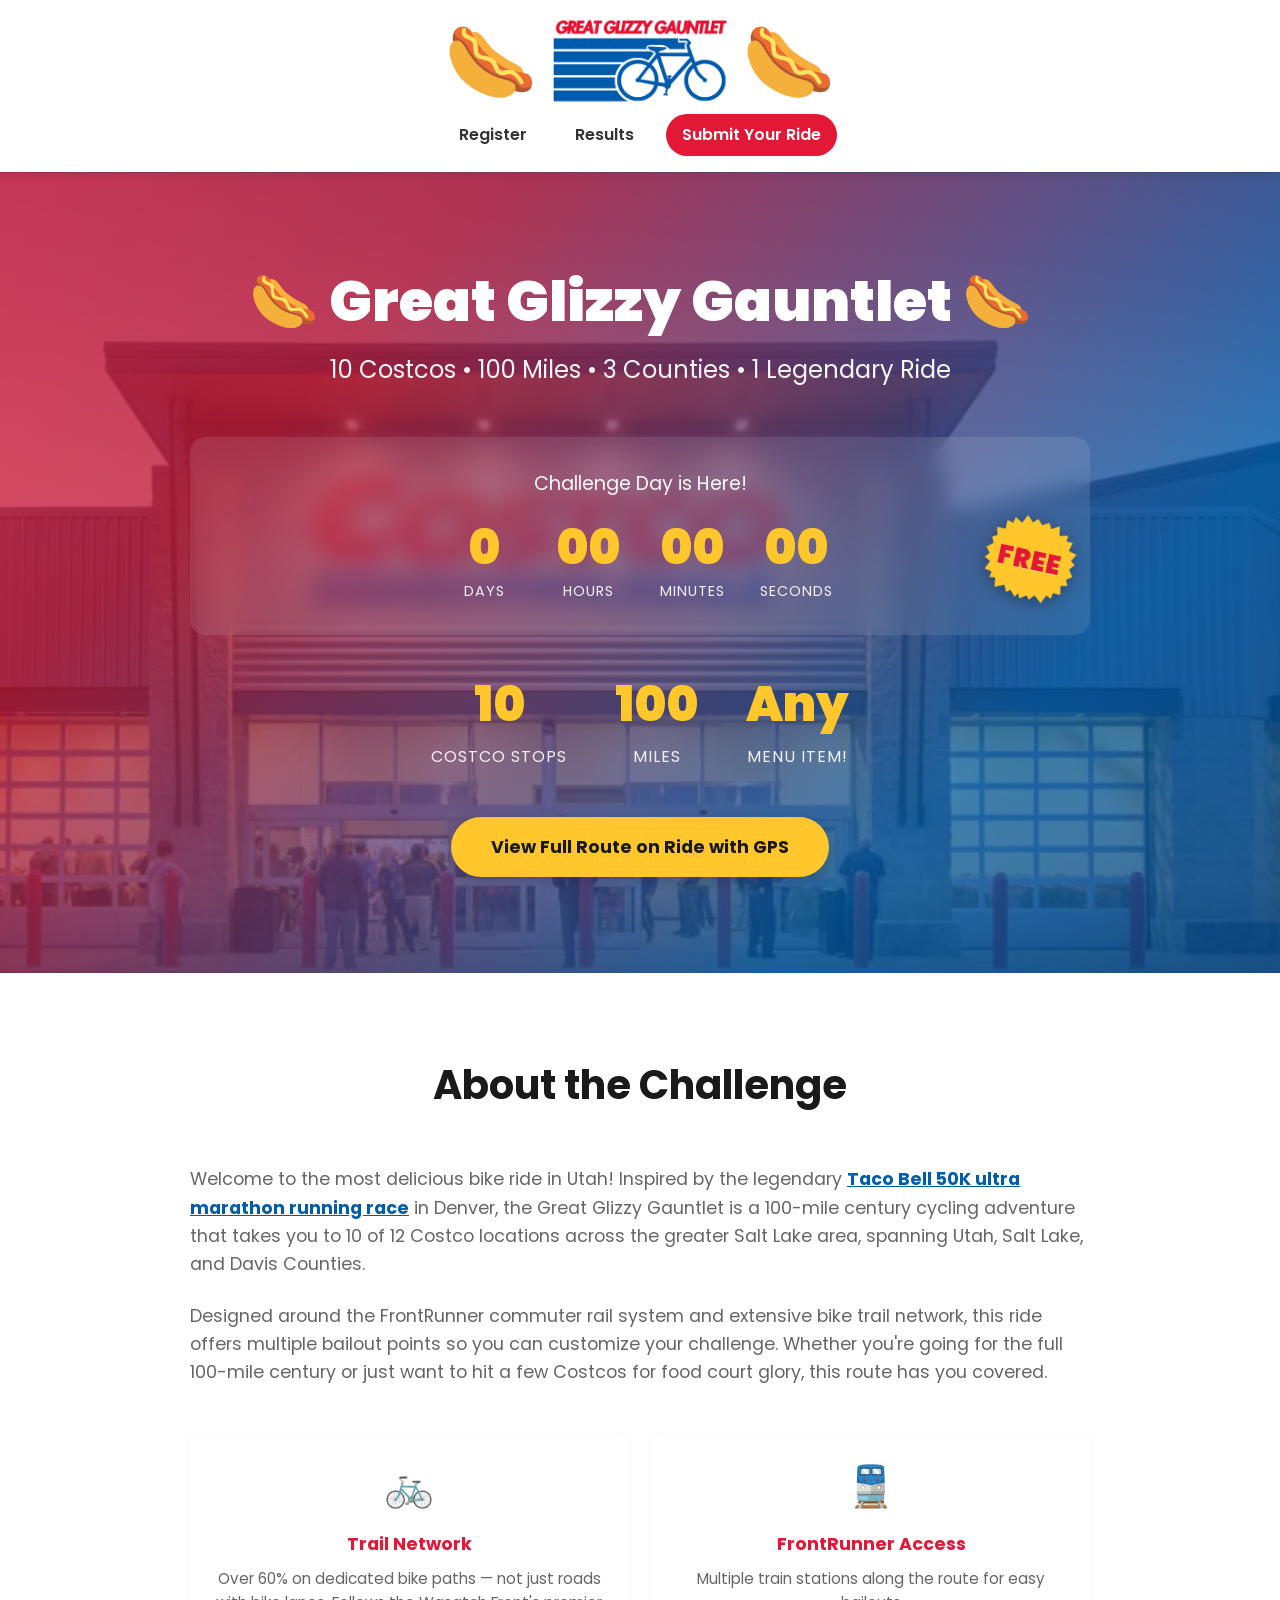
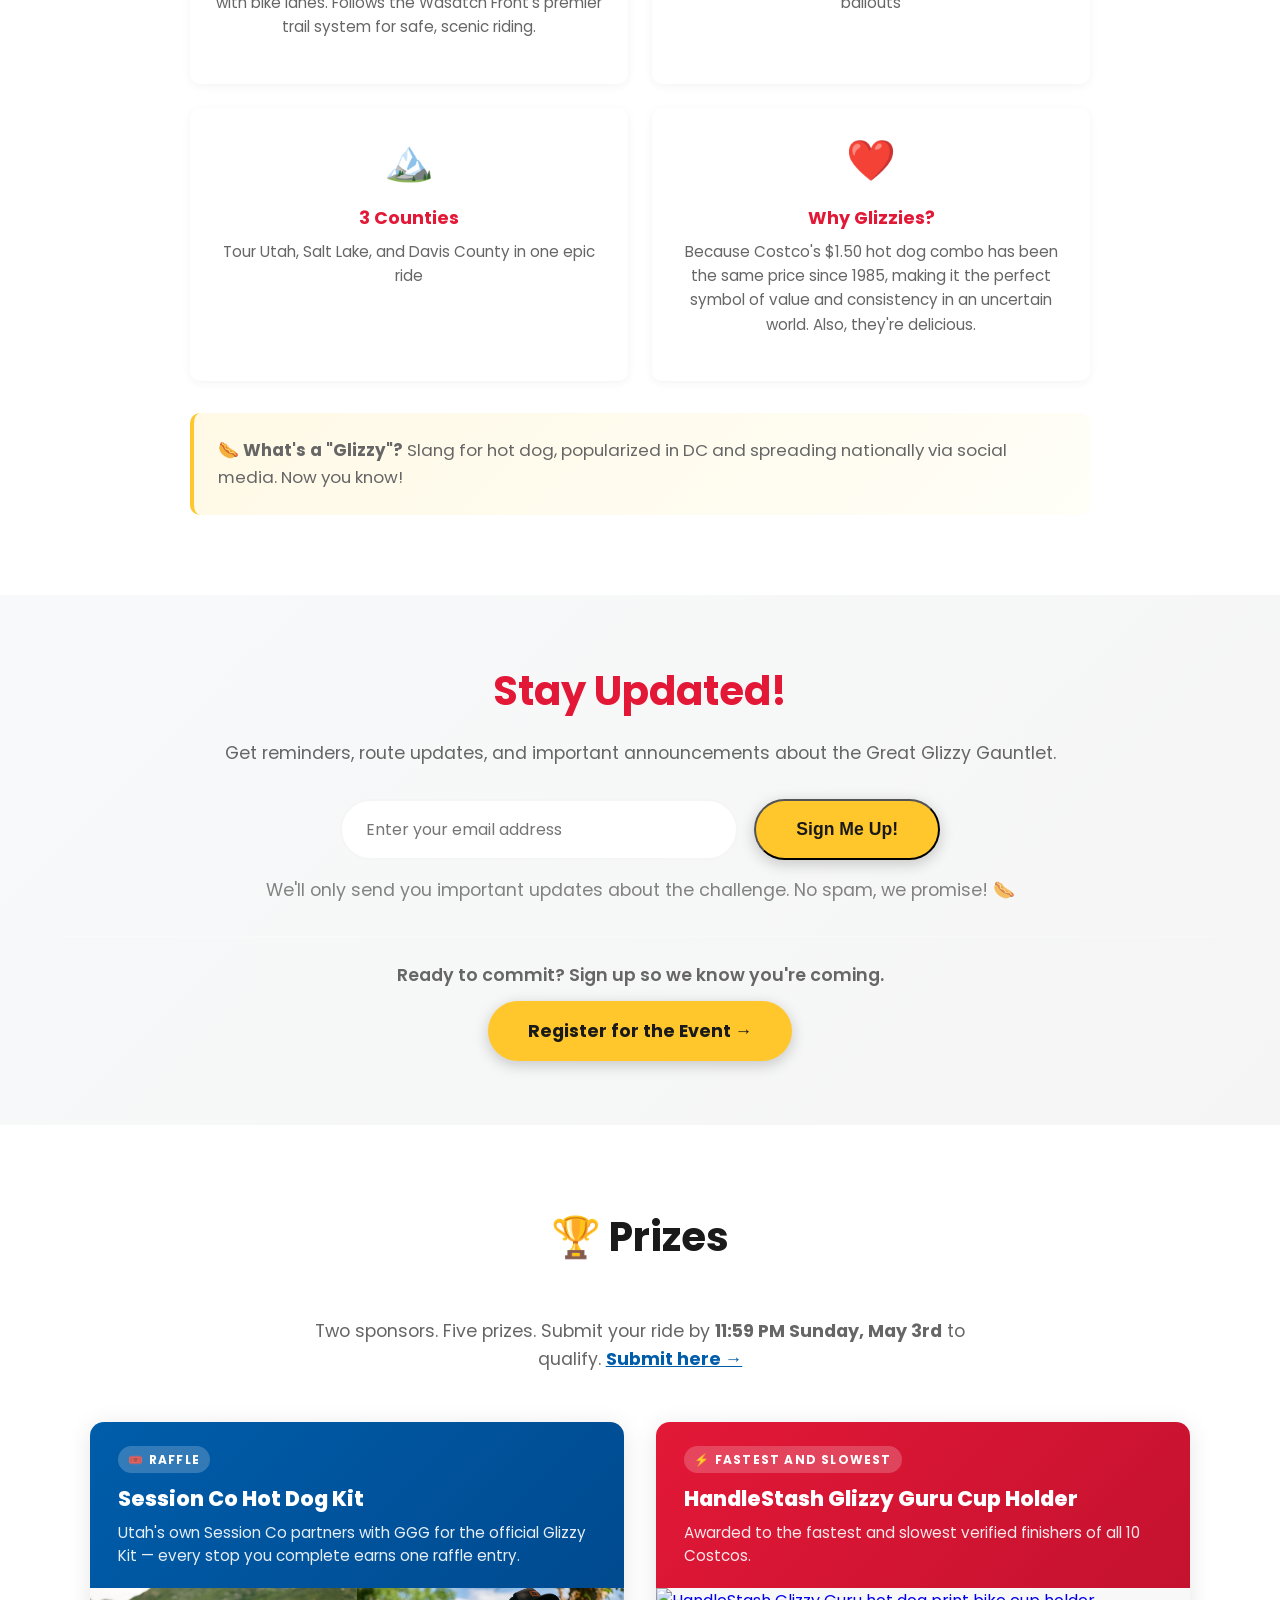
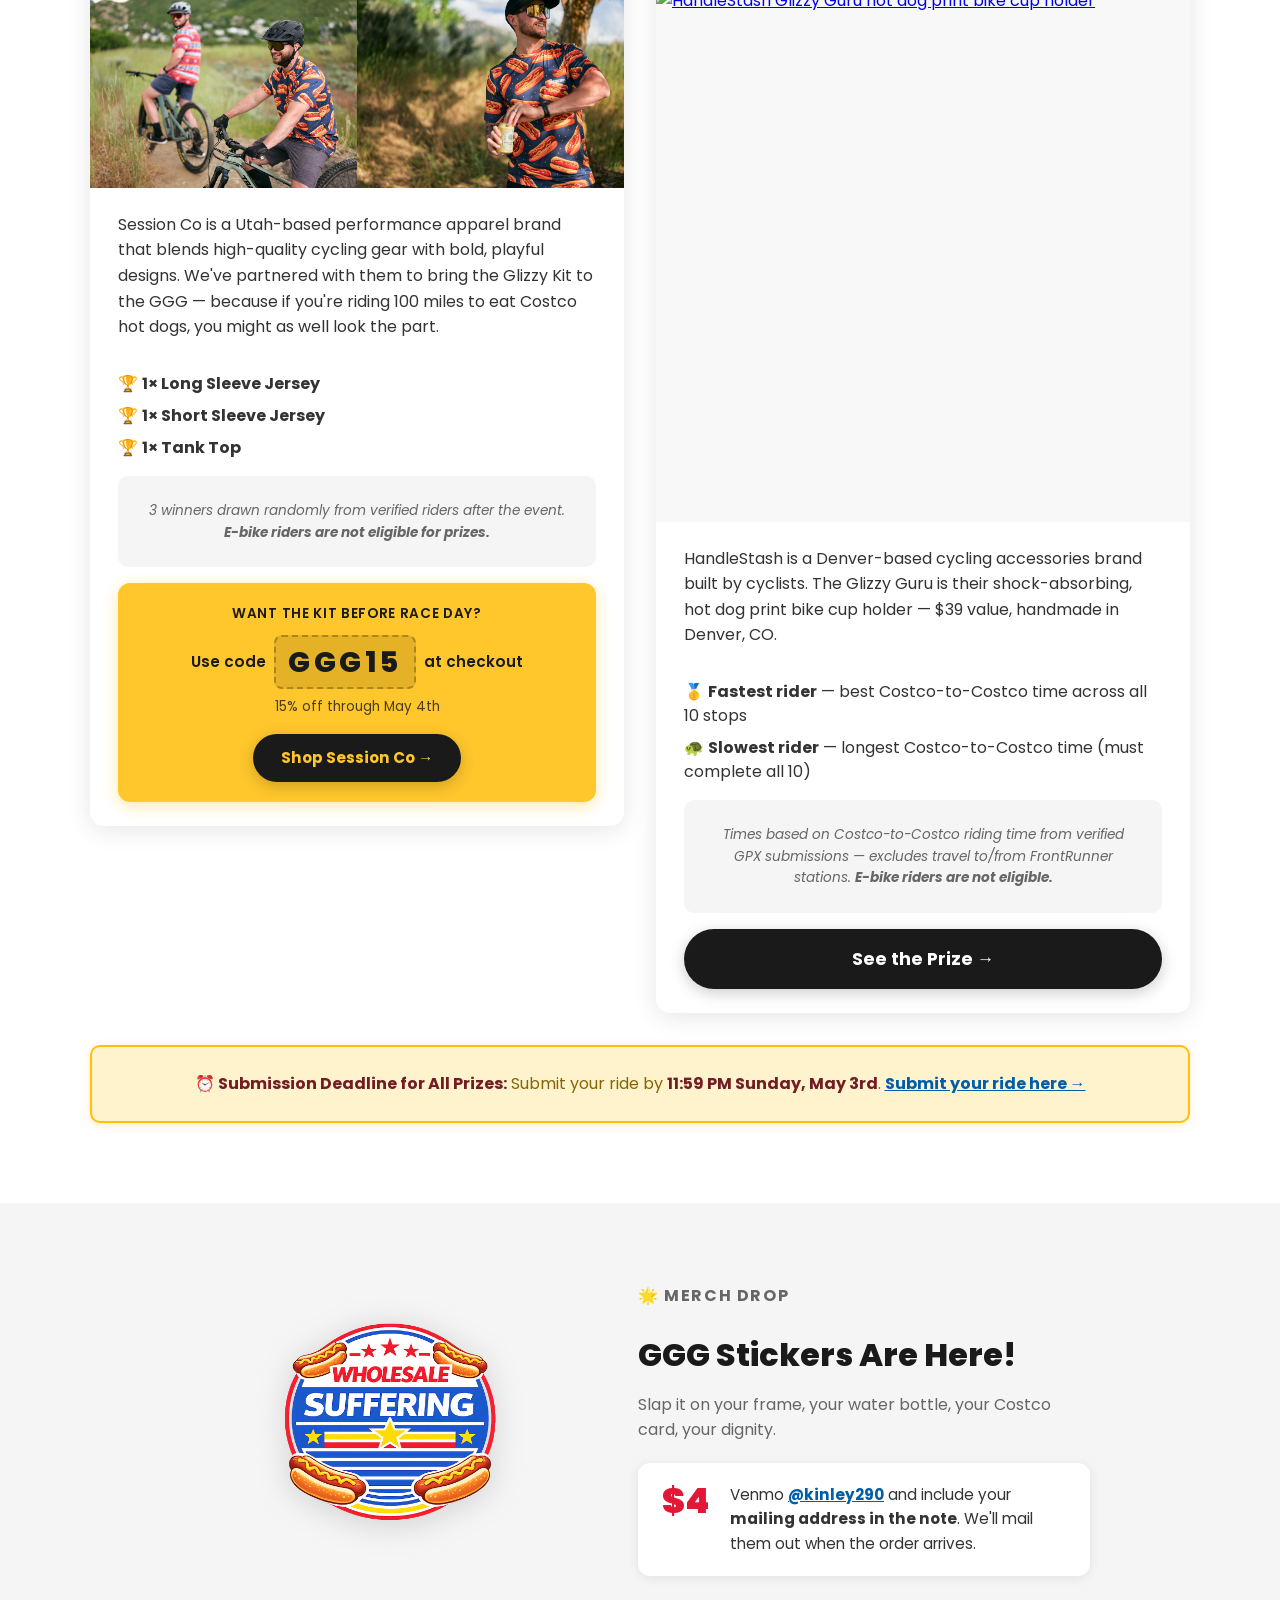
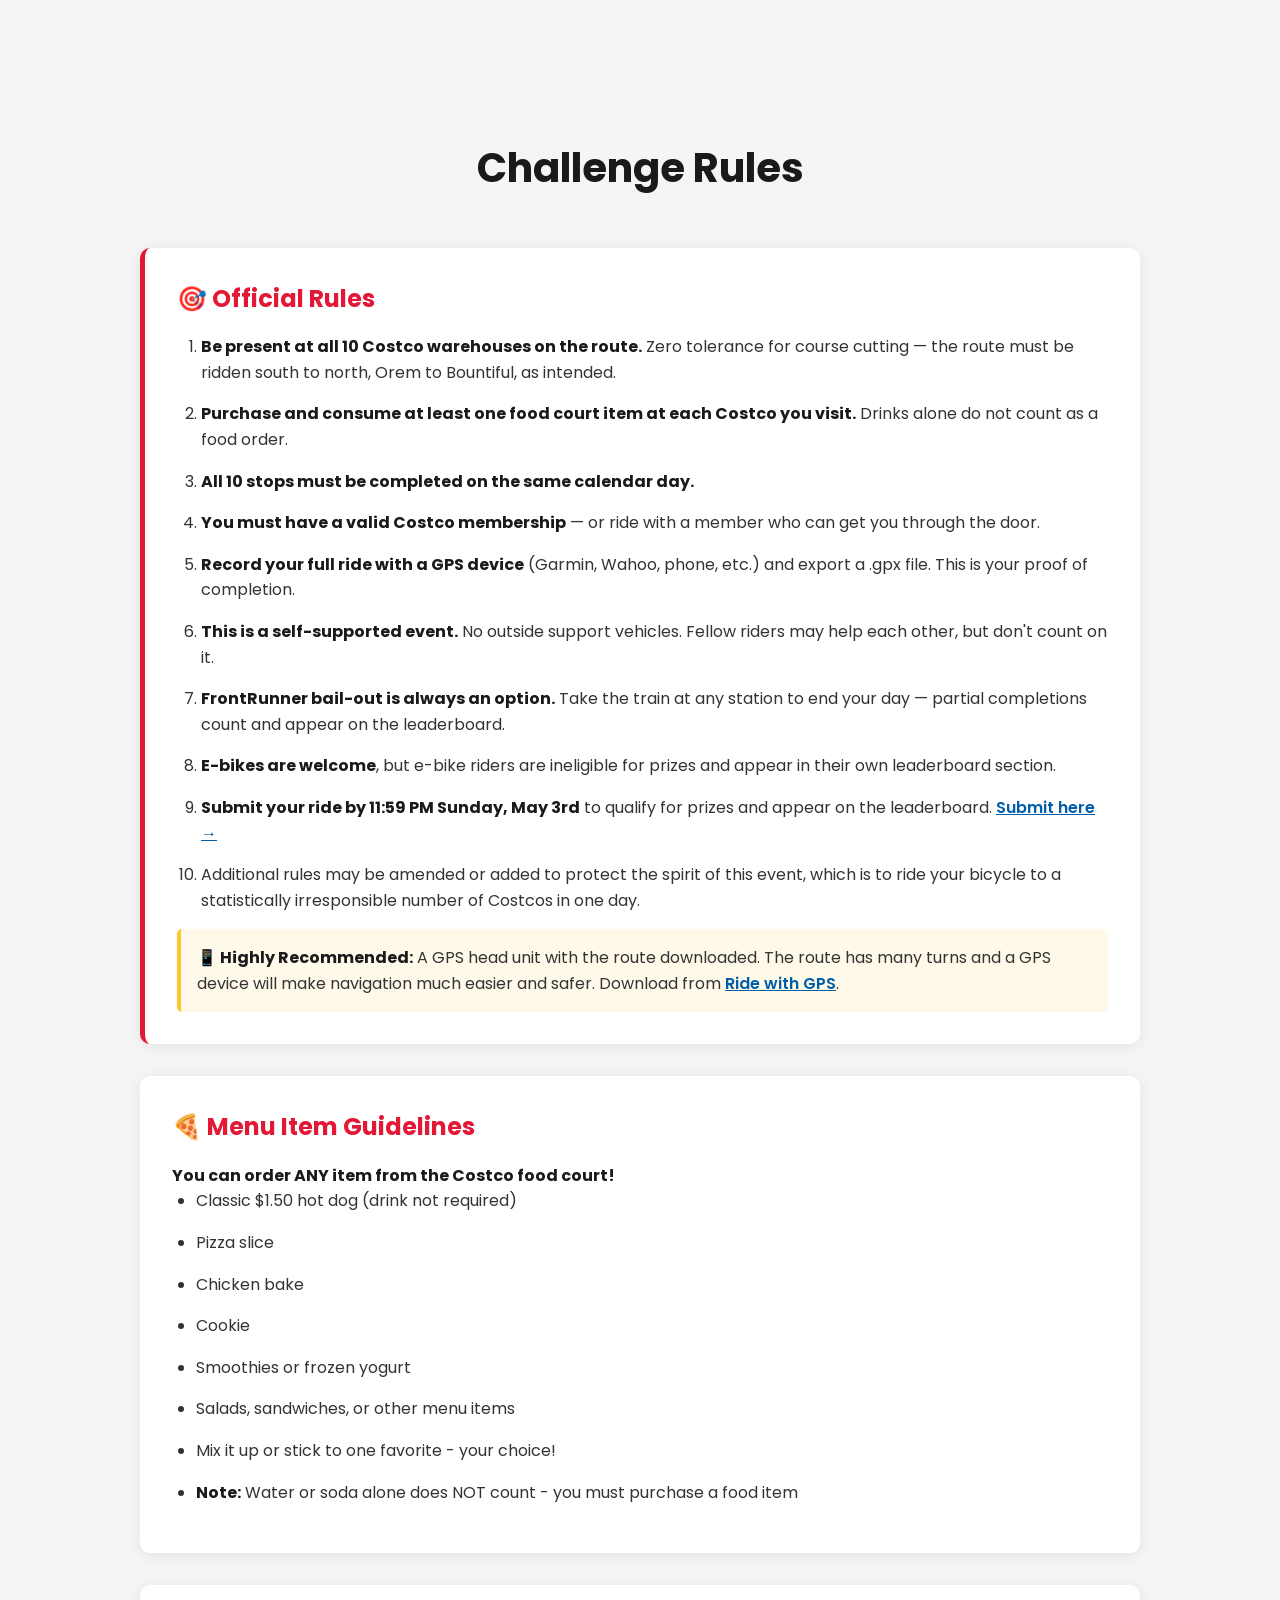
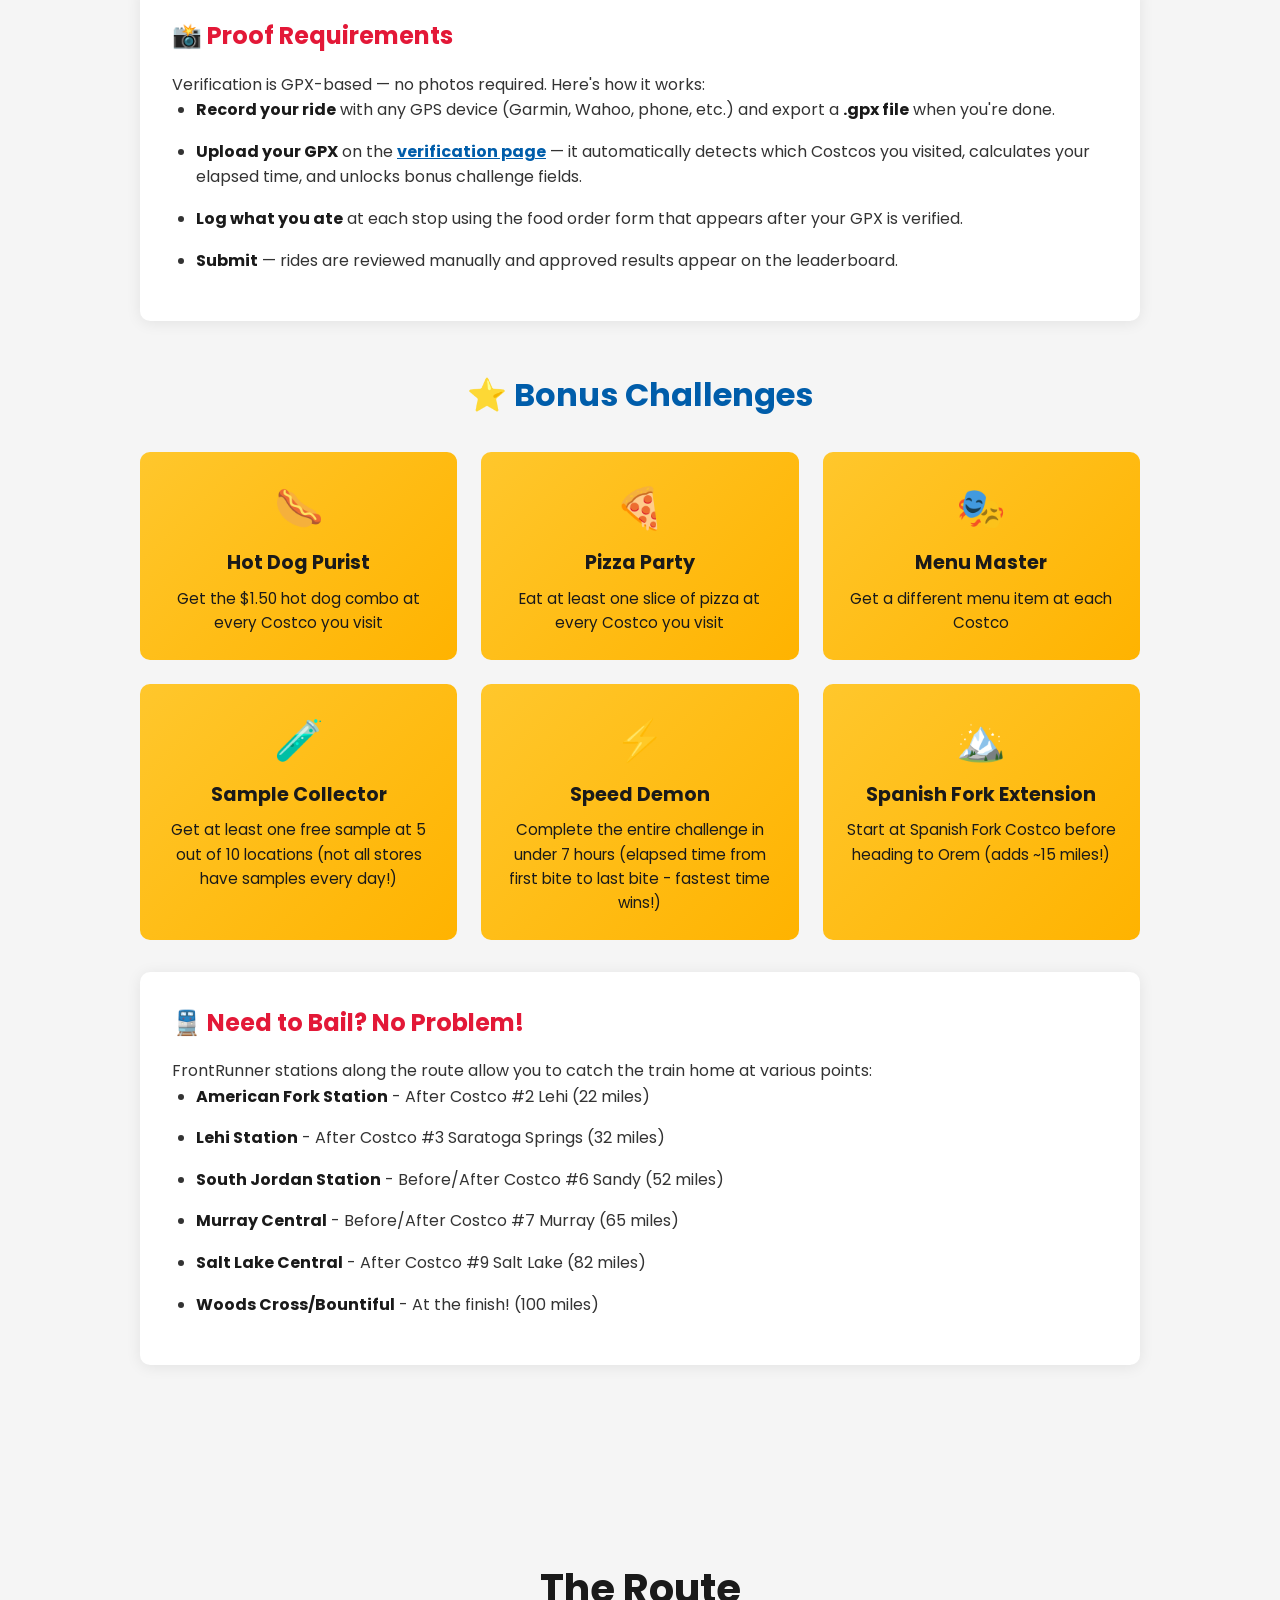
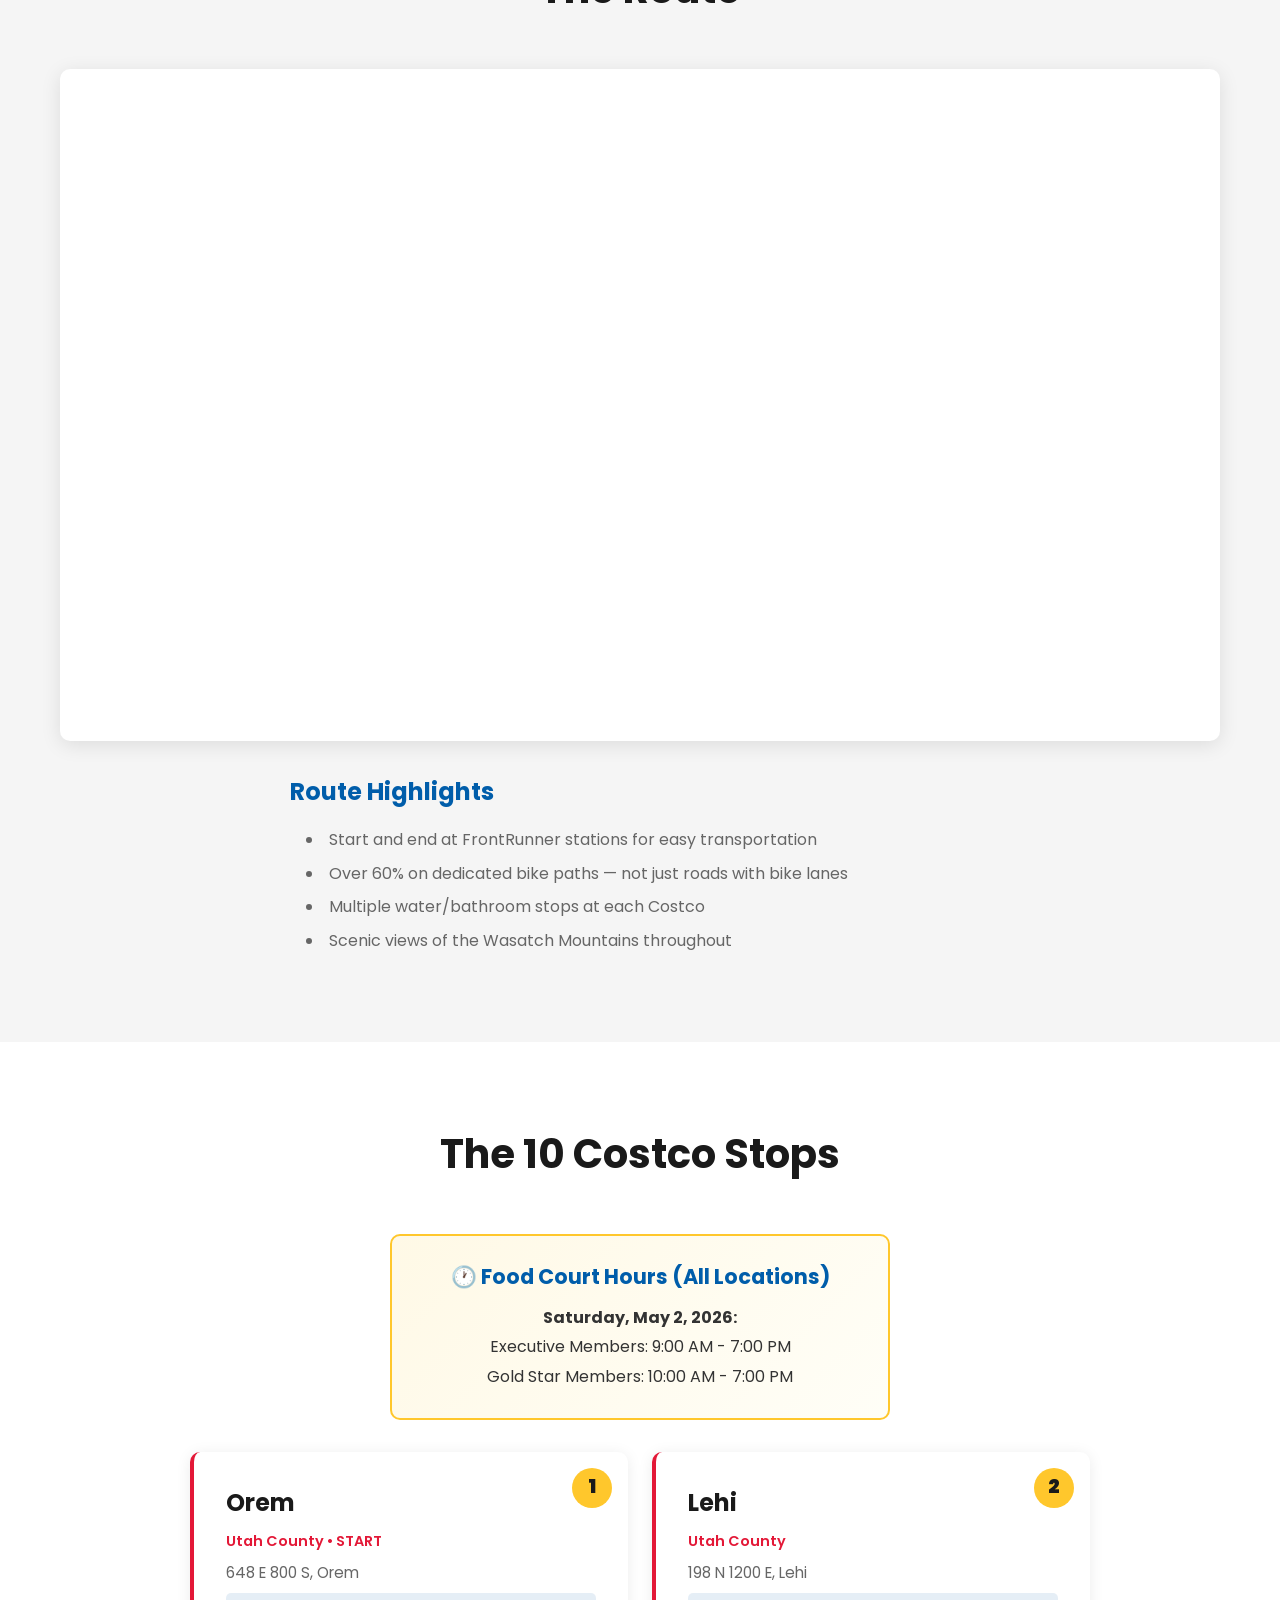
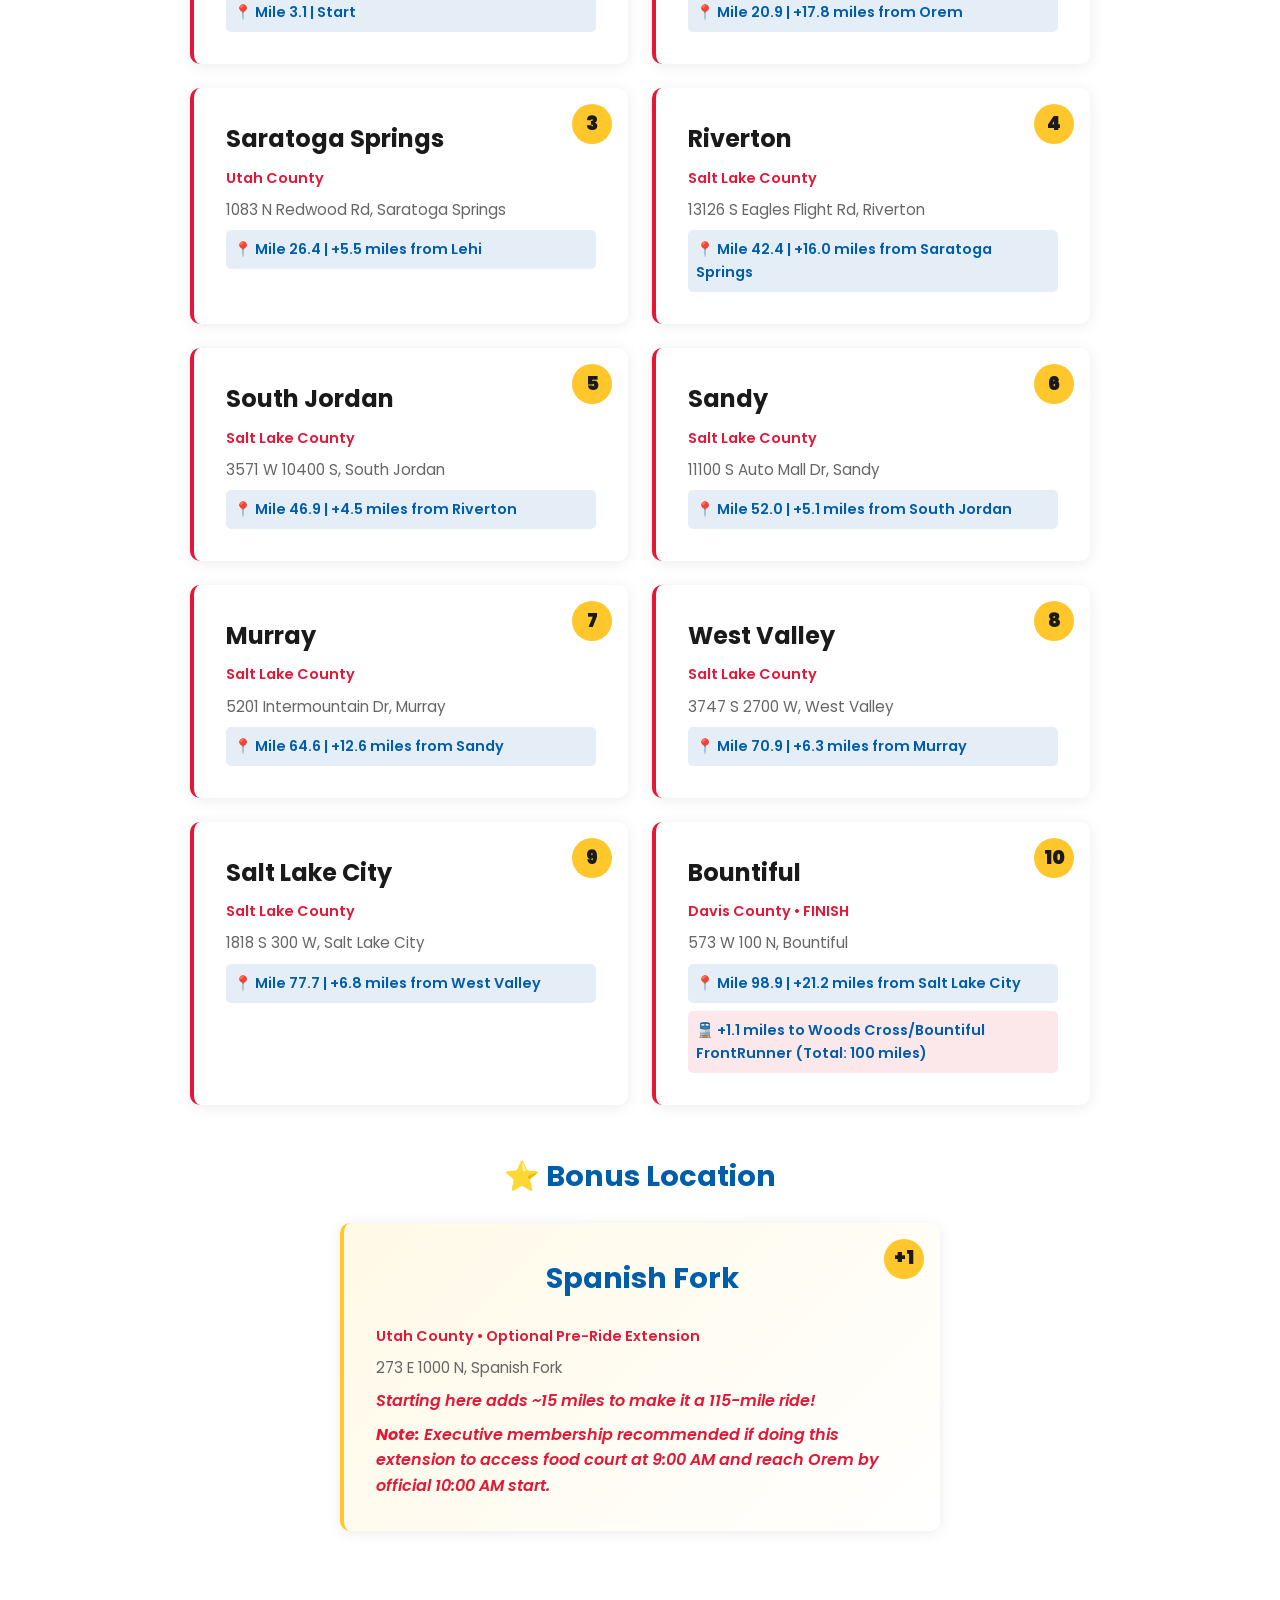
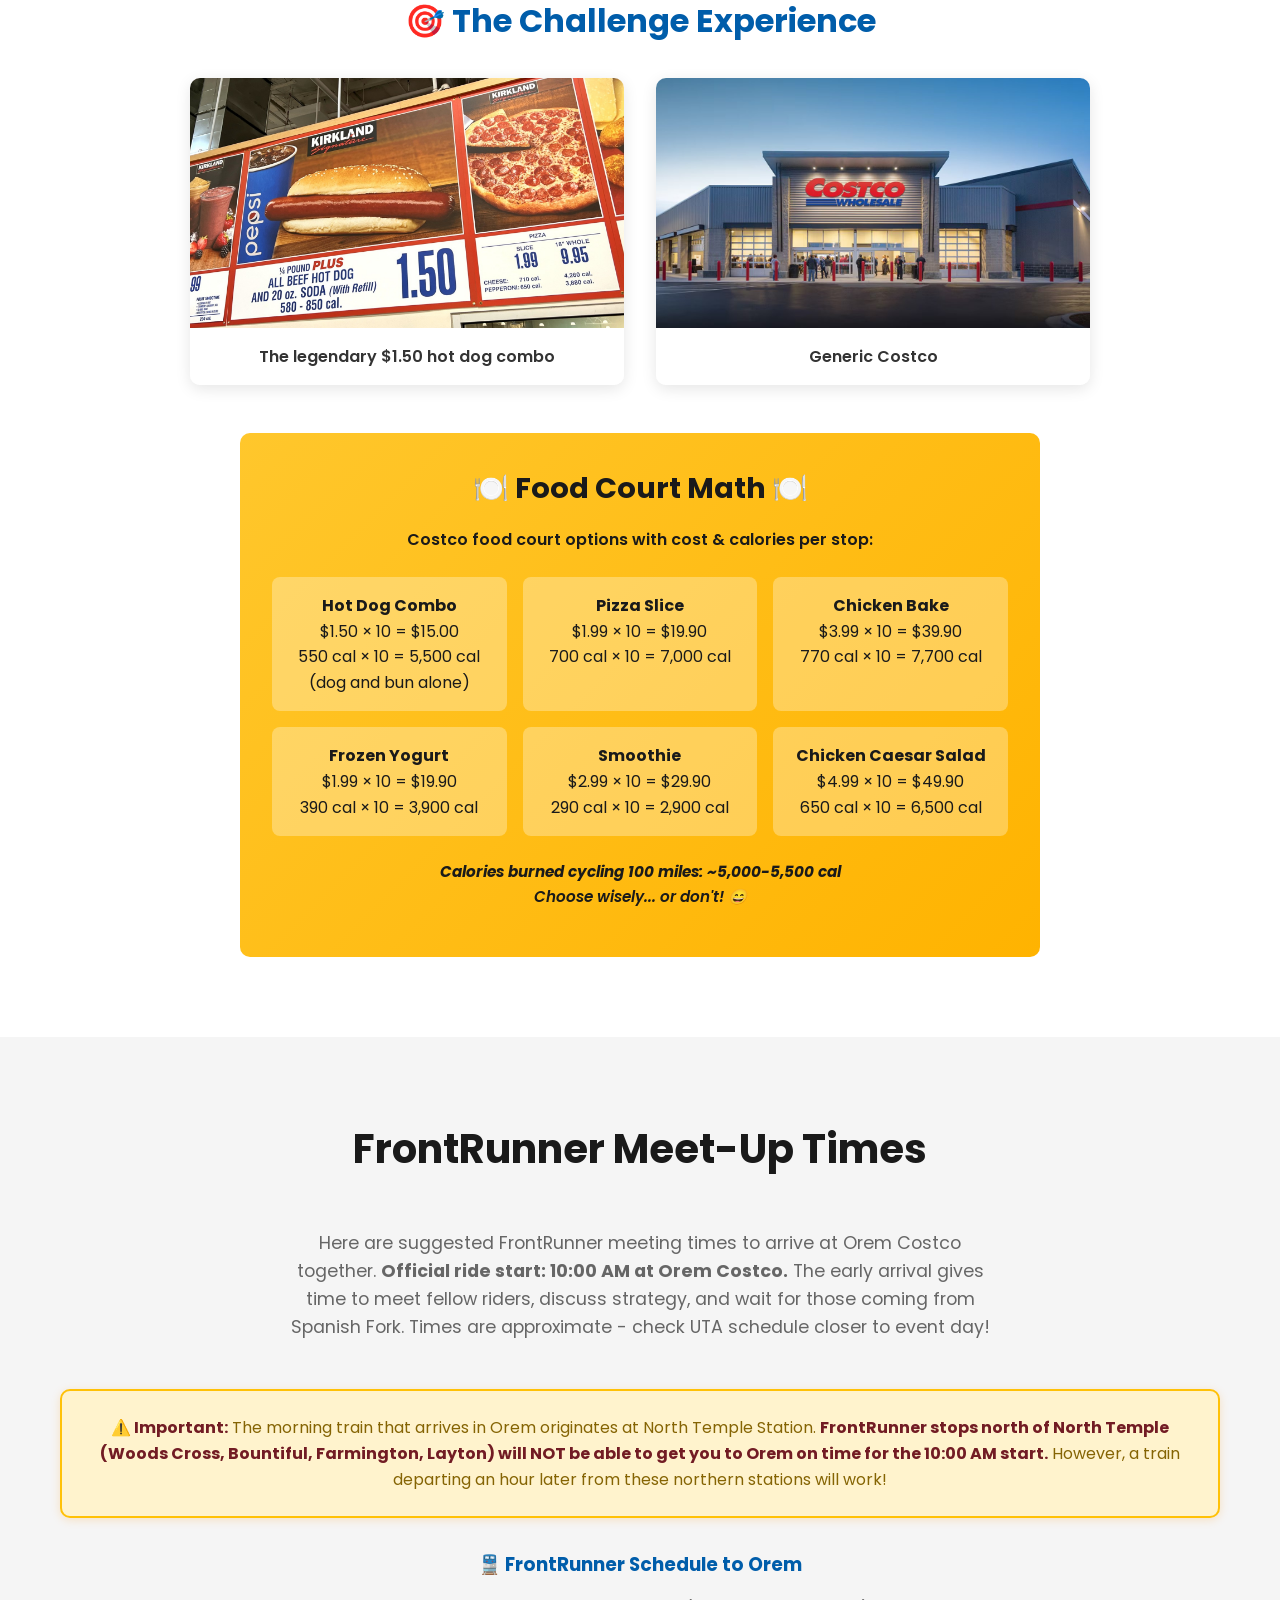
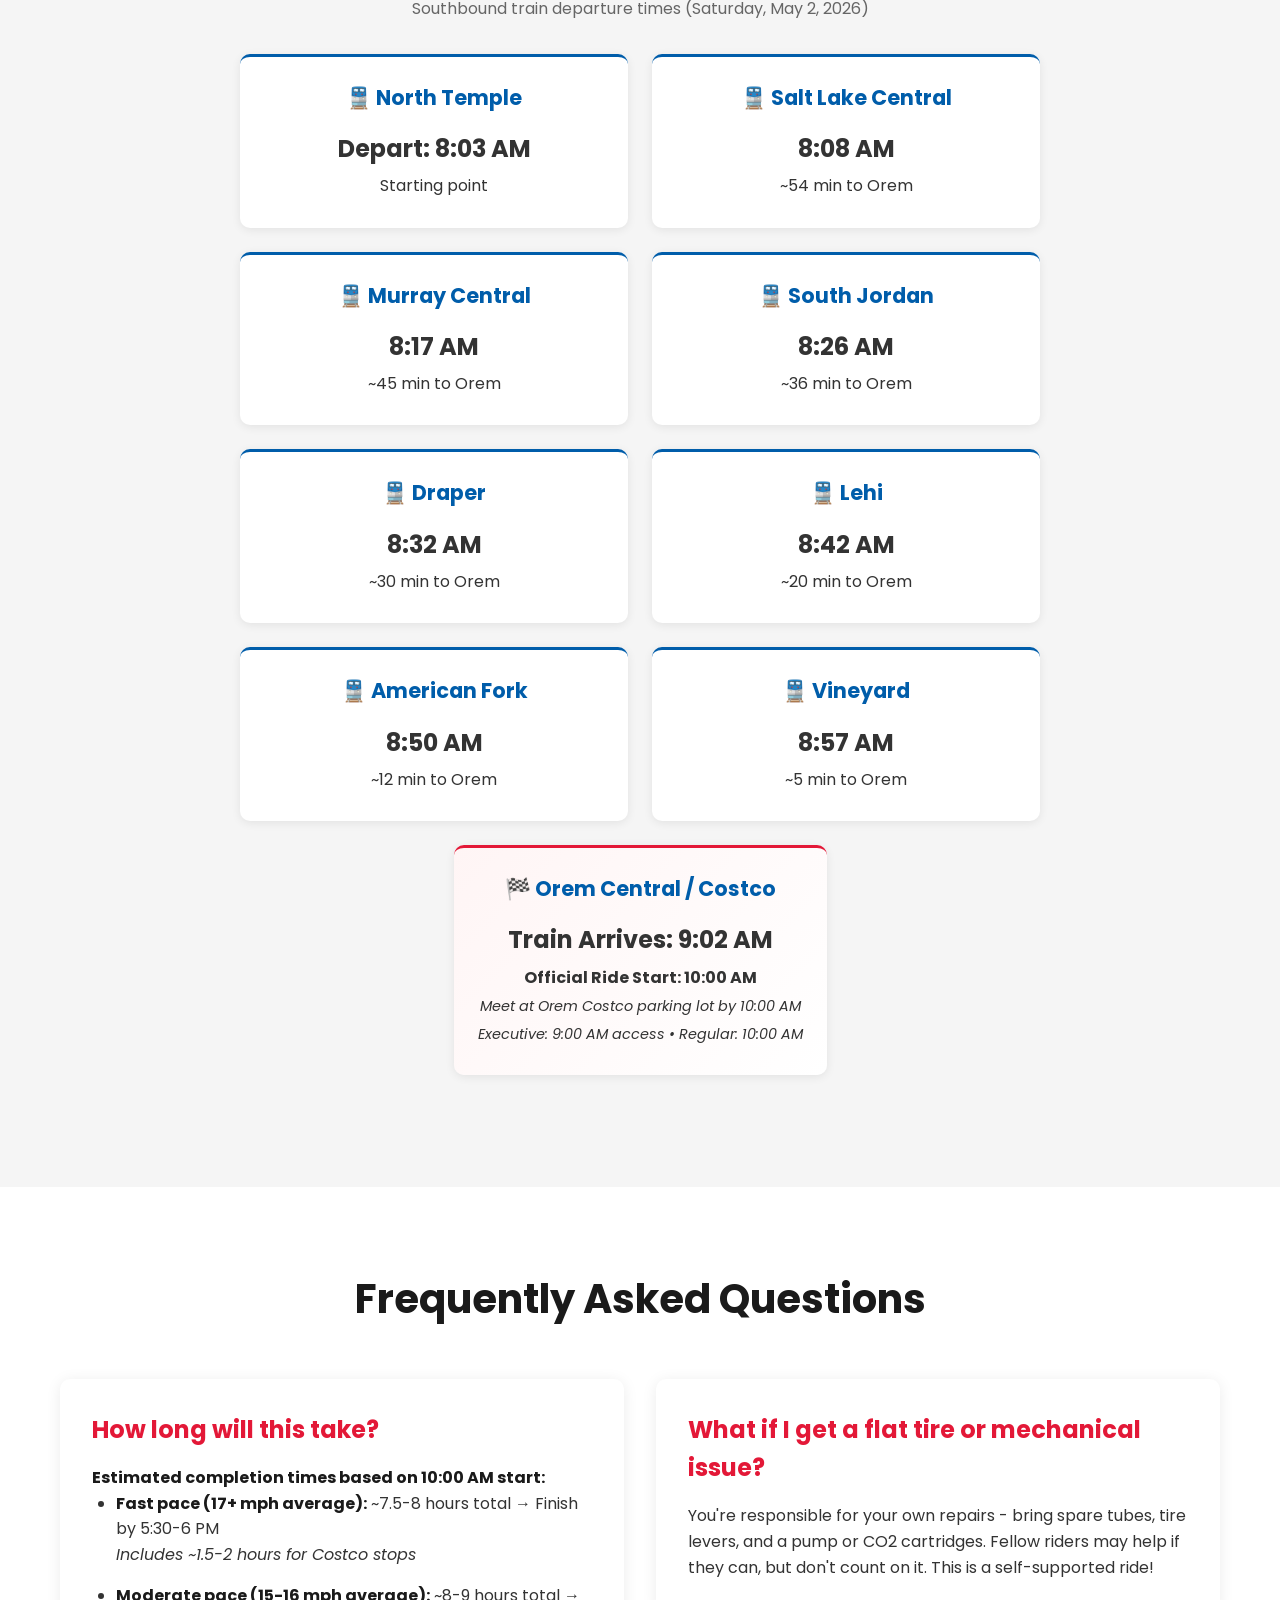
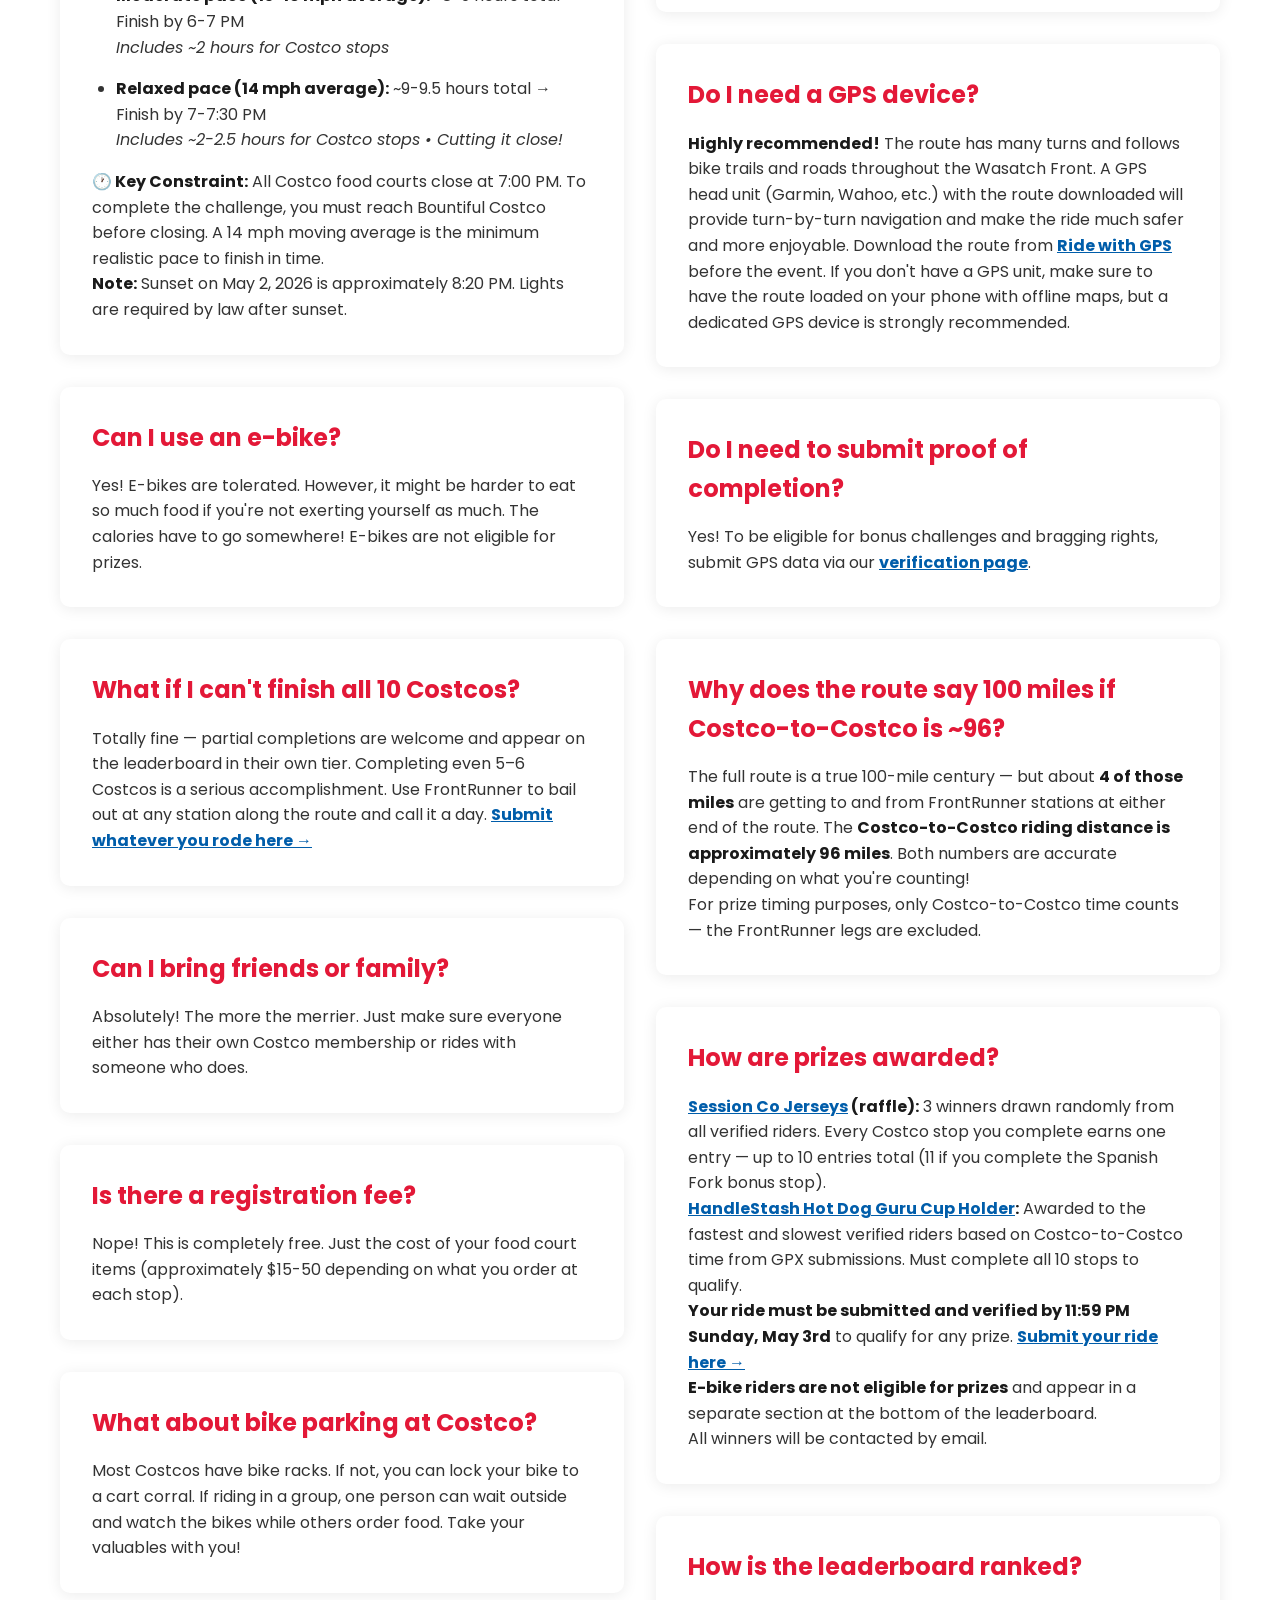
==== index.html @ de04ec56 "Prize cards: Session Co storytelling, HandleStash brand story + image fix - Session Co: updated head" ====
<!DOCTYPE html>
<html lang="en">
<head>
    <meta charset="UTF-8">
    <meta name="viewport" content="width=device-width, initial-scale=1.0">
    <title>Great Glizzy Gauntlet | 10 Costcos, 100 Miles, Infinite Food Court Items</title>
    
    <!-- SEO Meta Tags -->
    <meta name="description" content="Join the Great Glizzy Gauntlet on May 2, 2026 - a 100-mile cycling challenge visiting 10 Costco locations across Utah's Wasatch Front. Food court glory awaits!">
    <meta name="keywords" content="cycling challenge, Costco, Utah, bike ride, hot dog, glizzy, food court, FrontRunner, Salt Lake City, Wasatch Front">
    <meta name="author" content="Great Glizzy Gauntlet">
    <meta name="google-site-verification" content="0JDfdd9DhbMRU2-5Iidu_rZyUaEWKCnqsHajVtfpPww" />
    
    <!-- Open Graph / Facebook -->
    <meta property="og:type" content="website">
    <meta property="og:url" content="https://ggg.lmarx.com/">
    <meta property="og:title" content="Great Glizzy Gauntlet - 10 Costcos, 100 Miles">
    <meta property="og:description" content="The most delicious bike ride in Utah! Visit 10 Costcos in one epic 100-mile century ride on May 2, 2026.">
    <meta property="og:image" content="https://ggg.lmarx.com/costco_outside_square.jpg">
    
    <!-- Twitter -->
    <meta property="twitter:card" content="summary_large_image">
    <meta property="twitter:url" content="https://ggg.lmarx.com/">
    <meta property="twitter:title" content="Great Glizzy Gauntlet - 10 Costcos, 100 Miles">
    <meta property="twitter:description" content="100 miles. 10 Costcos. Infinite hot dogs. May 2, 2026.">
    <meta property="twitter:image" content="https://ggg.lmarx.com/costco_outside_square.jpg">
    
    <!-- Favicon - Hot Dog Emoji -->
    <link rel="icon" href="/favicon.ico" sizes="any">
    <link rel="icon" href="/favicon.svg" type="image/svg+xml">
    <link rel="apple-touch-icon" href="/favicon.ico">
    
    <link rel="stylesheet" href="styles.css?v=1.1.0">
    <link rel="preconnect" href="https://fonts.googleapis.com">
    <link rel="preconnect" href="https://fonts.gstatic.com" crossorigin>
    <link href="https://fonts.googleapis.com/css2?family=Poppins:wght@400;600;700;900&display=swap" rel="stylesheet">
</head>
<body>
    <nav class="navbar">
        <div class="container">
            <div class="nav-brand">
                <span class="glizzy-emoji">🌭</span>
                <img src="ggg-bike-logo.png" alt="GGG Bike Logo" class="nav-logo">
                <span class="glizzy-emoji">🌭</span>
            </div>
            <div class="nav-links">
                <a href="https://docs.google.com/forms/d/e/1FAIpQLSeb15Sr8Yv5YkO3eQ57dbbVTs3uttnRn5mVl6pLwMNZBPZWVg/viewform" target="_blank" class="nav-link">Register</a>
                <a href="/results" class="nav-link">Results</a>
                <a href="/verify" class="nav-link nav-link-primary">Submit Your Ride</a>
            </div>
        </div>
    </nav>

    <header class="hero">
        <div class="hero-content">
            <h1 class="hero-title">
                <span class="glizzy-emoji desktop-emoji">🌭</span>
                <span class="hero-title-line">
                    <span class="glizzy-emoji mobile-emoji">🌭</span>
                    Great
                    <span class="glizzy-emoji mobile-emoji">🌭</span>
                </span>
                <span class="hero-title-line mobile-break-line">
                    Glizzy Gauntlet
                </span>
                <span class="glizzy-emoji desktop-emoji">🌭</span>
            </h1>
            <p class="hero-subtitle">10 Costcos • 100 Miles • 3 Counties • 1 Legendary Ride</p>
            <div id="countdown" class="countdown">
                <div class="countdown-label">Challenge Day: May 2, 2026 • Official Start: 10:00 AM at Orem Costco</div>
                <div class="countdown-timer">
                    <div class="time-box">
                        <span id="days" class="time-number">00</span>
                        <span class="time-label">Days</span>
                    </div>
                    <div class="time-box">
                        <span id="hours" class="time-number">00</span>
                        <span class="time-label">Hours</span>
                    </div>
                    <div class="time-box">
                        <span id="minutes" class="time-number">00</span>
                        <span class="time-label">Minutes</span>
                    </div>
                    <div class="time-box">
                        <span id="seconds" class="time-number">00</span>
                        <span class="time-label">Seconds</span>
                    </div>
                    <div class="free-sticker">
                        <span class="free-sticker-text">FREE</span>
                    </div>
                </div>
            </div>
            <div class="hero-stats">
                <div class="stat">
                    <div class="stat-number">10</div>
                    <div class="stat-label">Costco Stops</div>
                </div>
                <div class="stat">
                    <div class="stat-number">100</div>
                    <div class="stat-label">Miles</div>
                </div>
                <div class="stat">
                    <div class="stat-number">Any</div>
                    <div class="stat-label">Menu Item!</div>
                </div>
            </div>
            <a href="https://ridewithgps.com/routes/53521603" target="_blank" class="cta-button">
                View Full Route on Ride with GPS
            </a>
        </div>
    </header>

    <section id="about" class="section">
        <div class="container">
            <h2 class="section-title">About the Challenge</h2>
            <div class="about-content">
                <div class="about-text">
                    <p>
                        Welcome to the most delicious bike ride in Utah! Inspired by the legendary <a href="https://tacobell50k.com/" target="_blank" rel="noopener" class="survey-link">Taco Bell 50K ultra marathon running race</a> in Denver,
                        the Great Glizzy Gauntlet is a 100-mile century cycling adventure that takes you to 10 of 12 Costco locations 
                        across the greater Salt Lake area, spanning Utah, Salt Lake, and Davis Counties.
                    </p>
                    <p>
                        Designed around the FrontRunner commuter rail system and extensive bike trail network, 
                        this ride offers multiple bailout points so you can customize your challenge. Whether you're 
                        going for the full 100-mile century or just want to hit a few Costcos for food court glory, 
                        this route has you covered.
                    </p>
                    <div class="features">
                        <div class="feature">
                            <div class="feature-icon">🚲</div>
                            <h3>Trail Network</h3>
                            <p>Over 60% on dedicated bike paths — not just roads with bike lanes. Follows the Wasatch Front's premier trail system for safe, scenic riding.</p>
                        </div>
                        <div class="feature">
                            <div class="feature-icon">🚆</div>
                            <h3>FrontRunner Access</h3>
                            <p>Multiple train stations along the route for easy bailouts</p>
                        </div>
                        <div class="feature">
                            <div class="feature-icon">🏔️</div>
                            <h3>3 Counties</h3>
                            <p>Tour Utah, Salt Lake, and Davis County in one epic ride</p>
                        </div>
                        <div class="feature">
                            <div class="feature-icon">❤️</div>
                            <h3>Why Glizzies?</h3>
                            <p>Because Costco's $1.50 hot dog combo has been the same price since 1985, making it the perfect symbol of value and consistency in an uncertain world. Also, they're delicious.</p>
                        </div>
                    </div>
                    
                    <div style="margin-top: 2rem; padding: 1.5rem; background: linear-gradient(135deg, #fff9e6 0%, #fffef7 100%); border-left: 4px solid #ffc72c; border-radius: 10px;">
                        <p style="margin: 0; font-size: 1.05rem;">
                            <strong>🌭 What's a "Glizzy"?</strong> Slang for hot dog, popularized in DC and spreading nationally via social media. Now you know!
                        </p>
                    </div>
                </div>
            </div>
        </div>
    </section>

    <section class="section email-signup-section">
        <div class="container">
            <h2>Stay Updated!</h2>
            <p>Get reminders, route updates, and important announcements about the Great Glizzy Gauntlet.</p>
            <form class="email-signup-form" id="emailSignupForm">
                <input 
                    type="email" 
                    id="emailInput" 
                    name="email" 
                    placeholder="Enter your email address" 
                    required
                    class="email-input"
                >
                <button type="submit" class="cta-button">Sign Me Up!</button>
            </form>
            <p class="privacy-note">We'll only send you important updates about the challenge. No spam, we promise! 🌭</p>
            <div id="signupMessage" class="signup-message"></div>
            <div style="margin-top: 1.5rem; padding-top: 1.5rem; border-top: 1px solid rgba(255,255,255,0.2);">
                <p style="margin-bottom: 0.75rem; font-weight: 600;">Ready to commit? Sign up so we know you're coming.</p>
                <a href="https://docs.google.com/forms/d/e/1FAIpQLSeb15Sr8Yv5YkO3eQ57dbbVTs3uttnRn5mVl6pLwMNZBPZWVg/viewform" target="_blank" class="cta-button">Register for the Event →</a>
            </div>
        </div>
    </section>

    <section id="prizes" class="section prizes-section">
        <div class="container">
            <h2 class="section-title">🏆 Prizes</h2>
            <p class="section-intro">Two sponsors. Five prizes. Submit your ride by <strong>11:59 PM Sunday, May 3rd</strong> to qualify. <a href="/verify" class="survey-link">Submit here →</a></p>

            <div class="prizes-grid">

                <!-- Prize Card: Session Co -->
                <div class="prize-card">
                    <div class="prize-card-header prize-card-header--raffle">
                        <span class="prize-tag">🎟️ Raffle</span>
                        <h3>Session Co Hot Dog Kit</h3>
                        <p>Utah's own Session Co partners with GGG for the official Glizzy Kit — every stop you complete earns one raffle entry.</p>
                    </div>
                    <div class="prize-card-images">
                        <img src="SessionCo_778.jpg" alt="Session Co hot dog jersey" class="sponsor-img">
                        <img src="Sessionco_beer.jpeg" alt="Session Co rider wearing hot dog jersey" class="sponsor-img">
                    </div>
                    <div class="prize-card-body">
                        <p style="margin-bottom: 1rem;">Session Co is a Utah-based performance apparel brand that blends high-quality cycling gear with bold, playful designs. We've partnered with them to bring the Glizzy Kit to the GGG — because if you're riding 100 miles to eat Costco hot dogs, you might as well look the part.</p>
                        <ul>
                            <li>🏆 <strong>1× Long Sleeve Jersey</strong></li>
                            <li>🏆 <strong>1× Short Sleeve Jersey</strong></li>
                            <li>🏆 <strong>1× Tank Top</strong></li>
                        </ul>
                        <p class="rule-note">3 winners drawn randomly from verified riders after the event. <strong>E-bike riders are not eligible for prizes.</strong></p>
                        <div class="promo-code-box">
                            <div class="promo-eyebrow">Want the kit before race day?</div>
                            <div class="promo-code-inner">
                                <span class="promo-label-text">Use code</span>
                                <span class="promo-code">GGG15</span>
                                <span class="promo-label-text">at checkout</span>
                            </div>
                            <div class="promo-details">15% off through May 4th</div>
                            <a href="https://session-brand.com/collections/summer-collection" target="_blank" rel="noopener" class="cta-button">Shop Session Co →</a>
                        </div>
                    </div>
                </div>

                <!-- Prize Card: HandleStash -->
                <div class="prize-card">
                    <div class="prize-card-header prize-card-header--performance">
                        <span class="prize-tag">⚡ Fastest and Slowest</span>
                        <h3>HandleStash Glizzy Guru Cup Holder</h3>
                        <p>Awarded to the fastest and slowest verified finishers of all 10 Costcos.</p>
                    </div>
                    <div class="prize-card-images prize-card-images--single">
                        <a href="https://handlestash.com/products/glizzy-guru-session-collab-shock-absorbing-bike-cup-holder" target="_blank" rel="noopener">
                            <img src="https://handlestash.com/cdn/shop/files/Glizzy-hot-dog-cup-holder-2.jpg?v=1765493470&width=600" alt="HandleStash Glizzy Guru hot dog print bike cup holder" class="sponsor-img">
                        </a>
                    </div>
                    <div class="prize-card-body">
                        <p style="margin-bottom: 1rem;">HandleStash is a Denver-based cycling accessories brand built by cyclists. The Glizzy Guru is their shock-absorbing, hot dog print bike cup holder — $39 value, handmade in Denver, CO.</p>
                        <ul>
                            <li>🥇 <strong>Fastest rider</strong> — best Costco-to-Costco time across all 10 stops</li>
                            <li>🐢 <strong>Slowest rider</strong> — longest Costco-to-Costco time (must complete all 10)</li>
                        </ul>
                        <p class="rule-note">Times based on Costco-to-Costco riding time from verified GPX submissions — excludes travel to/from FrontRunner stations. <strong>E-bike riders are not eligible.</strong></p>
                        <a href="https://handlestash.com/products/glizzy-guru-session-collab-shock-absorbing-bike-cup-holder" target="_blank" rel="noopener" class="cta-button cta-button--dark">See the Prize →</a>
                    </div>
                </div>

            </div>

            <!-- Shared deadline -->
            <div class="important-notice prizes-deadline">
                <strong>⏰ Submission Deadline for All Prizes:</strong> Submit your ride by <strong>11:59 PM Sunday, May 3rd</strong>. <a href="/verify" class="survey-link">Submit your ride here →</a>
            </div>
        </div>
    </section>

    <section id="stickers" class="section section-gray sticker-section">
        <div class="container">
            <div class="sticker-layout">
                <img src="wholesale-hotdog-logo.png" alt="Great Glizzy Gauntlet sticker" class="sticker-img">
                <div class="sticker-content">
                    <p class="sticker-eyebrow">🌟 Merch Drop</p>
                    <h2>GGG Stickers Are Here!</h2>
                    <p>Slap it on your frame, your water bottle, your Costco card, your dignity.</p>
                    <div class="sticker-order-box">
                        <span class="sticker-price">$4</span>
                        <div class="sticker-instructions">
                            <p>Venmo <a href="https://venmo.com/kinley290" target="_blank" rel="noopener" class="survey-link">@kinley290</a> and include your <strong>mailing address in the note</strong>. We'll mail them out when the order arrives.</p>
                        </div>
                    </div>
                </div>
            </div>
        </div>
    </section>

    <section id="rules" class="section section-gray">
        <div class="container">
            <h2 class="section-title">Challenge Rules</h2>
            <div class="rules-content">
                <div class="rule-card primary-rules">
                    <h3>🎯 Official Rules</h3>
                    <ol>
                        <li><strong>Be present at all 10 Costco warehouses on the route.</strong> Zero tolerance for course cutting — the route must be ridden south to north, Orem to Bountiful, as intended.</li>
                        <li><strong>Purchase and consume at least one food court item at each Costco you visit.</strong> Drinks alone do not count as a food order.</li>
                        <li><strong>All 10 stops must be completed on the same calendar day.</strong></li>
                        <li><strong>You must have a valid Costco membership</strong> — or ride with a member who can get you through the door.</li>
                        <li><strong>Record your full ride with a GPS device</strong> (Garmin, Wahoo, phone, etc.) and export a .gpx file. This is your proof of completion.</li>
                        <li><strong>This is a self-supported event.</strong> No outside support vehicles. Fellow riders may help each other, but don't count on it.</li>
                        <li><strong>FrontRunner bail-out is always an option.</strong> Take the train at any station to end your day — partial completions count and appear on the leaderboard.</li>
                        <li><strong>E-bikes are welcome</strong>, but e-bike riders are ineligible for prizes and appear in their own leaderboard section.</li>
                        <li><strong>Submit your ride by 11:59 PM Sunday, May 3rd</strong> to qualify for prizes and appear on the leaderboard. <a href="/verify" style="color: var(--secondary-color); font-weight: 600;">Submit here →</a></li>
                        <li>Additional rules may be amended or added to protect the spirit of this event, which is to ride your bicycle to a statistically irresponsible number of Costcos in one day.</li>
                    </ol>
                    <p style="margin-top: 1rem; padding: 1rem; background: rgba(255, 199, 44, 0.1); border-left: 4px solid var(--accent-color); border-radius: 5px;">
                        <strong>📱 Highly Recommended:</strong> A GPS head unit with the route downloaded. The route has many turns and a GPS device will make navigation much easier and safer. Download from <a href="https://ridewithgps.com/routes/53521603" target="_blank" style="color: var(--secondary-color); text-decoration: underline; font-weight: 600;">Ride with GPS</a>.
                    </p>
                </div>

                <div class="rule-card">
                    <h3>🍕 Menu Item Guidelines</h3>
                    <p><strong>You can order ANY item from the Costco food court!</strong></p>
                    <ul>
                        <li>Classic $1.50 hot dog (drink not required)</li>
                        <li>Pizza slice</li>
                        <li>Chicken bake</li>
                        <li>Cookie</li>
                        <li>Smoothies or frozen yogurt</li>
                        <li>Salads, sandwiches, or other menu items</li>
                        <li>Mix it up or stick to one favorite - your choice!</li>
                        <li><strong>Note:</strong> Water or soda alone does NOT count - you must purchase a food item</li>
                    </ul>
                </div>

                <div class="rule-card">
                    <h3>📸 Proof Requirements</h3>
                    <p>Verification is GPX-based — no photos required. Here's how it works:</p>
                    <ul>
                        <li><strong>Record your ride</strong> with any GPS device (Garmin, Wahoo, phone, etc.) and export a <strong>.gpx file</strong> when you're done.</li>
                        <li><strong>Upload your GPX</strong> on the <a href="https://ggg.lmarx.com/verify" class="survey-link">verification page</a> — it automatically detects which Costcos you visited, calculates your elapsed time, and unlocks bonus challenge fields.</li>
                        <li><strong>Log what you ate</strong> at each stop using the food order form that appears after your GPX is verified.</li>
                        <li><strong>Submit</strong> — rides are reviewed manually and approved results appear on the leaderboard.</li>
                    </ul>
                </div>

                <div class="bonus-challenges">
                    <h3>⭐ Bonus Challenges</h3>
                    <div class="bonus-grid">
                        <div class="bonus-card">
                            <div class="bonus-icon">🌭</div>
                            <h4>Hot Dog Purist</h4>
                            <p>Get the $1.50 hot dog combo at every Costco you visit</p>
                        </div>
                        <div class="bonus-card">
                            <div class="bonus-icon">🍕</div>
                            <h4>Pizza Party</h4>
                            <p>Eat at least one slice of pizza at every Costco you visit</p>
                        </div>
                        <div class="bonus-card">
                            <div class="bonus-icon">🎭</div>
                            <h4>Menu Master</h4>
                            <p>Get a different menu item at each Costco</p>
                        </div>
                        <div class="bonus-card">
                            <div class="bonus-icon">🧪</div>
                            <h4>Sample Collector</h4>
                            <p>Get at least one free sample at 5 out of 10 locations (not all stores have samples every day!)</p>
                        </div>
                        <div class="bonus-card">
                            <div class="bonus-icon">⚡</div>
                            <h4>Speed Demon</h4>
                            <p>Complete the entire challenge in under 7 hours (elapsed time from first bite to last bite - fastest time wins!)</p>
                        </div>
                        <div class="bonus-card">
                            <div class="bonus-icon">🏔️</div>
                            <h4>Spanish Fork Extension</h4>
                            <p>Start at Spanish Fork Costco before heading to Orem (adds ~15 miles!)</p>
                        </div>
                    </div>
                </div>

                <div class="rule-card">
                    <h3>🚆 Need to Bail? No Problem!</h3>
                    <p>FrontRunner stations along the route allow you to catch the train home at various points:</p>
                    <ul>
                        <li><strong>American Fork Station</strong> - After Costco #2 Lehi (22 miles)</li>
                        <li><strong>Lehi Station</strong> - After Costco #3 Saratoga Springs (32 miles)</li>
                        <li><strong>South Jordan Station</strong> - Before/After Costco #6 Sandy (52 miles)</li>
                        <li><strong>Murray Central</strong> - Before/After Costco #7 Murray (65 miles)</li>
                        <li><strong>Salt Lake Central</strong> - After Costco #9 Salt Lake (82 miles)</li>
                        <li><strong>Woods Cross/Bountiful</strong> - At the finish! (100 miles)</li>
                    </ul>
                </div>
            </div>
        </div>
    </section>

    <section id="route" class="section section-gray">
        <div class="container">
            <h2 class="section-title">The Route</h2>
            
            <div class="map-container">
                <iframe
                    src="https://ridewithgps.com/embeds?type=route&id=53521603&sampleGraph=true" 
                    style="width: 1px; min-width: 100%; height: 600px; border: none;" 
                    scrolling="no">
                </iframe>
            </div>
            <div class="route-details">
                <h3>Route Highlights</h3>
                <ul>
                    <li>Start and end at FrontRunner stations for easy transportation</li>
                    <li>Over 60% on dedicated bike paths — not just roads with bike lanes</li>
                    <li>Multiple water/bathroom stops at each Costco</li>
                    <li>Scenic views of the Wasatch Mountains throughout</li>
                </ul>
            </div>
        </div>
    </section>

    <section id="costcos" class="section">
        <div class="container">
            <h2 class="section-title">The 10 Costco Stops</h2>
            
            <div class="food-court-hours-notice">
                <h3>🕐 Food Court Hours (All Locations)</h3>
                <p><strong>Saturday, May 2, 2026:</strong></p>
                <p>Executive Members: 9:00 AM - 7:00 PM</p>
                <p>Gold Star Members: 10:00 AM - 7:00 PM</p>
            </div>
            
            <div class="costco-grid">
                <div class="costco-card">
                    <div class="costco-number">1</div>
                    <h3>Orem</h3>
                    <p class="county">Utah County • START</p>
                    <p class="address">648 E 800 S, Orem</p>
                    <p class="distance-info">📍 Mile 3.1 | Start</p>
                </div>
                <div class="costco-card">
                    <div class="costco-number">2</div>
                    <h3>Lehi</h3>
                    <p class="county">Utah County</p>
                    <p class="address">198 N 1200 E, Lehi</p>
                    <p class="distance-info">📍 Mile 20.9 | +17.8 miles from Orem</p>
                </div>
                <div class="costco-card">
                    <div class="costco-number">3</div>
                    <h3>Saratoga Springs</h3>
                    <p class="county">Utah County</p>
                    <p class="address">1083 N Redwood Rd, Saratoga Springs</p>
                    <p class="distance-info">📍 Mile 26.4 | +5.5 miles from Lehi</p>
                </div>
                <div class="costco-card">
                    <div class="costco-number">4</div>
                    <h3>Riverton</h3>
                    <p class="county">Salt Lake County</p>
                    <p class="address">13126 S Eagles Flight Rd, Riverton</p>
                    <p class="distance-info">📍 Mile 42.4 | +16.0 miles from Saratoga Springs</p>
                </div>
                <div class="costco-card">
                    <div class="costco-number">5</div>
                    <h3>South Jordan</h3>
                    <p class="county">Salt Lake County</p>
                    <p class="address">3571 W 10400 S, South Jordan</p>
                    <p class="distance-info">📍 Mile 46.9 | +4.5 miles from Riverton</p>
                </div>
                <div class="costco-card">
                    <div class="costco-number">6</div>
                    <h3>Sandy</h3>
                    <p class="county">Salt Lake County</p>
                    <p class="address">11100 S Auto Mall Dr, Sandy</p>
                    <p class="distance-info">📍 Mile 52.0 | +5.1 miles from South Jordan</p>
                </div>
                <div class="costco-card">
                    <div class="costco-number">7</div>
                    <h3>Murray</h3>
                    <p class="county">Salt Lake County</p>
                    <p class="address">5201 Intermountain Dr, Murray</p>
                    <p class="distance-info">📍 Mile 64.6 | +12.6 miles from Sandy</p>
                </div>
                <div class="costco-card">
                    <div class="costco-number">8</div>
                    <h3>West Valley</h3>
                    <p class="county">Salt Lake County</p>
                    <p class="address">3747 S 2700 W, West Valley</p>
                    <p class="distance-info">📍 Mile 70.9 | +6.3 miles from Murray</p>
                </div>
                <div class="costco-card">
                    <div class="costco-number">9</div>
                    <h3>Salt Lake City</h3>
                    <p class="county">Salt Lake County</p>
                    <p class="address">1818 S 300 W, Salt Lake City</p>
                    <p class="distance-info">📍 Mile 77.7 | +6.8 miles from West Valley</p>
                </div>
                <div class="costco-card">
                    <div class="costco-number">10</div>
                    <h3>Bountiful</h3>
                    <p class="county">Davis County • FINISH</p>
                    <p class="address">573 W 100 N, Bountiful</p>
                    <p class="distance-info">📍 Mile 98.9 | +21.2 miles from Salt Lake City</p>
                    <p class="distance-info" style="margin-top: 0.5rem; background: rgba(227, 24, 55, 0.1);">🚆 +1.1 miles to Woods Cross/Bountiful FrontRunner (Total: 100 miles)</p>
                </div>
            </div>
            
            <div class="bonus-location">
                <h3>⭐ Bonus Location</h3>
                <div class="costco-card bonus">
                    <div class="costco-number">+1</div>
                    <h3>Spanish Fork</h3>
                    <p class="county">Utah County • Optional Pre-Ride Extension</p>
                    <p class="address">273 E 1000 N, Spanish Fork</p>
                    <p class="bonus-note">Starting here adds ~15 miles to make it a 115-mile ride!</p>
                    <p class="bonus-note" style="margin-top: 0.5rem;"><strong>Note:</strong> Executive membership recommended if doing this extension to access food court at 9:00 AM and reach Orem by official 10:00 AM start.</p>
                </div>
            </div>

            <div class="challenge-gallery">
                <h3>🎯 The Challenge Experience</h3>
                <div class="gallery-grid">
                    <div class="gallery-item">
                        <img src="Hotdog_foodcourt.jpg" alt="Costco Hot Dog and Pizza Menu">
                        <p class="gallery-caption">The legendary $1.50 hot dog combo</p>
                    </div>
                    <div class="gallery-item">
                        <img src="costco_outside_square.jpg" alt="Costco Warehouse Exterior">
                        <p class="gallery-caption">Generic Costco</p>
                    </div>
                </div>
            </div>

            <div class="food-court-facts">
                <h3>🍽️ Food Court Math 🍽️</h3>
                <p>Costco food court options with cost & calories per stop:</p>
                <div class="menu-grid">
                    <div class="menu-item">
                        <strong>Hot Dog Combo</strong><br>
                        $1.50 × 10 = $15.00<br>
                        550 cal × 10 = 5,500 cal (dog and bun alone)
                    </div>
                    <div class="menu-item">
                        <strong>Pizza Slice</strong><br>
                        $1.99 × 10 = $19.90<br>
                        700 cal × 10 = 7,000 cal
                    </div>
                    <div class="menu-item">
                        <strong>Chicken Bake</strong><br>
                        $3.99 × 10 = $39.90<br>
                        770 cal × 10 = 7,700 cal
                    </div>
                    <div class="menu-item">
                        <strong>Frozen Yogurt</strong><br>
                        $1.99 × 10 = $19.90<br>
                        390 cal × 10 = 3,900 cal
                    </div>
                    <div class="menu-item">
                        <strong>Smoothie</strong><br>
                        $2.99 × 10 = $29.90<br>
                        290 cal × 10 = 2,900 cal
                    </div>
                    <div class="menu-item">
                        <strong>Chicken Caesar Salad</strong><br>
                        $4.99 × 10 = $49.90<br>
                        650 cal × 10 = 6,500 cal
                    </div>
                </div>
                <p class="calorie-note">
                    <strong>Calories burned cycling 100 miles: ~5,000-5,500 cal</strong><br>
                    Choose wisely... or don't! 😄
                </p>
            </div>
        </div>
    </section>

    <section id="meetup" class="section section-gray">
        <div class="container">
            <h2 class="section-title">FrontRunner Meet-Up Times</h2>
            <p class="section-intro">
                Here are suggested FrontRunner meeting times to arrive at Orem Costco 
                together. <strong>Official ride start: 10:00 AM at Orem Costco.</strong> The early arrival gives time to 
                meet fellow riders, discuss strategy, and wait for those coming from Spanish Fork. Times are approximate - 
                check UTA schedule closer to event day!
            </p>
            <div class="important-notice">
                <strong>⚠️ Important:</strong> The morning train that arrives in Orem originates at North Temple Station. 
                <strong>FrontRunner stops north of North Temple (Woods Cross, Bountiful, Farmington, Layton) will NOT be able to get you to Orem on time for the 10:00 AM start.</strong> 
                However, a train departing an hour later from these northern stations will work!
            </div>

            <h3 style="text-align: center; margin: 2rem 0 1rem; color: var(--secondary-color);">🚆 FrontRunner Schedule to Orem</h3>
            <p style="text-align: center; margin-bottom: 2rem; color: var(--text-light);">Southbound train departure times (Saturday, May 2, 2026)</p>
            
            <div class="meetup-grid">
                <div class="meetup-card">
                    <h3>🚆 North Temple</h3>
                    <p class="departure-time">Depart: 8:03 AM</p>
                    <p>Starting point</p>
                </div>
                <div class="meetup-card">
                    <h3>🚆 Salt Lake Central</h3>
                    <p class="departure-time">8:08 AM</p>
                    <p>~54 min to Orem</p>
                </div>
                <div class="meetup-card">
                    <h3>🚆 Murray Central</h3>
                    <p class="departure-time">8:17 AM</p>
                    <p>~45 min to Orem</p>
                </div>
                <div class="meetup-card">
                    <h3>🚆 South Jordan</h3>
                    <p class="departure-time">8:26 AM</p>
                    <p>~36 min to Orem</p>
                </div>
                <div class="meetup-card">
                    <h3>🚆 Draper</h3>
                    <p class="departure-time">8:32 AM</p>
                    <p>~30 min to Orem</p>
                </div>
                <div class="meetup-card">
                    <h3>🚆 Lehi</h3>
                    <p class="departure-time">8:42 AM</p>
                    <p>~20 min to Orem</p>
                </div>
                <div class="meetup-card">
                    <h3>🚆 American Fork</h3>
                    <p class="departure-time">8:50 AM</p>
                    <p>~12 min to Orem</p>
                </div>
                <div class="meetup-card">
                    <h3>🚆 Vineyard</h3>
                    <p class="departure-time">8:57 AM</p>
                    <p>~5 min to Orem</p>
                </div>
                <div class="meetup-card highlight">
                    <h3>🏁 Orem Central / Costco</h3>
                    <p class="departure-time">Train Arrives: 9:02 AM</p>
                    <p><strong>Official Ride Start: 10:00 AM</strong></p>
                    <p class="travel-time">Meet at Orem Costco parking lot by 10:00 AM</p>
                    <p class="travel-time">Executive: 9:00 AM access • Regular: 10:00 AM</p>
                </div>
            </div>

        </div>
    </section>

    <section id="faq" class="section">
        <div class="container">
            <h2 class="section-title">Frequently Asked Questions</h2>
            
            <div class="faq-container">
                <div class="rule-card">
                    <h3>How long will this take?</h3>
                    <p><strong>Estimated completion times based on 10:00 AM start:</strong></p>
                    <ul>
                        <li><strong>Fast pace (17+ mph average):</strong> ~7.5-8 hours total → Finish by 5:30-6 PM
                            <br><em>Includes ~1.5-2 hours for Costco stops</em></li>
                        <li><strong>Moderate pace (15-16 mph average):</strong> ~8-9 hours total → Finish by 6-7 PM
                            <br><em>Includes ~2 hours for Costco stops</em></li>
                        <li><strong>Relaxed pace (14 mph average):</strong> ~9-9.5 hours total → Finish by 7-7:30 PM
                            <br><em>Includes ~2-2.5 hours for Costco stops • Cutting it close!</em></li>
                    </ul>
                    <p><strong>🕐 Key Constraint:</strong> All Costco food courts close at 7:00 PM. To complete the challenge, you must reach Bountiful Costco before closing. A 14 mph moving average is the minimum realistic pace to finish in time.</p>
                    <p><strong>Note:</strong> Sunset on May 2, 2026 is approximately 8:20 PM. Lights are required by law after sunset.</p>
                </div>
                
                <div class="rule-card">
                    <h3>Can I use an e-bike?</h3>
                    <p>Yes! E-bikes are tolerated. However, it might be harder to eat so much food if you're not exerting yourself as much. The calories have to go somewhere! E-bikes are not eligible for prizes.</p>
                </div>
                
                <div class="rule-card">
                    <h3>What if I can't finish all 10 Costcos?</h3>
                    <p>Totally fine — partial completions are welcome and appear on the leaderboard in their own tier. Completing even 5–6 Costcos is a serious accomplishment. Use FrontRunner to bail out at any station along the route and call it a day. <a href="/verify" class="survey-link">Submit whatever you rode here →</a></p>
                </div>
                
                <div class="rule-card">
                    <h3>Can I bring friends or family?</h3>
                    <p>Absolutely! The more the merrier. Just make sure everyone either has their own Costco membership or rides with someone who does.</p>
                </div>
                
                <div class="rule-card">
                    <h3>Is there a registration fee?</h3>
                    <p>Nope! This is completely free. Just the cost of your food court items (approximately $15-50 depending on what you order at each stop).</p>
                </div>
                
                <div class="rule-card">
                    <h3>What about bike parking at Costco?</h3>
                    <p>Most Costcos have bike racks. If not, you can lock your bike to a cart corral. If riding in a group, one person can wait outside and watch the bikes while others order food. Take your valuables with you!</p>
                </div>
                
                <div class="rule-card">
                    <h3>What forms of payment does Costco accept?</h3>
                    <p><strong>Important:</strong> Costco food courts accept <strong>debit cards, cash, or Visa credit cards ONLY.</strong> Mastercard, Discover, and Amex are NOT accepted.</p>
                </div>
                
                <div class="rule-card">
                    <h3>What about weather?</h3>
                    <p><strong>Weather pending!</strong> May weather in Utah can be unpredictable (40°F to 80°F). If weather is mostly good, bring a light jacket just in case. The event may be postponed if conditions are dangerous (severe storms, extreme temperatures). Check your email 48 hours before for any updates.</p>
                </div>
                
                <div class="rule-card">
                    <h3>What if I get a flat tire or mechanical issue?</h3>
                    <p>You're responsible for your own repairs - bring spare tubes, tire levers, and a pump or CO2 cartridges. Fellow riders may help if they can, but don't count on it. This is a self-supported ride!</p>
                </div>
                
                <div class="rule-card">
                    <h3>Do I need a GPS device?</h3>
                    <p><strong>Highly recommended!</strong> The route has many turns and follows bike trails and roads throughout the Wasatch Front. A GPS head unit (Garmin, Wahoo, etc.) with the route downloaded will provide turn-by-turn navigation and make the ride much safer and more enjoyable. Download the route from <strong><a href="https://ridewithgps.com/routes/53521603" target="_blank" class="survey-link">Ride with GPS</a></strong> before the event. If you don't have a GPS unit, make sure to have the route loaded on your phone with offline maps, but a dedicated GPS device is strongly recommended.</p>
                </div>
            
                <div class="rule-card">
                    <h3>Do I need to submit proof of completion?</h3>
                    <p>Yes! To be eligible for bonus challenges and bragging rights, submit GPS data via our <strong><a href="https://ggg.lmarx.com/verify" target="_blank" class="survey-link">verification page</a></strong>.</p>
                </div>

                <div class="rule-card">
                    <h3>Why does the route say 100 miles if Costco-to-Costco is ~96?</h3>
                    <p>The full route is a true 100-mile century — but about <strong>4 of those miles</strong> are getting to and from FrontRunner stations at either end of the route. The <strong>Costco-to-Costco riding distance is approximately 96 miles</strong>. Both numbers are accurate depending on what you're counting!</p>
                    <p>For prize timing purposes, only Costco-to-Costco time counts — the FrontRunner legs are excluded.</p>
                </div>

                <div class="rule-card">
                    <h3>How are prizes awarded?</h3>
                    <p><strong><a href="https://session-brand.com/collections/summer-collection" target="_blank" class="survey-link">Session Co Jerseys</a> (raffle):</strong> 3 winners drawn randomly from all verified riders. Every Costco stop you complete earns one entry — up to 10 entries total (11 if you complete the Spanish Fork bonus stop).</p>
                    <p><strong><a href="https://handlestash.com/products/glizzy-guru-session-collab-shock-absorbing-bike-cup-holder" target="_blank" class="survey-link">HandleStash Hot Dog Guru Cup Holder</a>:</strong> Awarded to the fastest and slowest verified riders based on Costco-to-Costco time from GPX submissions. Must complete all 10 stops to qualify.</p>
                    <p><strong>Your ride must be submitted and verified by 11:59 PM Sunday, May 3rd</strong> to qualify for any prize. <a href="/verify" class="survey-link">Submit your ride here →</a></p>
                    <p><strong>E-bike riders are not eligible for prizes</strong> and appear in a separate section at the bottom of the leaderboard.</p>
                    <p>All winners will be contacted by email.</p>
                </div>

                <div class="rule-card">
                    <h3>How is the leaderboard ranked?</h3>
                    <p>Human-powered riders are ranked using three tiers, in order:</p>
                    <ol style="margin: 0.5rem 0 0.5rem 1.2rem; line-height: 1.8;">
                        <li><strong>Most Costcos visited</strong> — more stops always ranks higher, regardless of time.</li>
                        <li><strong>Fewest food stops skipped</strong> — within riders who visited the same number of Costcos, anyone who ate at every stop they visited ranks above anyone who skipped. Any single skip drops you below the clean eaters.</li>
                        <li><strong>Fastest elapsed time</strong> — the final tiebreaker when Costcos visited and skip count are equal.</li>
                    </ol>
                    <p><strong>🔋 E-bike riders</strong> are listed in a separate section at the bottom of the leaderboard, ranked by the same criteria within their own group. They are not competing for podium positions or prizes.</p>
                    <p>Partial completers are ranked alongside full completers — just in a lower tier. See the live <a href="/results" class="survey-link">Results page →</a></p>
                </div>
            </div>
        </div>
    </section>

    <section class="section cta-section">
        <div class="container">
            <h2>Ready to Ride?</h2>
            <p>Pack your cycling gear and prepare for the most delicious century ride in Utah!</p>
            <p class="disclaimer">
                <strong>Remember to bring:</strong> water bottles, spare tubes, bike lights, sunscreen, helmet, phone, and appetite!
            </p>
            <p class="disclaimer" style="margin-top: 1rem;">
                <strong>💡 Lights strongly recommended:</strong> The event runs entirely during daylight hours — sunrise is before the earliest reasonable start time and sunset is well after even the slowest expected finish. That said, front and rear lights are still strongly recommended for visibility through tunnels, underpasses, and any unexpected delays. Better safe than sorry!
            </p>
            <p class="disclaimer" style="margin-top: 1rem;">
                <strong>📱 Highly Recommended:</strong> A GPS head unit (Garmin, Wahoo, etc.) with the route downloaded. The route is complex with many turns, and having turn-by-turn navigation will make your ride much safer and more enjoyable. Download the route from <a href="https://ridewithgps.com/routes/53521603" target="_blank" style="color: var(--accent-color); text-decoration: underline;">Ride with GPS</a> before the event!
            </p>
        </div>
    </section>

    <section class="section disclaimer-section">
        <div class="container">
            <h2 class="section-title">Important Disclaimers & Safety</h2>
            <div class="disclaimer-content">
                <div class="disclaimer-box">
                    <h3>🚫 Not Affiliated with Costco</h3>
                    <p>The Great Glizzy Gauntlet is NOT affiliated with, sponsored by, or endorsed by Costco Wholesale Corporation or UTA FrontRunner. This is an independent, unofficial cycling challenge organized by community members.</p>
                </div>

                <div class="disclaimer-box">
                    <h3>⚖️ Liability & Responsibility</h3>
                    <p><strong>BY PARTICIPATING IN THIS CHALLENGE, YOU ACKNOWLEDGE AND AGREE:</strong></p>
                    <ul>
                        <li>This is a <strong>self-supported ride</strong> - no official support vehicles, aid stations, or medical assistance provided</li>
                        <li>You assume <strong>all risk and liability</strong> for your participation, including but not limited to injuries, accidents, property damage, or death</li>
                        <li>The organizers are <strong>NOT responsible</strong> for your safety, wellbeing, or any incidents that occur during the challenge</li>
                        <li>You are responsible for your own <strong>navigation, hydration, nutrition, mechanical issues, and medical needs</strong></li>
                        <li>You must follow <strong>all traffic laws</strong> and ride responsibly at all times</li>
                    </ul>
                </div>

                <div class="disclaimer-box highlight">
                    <h3>🤝 Rider Community & Mutual Support</h3>
                    <p>While this is a self-supported challenge, <strong>riders are encouraged to help each other out!</strong></p>
                    <ul>
                        <li>Share tools, spare tubes, or pumps if someone has a mechanical issue</li>
                        <li>Check on riders who appear to be struggling or in distress</li>
                        <li>Share information about hazards, closed trails, or route changes</li>
                        <li>Offer encouragement and camaraderie along the way</li>
                        <li>Call emergency services (911) if you witness a serious incident</li>
                    </ul>
                    <p><strong>Remember:</strong> We're all in this together - help make it a safe and fun experience for everyone! 🌭🚲</p>
                </div>

                <div class="disclaimer-box">
                    <h3>🛡️ Safety Requirements</h3>
                    <ul>
                        <li>Wear a properly fitted <strong>helmet</strong> at all times</li>
                        <li>Use <strong>front and rear lights</strong> (required by law after dark)</li>
                        <li>Carry <strong>identification and emergency contact information</strong></li>
                        <li>Have a <strong>charged phone</strong> for emergencies and navigation</li>
                        <li>Know your limits - bail out if you're exhausted, injured, or conditions are unsafe</li>
                        <li>Be prepared for changing <strong>weather conditions</strong></li>
                    </ul>
                </div>
            </div>
        </div>
    </section>

    <footer class="footer">
        <div class="container">
            <p>&copy; 2025-2026 Great Glizzy Gauntlet | Ride safely and responsibly</p>
            <p class="footer-note">Not affiliated with Costco Wholesale Corporation or UTA FrontRunner</p>
            <p class="footer-note">Inspired by the <a href="https://tacobell50k.com/" target="_blank" rel="noopener" style="color:inherit;">Taco Bell 50K ultra marathon running race</a> in Denver</p>
            <p class="footer-note">Contact: <a href="mailto:ggg@lmarx.com">ggg@lmarx.com</a></p>
        </div>
    </footer>

    <!-- Back to Top Button -->
    <button id="backToTop" class="back-to-top" aria-label="Back to top">
        ↑
    </button>

    <script>
        // Countdown Timer to May 2, 2026 10:00 AM America/Denver (Mountain Daylight Time)
        function updateCountdown() {
            // Create date in America/Denver timezone (MDT is UTC-6 in May)
            // May 2, 2026 10:00 AM MDT = 2026-05-02T16:00:00Z (UTC)
            const challengeDate = new Date('2026-05-02T16:00:00Z').getTime();
            const now = new Date().getTime();
            const distance = challengeDate - now;

            const days = Math.floor(distance / (1000 * 60 * 60 * 24));
            const hours = Math.floor((distance % (1000 * 60 * 60 * 24)) / (1000 * 60 * 60));
            const minutes = Math.floor((distance % (1000 * 60 * 60)) / (1000 * 60));
            const seconds = Math.floor((distance % (1000 * 60)) / 1000);

            document.getElementById('days').textContent = days;
            document.getElementById('hours').textContent = String(hours).padStart(2, '0');
            document.getElementById('minutes').textContent = String(minutes).padStart(2, '0');
            document.getElementById('seconds').textContent = String(seconds).padStart(2, '0');

            if (distance < 0) {
                document.getElementById('days').textContent = '0';
                document.getElementById('hours').textContent = '00';
                document.getElementById('minutes').textContent = '00';
                document.getElementById('seconds').textContent = '00';
                document.querySelector('.countdown-label').textContent = 'Challenge Day is Here!';
            }
        }

        // Update countdown every second
        updateCountdown();
        setInterval(updateCountdown, 1000);

        // Smooth scrolling for navigation links
        document.querySelectorAll('a[href^="#"]').forEach(anchor => {
            anchor.addEventListener('click', function (e) {
                e.preventDefault();
                const target = document.querySelector(this.getAttribute('href'));
                if (target) {
                    target.scrollIntoView({
                        behavior: 'smooth',
                        block: 'start'
                    });
                }
            });
        });

        // Email signup form handler with Google Sheets
        document.getElementById('emailSignupForm').addEventListener('submit', async function(e) {
            e.preventDefault();
            
            const form = e.target;
            const emailInput = document.getElementById('emailInput');
            const submitButton = form.querySelector('button[type="submit"]');
            const messageDiv = document.getElementById('signupMessage');
            const email = emailInput.value;
            
            // Google Sheets Web App URL
            const GOOGLE_SHEETS_URL = 'https://script.google.com/macros/s/AKfycbwaDlLOG68NqJ5YUI2fUDfD7OTgS5fgPl2uHN4vLfVU0dVYnRDIHwdcW4g8OTFdqfAfIw/exec';
            
            // Disable button and show loading state
            submitButton.disabled = true;
            submitButton.textContent = 'Signing Up...';
            
            try {
                // Submit to Google Sheets
                const response = await fetch(GOOGLE_SHEETS_URL, {
                    method: 'POST',
                    mode: 'no-cors', // Required for Google Apps Script
                    headers: {
                        'Content-Type': 'application/json',
                    },
                    body: JSON.stringify({
                        email: email,
                        userAgent: navigator.userAgent,
                        timestamp: new Date().toISOString()
                    })
                });
                
                // Note: no-cors mode means we can't read the response,
                // but if we get here without error, it likely worked
                
                // Show success message
                messageDiv.textContent = '✅ Thanks! You\'re all signed up for updates!';
                messageDiv.className = 'signup-message success';
                messageDiv.style.display = 'block';
                
                // Clear the input
                emailInput.value = '';
                
                // Reset button
                submitButton.disabled = false;
                submitButton.textContent = 'Sign Me Up!';
                
                // Hide message after 5 seconds
                setTimeout(() => {
                    messageDiv.style.display = 'none';
                }, 5000);
                
            } catch (error) {
                // Show error message
                messageDiv.textContent = '❌ Oops! Something went wrong. Please try again.';
                messageDiv.className = 'signup-message error';
                messageDiv.style.display = 'block';
                
                // Reset button
                submitButton.disabled = false;
                submitButton.textContent = 'Sign Me Up!';
                
                // Hide error after 5 seconds
                setTimeout(() => {
                    messageDiv.style.display = 'none';
                }, 5000);
            }
        });

        // Back to Top Button
        const backToTopButton = document.getElementById('backToTop');
        
        // Show/hide button based on scroll position
        window.addEventListener('scroll', function() {
            if (window.pageYOffset > 500) { // Show after scrolling 500px
                backToTopButton.classList.add('visible');
            } else {
                backToTopButton.classList.remove('visible');
            }
        });
        
        // Scroll to top when clicked
        backToTopButton.addEventListener('click', function() {
            window.scrollTo({
                top: 0,
                behavior: 'smooth'
            });
        });

    </script>
</body>
</html>
---- styles.css ----
* {
    margin: 0;
    padding: 0;
    box-sizing: border-box;
}

:root {
    --primary-color: #e31837;
    --secondary-color: #005daa;
    --accent-color: #ffc72c;
    --success-color: #28a745;
    --danger-color: #dc3545;
    --warning-color: #ffc107;
    --gold: #ffd700;
    --silver: #c0c0c0;
    --bronze: #cd7f32;
    --dark: #1a1a1a;
    --gray: #f5f5f5;
    --light: #ffffff;
    --text-dark: #333;
    --text-light: #666;
}

body {
    font-family: 'Poppins', -apple-system, BlinkMacSystemFont, 'Segoe UI', sans-serif;
    line-height: 1.6;
    color: var(--text-dark);
    overflow-x: hidden;
}

.container {
    max-width: 1200px;
    margin: 0 auto;
    padding: 0 20px;
}

/* Navbar */
.navbar {
    background: var(--light);
    box-shadow: 0 2px 10px rgba(0,0,0,0.1);
    position: sticky;
    top: 0;
    z-index: 1000;
    padding: 1rem 0;
}

.navbar .container {
    display: flex;
    flex-direction: column;
    align-items: center;
    gap: 0.5rem;
}

.nav-links {
    display: flex;
    gap: 1rem;
    align-items: center;
}

.nav-link {
    text-decoration: none;
    color: var(--text-dark);
    font-weight: 600;
    padding: 0.5rem 1rem;
    border-radius: 25px;
    transition: all 0.3s ease;
}

.nav-link:hover {
    color: var(--primary-color);
    background: rgba(227, 24, 55, 0.1);
}

.nav-link-primary {
    background: var(--primary-color);
    color: var(--light);
}

.nav-link-primary:hover {
    background: #c4122f;
    color: var(--light);
}

.nav-brand {
    font-size: 1.5rem;
    font-weight: 700;
    color: var(--primary-color);
    display: flex;
    align-items: center;
    gap: 0.75rem;
}

.nav-logo {
    height: 90px;
    width: auto;
}

.nav-brand .glizzy-emoji {
    font-size: 75px;
    line-height: 1;
}

/* Countdown Timer */
.countdown {
    margin: 2rem 0;
    padding: 2rem;
    background: rgba(255, 255, 255, 0.1);
    border-radius: 15px;
    backdrop-filter: blur(10px);
}

.countdown-label {
    font-size: 1.2rem;
    margin-bottom: 1.5rem;
    opacity: 0.95;
}

.countdown-timer {
    display: flex;
    justify-content: center;
    gap: 1.5rem;
    flex-wrap: wrap;
    position: relative;
}

.time-box {
    display: flex;
    flex-direction: column;
    align-items: center;
    min-width: 80px;
}

.time-number {
    font-size: 3rem;
    font-weight: 900;
    color: var(--accent-color);
    line-height: 1;
    font-variant-numeric: tabular-nums;
}

.time-label {
    font-size: 0.9rem;
    text-transform: uppercase;
    letter-spacing: 1px;
    margin-top: 0.5rem;
    opacity: 0.9;
}

/* Hero Section */
.hero {
    background: linear-gradient(135deg, rgba(227, 24, 55, 0.75) 0%, rgba(196, 18, 47, 0.75) 25%, rgba(0, 93, 170, 0.75) 75%, rgba(0, 74, 143, 0.75) 100%),
                url('Costco_outside.jpg');
    background-size: cover;
    background-position: center;
    color: var(--light);
    padding: 6rem 0;
    text-align: center;
}

.hero-content {
    max-width: 900px;
    margin: 0 auto;
}

/* FREE Starburst Sticker */
.free-sticker {
    position: absolute;
    right: -1rem;
    top: 50%;
    transform: translateY(-50%) rotate(12deg);
    width: 90px;
    height: 90px;
    display: flex;
    align-items: center;
    justify-content: center;
    flex-shrink: 0;
    filter: drop-shadow(0 3px 8px rgba(0, 0, 0, 0.35));
    z-index: 2;
    pointer-events: none;
}

.free-sticker::before,
.free-sticker::after {
    content: '';
    position: absolute;
    top: 0;
    left: 0;
    width: 100%;
    height: 100%;
    background: var(--accent-color);
    clip-path: polygon(
        50% 0%, 61% 11%, 75% 3%, 78% 18%, 93% 18%, 89% 33%,
        100% 42%, 91% 53%, 97% 66%, 84% 69%, 82% 84%, 69% 78%,
        58% 90%, 50% 79%, 42% 90%, 31% 78%, 18% 84%, 16% 69%,
        3% 66%, 9% 53%, 0% 42%, 11% 33%, 7% 18%, 22% 18%,
        25% 3%, 39% 11%
    );
}

.free-sticker::after {
    transform: rotate(15deg);
}

.free-sticker-text {
    position: relative;
    z-index: 3;
    font-size: 1.6rem;
    font-weight: 900;
    color: var(--primary-color);
    letter-spacing: 1px;
    text-shadow: 0 1px 0 rgba(255, 255, 255, 0.3);
    margin-top: -6px;
}

.hero-title {
    font-size: 3.5rem;
    font-weight: 900;
    margin-bottom: 1rem;
    line-height: 1.2;
}

.hero-title-line {
    display: inline;
}

.mobile-break-line {
    display: inline;
}

.desktop-emoji {
    display: inline;
}

.hero-title .mobile-emoji {
    display: none !important;
}

.glizzy-emoji {
    display: inline-block;
    animation: float 3s ease-in-out infinite;
}

@keyframes float {
    0%, 100% {
        transform: translateY(0);
    }
    50% {
        transform: translateY(-10px);
    }
}

.hero-subtitle {
    font-size: 1.5rem;
    margin-bottom: 3rem;
    opacity: 0.95;
}

.hero-stats {
    display: flex;
    justify-content: center;
    gap: 3rem;
    margin-bottom: 3rem;
}

.stat {
    text-align: center;
}

.stat-number {
    font-size: 3rem;
    font-weight: 900;
    color: var(--accent-color);
}

.stat-label {
    font-size: 1rem;
    opacity: 0.9;
    text-transform: uppercase;
    letter-spacing: 1px;
}

.cta-button {
    display: inline-block;
    background: var(--accent-color);
    color: var(--dark);
    padding: 1rem 2.5rem;
    border-radius: 50px;
    text-decoration: none;
    font-weight: 700;
    font-size: 1.1rem;
    transition: all 0.3s;
    box-shadow: 0 4px 15px rgba(0,0,0,0.2);
}

.cta-button:hover {
    transform: translateY(-2px);
    box-shadow: 0 6px 20px rgba(0,0,0,0.3);
}

/* Sections */
.section {
    padding: 5rem 0;
}

.section-gray {
    background: var(--gray);
}

.section-title {
    font-size: 2.5rem;
    font-weight: 700;
    text-align: center;
    margin-bottom: 3rem;
    color: var(--dark);
}

.section-intro {
    text-align: center;
    font-size: 1.1rem;
    max-width: 700px;
    margin: 0 auto 3rem;
    color: var(--text-light);
}

/* About Section */
.about-content {
    max-width: 900px;
    margin: 0 auto;
}

.about-text p {
    font-size: 1.1rem;
    margin-bottom: 1.5rem;
    color: var(--text-light);
}

.features {
    display: grid;
    grid-template-columns: repeat(2, 1fr);
    gap: 1.5rem;
    margin-top: 3rem;
}

.feature {
    text-align: center;
    padding: 1.25rem;
    background: var(--light);
    border-radius: 10px;
    box-shadow: 0 2px 10px rgba(0,0,0,0.05);
    transition: transform 0.3s;
}

.feature:hover {
    transform: translateY(-5px);
}

.feature-icon {
    font-size: 2.5rem;
    margin-bottom: 0.75rem;
}

.feature h3 {
    font-size: 1.1rem;
    margin-bottom: 0.5rem;
    color: var(--primary-color);
}

.feature p {
    color: var(--text-light);
    font-size: 0.95rem;
}

/* Rules Section */
.rules-content {
    max-width: 1000px;
    margin: 0 auto;
}

.rule-card {
    background: var(--light);
    padding: 2rem;
    border-radius: 10px;
    box-shadow: 0 2px 15px rgba(0,0,0,0.08);
    margin-bottom: 2rem;
    break-inside: avoid;
    page-break-inside: avoid;
}

/* FAQ Section - 2 Column Masonry Layout */
.faq-container {
    column-count: 2;
    column-gap: 2rem;
    max-width: 1200px;
    margin: 0 auto;
}

.faq-container .rule-card {
    display: inline-block;
    width: 100%;
    margin-bottom: 2rem;
}

.rule-card.primary-rules {
    border-left: 5px solid var(--primary-color);
}

.rule-card h3 {
    font-size: 1.5rem;
    margin-bottom: 1rem;
    color: var(--primary-color);
}

.rule-card ol, .rule-card ul {
    margin-left: 1.5rem;
}

.rule-card li {
    margin-bottom: 1rem;
    color: var(--text-dark);
    line-height: 1.6;
}

.rule-card strong {
    color: var(--dark);
}

.survey-link {
    color: var(--secondary-color);
    text-decoration: underline;
    font-weight: 700;
}

.survey-link:hover {
    color: var(--primary-color);
}

.rule-card .note {
    margin-top: 1rem;
    padding: 0.75rem;
    background: #fff3cd;
    border-radius: 5px;
    font-size: 0.9rem;
    color: #856404;
}


.bonus-challenges {
    margin-top: 3rem;
}

.bonus-challenges h3 {
    text-align: center;
    font-size: 2rem;
    margin-bottom: 2rem;
    color: var(--secondary-color);
}

.bonus-grid {
    display: grid;
    grid-template-columns: repeat(3, 1fr);
    gap: 1.5rem;
    margin-bottom: 2rem;
}

.bonus-card {
    background: linear-gradient(135deg, var(--accent-color) 0%, #ffb300 100%);
    padding: 1.5rem;
    border-radius: 10px;
    text-align: center;
    transition: transform 0.3s;
}

.bonus-card:hover {
    transform: translateY(-5px);
}

.bonus-card:nth-child(7) {
    grid-column: 2;
}

.bonus-icon {
    font-size: 2.5rem;
    margin-bottom: 0.5rem;
}

.bonus-card h4 {
    font-size: 1.2rem;
    margin-bottom: 0.5rem;
    color: var(--dark);
}

.bonus-card p {
    color: var(--dark);
    font-size: 0.95rem;
}

.rule-note {
    background: var(--gray);
    padding: 1.5rem;
    border-radius: 10px;
    text-align: center;
    margin-top: 2rem;
}

/* Map Section */
.map-container {
    background: var(--light);
    padding: 2rem;
    border-radius: 10px;
    box-shadow: 0 4px 20px rgba(0,0,0,0.1);
    margin-bottom: 2rem;
}

.route-details {
    max-width: 700px;
    margin: 0 auto;
}

.route-details h3 {
    font-size: 1.5rem;
    margin-bottom: 1rem;
    color: var(--secondary-color);
}

.route-details ul {
    list-style-position: inside;
    color: var(--text-light);
}

.route-details li {
    margin-bottom: 0.5rem;
    padding-left: 1rem;
}

/* Costco Grid */
.costco-grid {
    display: grid;
    grid-template-columns: repeat(2, 1fr);
    gap: 1.5rem;
    margin-bottom: 3rem;
    max-width: 900px;
    margin-left: auto;
    margin-right: auto;
}

.costco-card {
    background: var(--light);
    padding: 2rem;
    border-radius: 10px;
    box-shadow: 0 2px 15px rgba(0,0,0,0.08);
    position: relative;
    transition: all 0.3s;
    border-left: 4px solid var(--primary-color);
}

.costco-card:hover {
    transform: translateY(-5px);
    box-shadow: 0 4px 20px rgba(0,0,0,0.15);
}

.costco-number {
    position: absolute;
    top: 1rem;
    right: 1rem;
    width: 40px;
    height: 40px;
    background: var(--accent-color);
    color: var(--dark);
    border-radius: 50%;
    display: flex;
    align-items: center;
    justify-content: center;
    font-weight: 900;
    font-size: 1.2rem;
}

.costco-card h3 {
    font-size: 1.5rem;
    margin-bottom: 0.5rem;
    color: var(--dark);
}

.county {
    color: var(--primary-color);
    font-weight: 600;
    font-size: 0.9rem;
    margin-bottom: 0.5rem;
}

.address {
    color: var(--text-light);
    font-size: 0.95rem;
}

.hours {
    color: var(--text-light);
    font-size: 0.85rem;
    margin-top: 0.75rem;
    padding-top: 0.75rem;
    border-top: 1px solid var(--gray);
    line-height: 1.4;
}

.hours strong {
    color: var(--secondary-color);
    font-size: 0.9rem;
}

.distance-info {
    color: var(--secondary-color);
    font-size: 0.9rem;
    font-weight: 600;
    margin-top: 0.5rem;
    padding: 0.5rem;
    background: rgba(0, 93, 170, 0.1);
    border-radius: 5px;
}

.costco-card.bonus {
    border-left: 4px solid var(--accent-color);
    background: linear-gradient(135deg, #fff9e6 0%, var(--light) 100%);
}

.bonus-location {
    margin-top: 3rem;
    max-width: 600px;
    margin-left: auto;
    margin-right: auto;
}

.bonus-location h3 {
    text-align: center;
    font-size: 1.8rem;
    margin-bottom: 1.5rem;
    color: var(--secondary-color);
}

.bonus-note {
    font-style: italic;
    color: var(--primary-color);
    font-weight: 600;
    margin-top: 0.5rem;
}

/* Challenge Gallery */
.challenge-gallery {
    margin: 4rem 0 3rem;
}

.challenge-gallery h3 {
    text-align: center;
    font-size: 2rem;
    margin-bottom: 2rem;
    color: var(--secondary-color);
}

.gallery-grid {
    display: grid;
    grid-template-columns: repeat(auto-fit, minmax(300px, 1fr));
    gap: 2rem;
    max-width: 900px;
    margin: 0 auto;
}

.gallery-item {
    background: var(--light);
    border-radius: 10px;
    overflow: hidden;
    box-shadow: 0 4px 15px rgba(0,0,0,0.1);
    transition: transform 0.3s ease, box-shadow 0.3s ease;
}

.gallery-item:hover {
    transform: translateY(-5px);
    box-shadow: 0 8px 25px rgba(0,0,0,0.15);
}

.gallery-item img {
    width: 100%;
    height: 250px;
    object-fit: cover;
    display: block;
}

.gallery-caption {
    padding: 1rem;
    text-align: center;
    font-weight: 600;
    color: var(--text-dark);
    background: var(--light);
}

/* Food Court Facts */
.food-court-facts {
    background: linear-gradient(135deg, var(--accent-color) 0%, #ffb300 100%);
    padding: 2rem;
    border-radius: 10px;
    max-width: 800px;
    margin: 3rem auto 0;
    color: var(--dark);
}

.food-court-facts h3 {
    text-align: center;
    font-size: 1.8rem;
    margin-bottom: 1rem;
}

.food-court-facts p {
    font-weight: 600;
    margin-bottom: 1rem;
    text-align: center;
}

.menu-grid {
    display: grid;
    grid-template-columns: repeat(auto-fit, minmax(200px, 1fr));
    gap: 1rem;
    margin: 1.5rem 0;
}

.menu-item {
    background: rgba(255, 255, 255, 0.3);
    padding: 1rem;
    border-radius: 8px;
    text-align: center;
    transition: transform 0.3s ease;
    cursor: default;
}

.menu-item:hover {
    transform: translateY(-5px);
}

.calorie-note {
    font-size: 0.95rem;
    font-style: italic;
    margin-top: 1rem;
}

/* Glizzy Facts */
.glizzy-facts {
    background: linear-gradient(135deg, var(--accent-color) 0%, #ffb300 100%);
    padding: 2rem;
    border-radius: 10px;
    max-width: 600px;
    margin: 0 auto;
    color: var(--dark);
}

.glizzy-facts h3 {
    text-align: center;
    font-size: 1.8rem;
    margin-bottom: 1rem;
}

.glizzy-facts p {
    font-weight: 600;
    margin-bottom: 0.5rem;
}

.glizzy-facts ul {
    list-style-position: inside;
}

.glizzy-facts li {
    margin-bottom: 0.3rem;
}

/* Meet-up Grid */
.important-notice {
    background: linear-gradient(135deg, #fff3cd 0%, #ffeaa7 100%);
    border-left: 5px solid #ff9800;
    padding: 1.5rem;
    border-radius: 10px;
    margin-bottom: 2rem;
    box-shadow: 0 2px 10px rgba(255, 152, 0, 0.2);
}

.important-notice strong {
    color: #e65100;
}

/* Important Notice Box */
.important-notice {
    background: #fff3cd;
    border: 2px solid #ffc107;
    border-radius: 10px;
    padding: 1.5rem;
    margin-bottom: 2rem;
    text-align: center;
    color: #856404;
    font-size: 1rem;
}

.important-notice strong {
    color: #721c24;
}

.meetup-grid {
    display: grid;
    grid-template-columns: repeat(2, 1fr);
    gap: 1.5rem;
    margin-bottom: 2rem;
    justify-content: center;
    max-width: 800px;
    margin-left: auto;
    margin-right: auto;
}

.meetup-card:nth-child(9) {
    grid-column: 1 / -1;
    max-width: 400px;
    margin: 0 auto;
}

.meetup-card {
    background: var(--light);
    padding: 1.5rem;
    border-radius: 10px;
    box-shadow: 0 2px 10px rgba(0,0,0,0.08);
    border-top: 3px solid var(--secondary-color);
    text-align: center;
    transition: transform 0.3s ease, box-shadow 0.3s ease;
    cursor: default;
}

.meetup-card:hover {
    transform: translateY(-5px);
    box-shadow: 0 4px 15px rgba(0,0,0,0.15);
}

.meetup-card.highlight {
    border-top: 3px solid var(--primary-color);
    background: linear-gradient(135deg, #fff5f5 0%, var(--light) 100%);
}

.meetup-card h3 {
    color: var(--secondary-color);
    margin-bottom: 1rem;
    font-size: 1.3rem;
}

.departure-time {
    font-size: 1.5rem;
    font-weight: 700;
    color: var(--primary-color);
    margin: 0.5rem 0;
}

.travel-time {
    font-size: 0.9rem;
    color: var(--text-light);
    font-style: italic;
    margin-top: 0.5rem;
}

.meetup-card p {
    color: var(--text-dark);
    margin: 0.3rem 0;
}

/* CTA Section */
.cta-section {
    background: linear-gradient(135deg, #005daa 0%, #004a8f 25%, #e31837 75%, #c4122f 100%);
    color: var(--light);
    text-align: center;
}

.cta-section h2 {
    font-size: 2.5rem;
    margin-bottom: 1rem;
    color: var(--light);
}

.cta-section p {
    font-size: 1.2rem;
    margin-bottom: 2rem;
}

.disclaimer {
    font-size: 0.95rem;
    opacity: 0.8;
    margin-top: 1rem;
}

/* Email Signup Section */
.email-signup-section {
    background: linear-gradient(135deg, #f8f9fa 0%, var(--gray) 100%);
    text-align: center;
    padding: 4rem 0;
}

.email-signup-section h2 {
    font-size: 2.5rem;
    margin-bottom: 1rem;
    color: var(--primary-color);
}

.email-signup-section p {
    font-size: 1.1rem;
    color: var(--text-light);
    margin-bottom: 2rem;
}

.email-signup-form {
    display: flex;
    gap: 1rem;
    max-width: 600px;
    margin: 0 auto 1rem;
    flex-wrap: wrap;
    justify-content: center;
}

.email-input {
    flex: 1;
    min-width: 250px;
    padding: 1rem 1.5rem;
    font-size: 1rem;
    border: 2px solid var(--gray);
    border-radius: 50px;
    outline: none;
    transition: border-color 0.3s;
    font-family: 'Poppins', sans-serif;
}

.email-input:focus {
    border-color: var(--primary-color);
}

.email-signup-form .cta-button {
    margin: 0;
}

.email-signup-form .cta-button:disabled {
    opacity: 0.6;
    cursor: not-allowed;
}

.privacy-note {
    font-size: 0.9rem;
    color: var(--text-light);
    opacity: 0.8;
    margin-top: 1rem;
}

.signup-message {
    display: none;
    margin-top: 1rem;
    padding: 1rem;
    border-radius: 10px;
    font-weight: 600;
    max-width: 600px;
    margin-left: auto;
    margin-right: auto;
}

.signup-message.success {
    background: #d4edda;
    color: #155724;
    border: 1px solid #c3e6cb;
}

.signup-message.error {
    background: #f8d7da;
    color: #721c24;
    border: 1px solid #f5c6cb;
}

/* Disclaimer Section */
.disclaimer-section {
    background: var(--gray);
}

.disclaimer-content {
    display: grid;
    gap: 2rem;
}

.disclaimer-box {
    background: var(--light);
    padding: 2rem;
    border-radius: 10px;
    box-shadow: 0 2px 10px rgba(0,0,0,0.08);
    border-left: 4px solid var(--primary-color);
}

.disclaimer-box.highlight {
    background: linear-gradient(135deg, #fff9e6 0%, #fffef7 100%);
    border-left: 4px solid #ff9800;
}

.disclaimer-box h3 {
    color: var(--primary-color);
    margin-bottom: 1rem;
    font-size: 1.3rem;
}

.disclaimer-box.highlight h3 {
    color: #e65100;
}

.disclaimer-box ul {
    margin: 1rem 0;
    padding-left: 1.5rem;
}

.disclaimer-box li {
    margin-bottom: 0.75rem;
    line-height: 1.6;
}

.disclaimer-box strong {
    color: var(--primary-color);
}

.disclaimer-box.highlight strong {
    color: #e65100;
}

/* Footer */
.footer {
    background: var(--dark);
    color: var(--light);
    padding: 2rem 0;
    text-align: center;
}

.footer-note {
    font-size: 0.85rem;
    opacity: 0.7;
    margin-top: 0.5rem;
}

.footer-note a {
    color: var(--light);
    text-decoration: underline;
    opacity: 0.9;
    transition: opacity 0.3s;
}

.footer-note a:hover {
    opacity: 1;
}

/* Back to Top Button */
.back-to-top {
    position: fixed;
    bottom: 2rem;
    right: 2rem;
    width: 50px;
    height: 50px;
    background: var(--primary-color);
    color: var(--light);
    border: none;
    border-radius: 50%;
    font-size: 1.5rem;
    font-weight: bold;
    cursor: pointer;
    box-shadow: 0 4px 15px rgba(0, 0, 0, 0.3);
    opacity: 0;
    visibility: hidden;
    transition: opacity 0.3s, visibility 0.3s, transform 0.3s;
    z-index: 1000;
    display: flex;
    align-items: center;
    justify-content: center;
    line-height: 1;
}

.back-to-top:hover {
    background: var(--secondary-color);
    transform: translateY(-3px);
    box-shadow: 0 6px 20px rgba(0, 0, 0, 0.4);
}

.back-to-top.visible {
    opacity: 1;
    visibility: visible;
}

/* Route Progress Bar - VERTICAL */
.route-progress-container {
    padding: 2rem;
    background: var(--light);
    border-radius: 15px;
    box-shadow: 0 4px 20px rgba(0,0,0,0.1);
}

.route-progress-bar {
    position: relative;
    max-width: 600px;
    margin: 2rem auto;
    padding: 2rem 0;
}

.progress-track {
    position: absolute;
    left: 50%;
    top: 0;
    bottom: 0;
    width: 8px;
    background: linear-gradient(180deg, var(--primary-color) 0%, var(--secondary-color) 50%, var(--accent-color) 100%);
    border-radius: 4px;
    transform: translateX(-50%);
}

.progress-stop {
    position: relative;
    margin: 2rem 0;
    display: flex;
    align-items: center;
    justify-content: center;
}

.progress-stop:nth-child(even) {
    flex-direction: row-reverse;
}

.stop-marker {
    width: 50px;
    height: 50px;
    background: var(--light);
    border: 4px solid var(--primary-color);
    border-radius: 50%;
    display: flex;
    align-items: center;
    justify-content: center;
    font-weight: 900;
    font-size: 1.3rem;
    color: var(--primary-color);
    box-shadow: 0 3px 15px rgba(0,0,0,0.2);
    transition: all 0.3s ease;
    z-index: 10;
}

.stop-marker.start {
    background: var(--primary-color);
    color: var(--light);
    border-color: var(--primary-color);
}

.stop-marker.finish {
    background: var(--accent-color);
    color: var(--dark);
    border-color: var(--accent-color);
}

.stop-marker.bailout {
    width: 40px;
    height: 40px;
    background: var(--light);
    border: 3px solid var(--secondary-color);
    font-size: 1rem;
}

.progress-stop:hover .stop-marker {
    transform: scale(1.15);
    box-shadow: 0 5px 20px rgba(0,0,0,0.3);
}

.stop-label {
    font-size: 0.95rem;
    font-weight: 600;
    color: var(--text-dark);
    text-align: center;
    padding: 0.75rem 1rem;
    background: rgba(255, 255, 255, 0.95);
    border-radius: 8px;
    box-shadow: 0 2px 8px rgba(0,0,0,0.1);
    margin: 0 1.5rem;
    min-width: 180px;
}

.progress-stop:nth-child(even) .stop-label {
    text-align: center;
}

.stop-miles {
    display: block;
    font-size: 0.85rem;
    color: var(--text-light);
    font-weight: 400;
    margin-top: 0.25rem;
}

.stop-bailout {
    display: block;
    font-size: 0.8rem;
    color: var(--secondary-color);
    font-weight: 600;
    margin-top: 0.25rem;
}

.tip-box {
    background: var(--light);
    padding: 1.5rem;
    border-radius: 10px;
    border-left: 4px solid var(--accent-color);
    margin-top: 2rem;
}

.tip-box strong {
    color: var(--primary-color);
    font-size: 1.1rem;
}

.tip-box ul {
    margin-top: 0.75rem;
    padding-left: 1.5rem;
}

.tip-box li {
    margin-bottom: 0.5rem;
    color: var(--text-dark);
}

/* Responsive Design */
@media (max-width: 768px) {
    .free-sticker {
        width: 70px;
        height: 70px;
    }

    .free-sticker-text {
        font-size: 1.3rem;
    }

    .hero-title {
        font-size: 2.2rem;
        line-height: 1.3;
    }

    .hero-subtitle {
        font-size: 1.2rem;
    }

    .hero-stats {
        flex-direction: column;
        gap: 1.5rem;
    }

    .countdown-timer {
        gap: 1rem;
    }

    .time-number {
        font-size: 2.5rem;
    }

    .navbar .container {
        gap: 0.5rem;
    }

    .nav-brand {
        font-size: 1.2rem;
    }

    .nav-logo {
        height: 70px;
    }

    .nav-brand .glizzy-emoji {
        font-size: 60px;
    }

    .nav-link {
        padding: 0.4rem 0.8rem;
        font-size: 0.9rem;
    }

    .section {
        padding: 3rem 0;
    }

    .section-title {
        font-size: 2rem;
    }

    .features {
        grid-template-columns: 1fr;
    }

    .costco-grid {
        grid-template-columns: 1fr;
    }

    .meetup-grid,
    .bonus-grid {
        grid-template-columns: 1fr;
    }
    
    .bonus-card:nth-child(7) {
        grid-column: 1;
    }
    
    .meetup-card:nth-child(9) {
        grid-column: 1;
    }

    .menu-grid {
        grid-template-columns: 1fr;
    }

    .gallery-grid {
        grid-template-columns: 1fr;
    }

    .gallery-item img {
        height: 200px;
    }

    .stop-label {
        min-width: 140px;
        font-size: 0.85rem;
        padding: 0.5rem 0.75rem;
    }
    
    .stop-marker {
        width: 40px;
        height: 40px;
        font-size: 1.1rem;
    }
}

@media (max-width: 480px) {
    .free-sticker {
        width: 55px;
        height: 55px;
    }

    .free-sticker-text {
        font-size: 1rem;
    }

    .hero-title {
        font-size: 1.8rem;
        line-height: 1.4;
        display: flex;
        flex-direction: column;
        align-items: center;
        gap: 0.3rem;
    }
    
    .hero-title .glizzy-emoji {
        font-size: 1.5rem;
    }
    
    .desktop-emoji {
        display: none;
    }
    
    .hero-title .mobile-emoji {
        display: inline-block !important;
    }
    
    .hero-title-line {
        display: block;
    }
    
    .mobile-break-line {
        display: block;
    }

    .stat-number {
        font-size: 2rem;
    }

    .time-number {
        font-size: 2rem;
    }

    .time-box {
        min-width: 60px;
    }

    .nav-brand {
        font-size: 1rem;
    }

    .nav-logo {
        height: 55px;
    }
    
    .nav-brand .glizzy-emoji {
        font-size: 45px;
    }

    .countdown {
        padding: 1rem;
    }

    .rule-card, .bonus-card, .meetup-card {
        padding: 1rem;
    }
    
    .faq-container {
        column-count: 1;
    }

    .email-signup-form {
        flex-direction: column;
    }

    .email-input {
        min-width: 100%;
    }

    .email-signup-form .cta-button {
        width: 100%;
    }
    
    .stop-label {
        min-width: 120px;
        margin: 0 1rem;
    }
    
    .back-to-top {
        bottom: 1.5rem;
        right: 1.5rem;
        width: 45px;
        height: 45px;
        font-size: 1.3rem;
    }
}
/* Food Court Hours Notice */
.food-court-hours-notice {
    background: linear-gradient(135deg, #fff9e6 0%, #fffef7 100%);
    border: 2px solid var(--accent-color);
    border-radius: 10px;
    padding: 1.5rem 2rem;
    text-align: center;
    margin-bottom: 2rem;
    max-width: 500px;
    margin-left: auto;
    margin-right: auto;
}

.food-court-hours-notice h3 {
    color: var(--secondary-color);
    margin-bottom: 0.75rem;
    font-size: 1.3rem;
}

.food-court-hours-notice p {
    margin: 0.25rem 0;
    color: var(--text-dark);
}

/* =====================================================
   VERIFY PAGE STYLES
   ===================================================== */

/* Page-specific body for verify/results */
.page-verify body,
.page-results body {
    background: linear-gradient(135deg, #f8f9fa 0%, #e9ecef 100%);
    min-height: 100vh;
}

/* Alternate navbar style for inner pages */
.navbar-simple .container {
    display: flex;
    justify-content: space-between;
    align-items: center;
}

/* Subtitle text */
.subtitle {
    text-align: center;
    color: var(--text-light);
    font-size: 1.1rem;
    margin-bottom: 2rem;
}

/* Card component */
.card {
    background: var(--light);
    border-radius: 15px;
    padding: 2rem;
    box-shadow: 0 4px 20px rgba(0,0,0,0.1);
    margin-bottom: 2rem;
}

.card h2 {
    color: var(--secondary-color);
    margin-bottom: 1rem;
    display: flex;
    align-items: center;
    gap: 0.5rem;
}

/* Step number badge */
.step-number {
    background: var(--accent-color);
    color: var(--dark);
    width: 35px;
    height: 35px;
    border-radius: 50%;
    display: flex;
    align-items: center;
    justify-content: center;
    font-weight: 700;
    font-size: 1.1rem;
}

/* Upload area */
.upload-area {
    border: 3px dashed #ccc;
    border-radius: 15px;
    padding: 3rem;
    text-align: center;
    cursor: pointer;
    transition: all 0.3s;
    background: #fafafa;
}

.upload-area:hover, .upload-area.dragover {
    border-color: var(--primary-color);
    background: #fff5f5;
}

.upload-area.has-file {
    border-color: var(--success-color);
    background: #f0fff4;
}

.upload-area input { display: none; }
.upload-icon { font-size: 4rem; margin-bottom: 1rem; }
.upload-area h3 { color: var(--text-dark); margin-bottom: 0.5rem; }
.upload-area p { color: var(--text-light); }

/* File info display */
.file-info {
    margin-top: 1rem;
    padding: 1rem;
    background: rgba(40, 167, 69, 0.1);
    border-radius: 8px;
    display: none;
}

.file-info.show { display: block; }
.file-info .filename { font-weight: 700; color: var(--success-color); }

/* Buttons */
.btn {
    display: inline-block;
    padding: 1rem 2rem;
    border-radius: 50px;
    font-size: 1.1rem;
    font-weight: 700;
    cursor: pointer;
    transition: all 0.3s;
    border: none;
    text-decoration: none;
}

.btn-primary { background: var(--primary-color); color: white; }
.btn-primary:hover:not(:disabled) {
    transform: translateY(-2px);
    box-shadow: 0 4px 15px rgba(227, 24, 55, 0.4);
}

.btn-success { background: var(--success-color); color: white; }
.btn-success:hover:not(:disabled) {
    transform: translateY(-2px);
    box-shadow: 0 4px 15px rgba(40, 167, 69, 0.4);
}

.btn:disabled { opacity: 0.6; cursor: not-allowed; }

.btn-group {
    display: flex;
    gap: 1rem;
    justify-content: center;
    margin-top: 1.5rem;
    flex-wrap: wrap;
}

/* Verification results */
.verification-results { display: none; }
.verification-results.show { display: block; }

.result-header {
    text-align: center;
    padding: 1.5rem;
    border-radius: 12px;
    margin-bottom: 1.5rem;
}

.result-header.success {
    background: linear-gradient(135deg, #d4edda 0%, #c3e6cb 100%);
    border: 2px solid var(--success-color);
}

.result-header.partial {
    background: linear-gradient(135deg, #fff3cd 0%, #ffeeba 100%);
    border: 2px solid var(--accent-color);
}

.result-header h3 { font-size: 1.8rem; margin-bottom: 0.25rem; }

/* Ride Stats Grid */
.ride-stats {
    display: grid;
    grid-template-columns: repeat(auto-fit, minmax(140px, 1fr));
    gap: 1rem;
    margin: 1.5rem 0;
    padding: 1.5rem;
    background: var(--gray);
    border-radius: 12px;
}

.ride-stat {
    text-align: center;
}

.ride-stat .value {
    font-size: 1.5rem;
    font-weight: 700;
    color: var(--secondary-color);
}

.ride-stat .label {
    font-size: 0.85rem;
    color: var(--text-light);
}

/* Costco grid for verify page */
.verify-costco-grid {
    display: grid;
    grid-template-columns: repeat(auto-fill, minmax(180px, 1fr));
    gap: 1rem;
    margin-top: 1rem;
}

.costco-item {
    padding: 1rem;
    border-radius: 10px;
    display: flex;
    align-items: center;
    gap: 0.75rem;
}

.costco-item.visited {
    background: #d4edda;
    border-left: 4px solid var(--success-color);
}

.costco-item.missed {
    background: #f8d7da;
    border-left: 4px solid var(--danger-color);
}

.costco-item .icon { font-size: 1.3rem; }
.costco-item .name { font-weight: 600; font-size: 0.95rem; }
.costco-item .distance { font-size: 0.8rem; color: var(--text-light); }
.costco-item .time { font-size: 0.75rem; color: var(--secondary-color); }

/* Bonus section */
.bonus-section {
    margin-top: 1.5rem;
    padding-top: 1.5rem;
    border-top: 2px dashed #ddd;
}

/* Submission form */
.submission-form { display: none; }
.submission-form.show { display: block; }

.form-group { margin-bottom: 1.5rem; }
.form-group label {
    display: block;
    font-weight: 600;
    margin-bottom: 0.5rem;
    color: var(--text-dark);
}

.form-group input,
.form-group select {
    width: 100%;
    padding: 0.75rem 1rem;
    border: 2px solid #ddd;
    border-radius: 10px;
    font-size: 1rem;
    font-family: inherit;
    transition: border-color 0.3s;
}

.form-group input:focus,
.form-group select:focus {
    outline: none;
    border-color: var(--secondary-color);
}

.form-group input[readonly] {
    background: var(--gray);
    color: var(--text-light);
}

.form-row {
    display: grid;
    grid-template-columns: 1fr 1fr;
    gap: 1rem;
}

.form-row-3 {
    display: grid;
    grid-template-columns: 1fr 1fr 1fr;
    gap: 1rem;
}

/* Checkbox group */
.checkbox-group {
    display: flex;
    flex-wrap: wrap;
    gap: 1rem;
}

.checkbox-item {
    display: flex;
    align-items: center;
    gap: 0.5rem;
    padding: 0.5rem 1rem;
    background: var(--gray);
    border-radius: 8px;
    cursor: pointer;
    transition: background 0.3s;
}

.checkbox-item:hover { background: #e9ecef; }
.checkbox-item input { width: auto; }

/* Consent checkbox */
.consent-section {
    margin: 1.5rem 0;
    padding: 1.25rem;
    background: #fff9e6;
    border: 2px solid var(--accent-color);
    border-radius: 10px;
}

.consent-item {
    display: flex;
    align-items: flex-start;
    gap: 0.75rem;
    cursor: pointer;
    line-height: 1.5;
}

.consent-item input[type="checkbox"] {
    width: 20px;
    height: 20px;
    min-width: 20px;
    margin-top: 2px;
    cursor: pointer;
    accent-color: var(--primary-color);
}

.consent-text {
    font-size: 0.9rem;
    color: var(--text-dark);
}

/* Loading spinner */
.loading { text-align: center; padding: 2rem; display: none; }
.loading.show { display: block; }

.spinner {
    width: 50px;
    height: 50px;
    border: 4px solid #f3f3f3;
    border-top: 4px solid var(--primary-color);
    border-radius: 50%;
    animation: spin 1s linear infinite;
    margin: 0 auto 1rem;
}

@keyframes spin {
    0% { transform: rotate(0deg); }
    100% { transform: rotate(360deg); }
}

/* Message alerts */
.message {
    padding: 1rem;
    border-radius: 10px;
    margin-top: 1rem;
    display: none;
}

.message.show { display: block; }
.message.success {
    background: #d4edda;
    color: #155724;
    border: 1px solid #c3e6cb;
}
.message.error {
    background: #f8d7da;
    color: #721c24;
    border: 1px solid #f5c6cb;
}

/* Help section */
.help-section {
    background: #fff9e6;
    border-left: 4px solid var(--accent-color);
    padding: 1.5rem;
    border-radius: 0 10px 10px 0;
    margin-top: 1rem;
}

.help-section h4 { color: var(--secondary-color); margin-bottom: 0.75rem; }
.help-section ul { margin-left: 1.5rem; }
.help-section li { margin-bottom: 0.5rem; color: var(--text-light); }
.help-section strong { color: var(--text-dark); }

/* Simple footer for inner pages */
.footer-simple {
    text-align: center;
    padding: 2rem;
    color: var(--text-light);
    font-size: 0.9rem;
}

.footer-simple a { color: var(--secondary-color); }

/* =====================================================
   RESULTS PAGE STYLES
   ===================================================== */

.year-title {
    text-align: center;
    font-size: 1.8rem;
    color: var(--secondary-color);
    margin-bottom: 2rem;
}

/* Stats Cards */
.stats-row {
    display: grid;
    grid-template-columns: repeat(auto-fit, minmax(200px, 1fr));
    gap: 1.5rem;
    margin-bottom: 2rem;
}

.stat-card {
    background: var(--light);
    border-radius: 15px;
    padding: 1.5rem;
    text-align: center;
    box-shadow: 0 4px 15px rgba(0,0,0,0.08);
}

.stat-card .number {
    font-size: 3rem;
    font-weight: 900;
    color: var(--primary-color);
    line-height: 1;
}

.stat-card .label {
    color: var(--text-light);
    font-weight: 600;
    margin-top: 0.5rem;
}

/* Results Table */
.results-card {
    background: var(--light);
    border-radius: 15px;
    padding: 2rem;
    box-shadow: 0 4px 20px rgba(0,0,0,0.1);
    margin-bottom: 2rem;
    overflow-x: auto;
}

.results-card h2 {
    color: var(--secondary-color);
    margin-bottom: 1.5rem;
    display: flex;
    align-items: center;
    gap: 0.5rem;
}

.results-table {
    width: 100%;
    border-collapse: collapse;
}

.results-table th,
.results-table td {
    padding: 1rem 0.75rem;
    text-align: left;
    border-bottom: 1px solid #eee;
}

.results-table th {
    background: var(--gray);
    font-weight: 700;
    color: var(--secondary-color);
    position: sticky;
    top: 0;
    white-space: nowrap;
}

.results-table tbody tr:hover { background: #f8f9fa; }

.results-table .rank {
    font-weight: 900;
    font-size: 1.2rem;
    width: 50px;
}

.rank-1 { color: var(--gold); }
.rank-2 { color: var(--silver); }
.rank-3 { color: var(--bronze); }

.rider-name { font-weight: 600; }

.costco-count { font-weight: 700; color: var(--primary-color); }
.costco-count.complete { color: var(--success-color); }

.time-cell { font-family: 'Courier New', monospace; font-weight: 600; }
.speed-cell { font-weight: 600; color: var(--secondary-color); }

/* Badges */
.badge {
    display: inline-block;
    padding: 0.2rem 0.4rem;
    border-radius: 12px;
    font-size: 0.7rem;
    font-weight: 600;
    margin: 0.1rem;
}

.badge-hotdog { background: #ffebee; color: #c62828; }
.badge-pizza { background: #fff3e0; color: #e65100; }
.badge-menu { background: #e8f5e9; color: #2e7d32; }
.badge-sample { background: #e3f2fd; color: #1565c0; }
.badge-speed { background: #fce4ec; color: #ad1457; }
.badge-spanish { background: #f3e5f5; color: #6a1b9a; }

.strava-link {
    color: var(--secondary-color);
    text-decoration: none;
    font-size: 0.9rem;
}

.strava-link:hover { text-decoration: underline; }

/* Empty State */
.empty-state {
    text-align: center;
    padding: 4rem 2rem;
    color: var(--text-light);
}

.empty-state .icon { font-size: 4rem; margin-bottom: 1rem; }
.empty-state h3 { margin-bottom: 0.5rem; color: var(--text-dark); }

/* =====================================================
   ADMIN PAGE STYLES
   ===================================================== */

.admin-body {
    background: #1a1a2e;
    min-height: 100vh;
}

/* Login Screen */
.login-screen {
    display: flex;
    justify-content: center;
    align-items: center;
    min-height: 100vh;
    padding: 2rem;
}

.login-card {
    background: var(--light);
    border-radius: 15px;
    padding: 3rem;
    box-shadow: 0 10px 40px rgba(0,0,0,0.3);
    max-width: 400px;
    width: 100%;
    text-align: center;
}

.login-card h1 { color: var(--primary-color); margin-bottom: 0.5rem; }
.login-card p { color: var(--text-light); margin-bottom: 2rem; }

.login-card input {
    width: 100%;
    padding: 1rem;
    border: 2px solid #ddd;
    border-radius: 10px;
    font-size: 1rem;
    margin-bottom: 1rem;
    font-family: inherit;
}

.login-card input:focus { outline: none; border-color: var(--secondary-color); }

/* Admin Panel */
.admin-panel { display: none; }
.admin-panel.show { display: block; }

.admin-header {
    background: linear-gradient(135deg, var(--dark) 0%, #16213e 100%);
    color: white;
    padding: 1.5rem 2rem;
    display: flex;
    justify-content: space-between;
    align-items: center;
}

.admin-header h1 {
    font-size: 1.5rem;
    display: flex;
    align-items: center;
    gap: 0.5rem;
}

.logout-btn {
    background: var(--danger-color);
    color: white;
    border: none;
    padding: 0.5rem 1rem;
    border-radius: 5px;
    cursor: pointer;
    font-family: inherit;
    font-weight: 600;
}

/* Tabs */
.tabs { display: flex; gap: 0.5rem; margin-bottom: 2rem; }

.tab-btn {
    padding: 1rem 2rem;
    border: none;
    background: rgba(255,255,255,0.1);
    color: white;
    border-radius: 10px 10px 0 0;
    cursor: pointer;
    font-family: inherit;
    font-weight: 600;
    font-size: 1rem;
    transition: all 0.3s;
}

.tab-btn:hover { background: rgba(255,255,255,0.2); }
.tab-btn.active { background: var(--light); color: var(--dark); }

.tab-count {
    background: var(--danger-color);
    color: white;
    padding: 0.2rem 0.5rem;
    border-radius: 10px;
    font-size: 0.8rem;
    margin-left: 0.5rem;
}

/* Admin Card */
.admin-card {
    background: var(--light);
    border-radius: 15px;
    padding: 2rem;
    box-shadow: 0 4px 20px rgba(0,0,0,0.2);
    margin-bottom: 1.5rem;
}

.card-header {
    display: flex;
    justify-content: space-between;
    align-items: flex-start;
    margin-bottom: 1rem;
    flex-wrap: wrap;
    gap: 1rem;
}

.card-title { font-size: 1.3rem; color: var(--dark); }
.card-meta { font-size: 0.9rem; color: var(--text-light); }

/* Status badges */
.status-badge {
    padding: 0.5rem 1rem;
    border-radius: 20px;
    font-weight: 600;
    font-size: 0.85rem;
}

.status-pending { background: #fff3cd; color: #856404; }
.status-approved { background: #d4edda; color: #155724; }
.status-rejected { background: #f8d7da; color: #721c24; }
.status-duplicate { background: #e2e3e5; color: #383d41; }

/* Info Grid */
.info-grid {
    display: grid;
    grid-template-columns: repeat(auto-fit, minmax(180px, 1fr));
    gap: 1rem;
    margin-bottom: 1.5rem;
}

.info-item {
    background: var(--gray);
    padding: 1rem;
    border-radius: 8px;
}

.info-item label {
    font-size: 0.75rem;
    color: var(--text-light);
    text-transform: uppercase;
    letter-spacing: 0.5px;
}

.info-item .value {
    font-weight: 600;
    color: var(--dark);
    margin-top: 0.25rem;
}

/* Verification Details */
.verification-details {
    background: #f8f9fa;
    border-radius: 10px;
    padding: 1rem;
    margin-bottom: 1.5rem;
}

.verification-details h4 { margin-bottom: 0.75rem; color: var(--secondary-color); }

.costco-mini-grid { display: flex; flex-wrap: wrap; gap: 0.5rem; }

.costco-mini {
    padding: 0.25rem 0.75rem;
    border-radius: 15px;
    font-size: 0.85rem;
    font-weight: 600;
}

.costco-mini.visited { background: #d4edda; color: #155724; }
.costco-mini.missed { background: #f8d7da; color: #721c24; }

/* Action Buttons */
.action-buttons { display: flex; gap: 1rem; flex-wrap: wrap; }

.btn-approve { background: var(--success-color); color: white; }
.btn-reject { background: var(--danger-color); color: white; }
.btn-duplicate { background: #6c757d; color: white; }

/* Hash Warning */
.hash-warning {
    background: #fff3cd;
    border-left: 4px solid var(--warning-color);
    padding: 1rem;
    border-radius: 0 8px 8px 0;
    margin-bottom: 1rem;
}

.hash-warning strong { color: #856404; }

/* Admin loading spinner */
.admin-loading { text-align: center; padding: 3rem; color: white; }

.admin-spinner {
    width: 50px;
    height: 50px;
    border: 4px solid rgba(255,255,255,0.3);
    border-top: 4px solid white;
    border-radius: 50%;
    animation: spin 1s linear infinite;
    margin: 0 auto 1rem;
}

/* =====================================================
   VERIFY/RESULTS RESPONSIVE STYLES
   ===================================================== */

@media (max-width: 768px) {
    .form-row, .form-row-3 { grid-template-columns: 1fr; }
    .verify-costco-grid { grid-template-columns: 1fr 1fr; }
    .ride-stats { grid-template-columns: repeat(2, 1fr); }
    .results-table th, .results-table td { padding: 0.6rem 0.4rem; font-size: 0.85rem; }
    .badge { font-size: 0.6rem; padding: 0.15rem 0.3rem; }
    .admin-header { flex-direction: column; gap: 1rem; text-align: center; }
    .tabs { flex-wrap: wrap; }
    .tab-btn { flex: 1; min-width: 120px; }
}

@media (max-width: 480px) {
    .verify-costco-grid { grid-template-columns: 1fr; }
    .btn { width: 100%; text-align: center; }
    .btn-group { flex-direction: column; }
    .ride-stats { grid-template-columns: 1fr 1fr; }
    .results-table { font-size: 0.8rem; }
    .stat-card .number { font-size: 2.5rem; }
}

/* ===== Prizes Section ===== */
.prizes-section {
    background: var(--light);
}

.prizes-grid {
    display: grid;
    grid-template-columns: 1fr 1fr;
    gap: 2rem;
    max-width: 1100px;
    margin: 0 auto 2rem;
    align-items: start;
}

/* Prize Cards */
.prize-card {
    background: var(--light);
    border-radius: 14px;
    box-shadow: 0 4px 24px rgba(0,0,0,0.10);
    overflow: hidden;
    display: flex;
    flex-direction: column;
}

.prize-card-header {
    padding: 1.5rem 1.75rem 1.25rem;
    color: var(--light);
}

.prize-card-header--raffle {
    background: linear-gradient(135deg, var(--secondary-color) 0%, #004a8f 100%);
}

.prize-card-header--performance {
    background: linear-gradient(135deg, var(--primary-color) 0%, #c4122f 100%);
}

.prize-tag {
    display: inline-block;
    font-size: 0.75rem;
    font-weight: 700;
    text-transform: uppercase;
    letter-spacing: 0.1em;
    background: rgba(255,255,255,0.2);
    padding: 0.25rem 0.65rem;
    border-radius: 20px;
    margin-bottom: 0.6rem;
}

.prize-card-header h3 {
    font-size: 1.3rem;
    font-weight: 800;
    margin: 0 0 0.4rem;
    color: var(--light);
}

.prize-card-header p {
    font-size: 0.95rem;
    margin: 0;
    opacity: 0.9;
    line-height: 1.5;
}

.prize-card-images {
    display: grid;
    grid-template-columns: 1fr 1fr;
    gap: 0;
}

.prize-card-images--single {
    grid-template-columns: 1fr;
}

.prize-card-images--single .sponsor-img {
    aspect-ratio: 1 / 1;
    object-fit: contain;
    background: #f8f8f8;
}

.sponsor-img {
    width: 100%;
    aspect-ratio: 4 / 3;
    object-fit: cover;
    display: block;
}

.prize-card-body {
    padding: 1.5rem 1.75rem;
    display: flex;
    flex-direction: column;
    gap: 1rem;
    flex: 1;
}

.prize-card-body ul {
    margin: 0;
    padding-left: 0;
    list-style: none;
    display: flex;
    flex-direction: column;
    gap: 0.5rem;
}

.prize-card-body li {
    font-size: 1rem;
    color: var(--text-dark);
    line-height: 1.5;
}

.prize-card-body .rule-note {
    font-size: 0.85rem;
    color: var(--text-light);
    font-style: italic;
    margin: 0;
}

.cta-button--dark {
    background: var(--dark);
    color: var(--light);
    display: inline-block;
    text-align: center;
}

.cta-button--dark:hover {
    background: #333;
}

/* Promo Code Box */
.promo-code-box {
    background: var(--accent-color);
    border-radius: 12px;
    padding: 1.25rem 1.5rem;
    text-align: center;
    box-shadow: 0 4px 16px rgba(255, 199, 44, 0.4);
    margin-top: auto;
}

.promo-eyebrow {
    font-size: 0.85rem;
    font-weight: 600;
    color: var(--dark);
    margin-bottom: 0.6rem;
    text-transform: uppercase;
    letter-spacing: 0.05em;
}

.promo-code-inner {
    display: flex;
    align-items: center;
    justify-content: center;
    gap: 0.5rem;
    flex-wrap: wrap;
    margin-bottom: 0.4rem;
}

.promo-label-text {
    font-size: 0.95rem;
    font-weight: 600;
    color: var(--dark);
}

.promo-code {
    font-size: 1.8rem;
    font-weight: 800;
    letter-spacing: 0.12em;
    color: var(--dark);
    background: rgba(0,0,0,0.1);
    padding: 0.15rem 0.75rem;
    border-radius: 8px;
    border: 2px dashed rgba(0,0,0,0.25);
}

.promo-details {
    font-size: 0.85rem;
    color: var(--dark);
    margin-bottom: 1rem;
    opacity: 0.8;
}

.promo-code-box .cta-button {
    background: var(--dark);
    color: var(--accent-color);
    font-size: 0.95rem;
    padding: 0.75rem 1.75rem;
}

.promo-code-box .cta-button:hover {
    background: #333;
}

/* Shared deadline bar */
.prizes-deadline {
    max-width: 1100px;
    margin: 0 auto;
    text-align: center;
}

@media (max-width: 900px) {
    .prizes-grid {
        grid-template-columns: 1fr;
        max-width: 560px;
    }
}

@media (max-width: 480px) {
    .promo-code {
        font-size: 1.5rem;
    }
    .prize-card-header h3 {
        font-size: 1.15rem;
    }
}

/* ===== Sticker Section ===== */
.sticker-section {
    background: var(--gray);
}

.sticker-layout {
    display: flex;
    align-items: center;
    gap: 3rem;
    max-width: 900px;
    margin: 0 auto;
}

.sticker-img {
    width: 400px;
    flex-shrink: 0;
    filter: drop-shadow(0 4px 16px rgba(0,0,0,0.15));
}

.sticker-content {
    flex: 1;
}

.sticker-eyebrow {
    font-size: 0.85rem;
    font-weight: 700;
    text-transform: uppercase;
    letter-spacing: 0.1em;
    color: var(--secondary-color);
    margin-bottom: 0.4rem;
}

.sticker-content h2 {
    font-size: 2rem;
    font-weight: 800;
    color: var(--dark);
    margin-bottom: 0.75rem;
}

.sticker-content > p {
    color: var(--text-light);
    font-size: 1rem;
    margin-bottom: 1.25rem;
}

.sticker-order-box {
    display: flex;
    align-items: flex-start;
    gap: 1.25rem;
    background: var(--light);
    border-radius: 12px;
    padding: 1.25rem 1.5rem;
    box-shadow: 0 2px 12px rgba(0,0,0,0.08);
}

.sticker-price {
    font-size: 2.2rem;
    font-weight: 900;
    color: var(--primary-color);
    line-height: 1;
    flex-shrink: 0;
}

.sticker-instructions p {
    margin: 0;
    font-size: 0.95rem;
    color: var(--text-dark);
    line-height: 1.6;
}

@media (max-width: 700px) {
    .sticker-layout {
        flex-direction: column;
        text-align: center;
        gap: 1.5rem;
    }
    .sticker-img {
        width: 160px;
    }
    .sticker-order-box {
        flex-direction: column;
        align-items: center;
        text-align: center;
    }
}
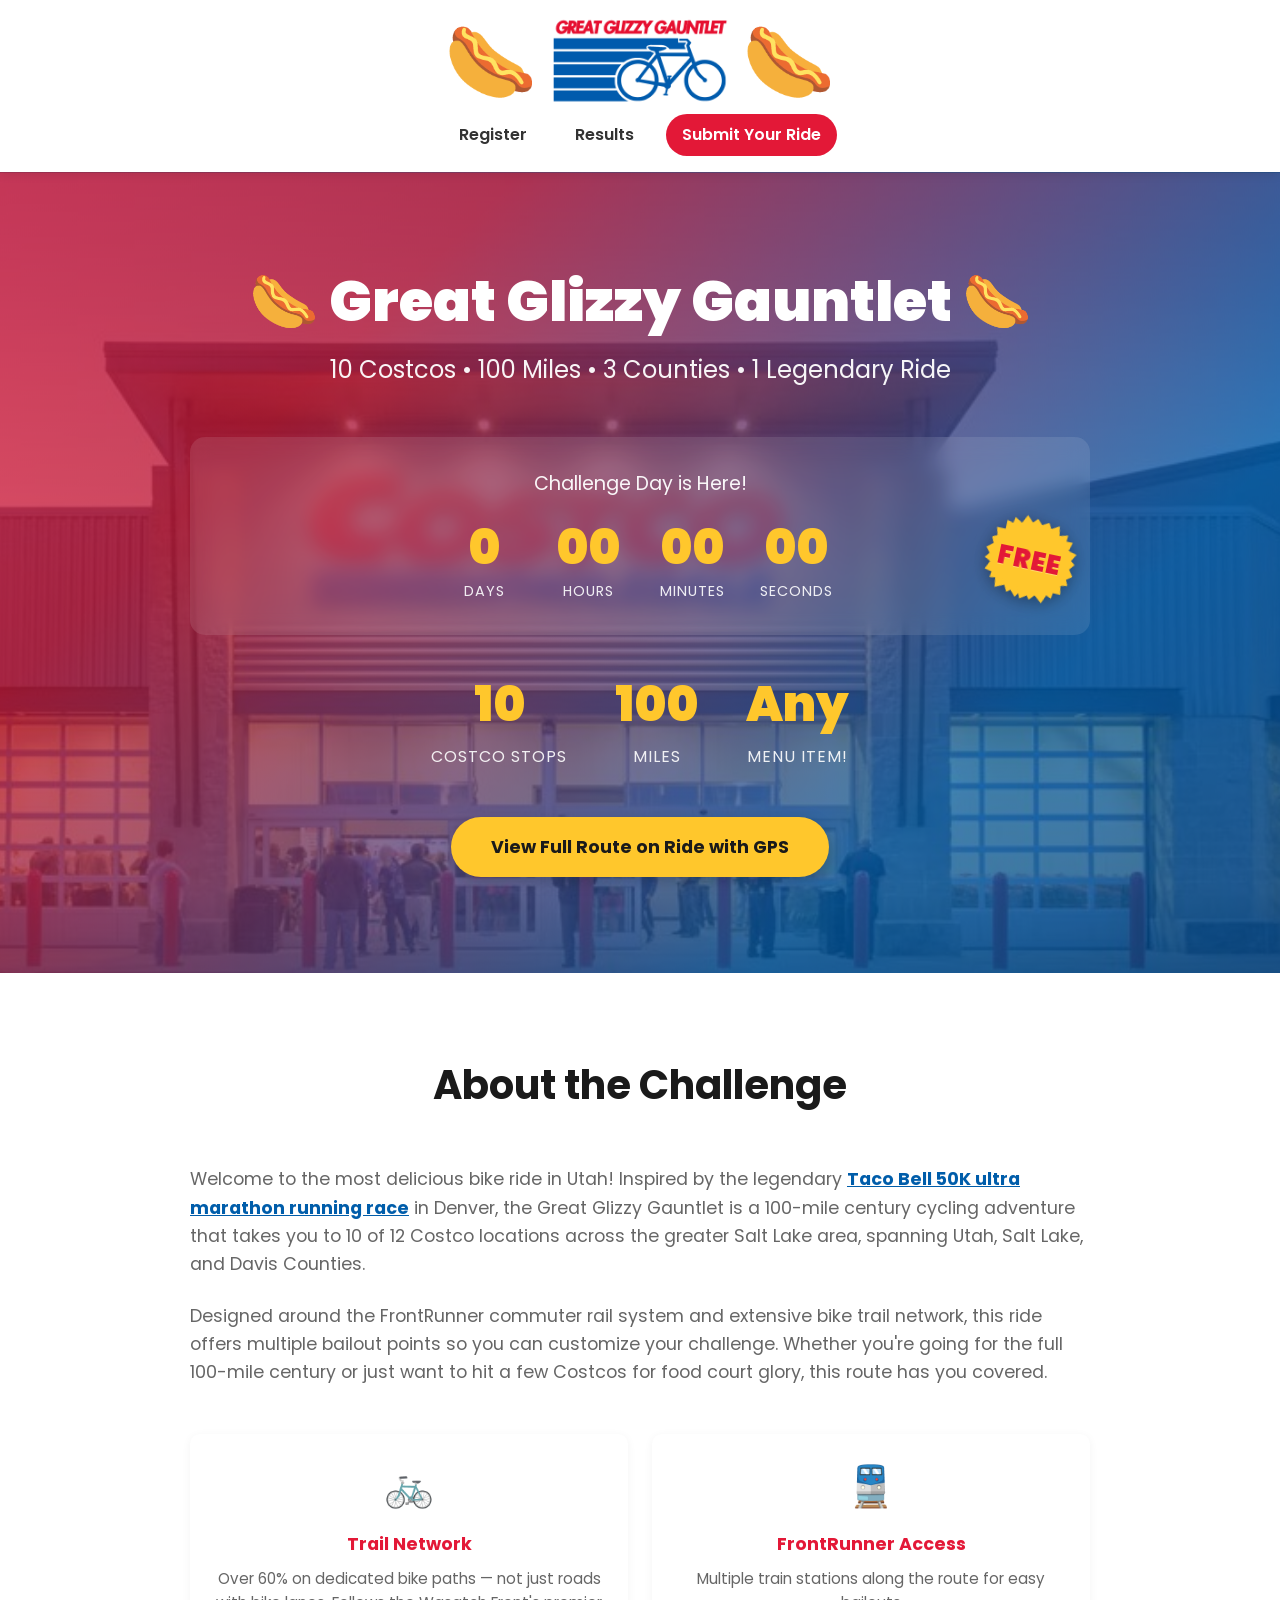
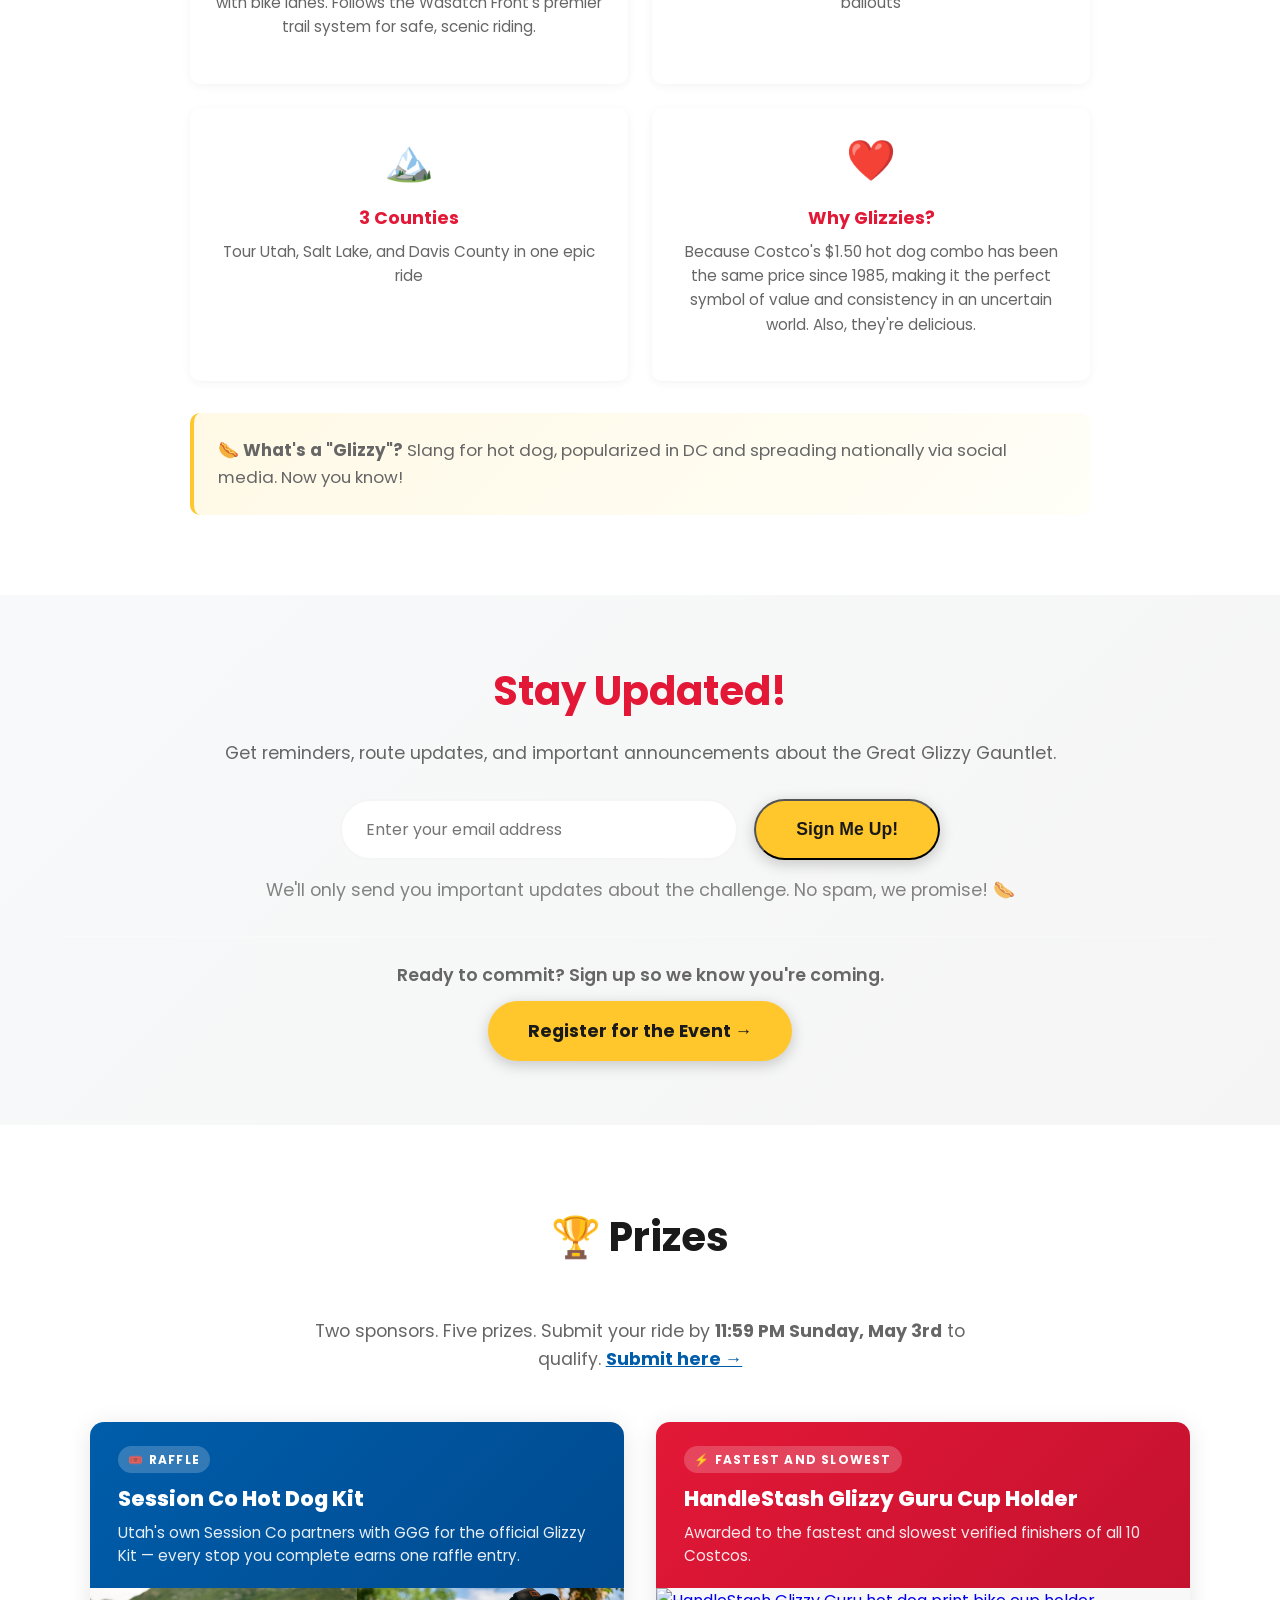
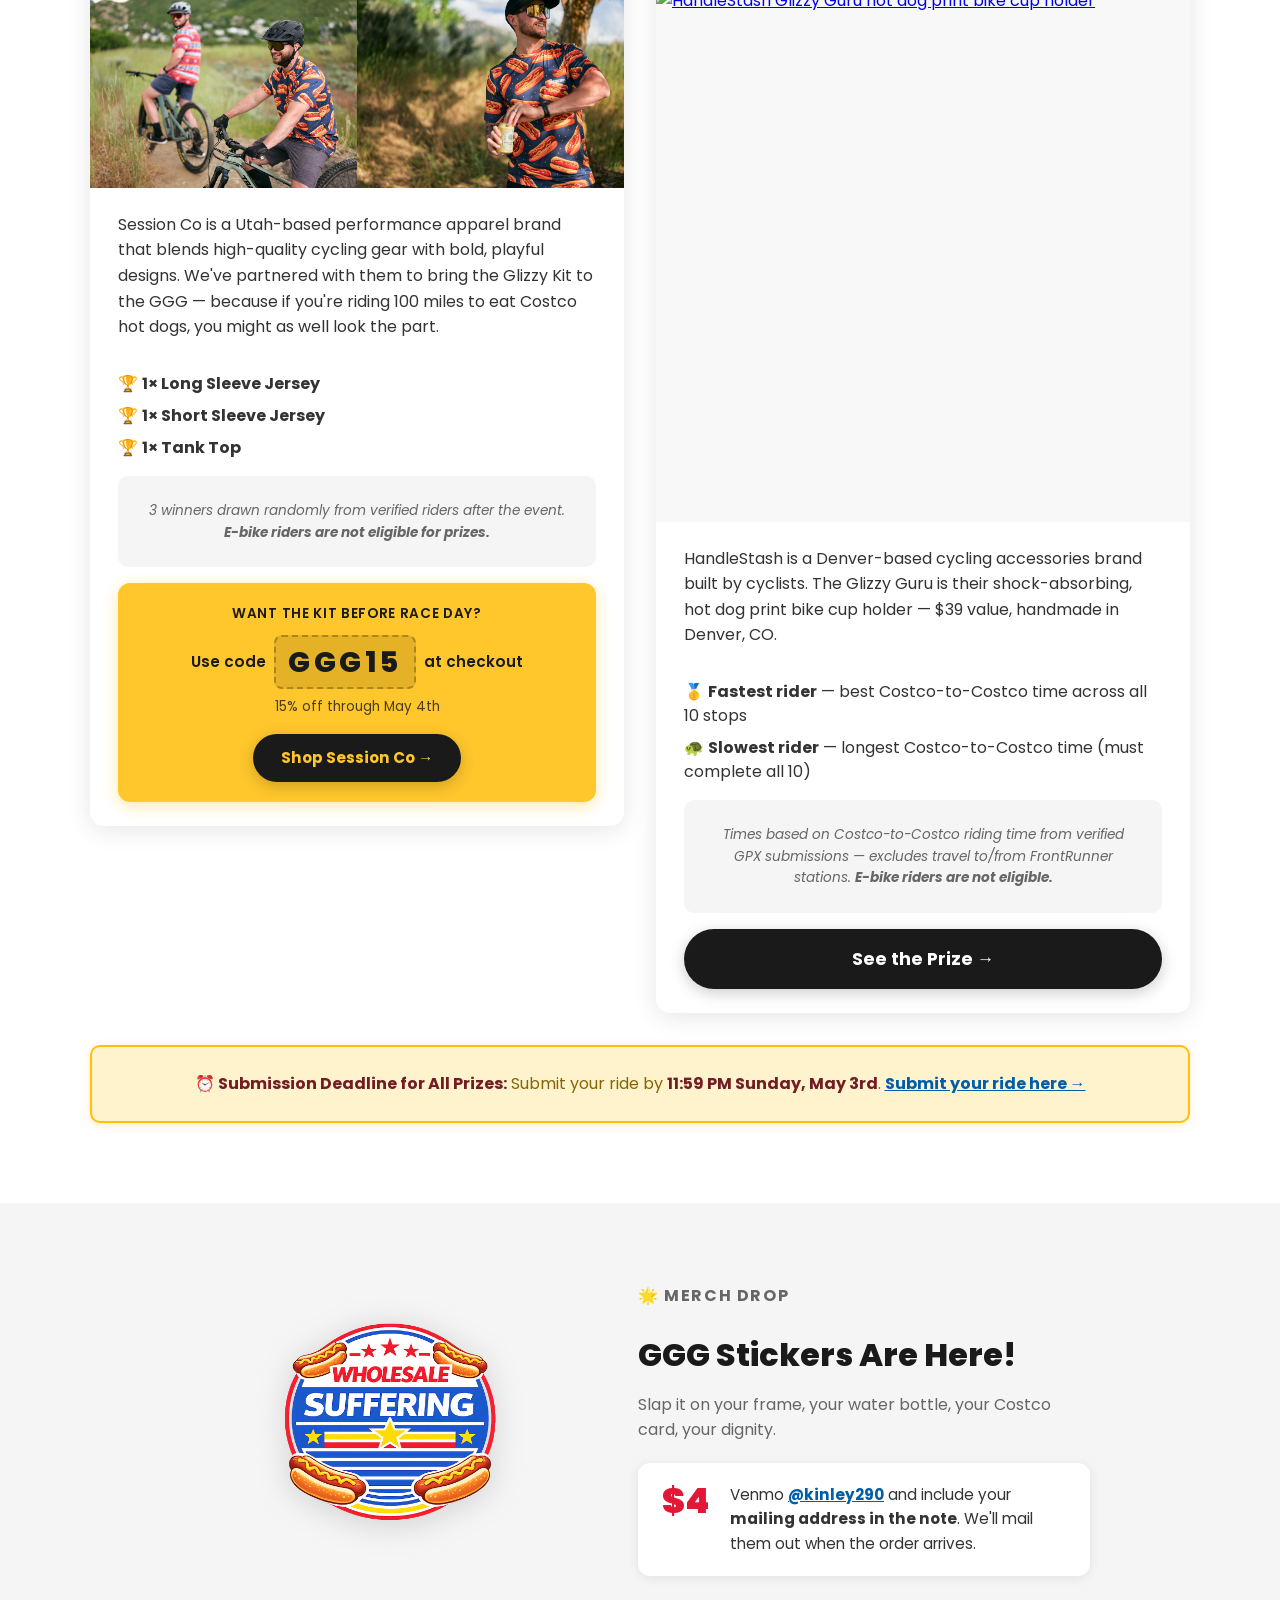
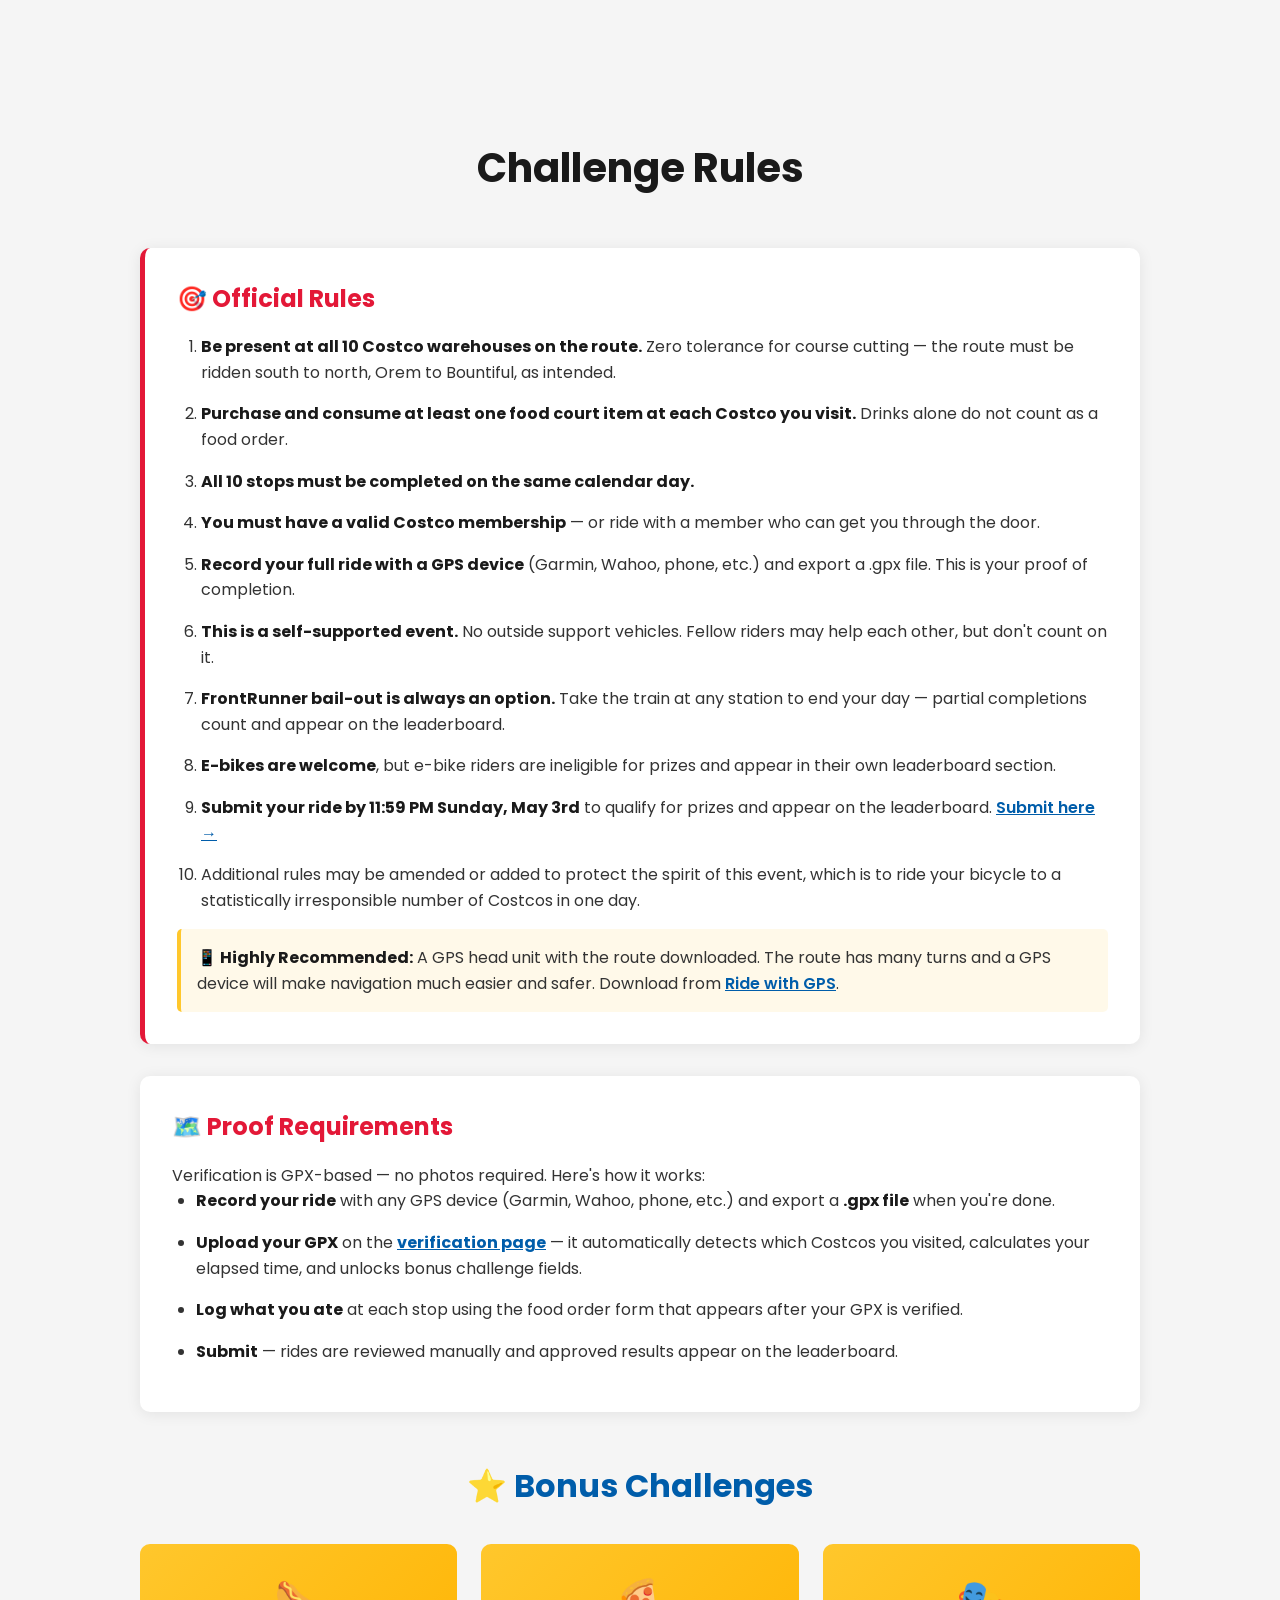
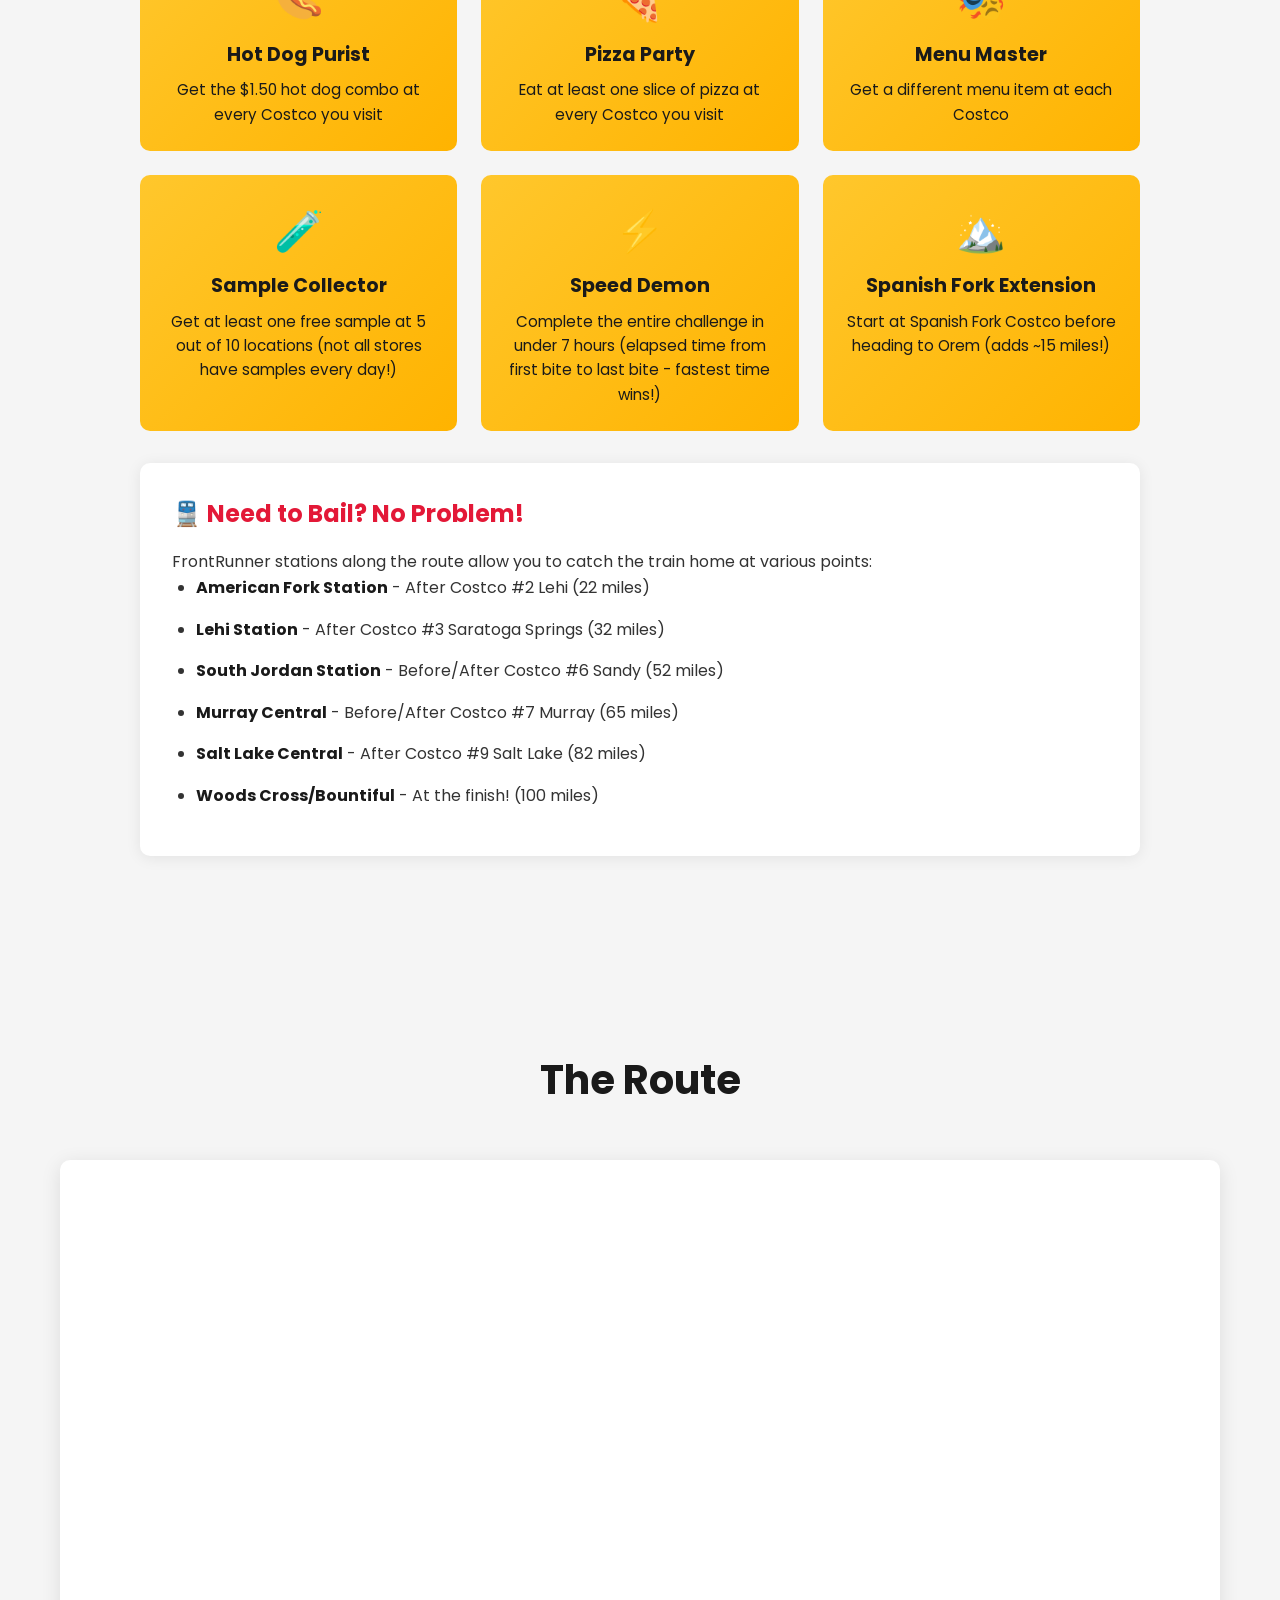
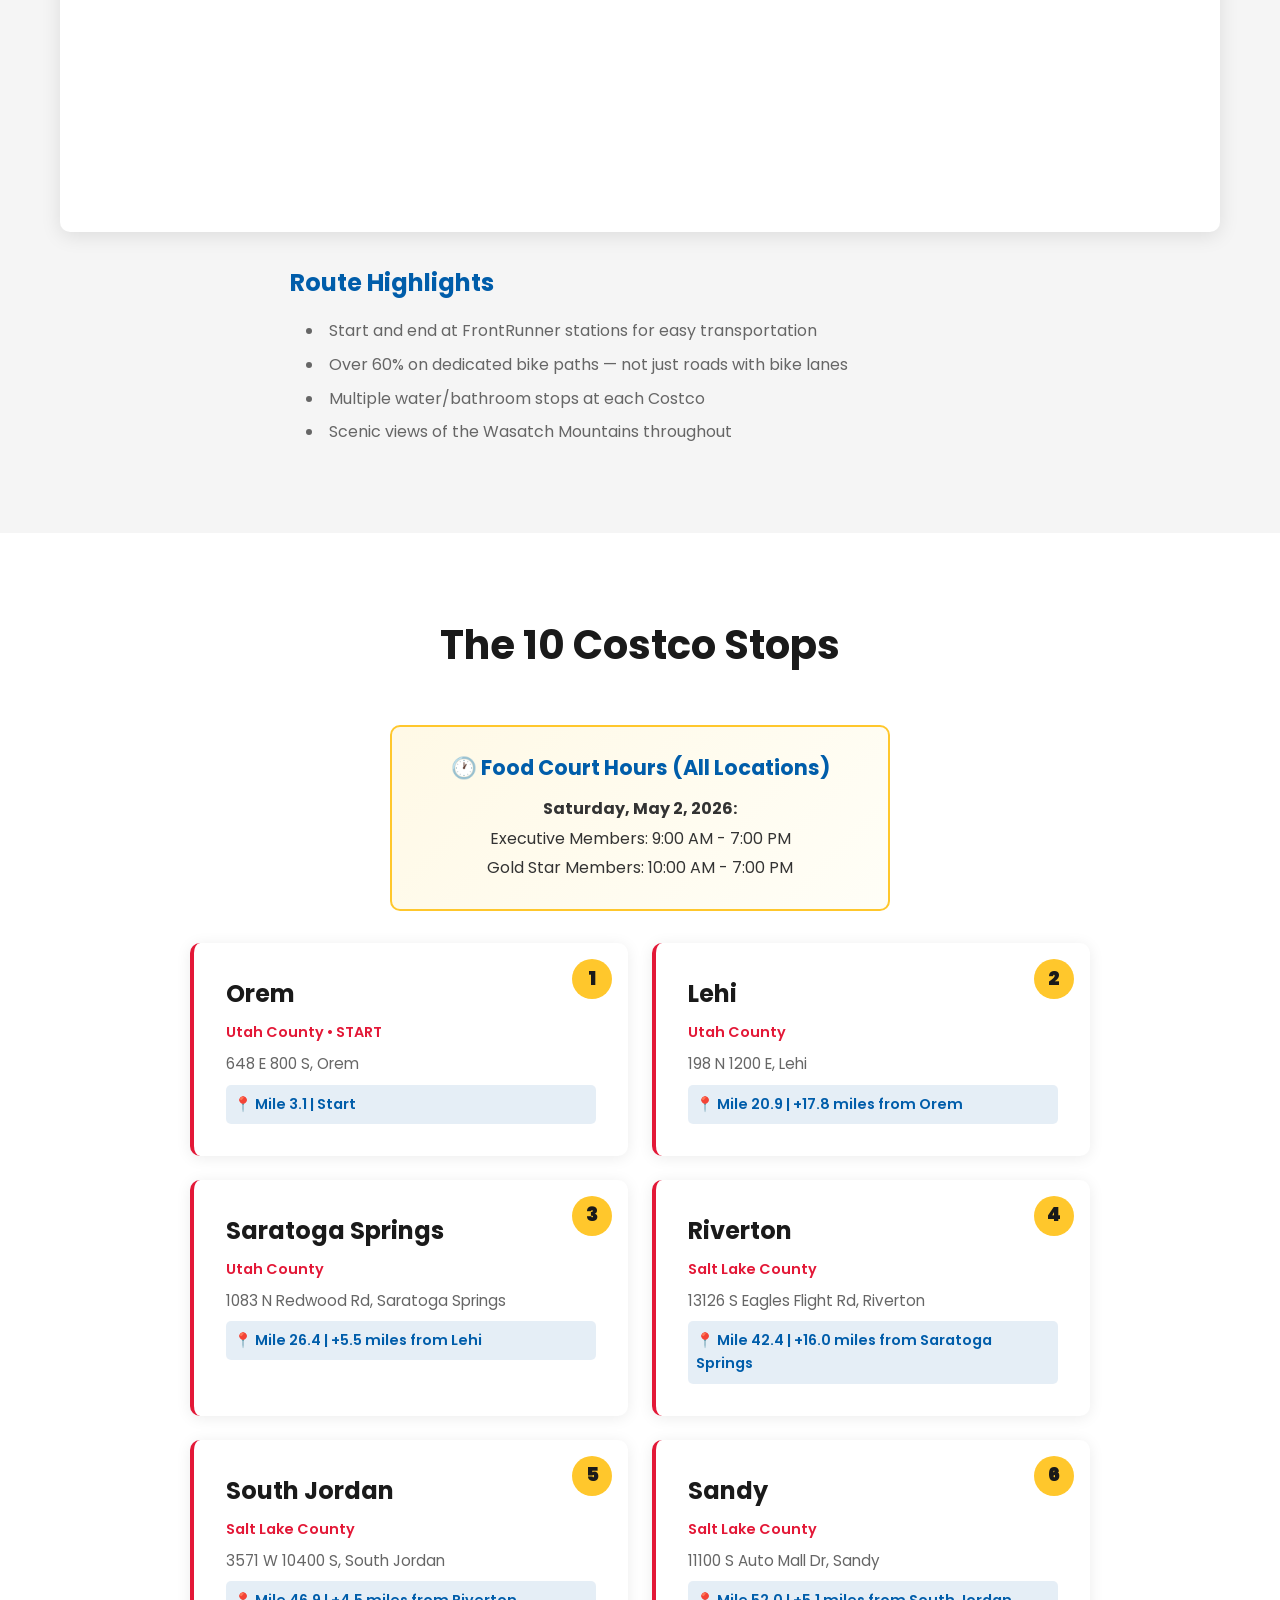
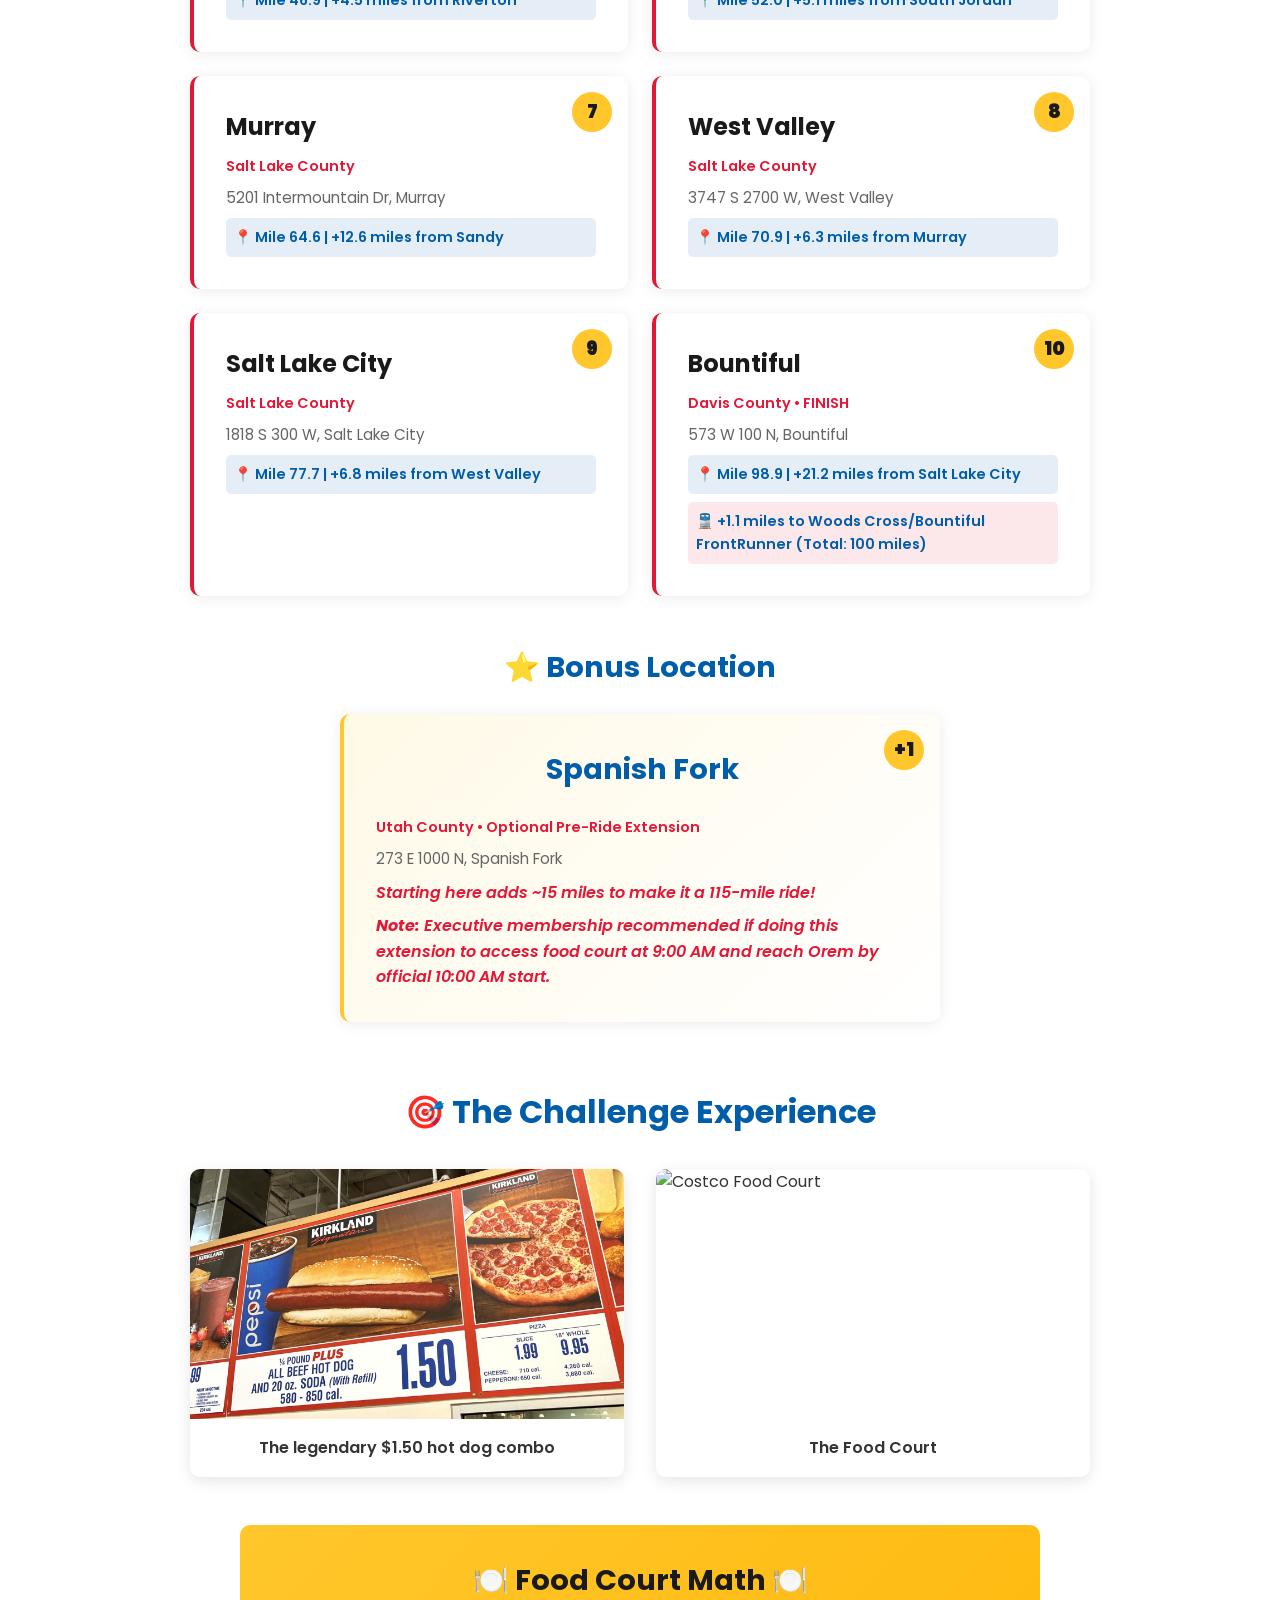
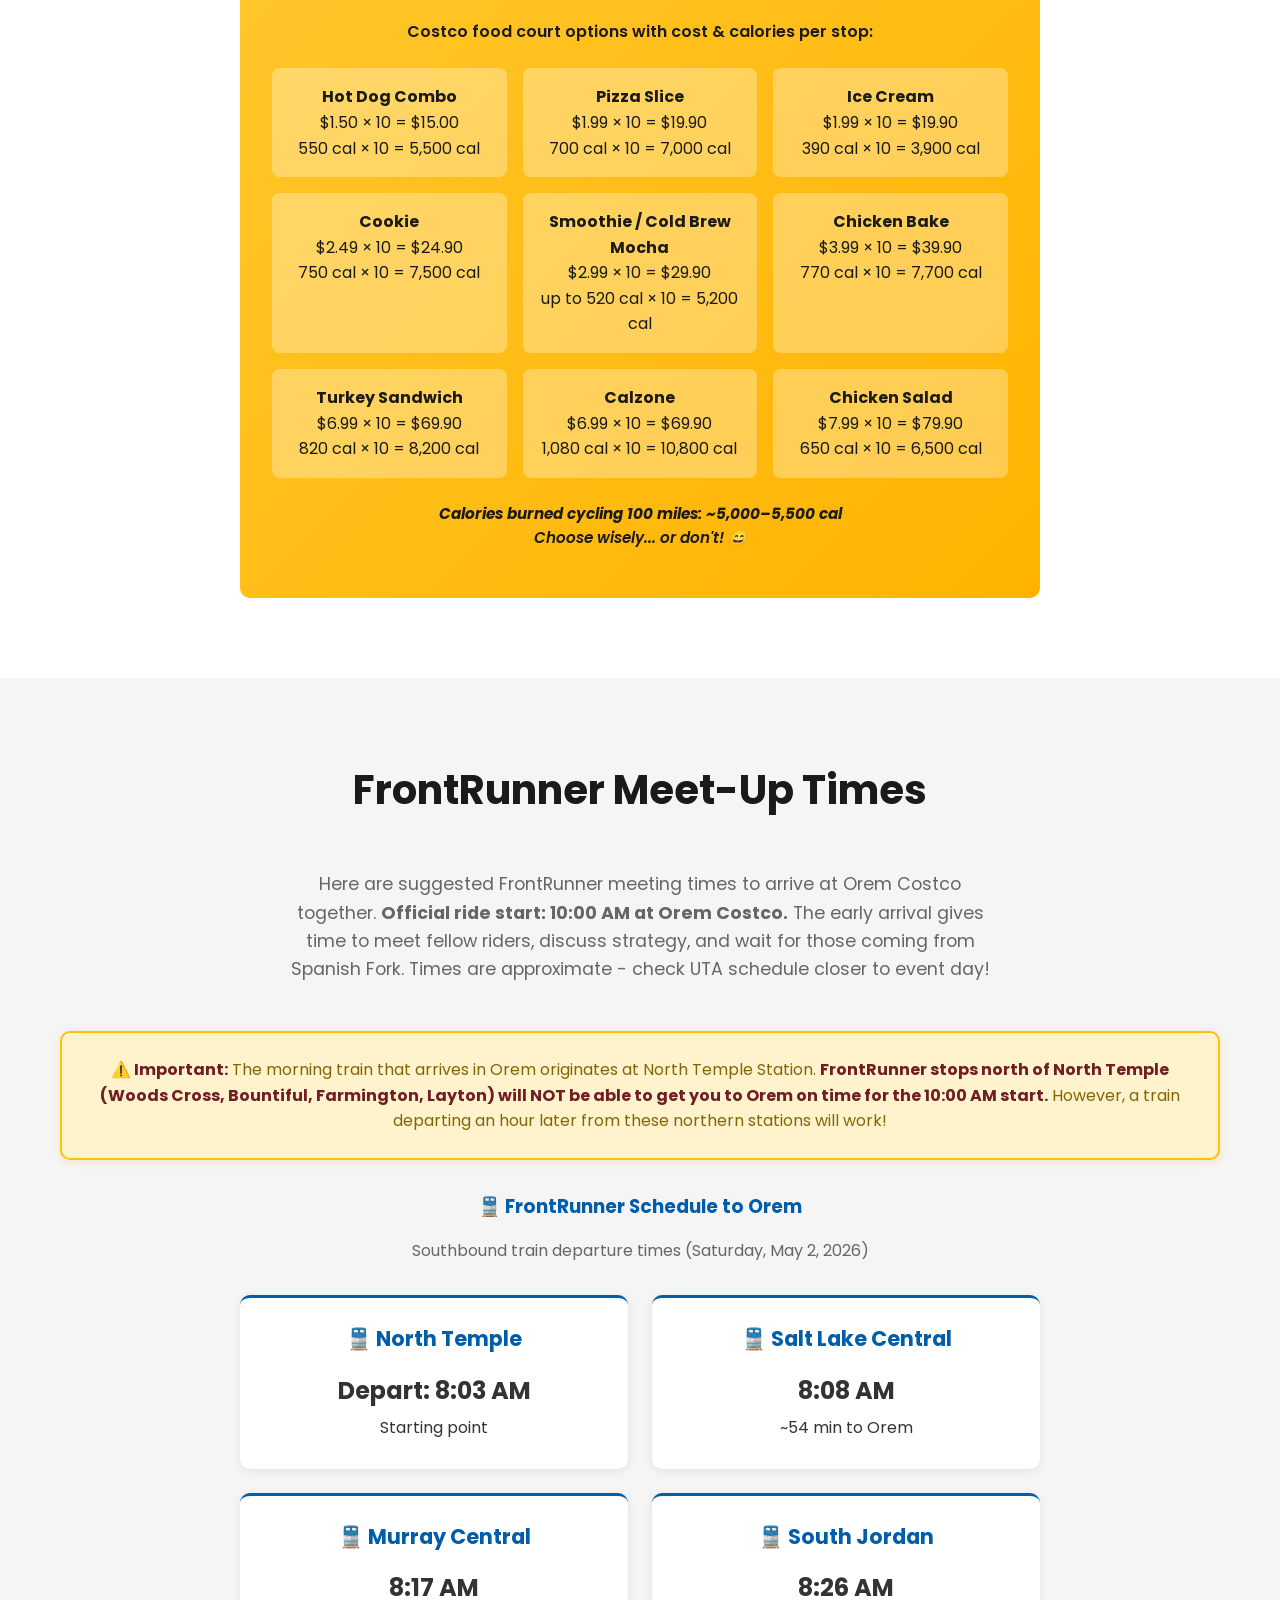
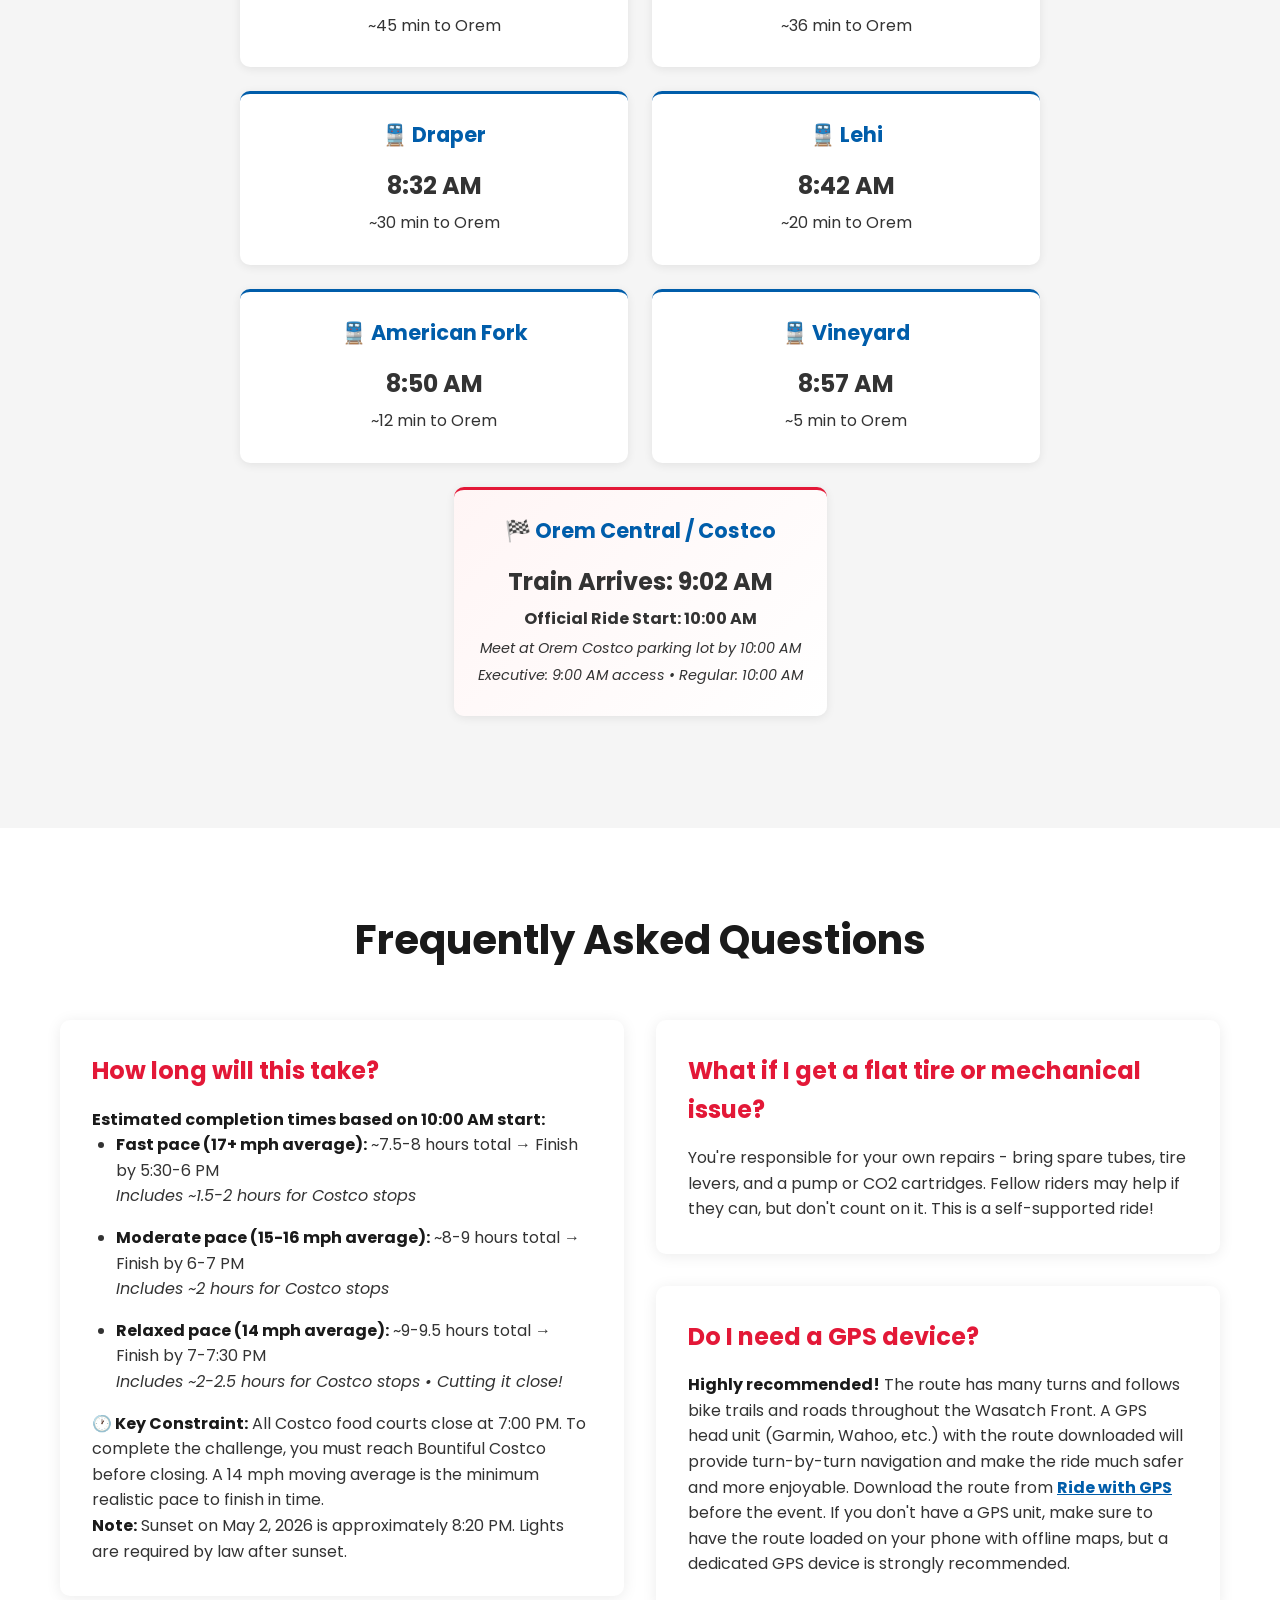
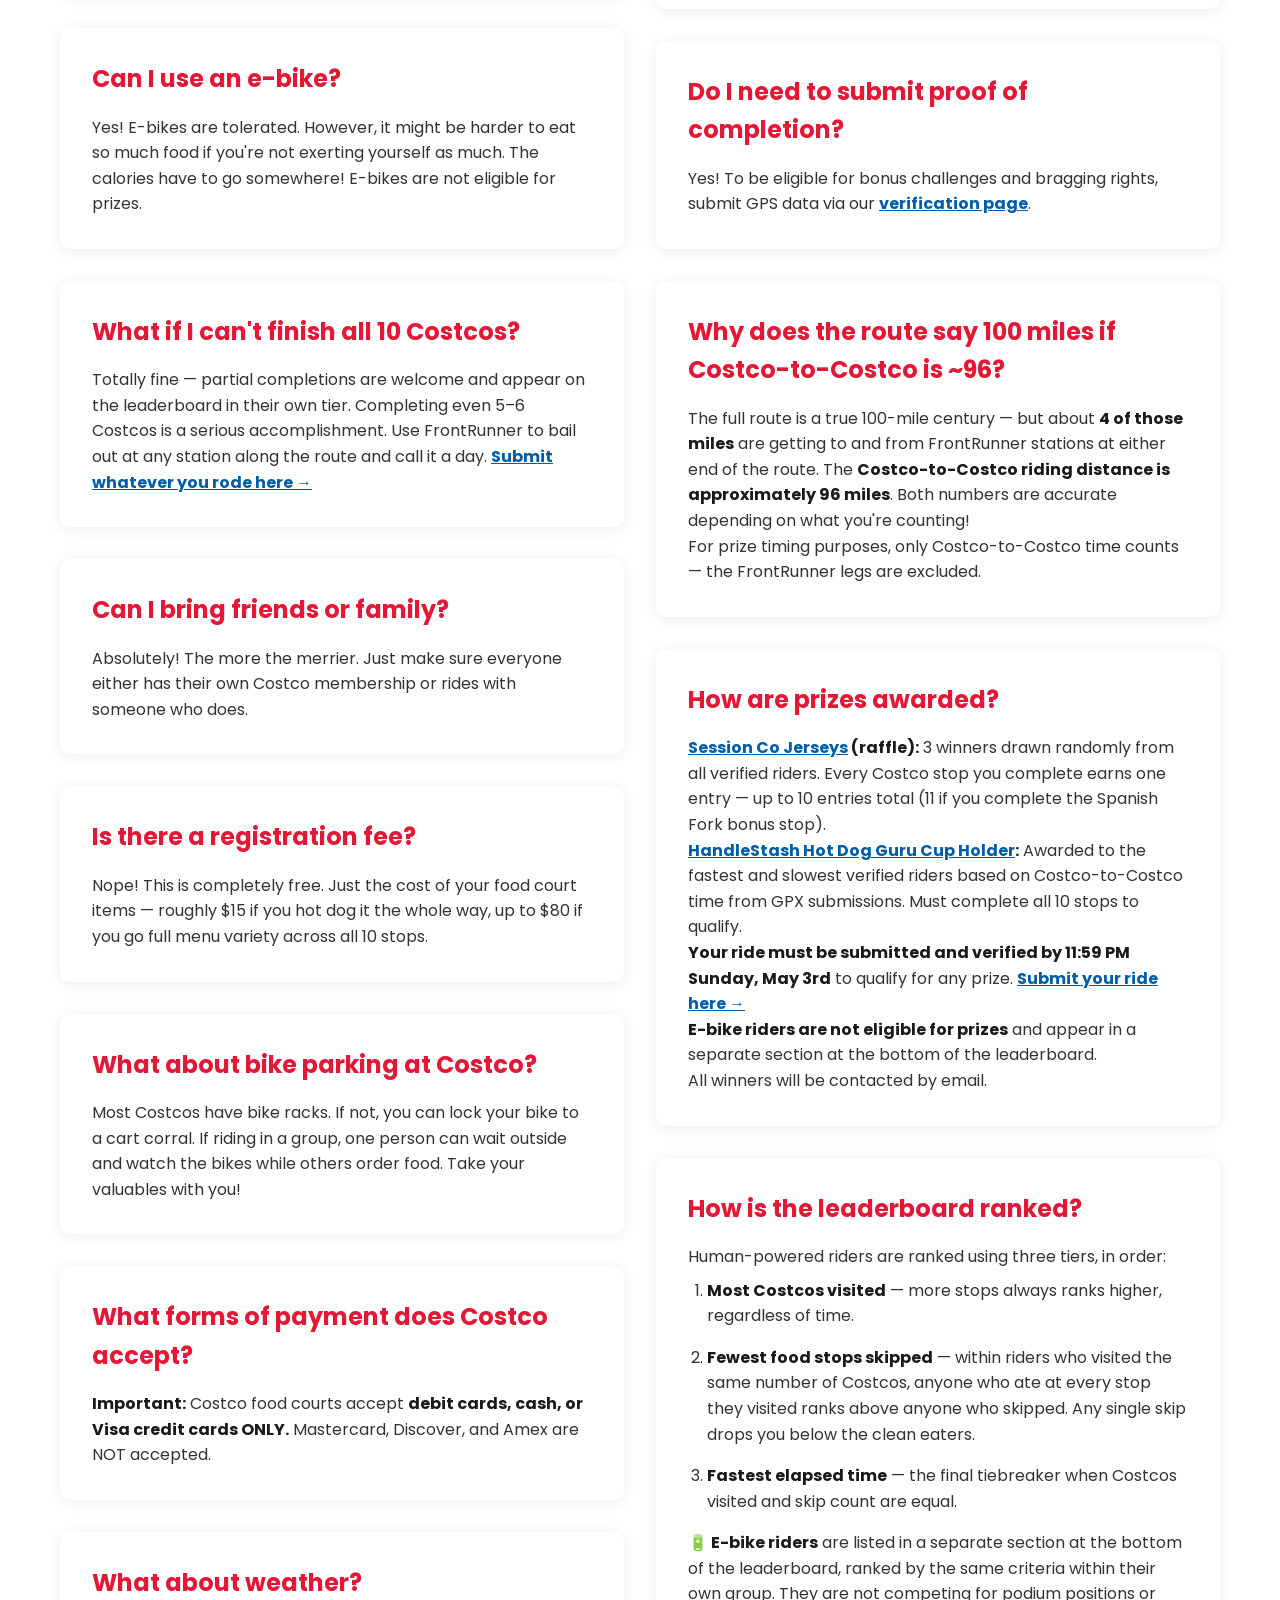
==== commit e92b4a33: "Content cleanup: menu, gallery, food math, FAQ - Remove Menu Item Guidelines section (redundant with" ====
--- a/index.html
+++ b/index.html
@@ -297,22 +297,7 @@
                 </div>
 
                 <div class="rule-card">
-                    <h3>🍕 Menu Item Guidelines</h3>
-                    <p><strong>You can order ANY item from the Costco food court!</strong></p>
-                    <ul>
-                        <li>Classic $1.50 hot dog (drink not required)</li>
-                        <li>Pizza slice</li>
-                        <li>Chicken bake</li>
-                        <li>Cookie</li>
-                        <li>Smoothies or frozen yogurt</li>
-                        <li>Salads, sandwiches, or other menu items</li>
-                        <li>Mix it up or stick to one favorite - your choice!</li>
-                        <li><strong>Note:</strong> Water or soda alone does NOT count - you must purchase a food item</li>
-                    </ul>
-                </div>
-
-                <div class="rule-card">
-                    <h3>📸 Proof Requirements</h3>
+                    <h3>🗺️ Proof Requirements</h3>
                     <p>Verification is GPX-based — no photos required. Here's how it works:</p>
                     <ul>
                         <li><strong>Record your ride</strong> with any GPS device (Garmin, Wahoo, phone, etc.) and export a <strong>.gpx file</strong> when you're done.</li>
@@ -502,8 +487,8 @@
                         <p class="gallery-caption">The legendary $1.50 hot dog combo</p>
                     </div>
                     <div class="gallery-item">
-                        <img src="costco_outside_square.jpg" alt="Costco Warehouse Exterior">
-                        <p class="gallery-caption">Generic Costco</p>
+                        <img src="food-court.JPG" alt="Costco Food Court">
+                        <p class="gallery-caption">The Food Court</p>
                     </div>
                 </div>
             </div>
@@ -515,7 +500,7 @@
                     <div class="menu-item">
                         <strong>Hot Dog Combo</strong><br>
                         $1.50 × 10 = $15.00<br>
-                        550 cal × 10 = 5,500 cal (dog and bun alone)
+                        550 cal × 10 = 5,500 cal
                     </div>
                     <div class="menu-item">
                         <strong>Pizza Slice</strong><br>
@@ -523,28 +508,43 @@
                         700 cal × 10 = 7,000 cal
                     </div>
                     <div class="menu-item">
+                        <strong>Ice Cream</strong><br>
+                        $1.99 × 10 = $19.90<br>
+                        390 cal × 10 = 3,900 cal
+                    </div>
+                    <div class="menu-item">
+                        <strong>Cookie</strong><br>
+                        $2.49 × 10 = $24.90<br>
+                        750 cal × 10 = 7,500 cal
+                    </div>
+                    <div class="menu-item">
+                        <strong>Smoothie / Cold Brew Mocha</strong><br>
+                        $2.99 × 10 = $29.90<br>
+                        up to 520 cal × 10 = 5,200 cal
+                    </div>
+                    <div class="menu-item">
                         <strong>Chicken Bake</strong><br>
                         $3.99 × 10 = $39.90<br>
                         770 cal × 10 = 7,700 cal
                     </div>
                     <div class="menu-item">
-                        <strong>Frozen Yogurt</strong><br>
-                        $1.99 × 10 = $19.90<br>
-                        390 cal × 10 = 3,900 cal
+                        <strong>Turkey Sandwich</strong><br>
+                        $6.99 × 10 = $69.90<br>
+                        820 cal × 10 = 8,200 cal
                     </div>
                     <div class="menu-item">
-                        <strong>Smoothie</strong><br>
-                        $2.99 × 10 = $29.90<br>
-                        290 cal × 10 = 2,900 cal
+                        <strong>Calzone</strong><br>
+                        $6.99 × 10 = $69.90<br>
+                        1,080 cal × 10 = 10,800 cal
                     </div>
                     <div class="menu-item">
-                        <strong>Chicken Caesar Salad</strong><br>
-                        $4.99 × 10 = $49.90<br>
+                        <strong>Chicken Salad</strong><br>
+                        $7.99 × 10 = $79.90<br>
                         650 cal × 10 = 6,500 cal
                     </div>
                 </div>
                 <p class="calorie-note">
-                    <strong>Calories burned cycling 100 miles: ~5,000-5,500 cal</strong><br>
+                    <strong>Calories burned cycling 100 miles: ~5,000–5,500 cal</strong><br>
                     Choose wisely... or don't! 😄
                 </p>
             </div>
@@ -659,7 +659,7 @@
                 
                 <div class="rule-card">
                     <h3>Is there a registration fee?</h3>
-                    <p>Nope! This is completely free. Just the cost of your food court items (approximately $15-50 depending on what you order at each stop).</p>
+                    <p>Nope! This is completely free. Just the cost of your food court items — roughly $15 if you hot dog it the whole way, up to $80 if you go full menu variety across all 10 stops.</p>
                 </div>
                 
                 <div class="rule-card">
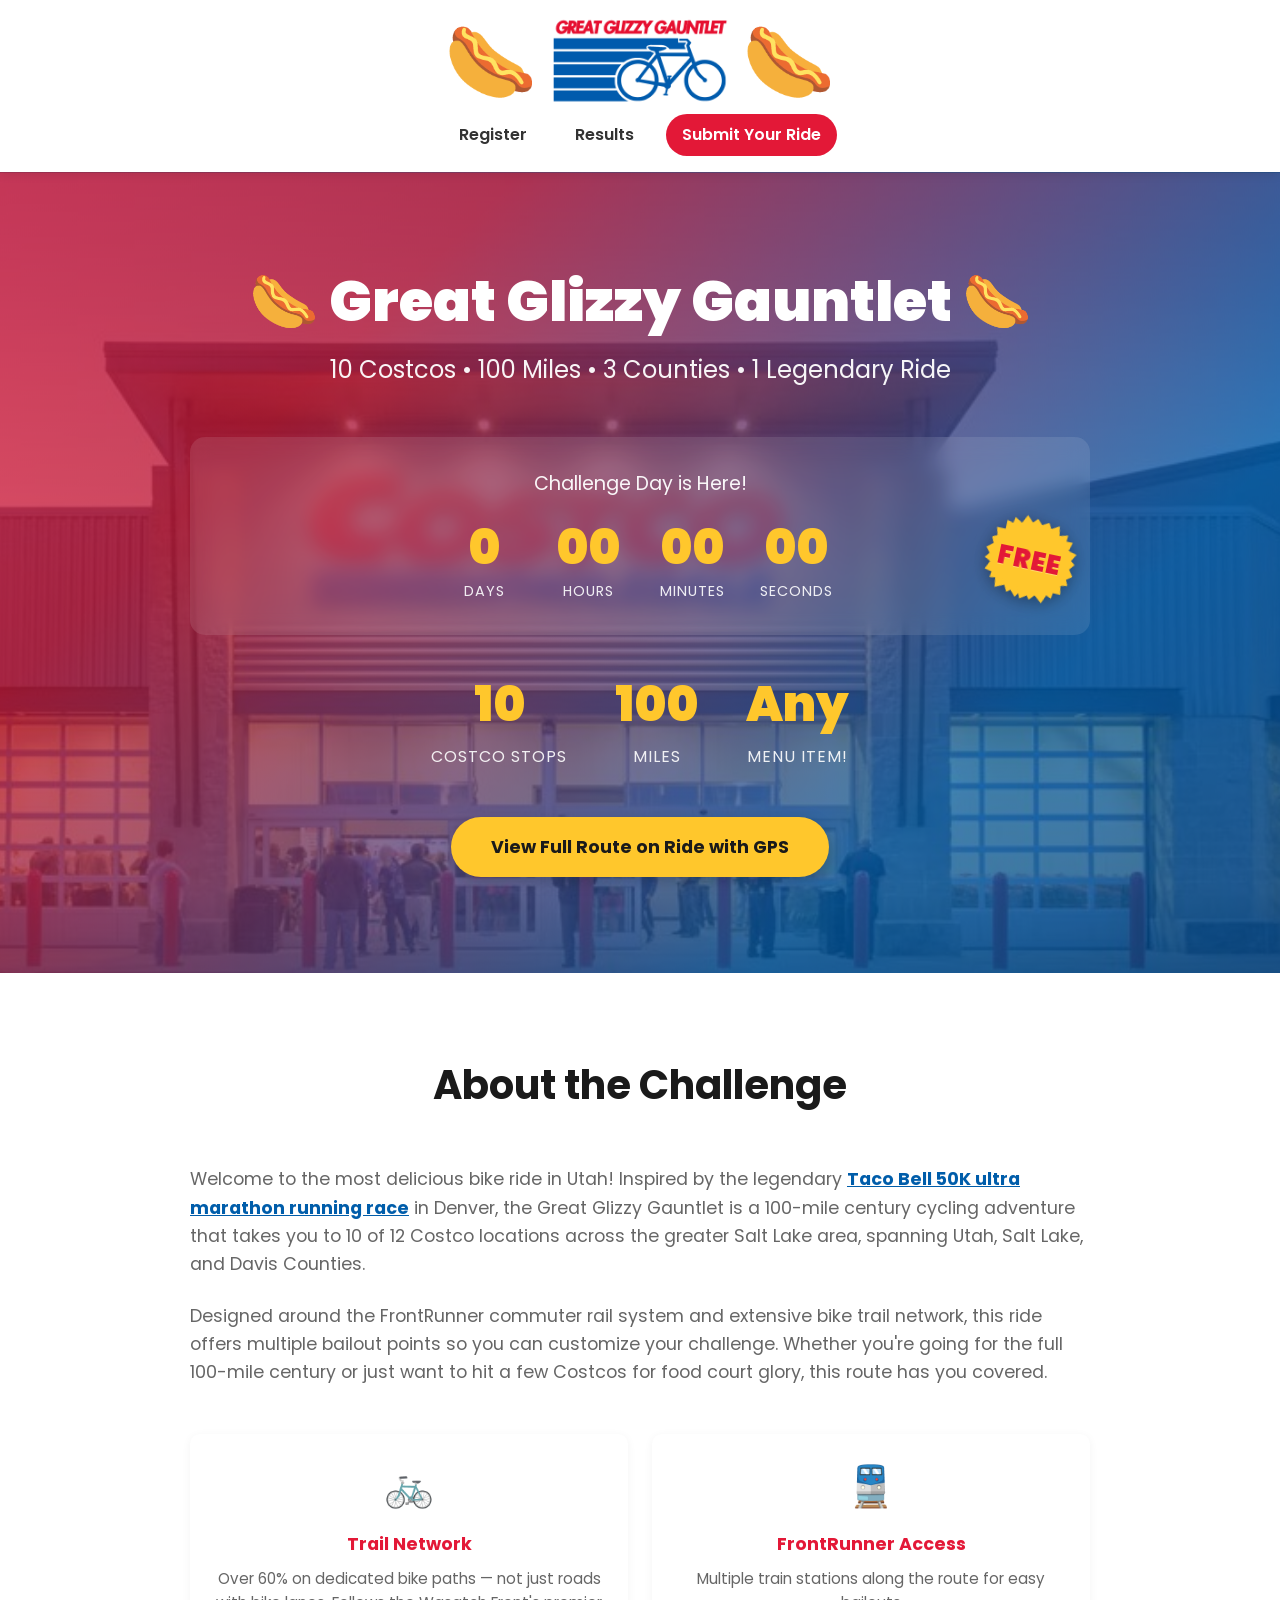
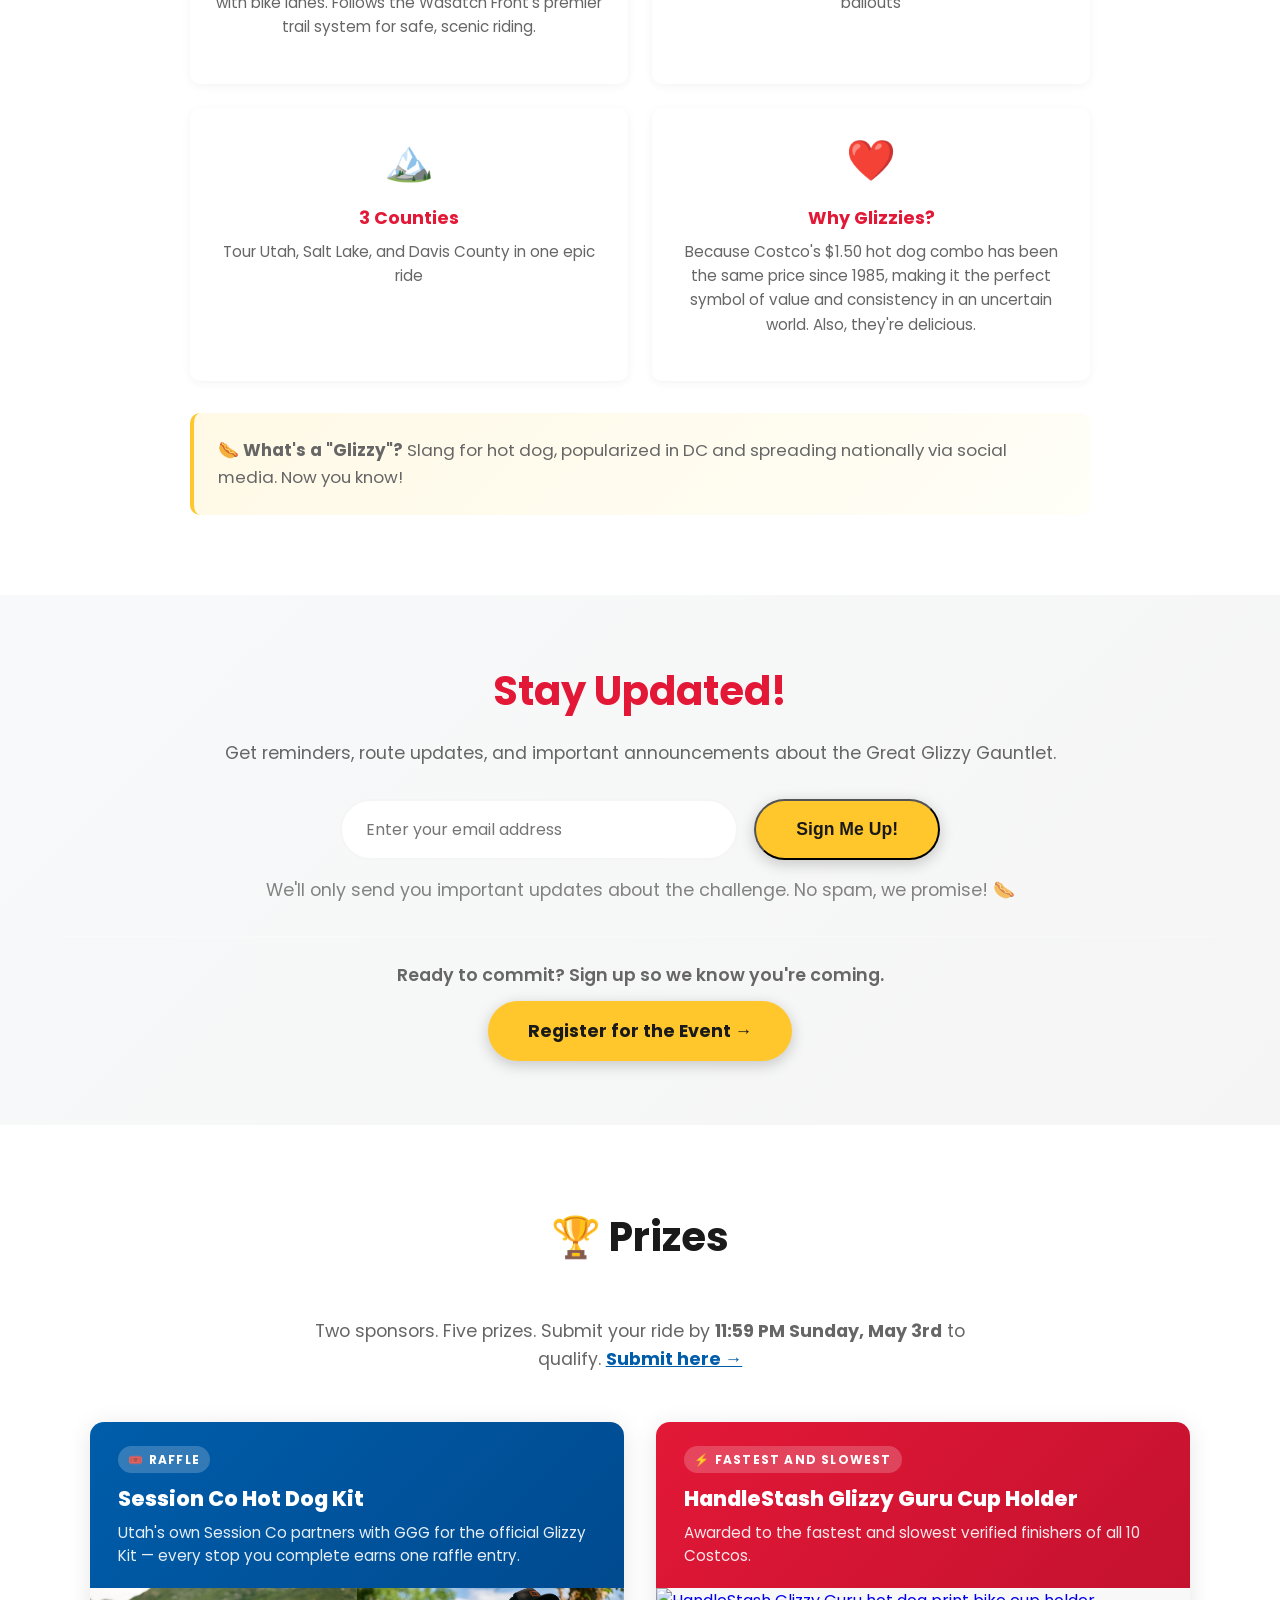
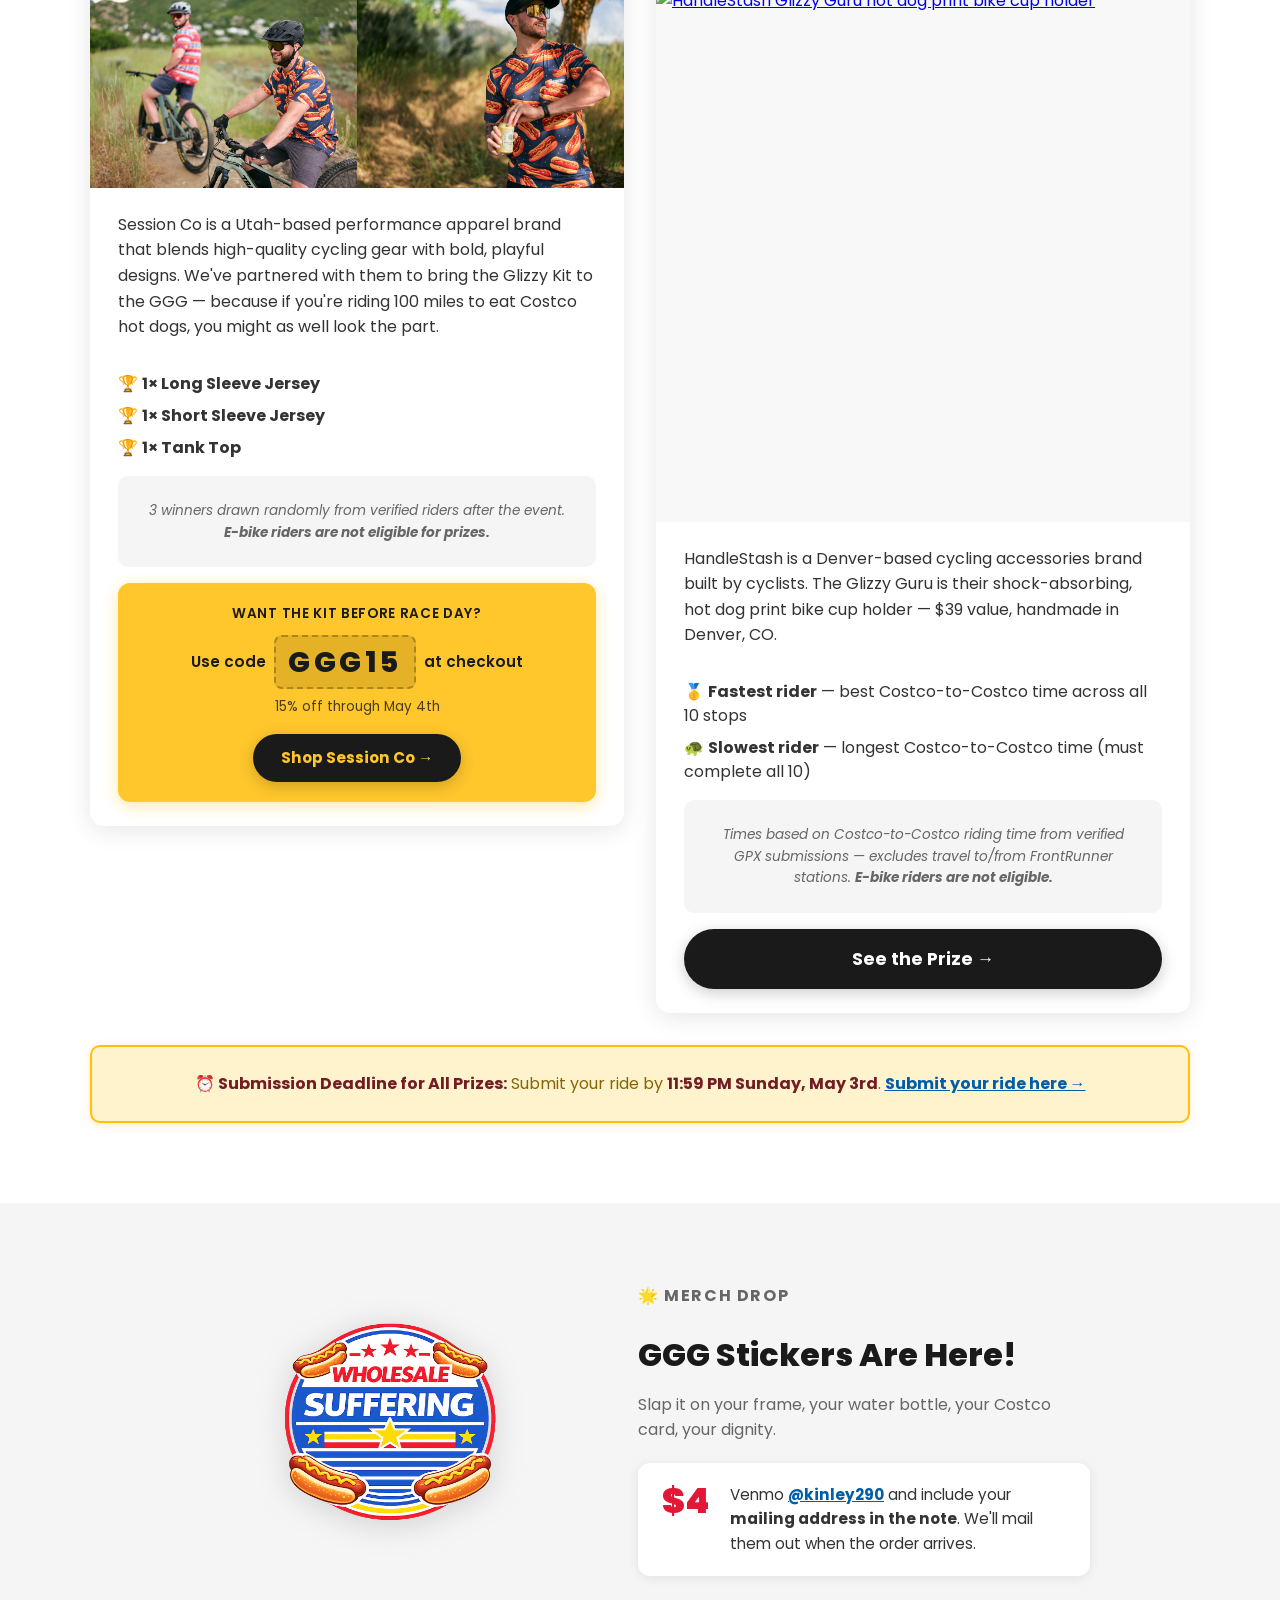
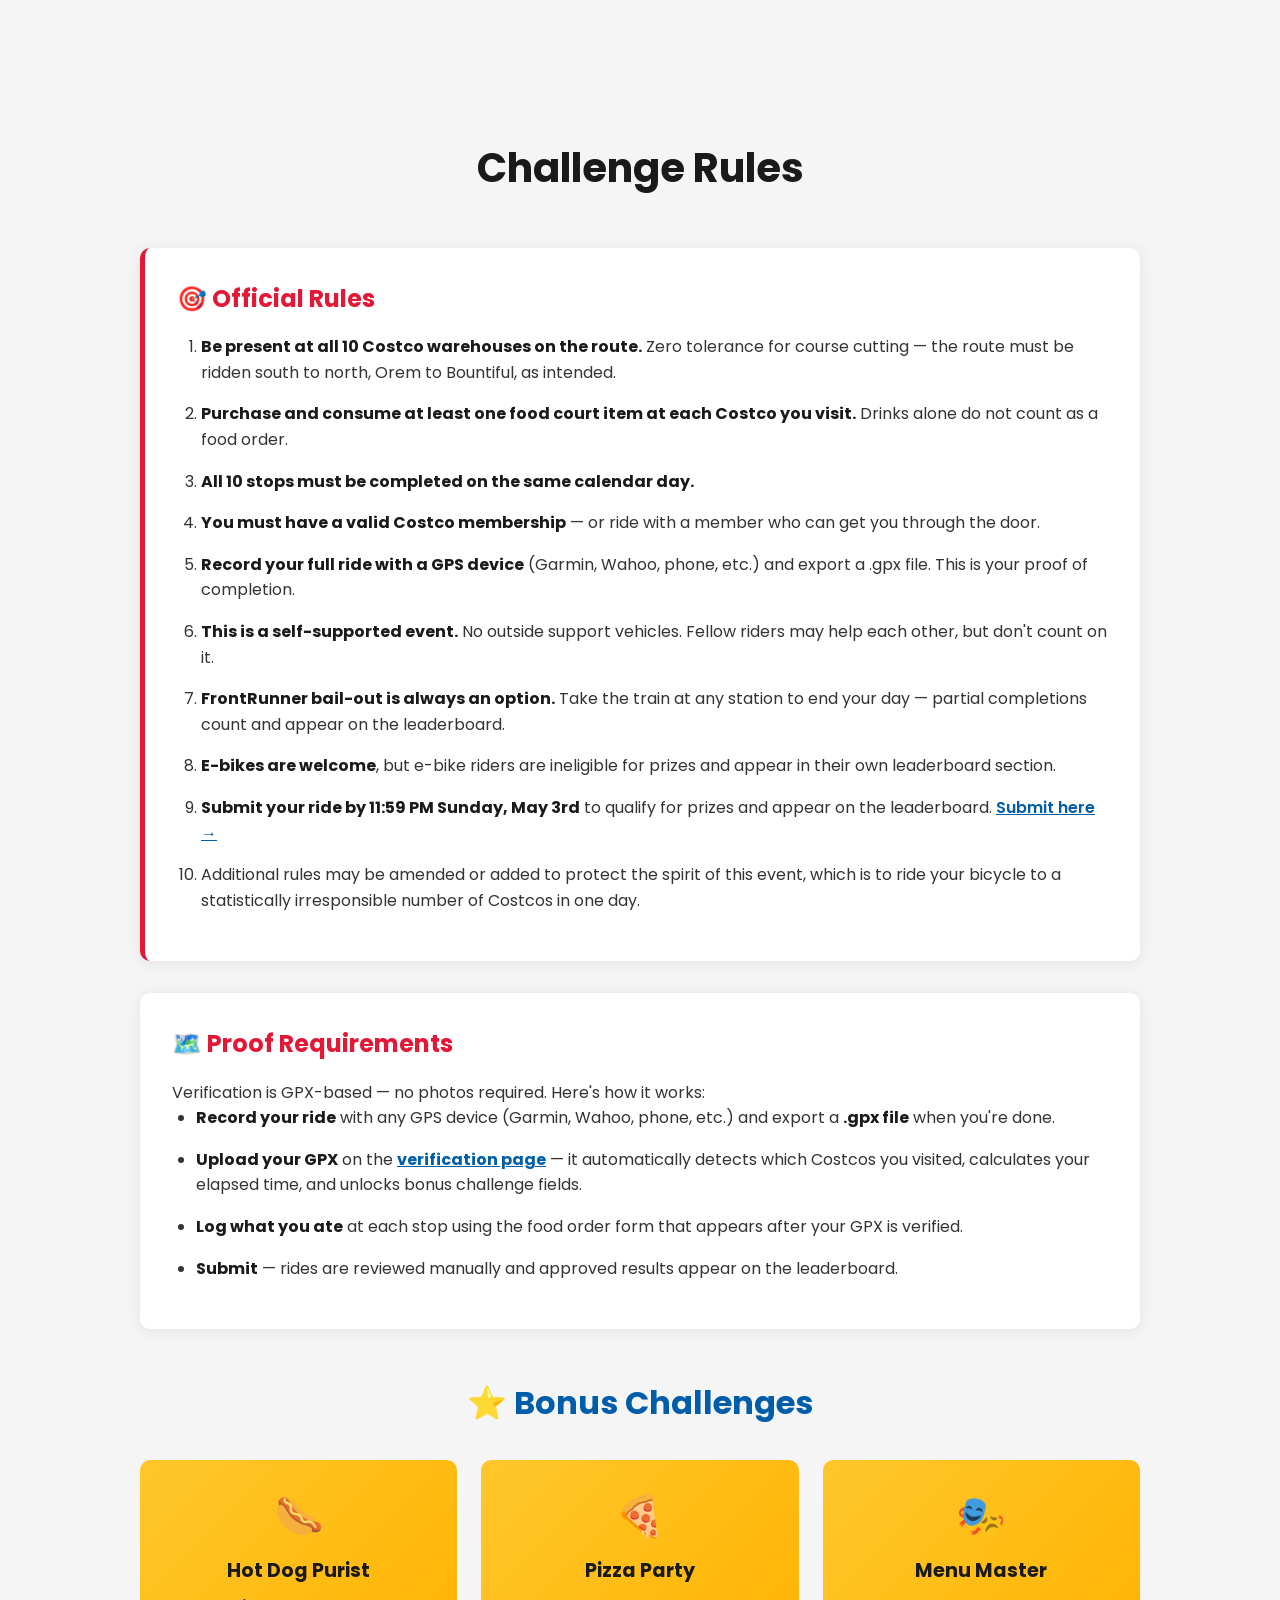
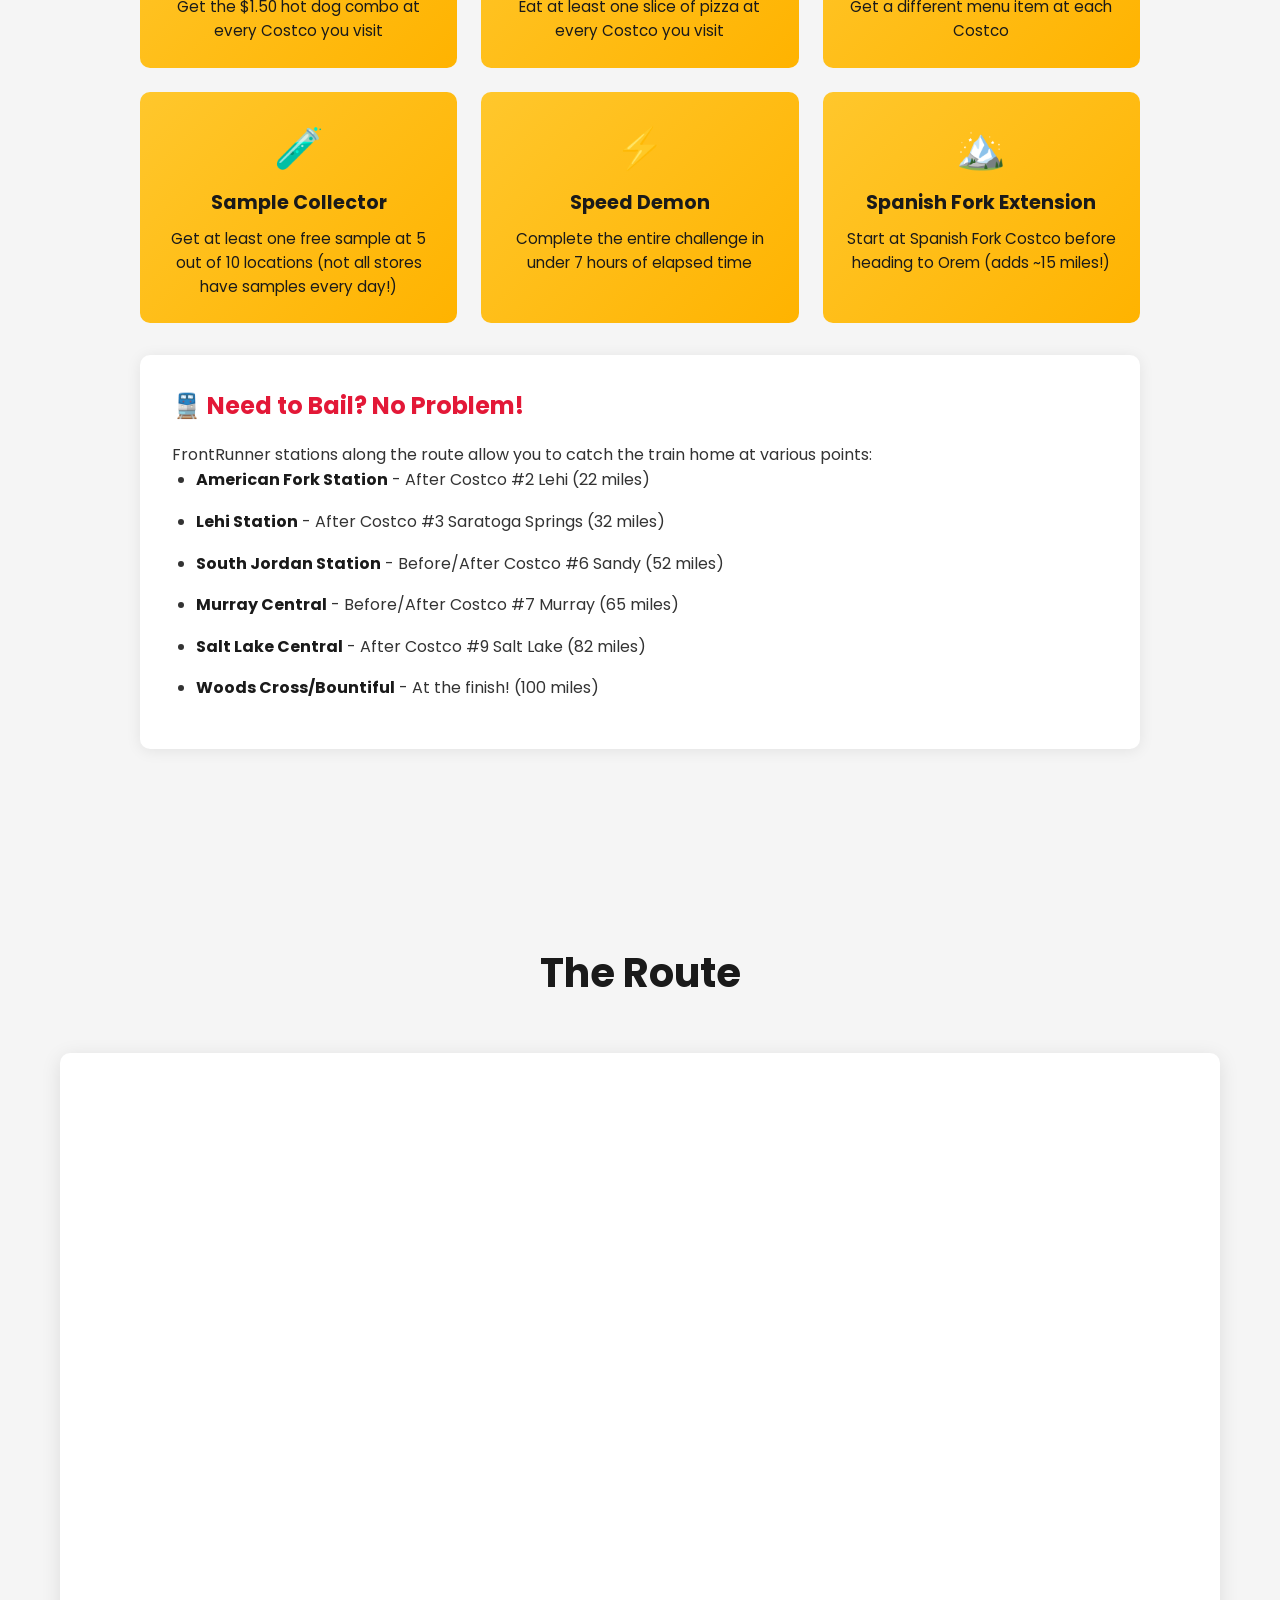
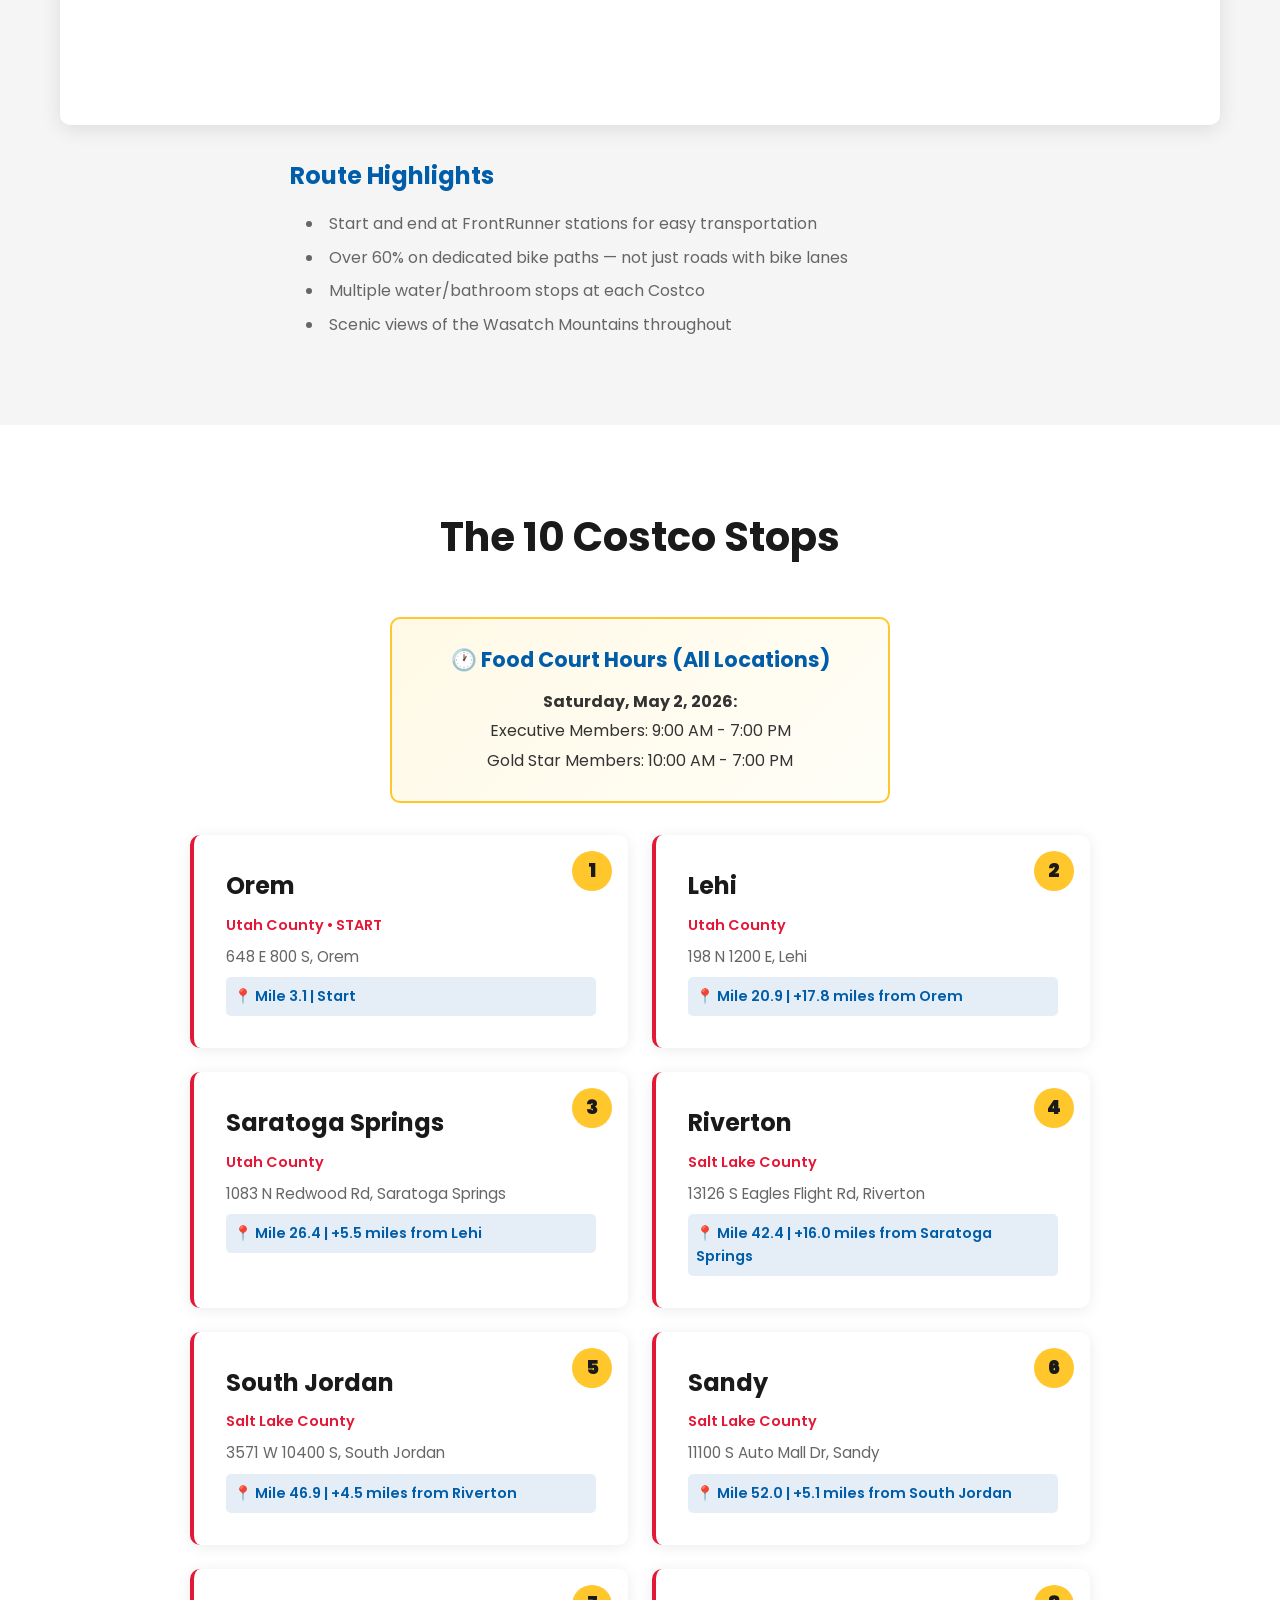
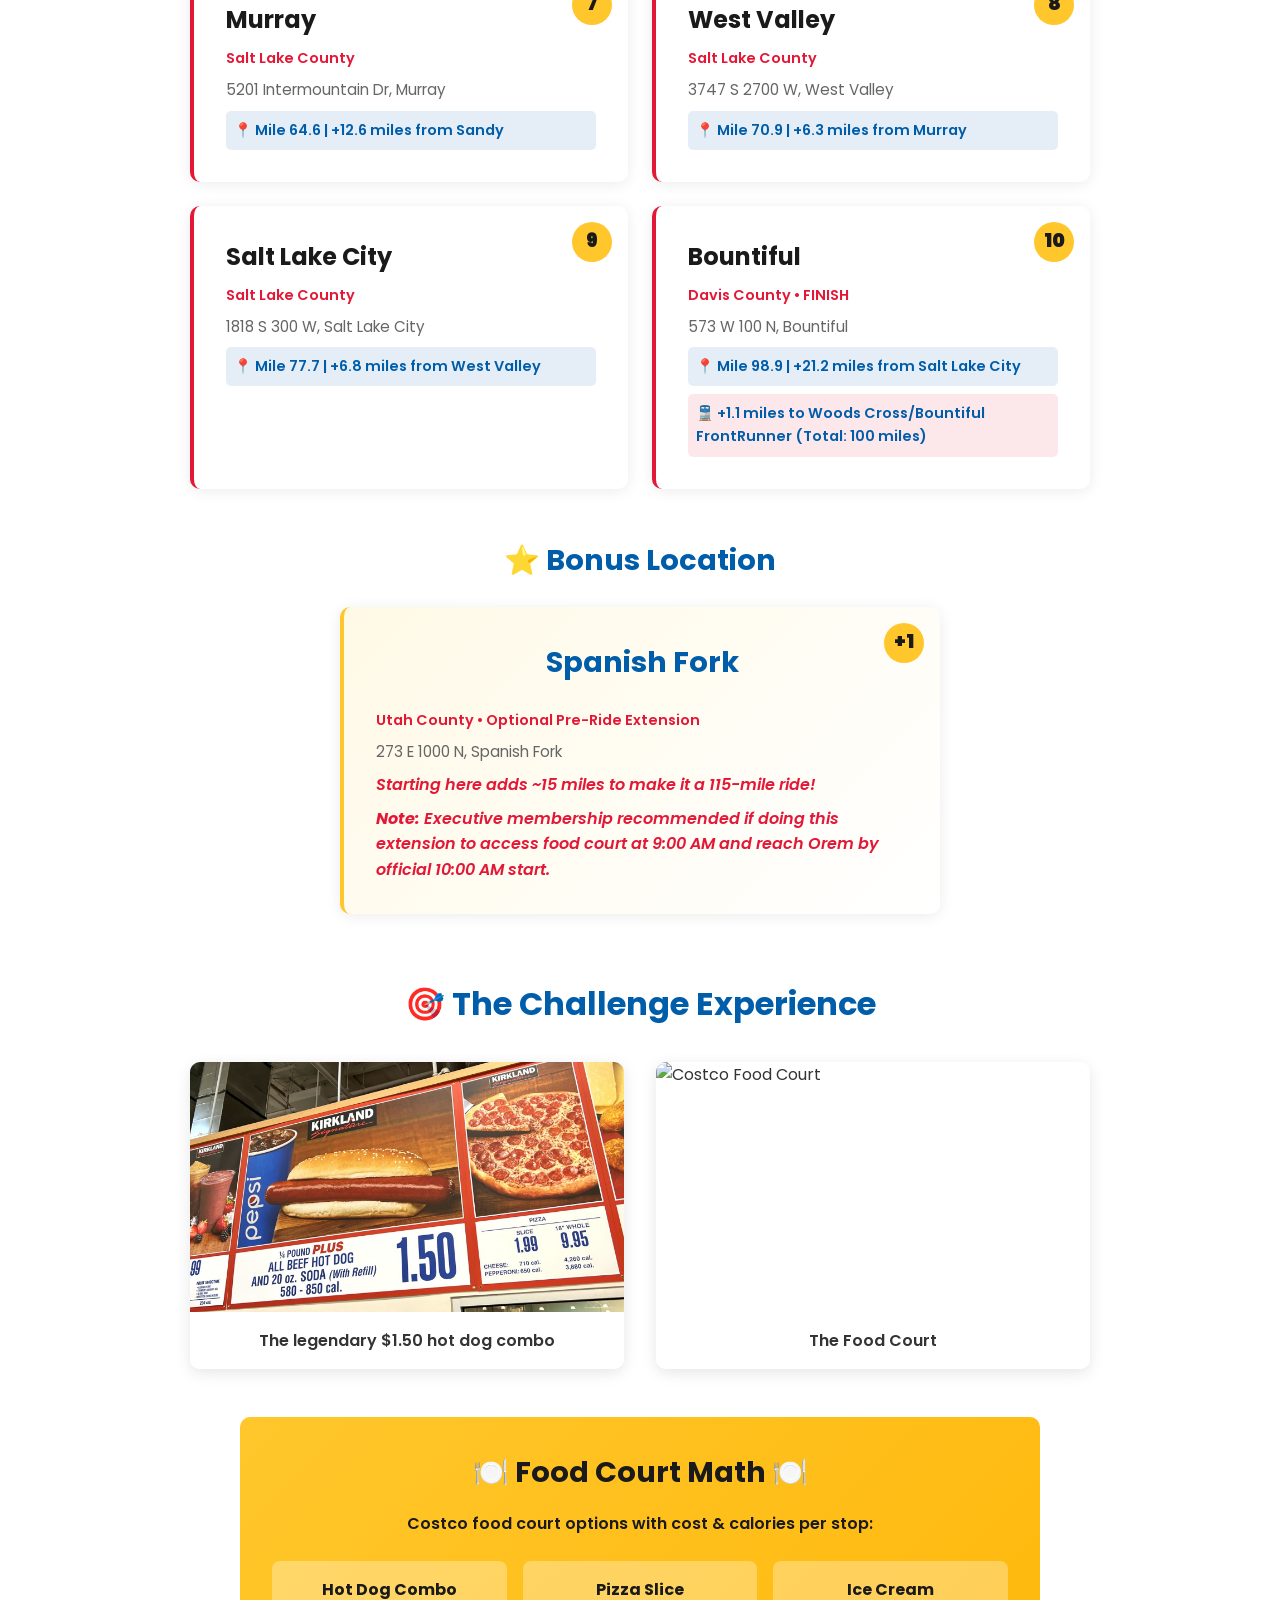
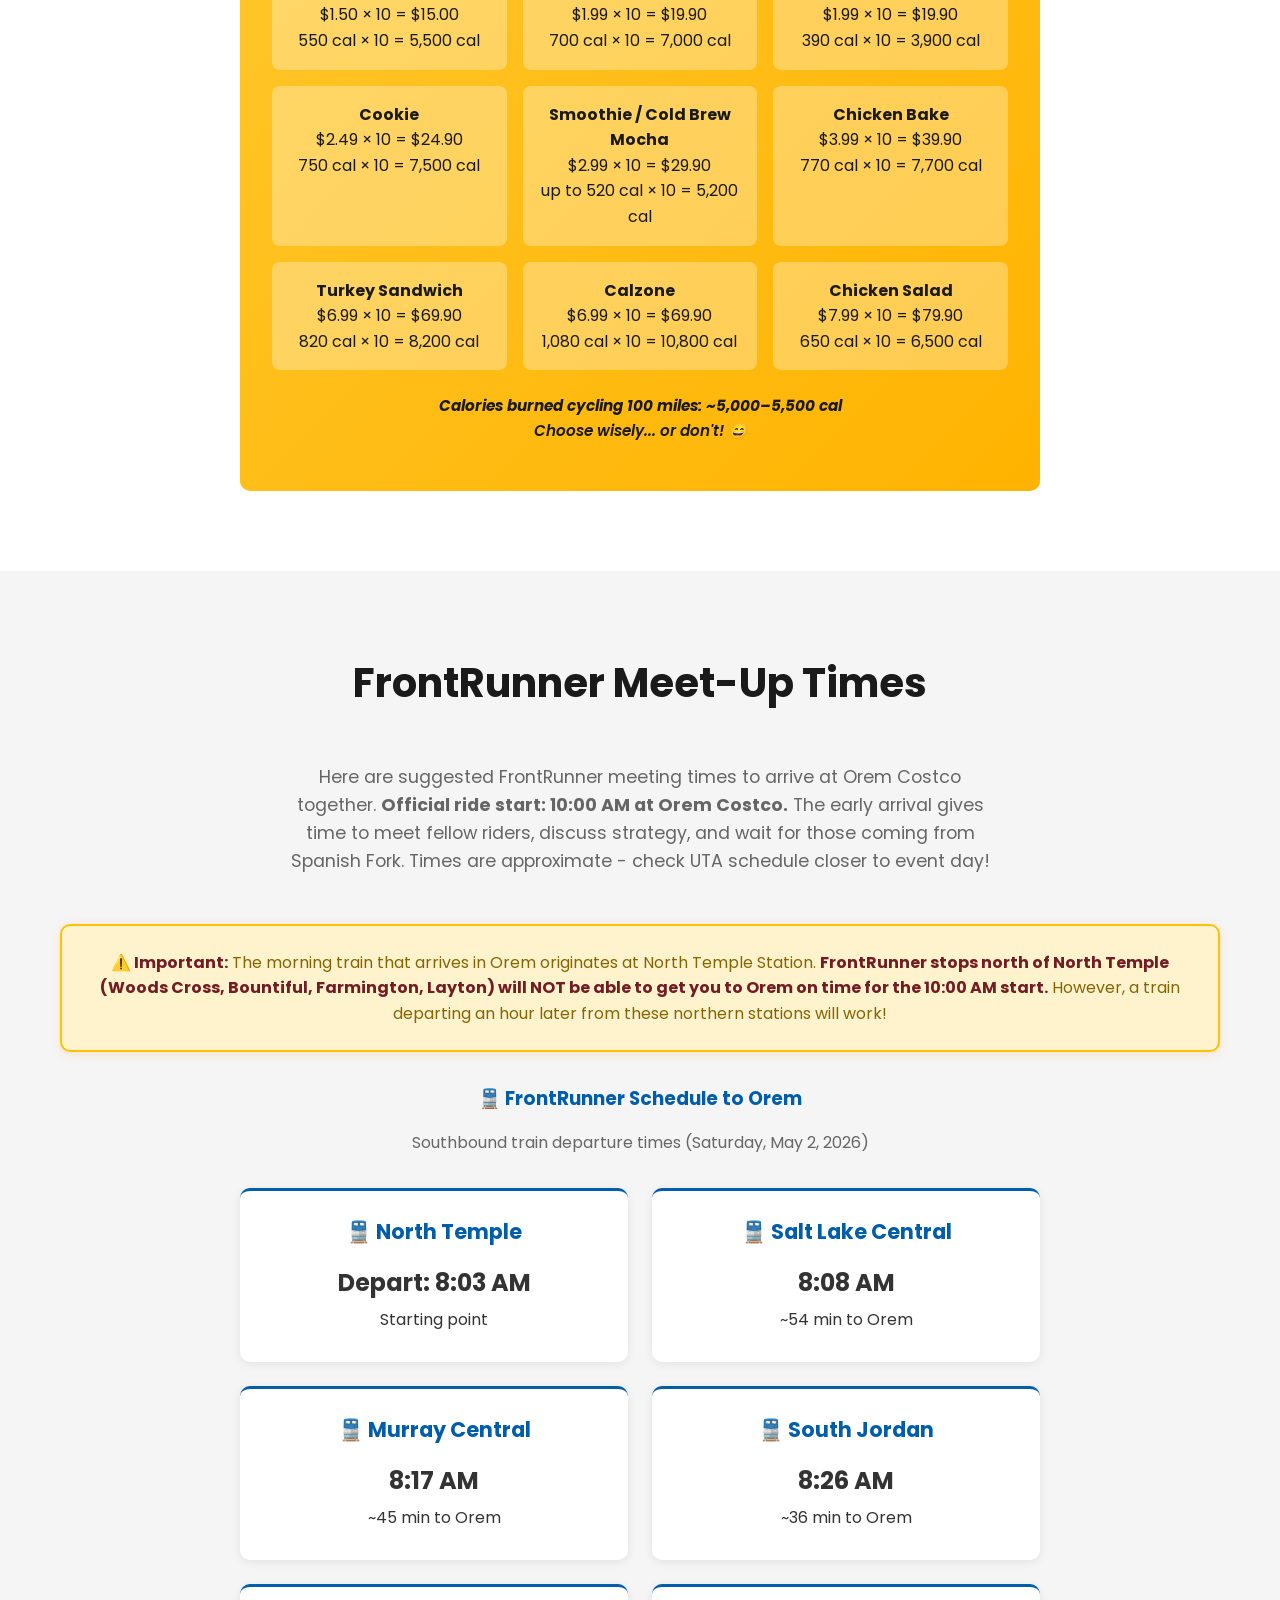
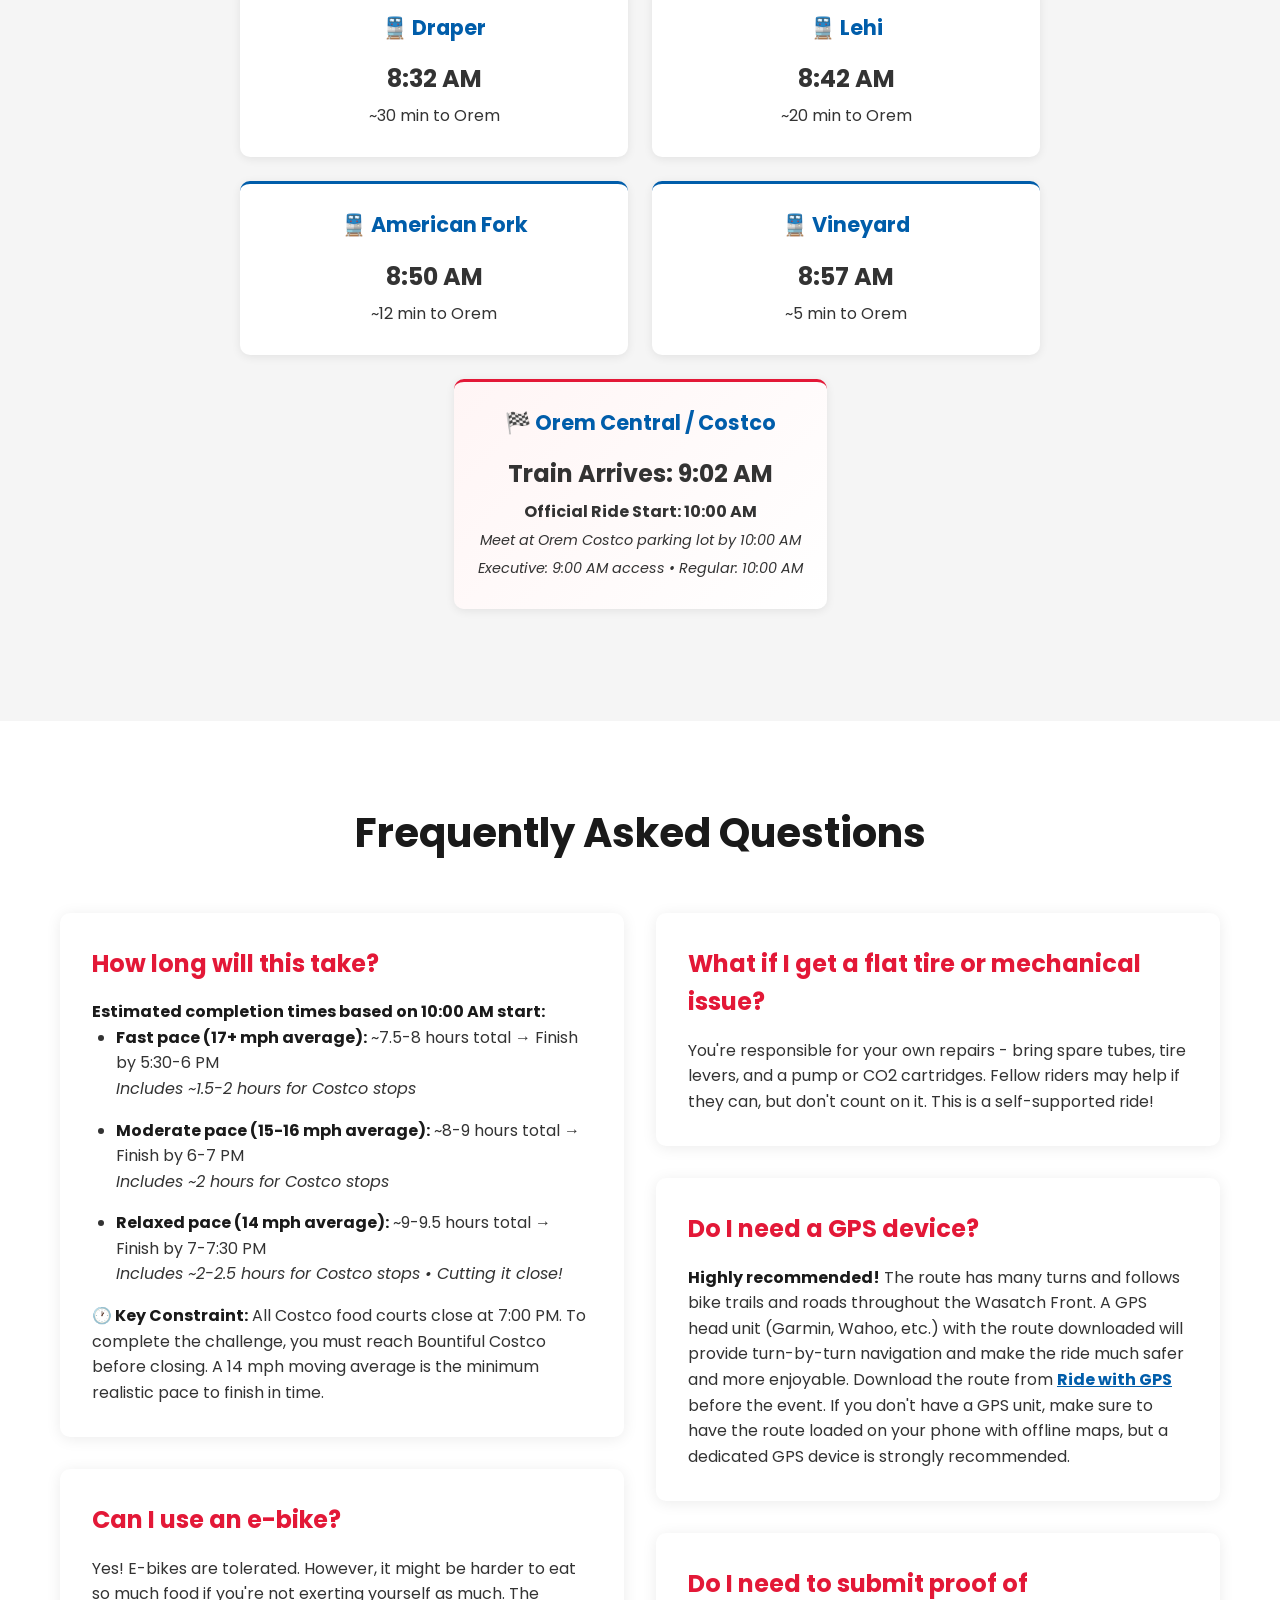
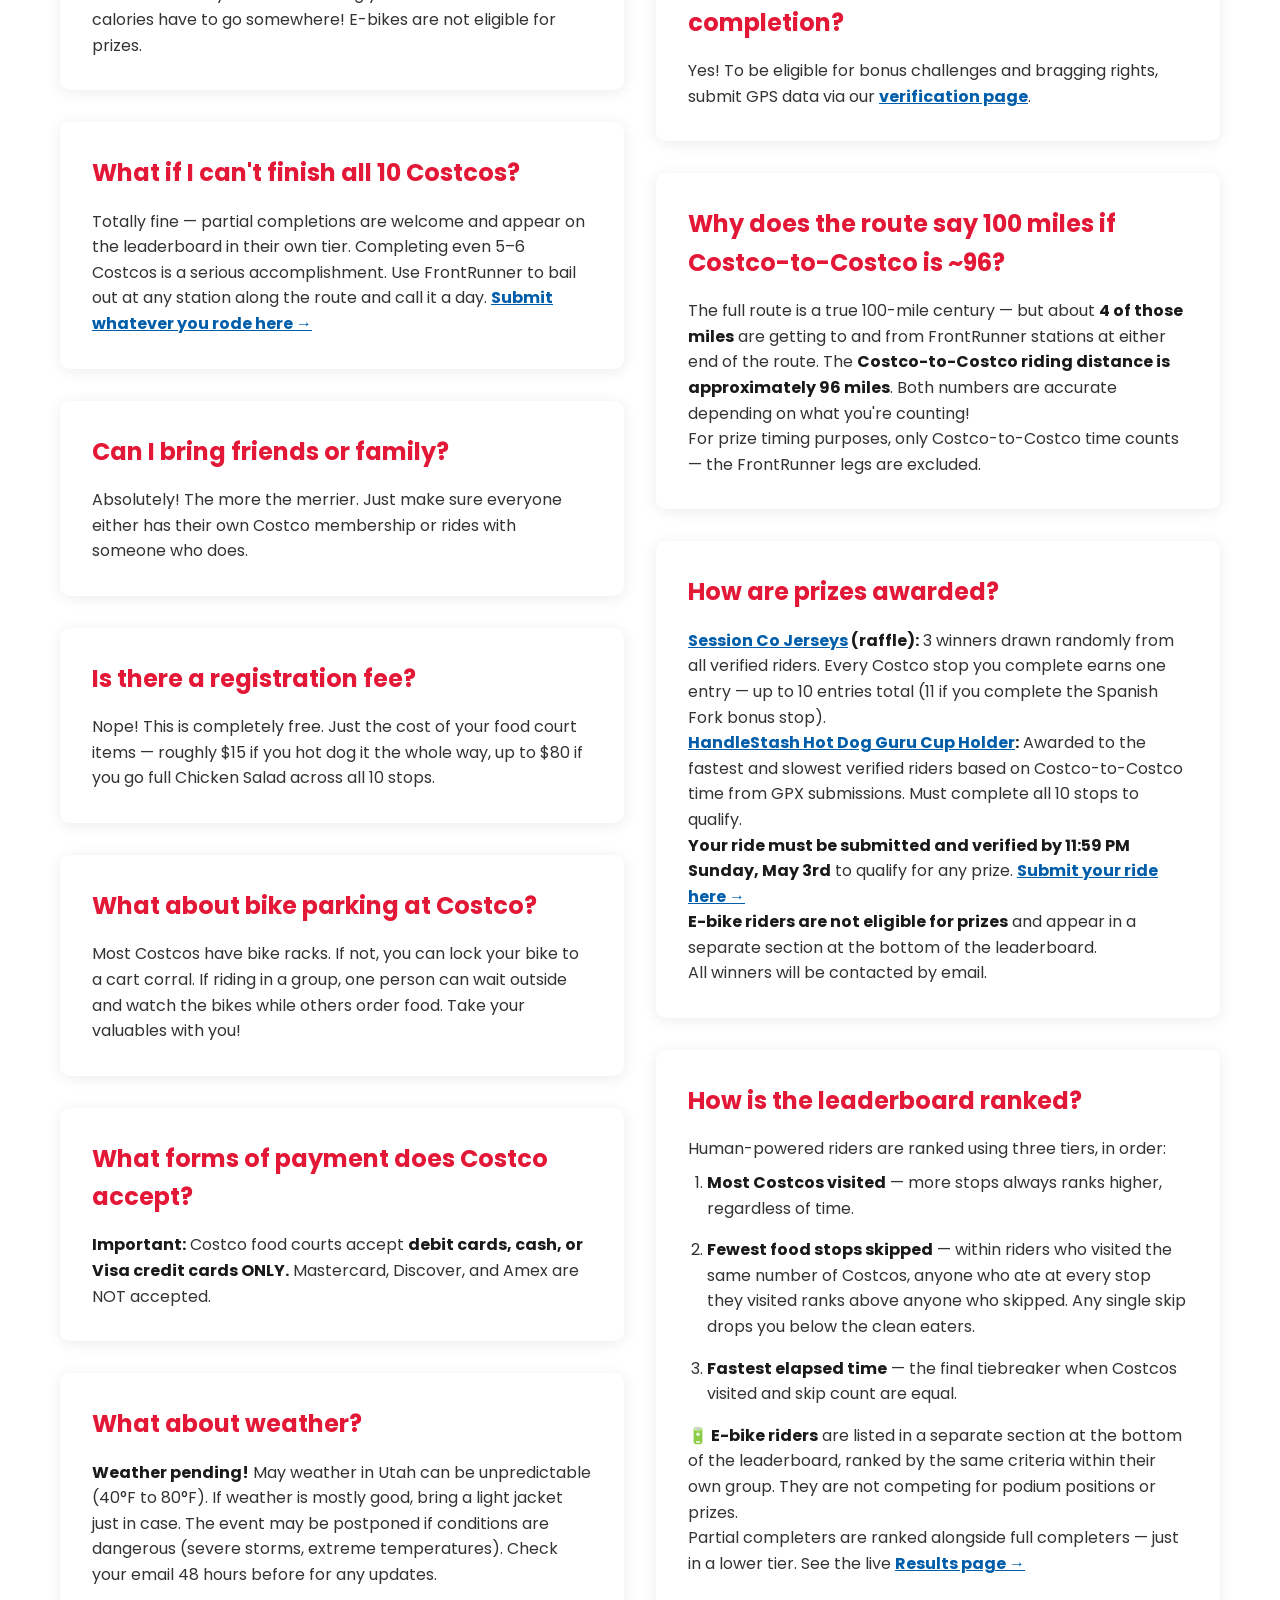
==== commit f78fd358: "Minor cleanup: rename Finishers to Riders, remove orphaned image, de-dup GPS tip, add Register to re" ====
--- a/index.html
+++ b/index.html
@@ -291,9 +291,6 @@
                         <li><strong>Submit your ride by 11:59 PM Sunday, May 3rd</strong> to qualify for prizes and appear on the leaderboard. <a href="/verify" style="color: var(--secondary-color); font-weight: 600;">Submit here →</a></li>
                         <li>Additional rules may be amended or added to protect the spirit of this event, which is to ride your bicycle to a statistically irresponsible number of Costcos in one day.</li>
                     </ol>
-                    <p style="margin-top: 1rem; padding: 1rem; background: rgba(255, 199, 44, 0.1); border-left: 4px solid var(--accent-color); border-radius: 5px;">
-                        <strong>📱 Highly Recommended:</strong> A GPS head unit with the route downloaded. The route has many turns and a GPS device will make navigation much easier and safer. Download from <a href="https://ridewithgps.com/routes/53521603" target="_blank" style="color: var(--secondary-color); text-decoration: underline; font-weight: 600;">Ride with GPS</a>.
-                    </p>
                 </div>
 
                 <div class="rule-card">
@@ -333,7 +330,7 @@
                         <div class="bonus-card">
                             <div class="bonus-icon">⚡</div>
                             <h4>Speed Demon</h4>
-                            <p>Complete the entire challenge in under 7 hours (elapsed time from first bite to last bite - fastest time wins!)</p>
+                            <p>Complete the entire challenge in under 7 hours of elapsed time</p>
                         </div>
                         <div class="bonus-card">
                             <div class="bonus-icon">🏔️</div>
@@ -639,7 +636,6 @@
                             <br><em>Includes ~2-2.5 hours for Costco stops • Cutting it close!</em></li>
                     </ul>
                     <p><strong>🕐 Key Constraint:</strong> All Costco food courts close at 7:00 PM. To complete the challenge, you must reach Bountiful Costco before closing. A 14 mph moving average is the minimum realistic pace to finish in time.</p>
-                    <p><strong>Note:</strong> Sunset on May 2, 2026 is approximately 8:20 PM. Lights are required by law after sunset.</p>
                 </div>
                 
                 <div class="rule-card">
@@ -659,7 +655,7 @@
                 
                 <div class="rule-card">
                     <h3>Is there a registration fee?</h3>
-                    <p>Nope! This is completely free. Just the cost of your food court items — roughly $15 if you hot dog it the whole way, up to $80 if you go full menu variety across all 10 stops.</p>
+                    <p>Nope! This is completely free. Just the cost of your food court items — roughly $15 if you hot dog it the whole way, up to $80 if you go full Chicken Salad across all 10 stops.</p>
                 </div>
                 
                 <div class="rule-card">
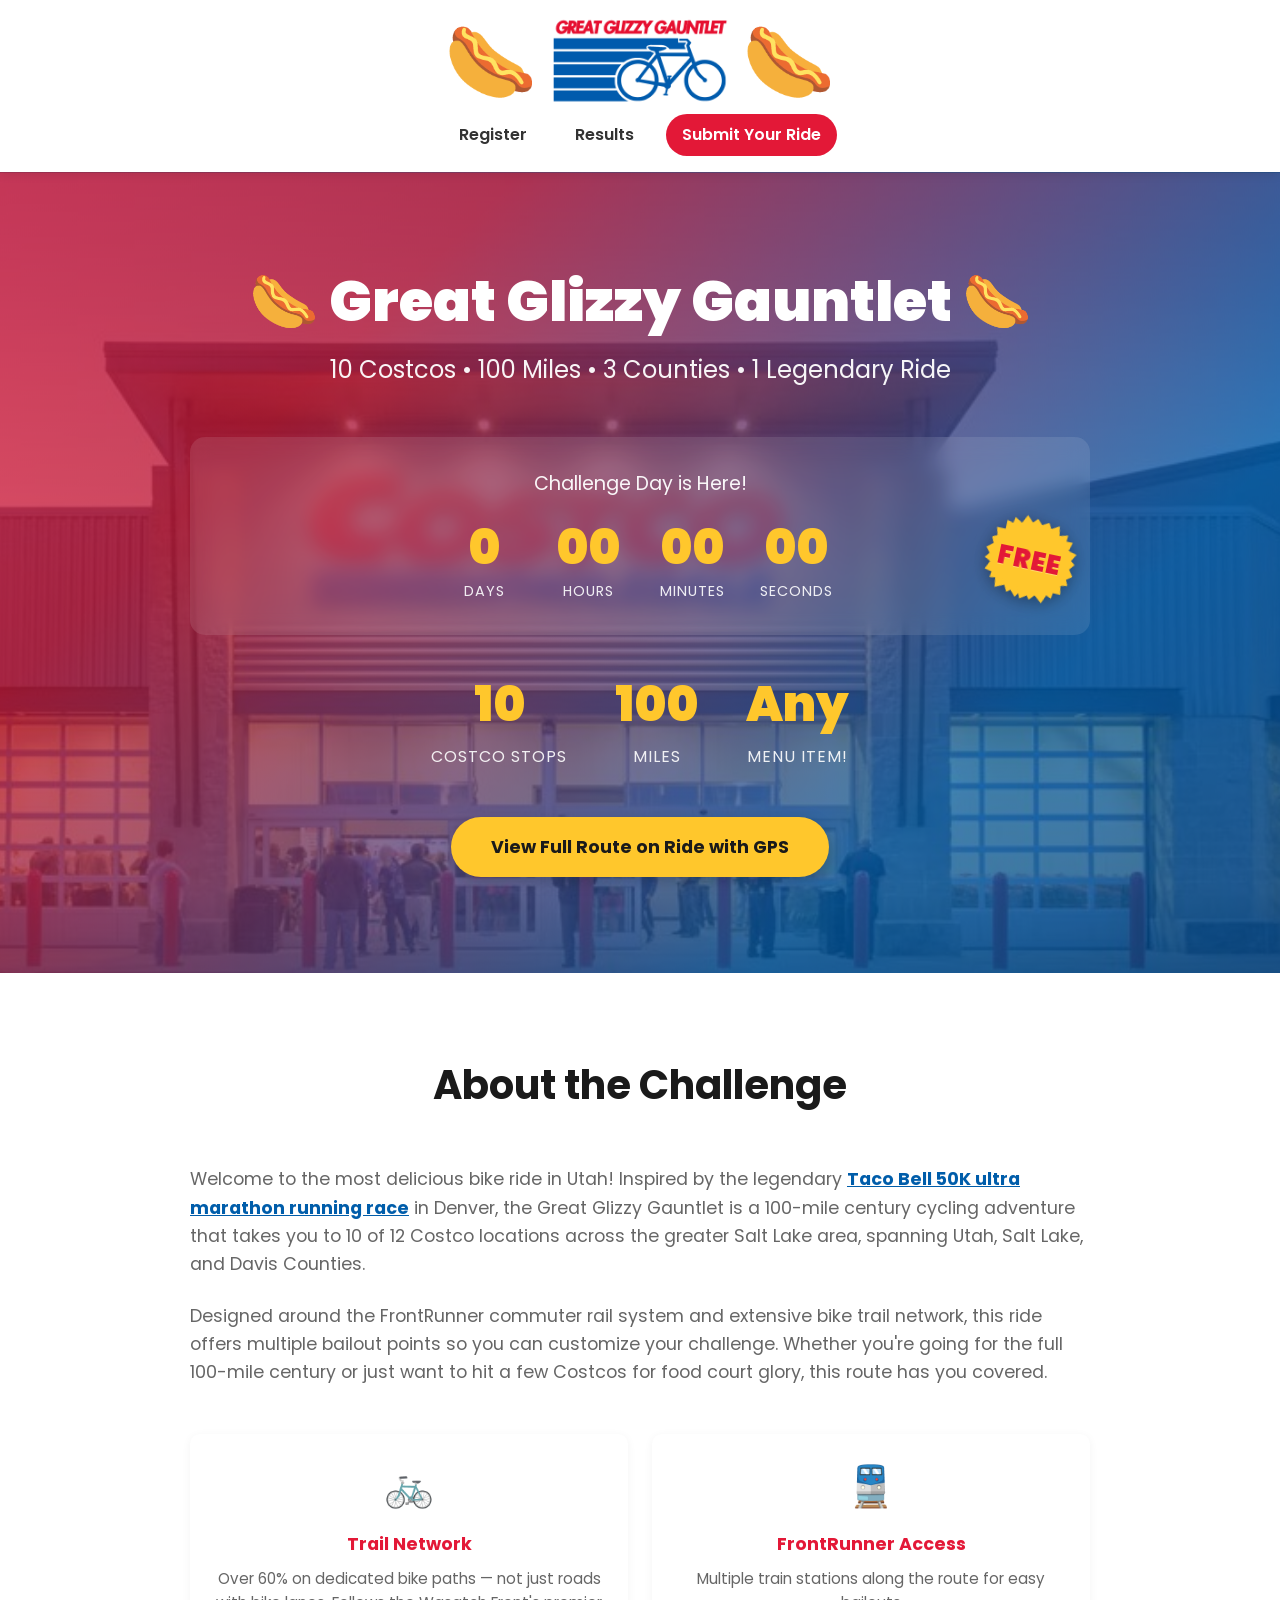
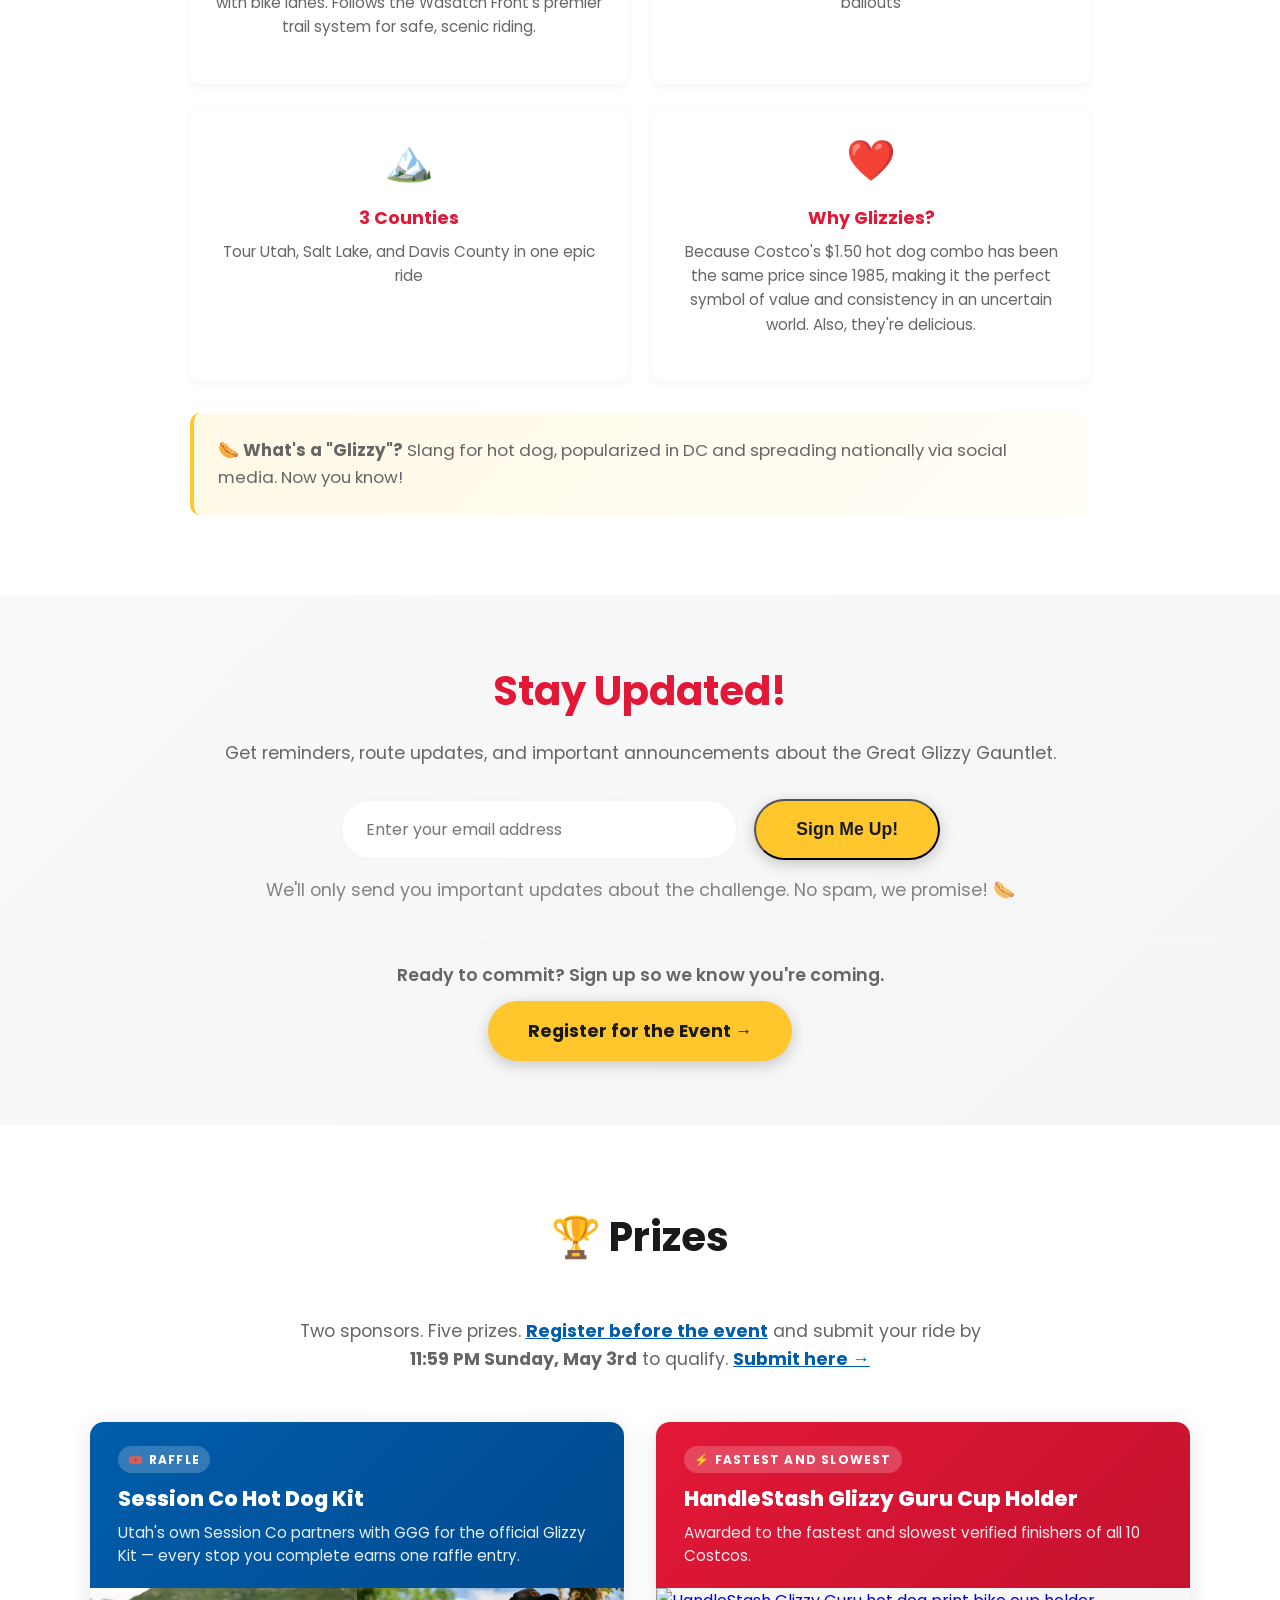
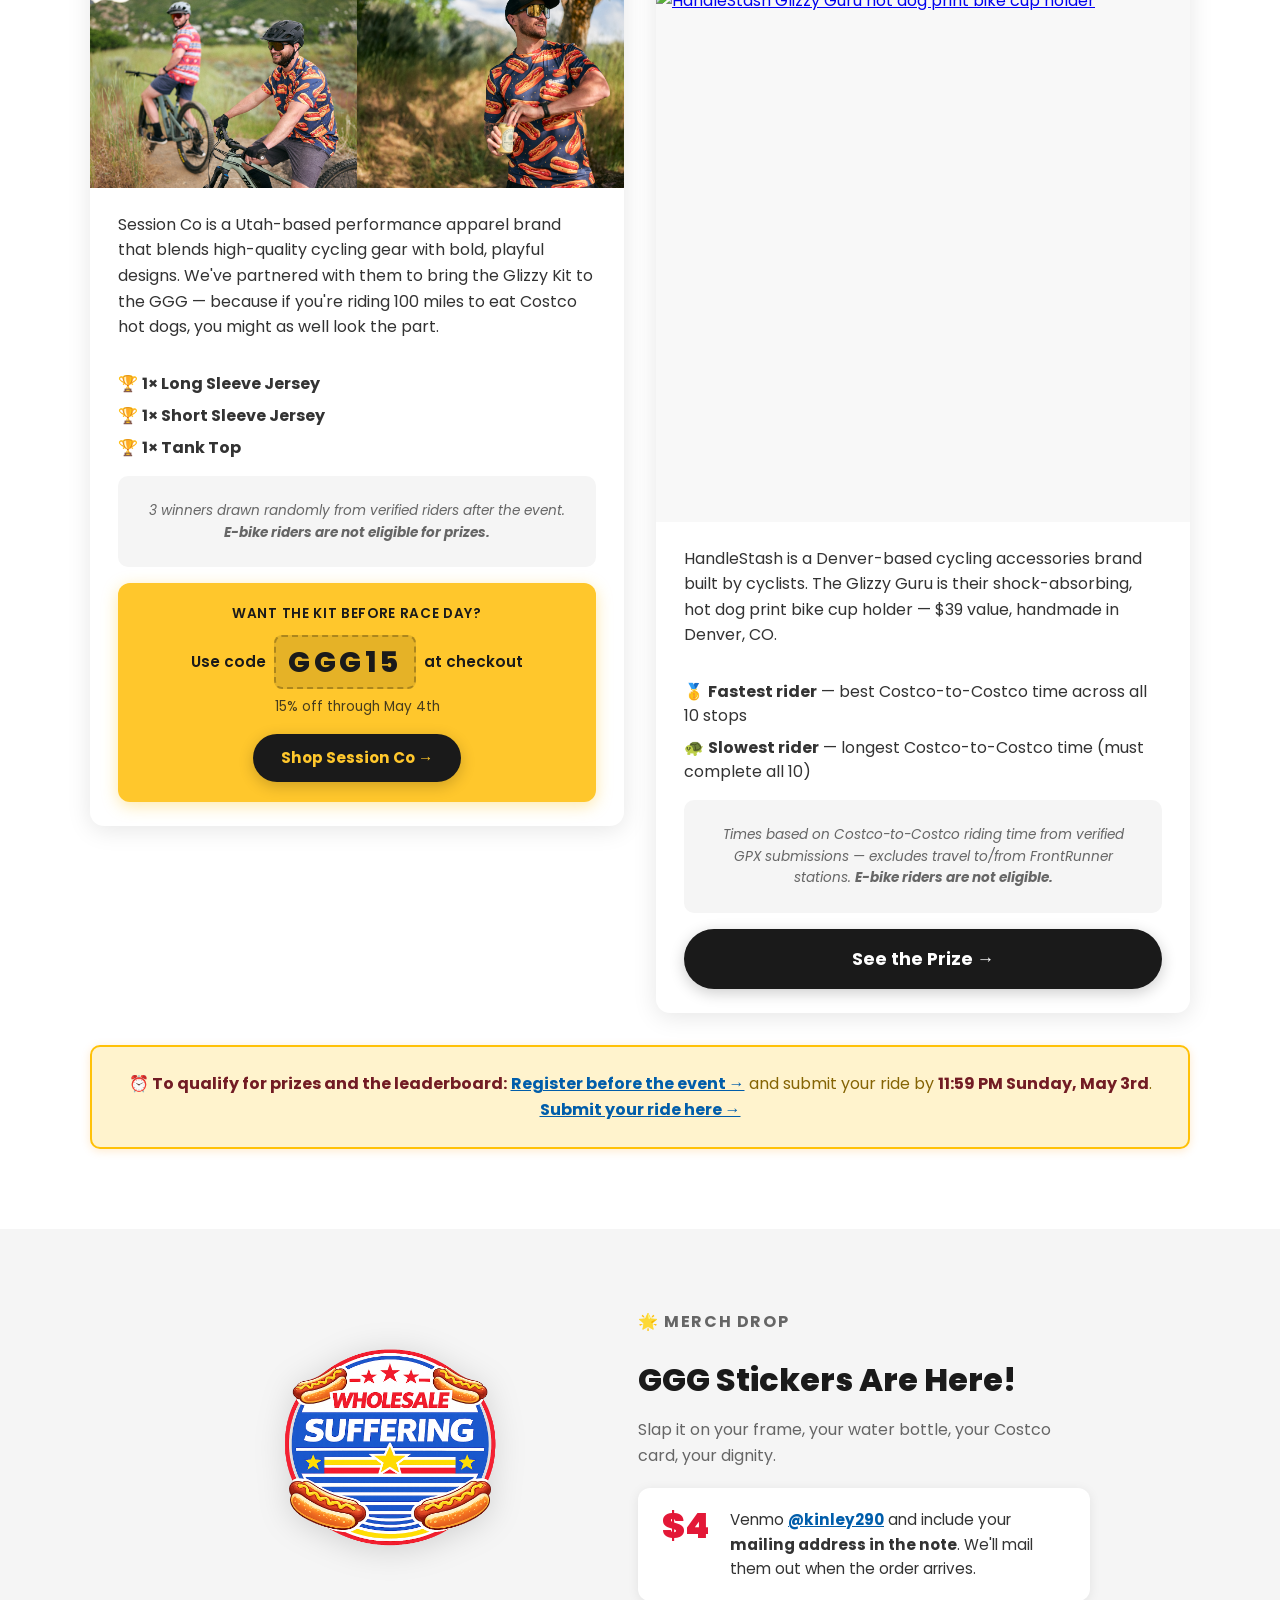
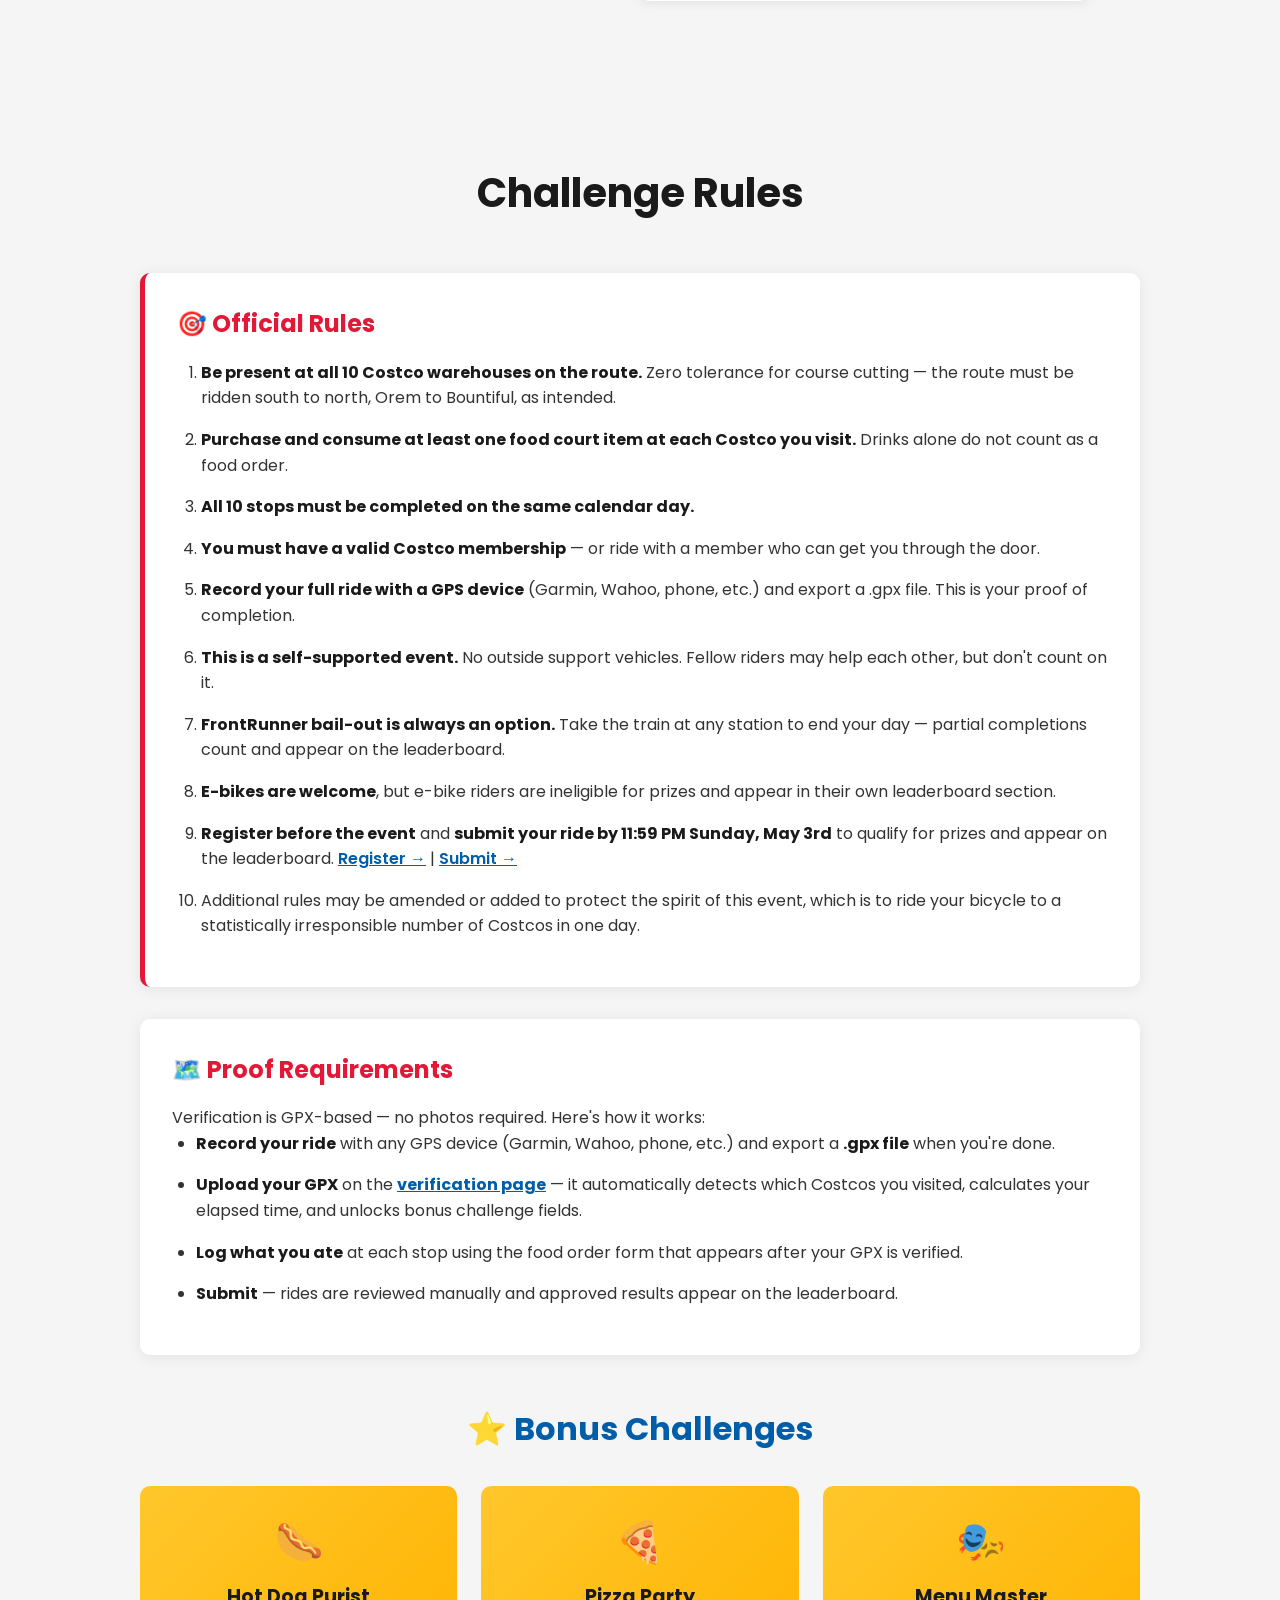
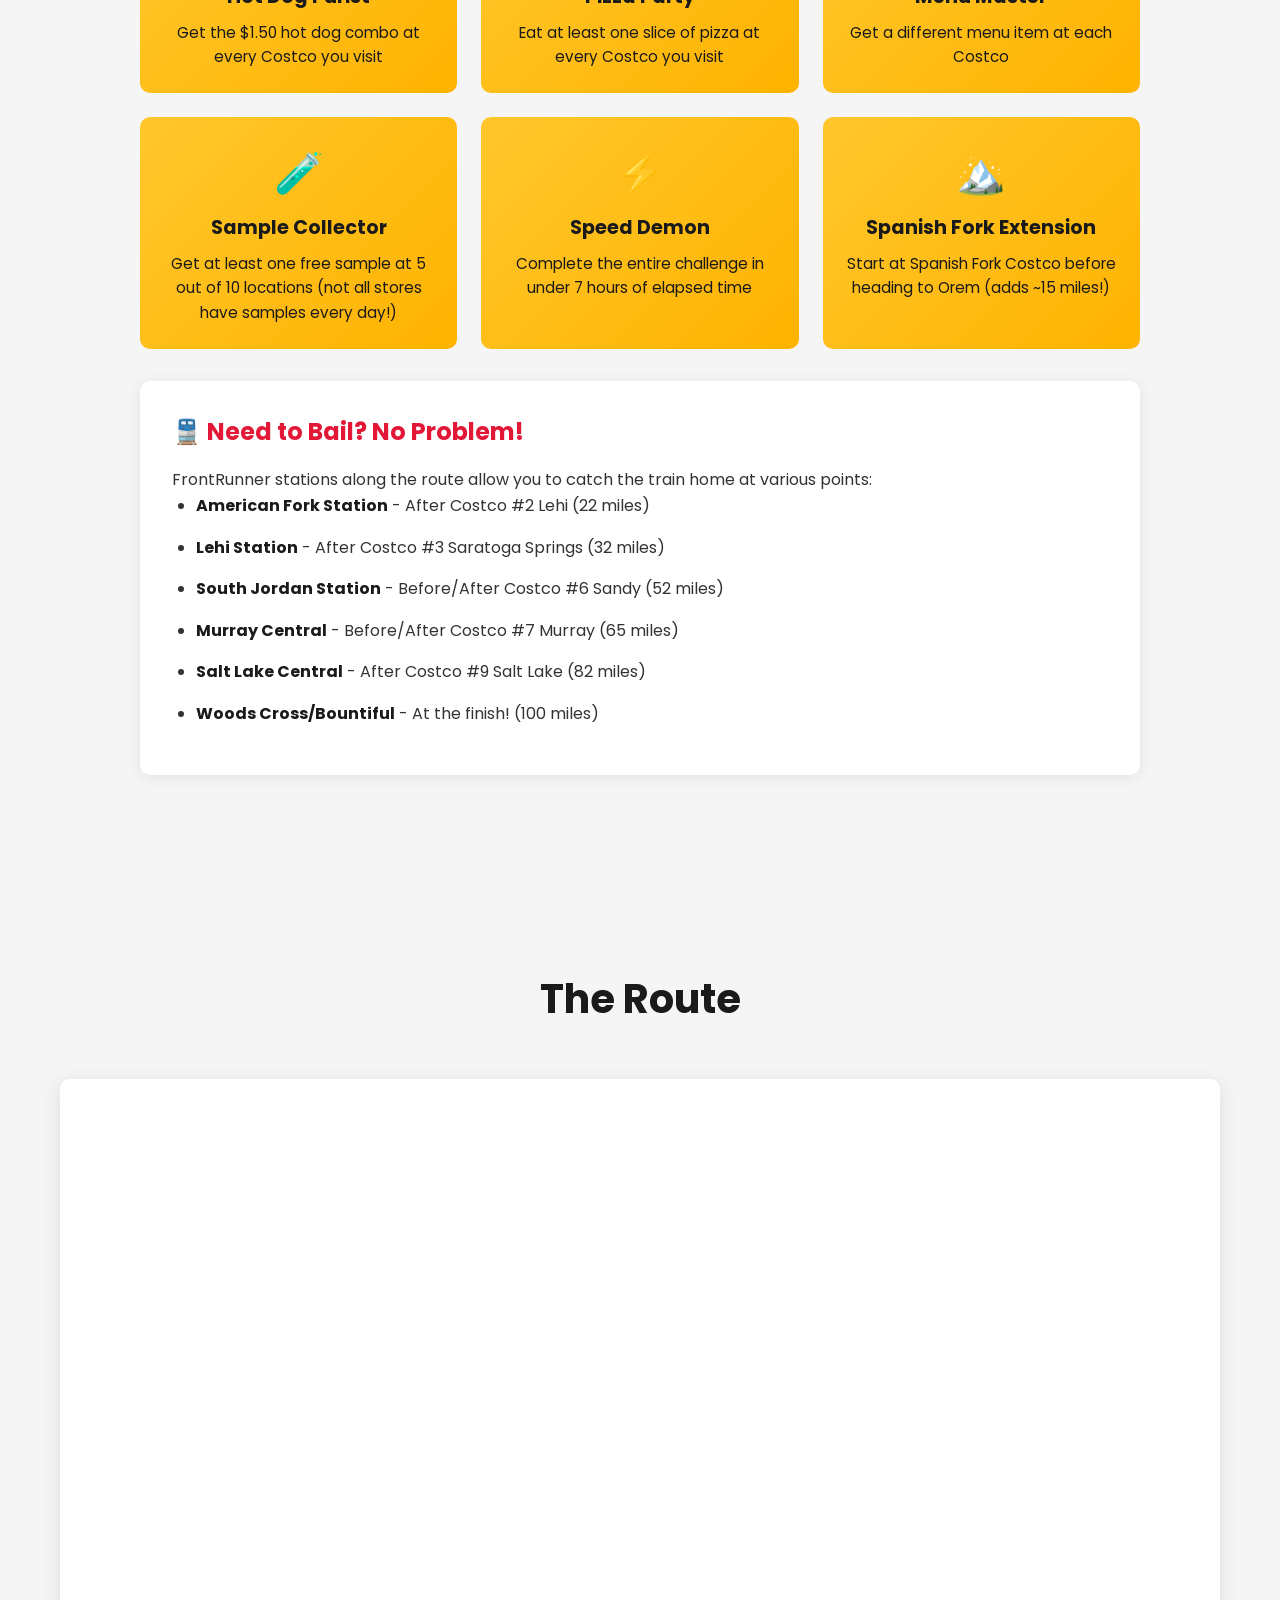
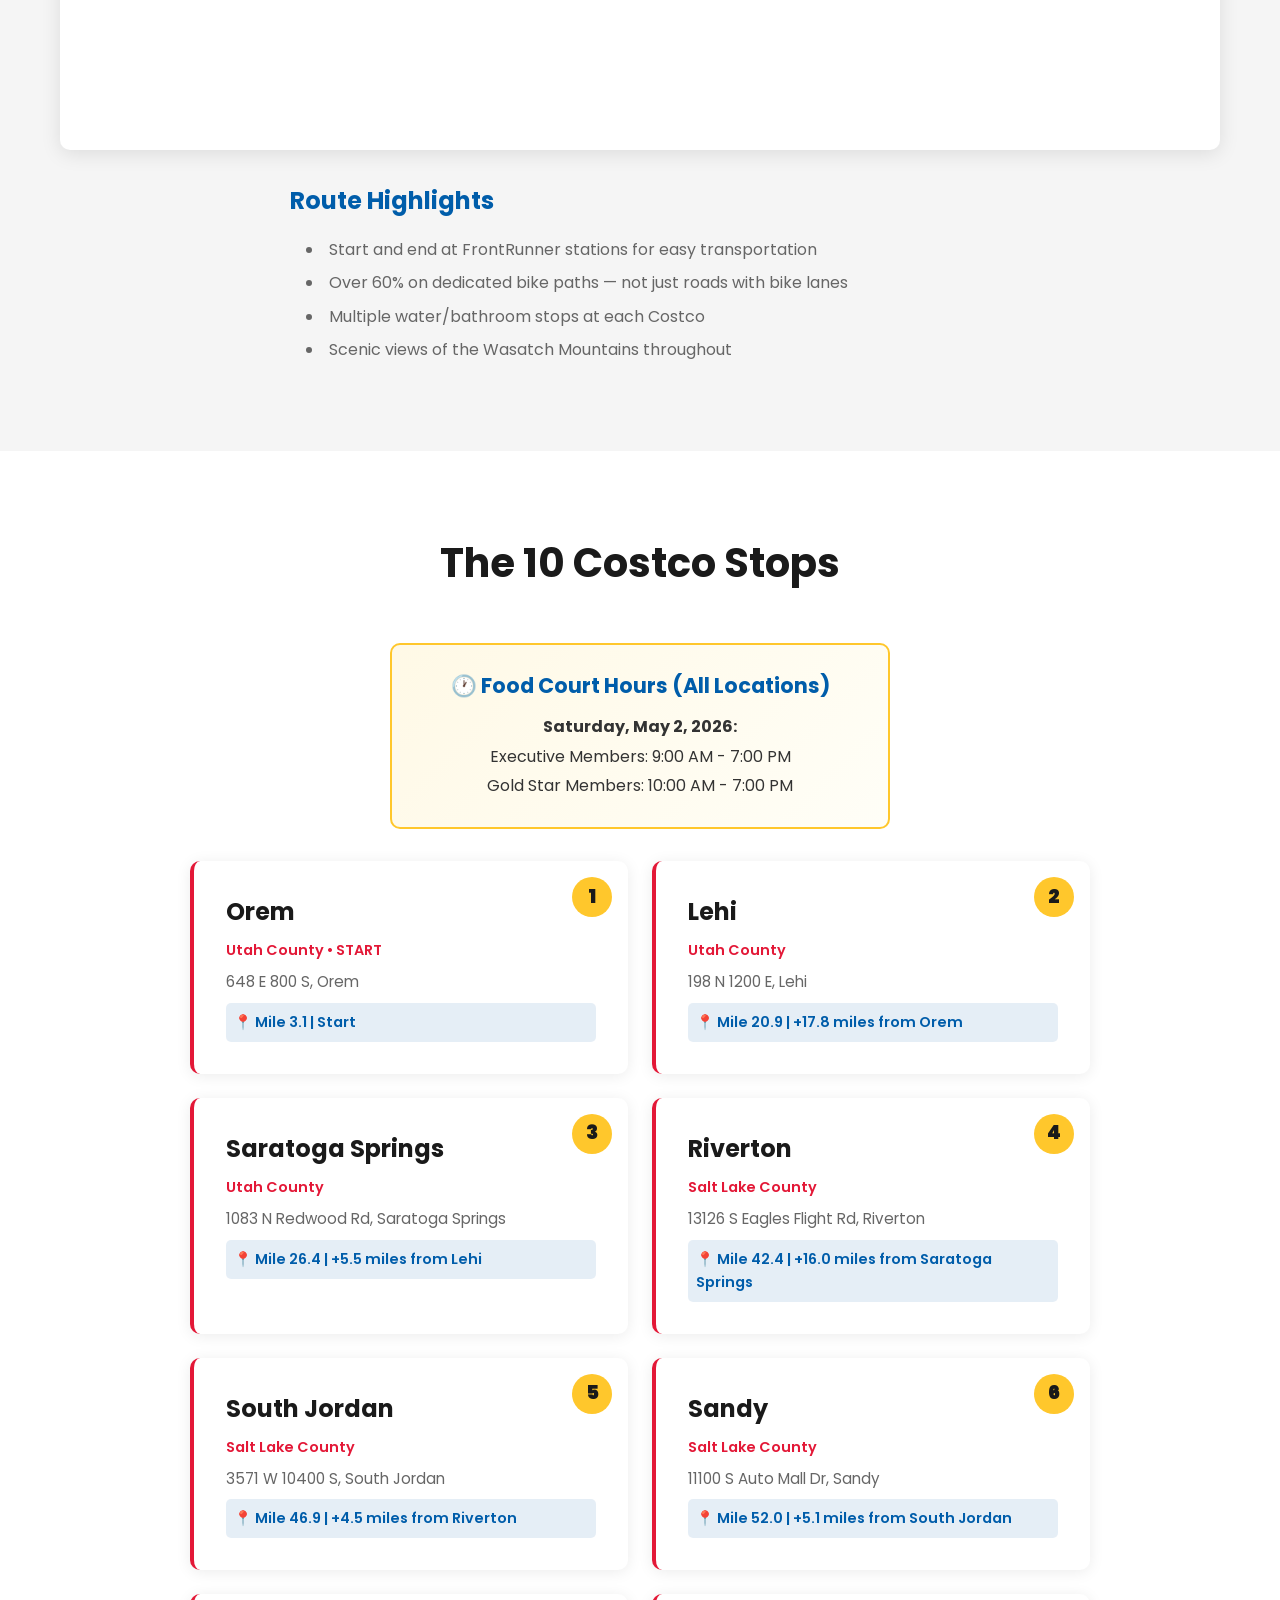
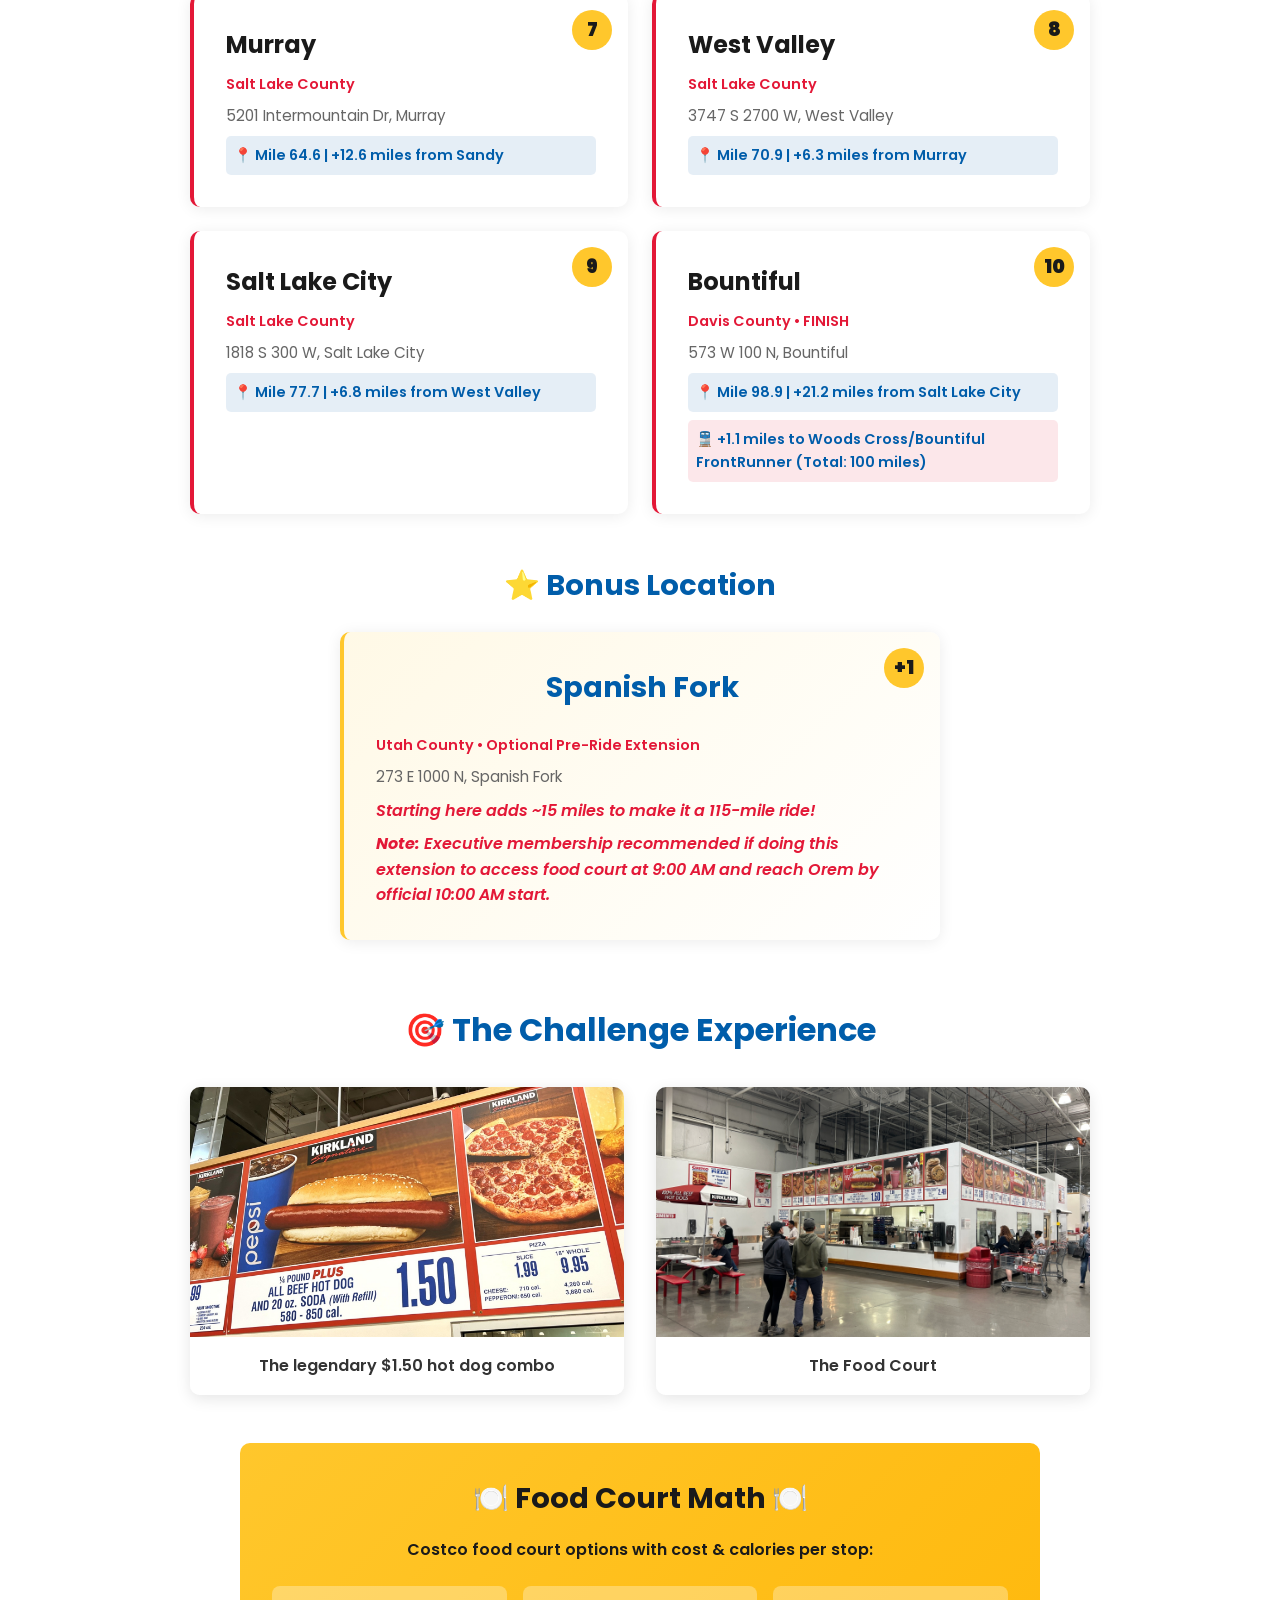
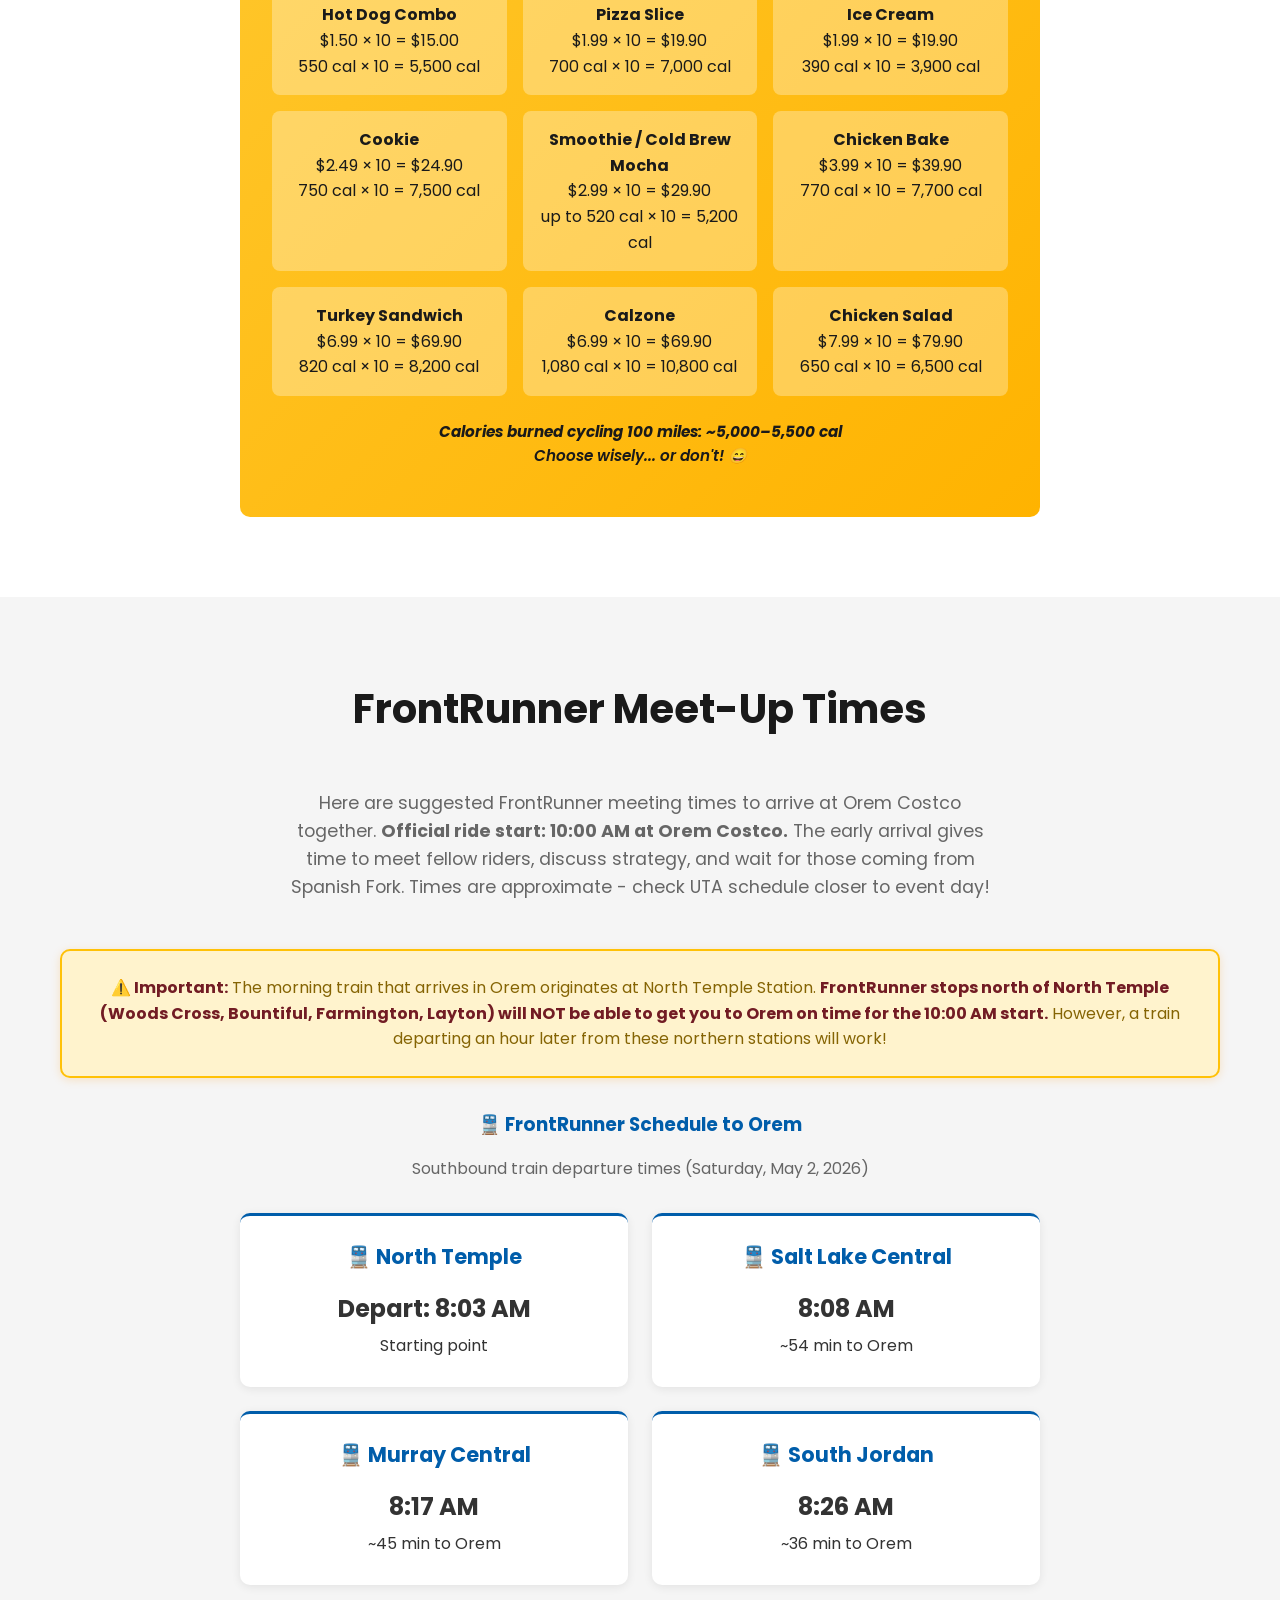
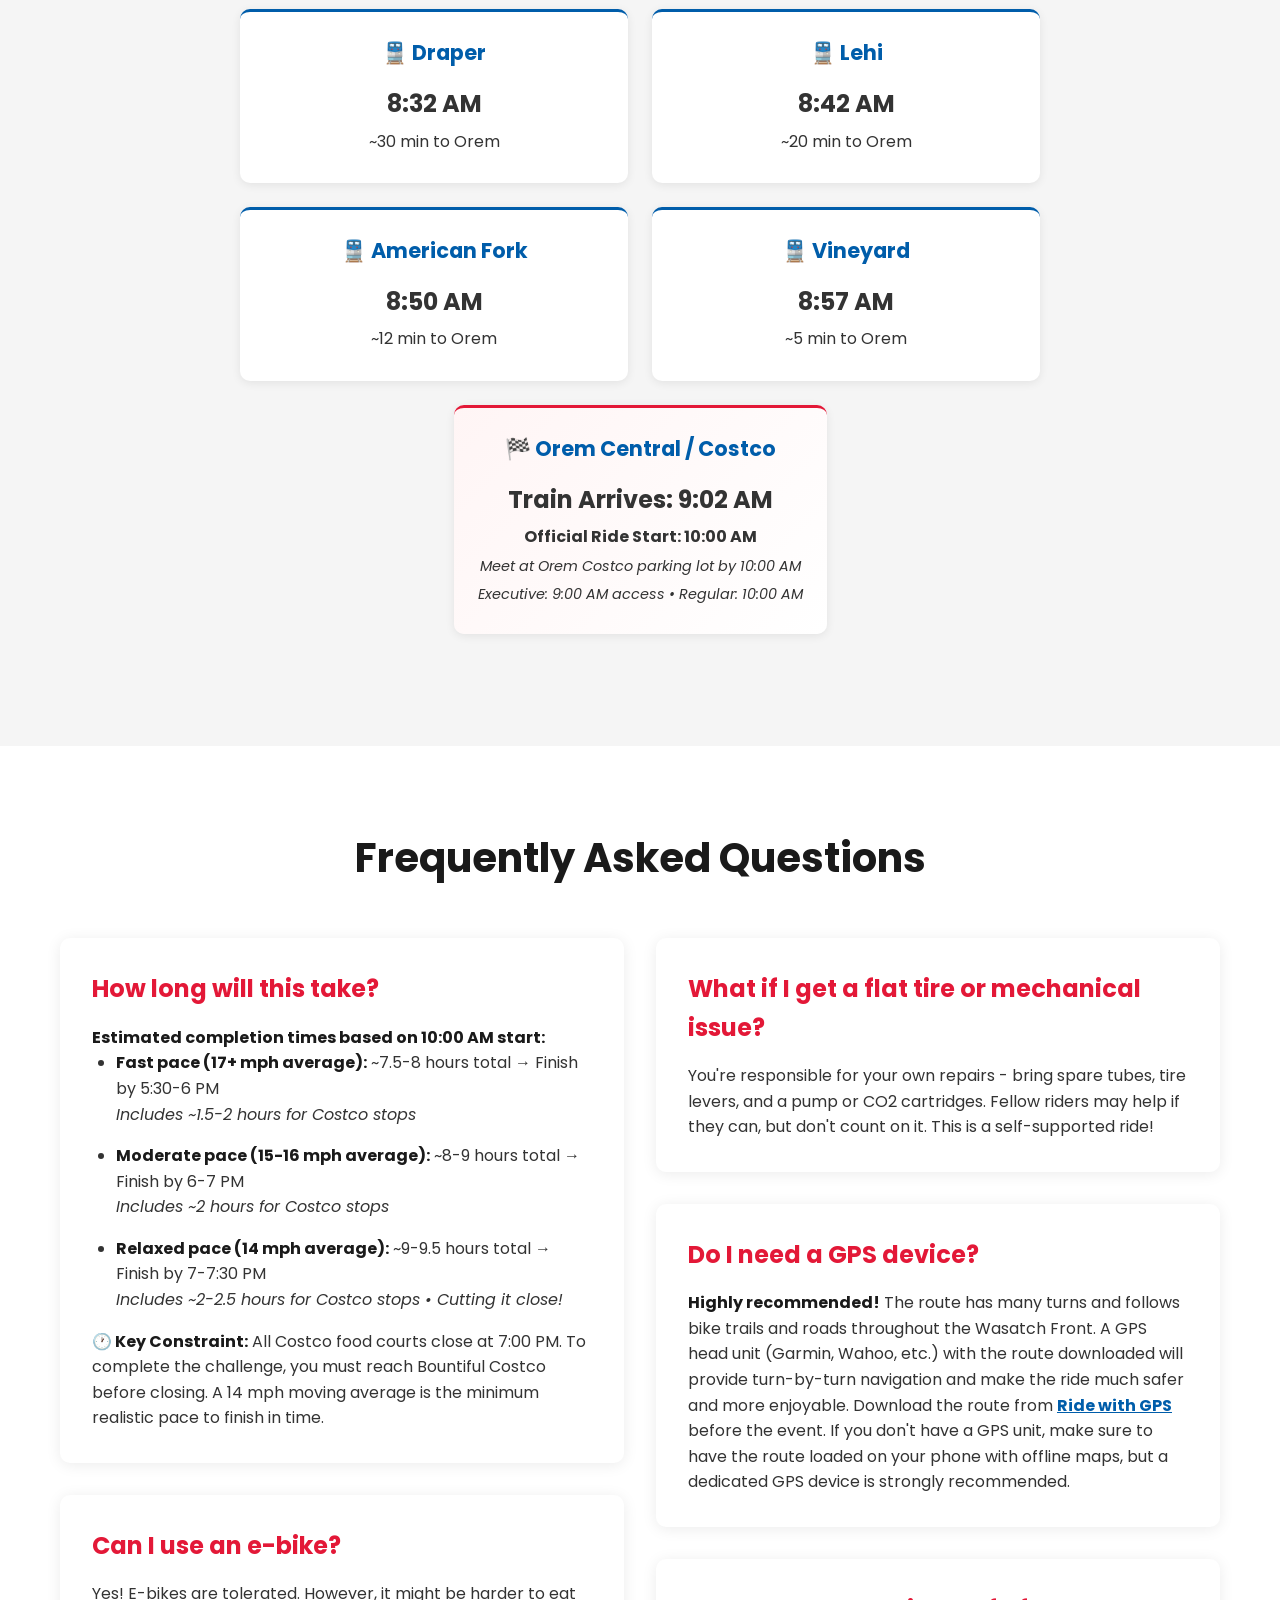
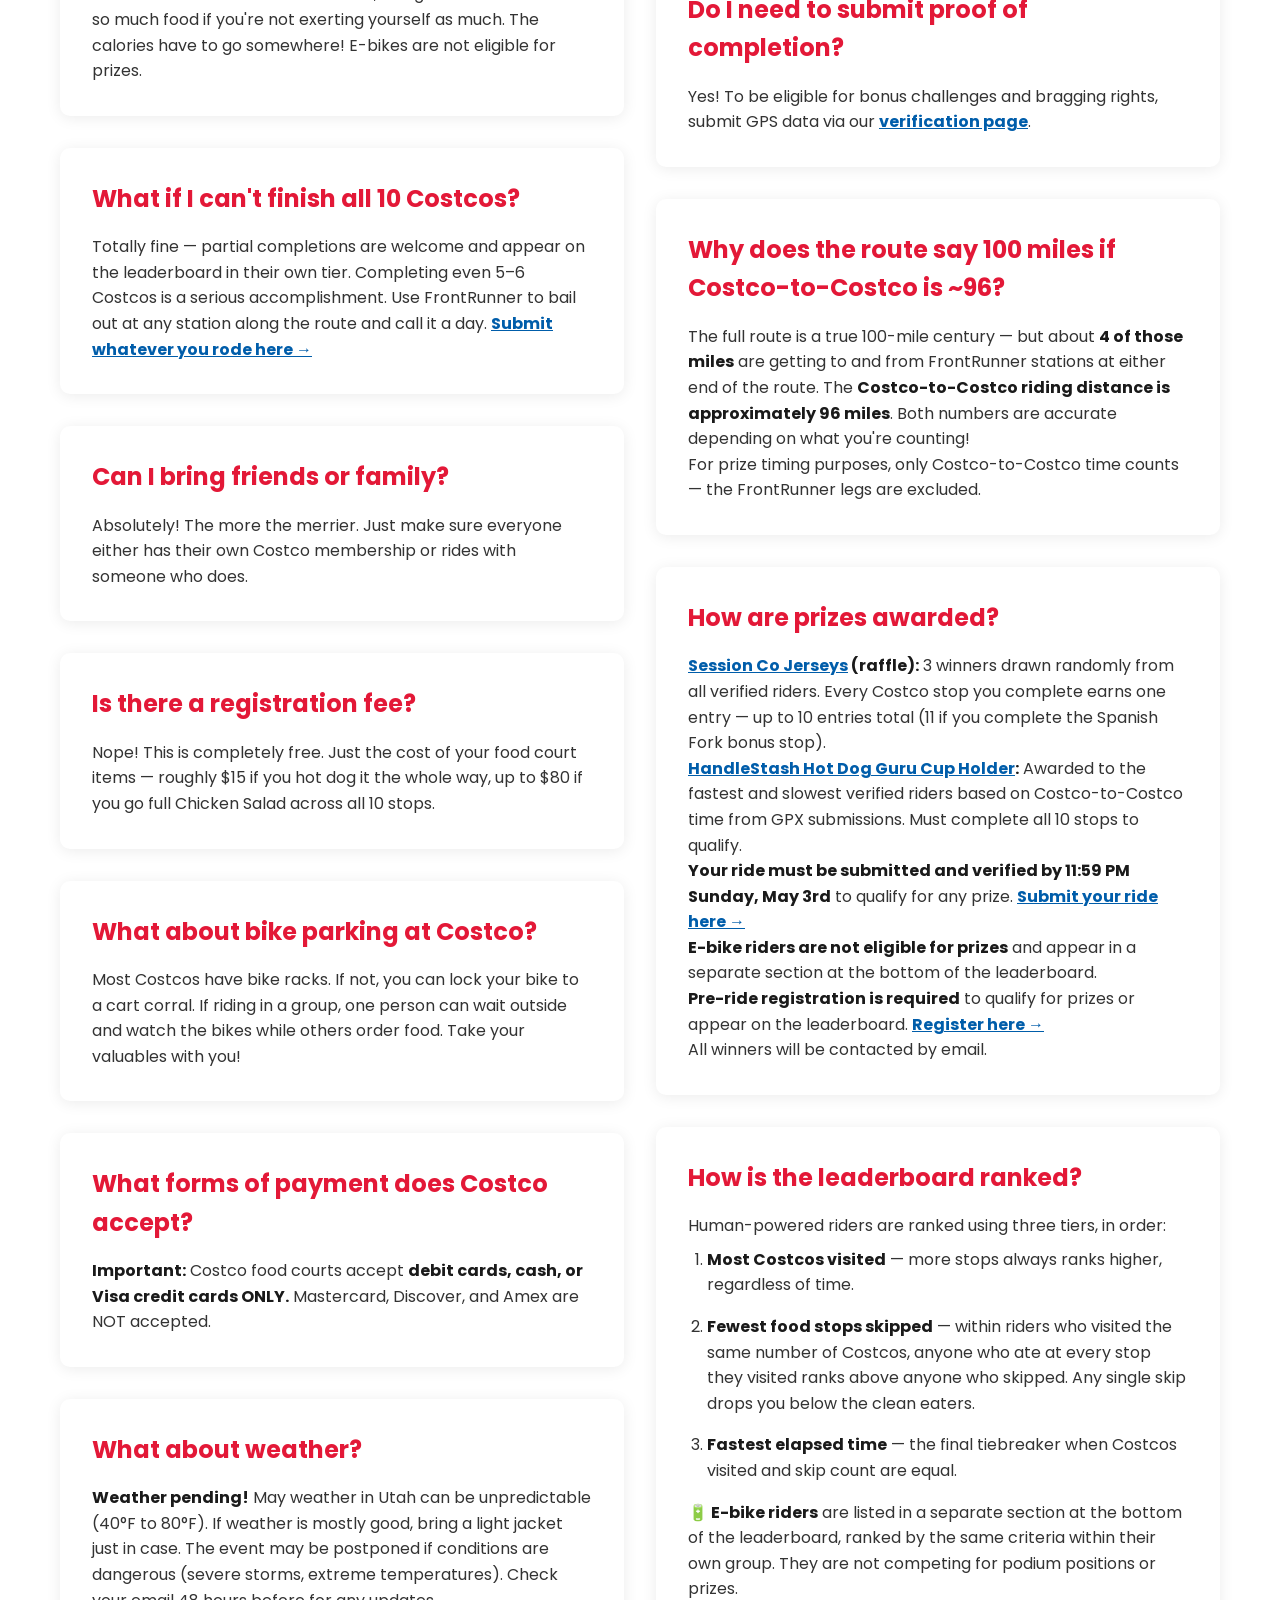
==== commit aba29bc9: "Require pre-ride registration to qualify for leaderboard and prizes" ====
--- a/index.html
+++ b/index.html
@@ -186,7 +186,7 @@
     <section id="prizes" class="section prizes-section">
         <div class="container">
             <h2 class="section-title">🏆 Prizes</h2>
-            <p class="section-intro">Two sponsors. Five prizes. Submit your ride by <strong>11:59 PM Sunday, May 3rd</strong> to qualify. <a href="/verify" class="survey-link">Submit here →</a></p>
+            <p class="section-intro">Two sponsors. Five prizes. <a href="https://docs.google.com/forms/d/e/1FAIpQLSeb15Sr8Yv5YkO3eQ57dbbVTs3uttnRn5mVl6pLwMNZBPZWVg/viewform" target="_blank" class="survey-link">Register before the event</a> and submit your ride by <strong>11:59 PM Sunday, May 3rd</strong> to qualify. <a href="/verify" class="survey-link">Submit here →</a></p>
 
             <div class="prizes-grid">
 
@@ -249,7 +249,7 @@
 
             <!-- Shared deadline -->
             <div class="important-notice prizes-deadline">
-                <strong>⏰ Submission Deadline for All Prizes:</strong> Submit your ride by <strong>11:59 PM Sunday, May 3rd</strong>. <a href="/verify" class="survey-link">Submit your ride here →</a>
+                <strong>⏰ To qualify for prizes and the leaderboard:</strong> <a href="https://docs.google.com/forms/d/e/1FAIpQLSeb15Sr8Yv5YkO3eQ57dbbVTs3uttnRn5mVl6pLwMNZBPZWVg/viewform" target="_blank" class="survey-link">Register before the event →</a> and submit your ride by <strong>11:59 PM Sunday, May 3rd</strong>. <a href="/verify" class="survey-link">Submit your ride here →</a>
             </div>
         </div>
     </section>
@@ -288,7 +288,7 @@
                         <li><strong>This is a self-supported event.</strong> No outside support vehicles. Fellow riders may help each other, but don't count on it.</li>
                         <li><strong>FrontRunner bail-out is always an option.</strong> Take the train at any station to end your day — partial completions count and appear on the leaderboard.</li>
                         <li><strong>E-bikes are welcome</strong>, but e-bike riders are ineligible for prizes and appear in their own leaderboard section.</li>
-                        <li><strong>Submit your ride by 11:59 PM Sunday, May 3rd</strong> to qualify for prizes and appear on the leaderboard. <a href="/verify" style="color: var(--secondary-color); font-weight: 600;">Submit here →</a></li>
+                        <li><strong>Register before the event</strong> and <strong>submit your ride by 11:59 PM Sunday, May 3rd</strong> to qualify for prizes and appear on the leaderboard. <a href="https://docs.google.com/forms/d/e/1FAIpQLSeb15Sr8Yv5YkO3eQ57dbbVTs3uttnRn5mVl6pLwMNZBPZWVg/viewform" target="_blank" style="color: var(--secondary-color); font-weight: 600;">Register →</a> | <a href="/verify" style="color: var(--secondary-color); font-weight: 600;">Submit →</a></li>
                         <li>Additional rules may be amended or added to protect the spirit of this event, which is to ride your bicycle to a statistically irresponsible number of Costcos in one day.</li>
                     </ol>
                 </div>
@@ -700,6 +700,7 @@
                     <p><strong><a href="https://handlestash.com/products/glizzy-guru-session-collab-shock-absorbing-bike-cup-holder" target="_blank" class="survey-link">HandleStash Hot Dog Guru Cup Holder</a>:</strong> Awarded to the fastest and slowest verified riders based on Costco-to-Costco time from GPX submissions. Must complete all 10 stops to qualify.</p>
                     <p><strong>Your ride must be submitted and verified by 11:59 PM Sunday, May 3rd</strong> to qualify for any prize. <a href="/verify" class="survey-link">Submit your ride here →</a></p>
                     <p><strong>E-bike riders are not eligible for prizes</strong> and appear in a separate section at the bottom of the leaderboard.</p>
+                    <p><strong>Pre-ride registration is required</strong> to qualify for prizes or appear on the leaderboard. <a href="https://docs.google.com/forms/d/e/1FAIpQLSeb15Sr8Yv5YkO3eQ57dbbVTs3uttnRn5mVl6pLwMNZBPZWVg/viewform" target="_blank" class="survey-link">Register here →</a></p>
                     <p>All winners will be contacted by email.</p>
                 </div>
 
@@ -713,6 +714,7 @@
                     </ol>
                     <p><strong>🔋 E-bike riders</strong> are listed in a separate section at the bottom of the leaderboard, ranked by the same criteria within their own group. They are not competing for podium positions or prizes.</p>
                     <p>Partial completers are ranked alongside full completers — just in a lower tier. See the live <a href="/results" class="survey-link">Results page →</a></p>
+                    <p><strong>Pre-ride registration is required</strong> to appear on the leaderboard. <a href="https://docs.google.com/forms/d/e/1FAIpQLSeb15Sr8Yv5YkO3eQ57dbbVTs3uttnRn5mVl6pLwMNZBPZWVg/viewform" target="_blank" class="survey-link">Register here →</a></p>
                 </div>
             </div>
         </div>
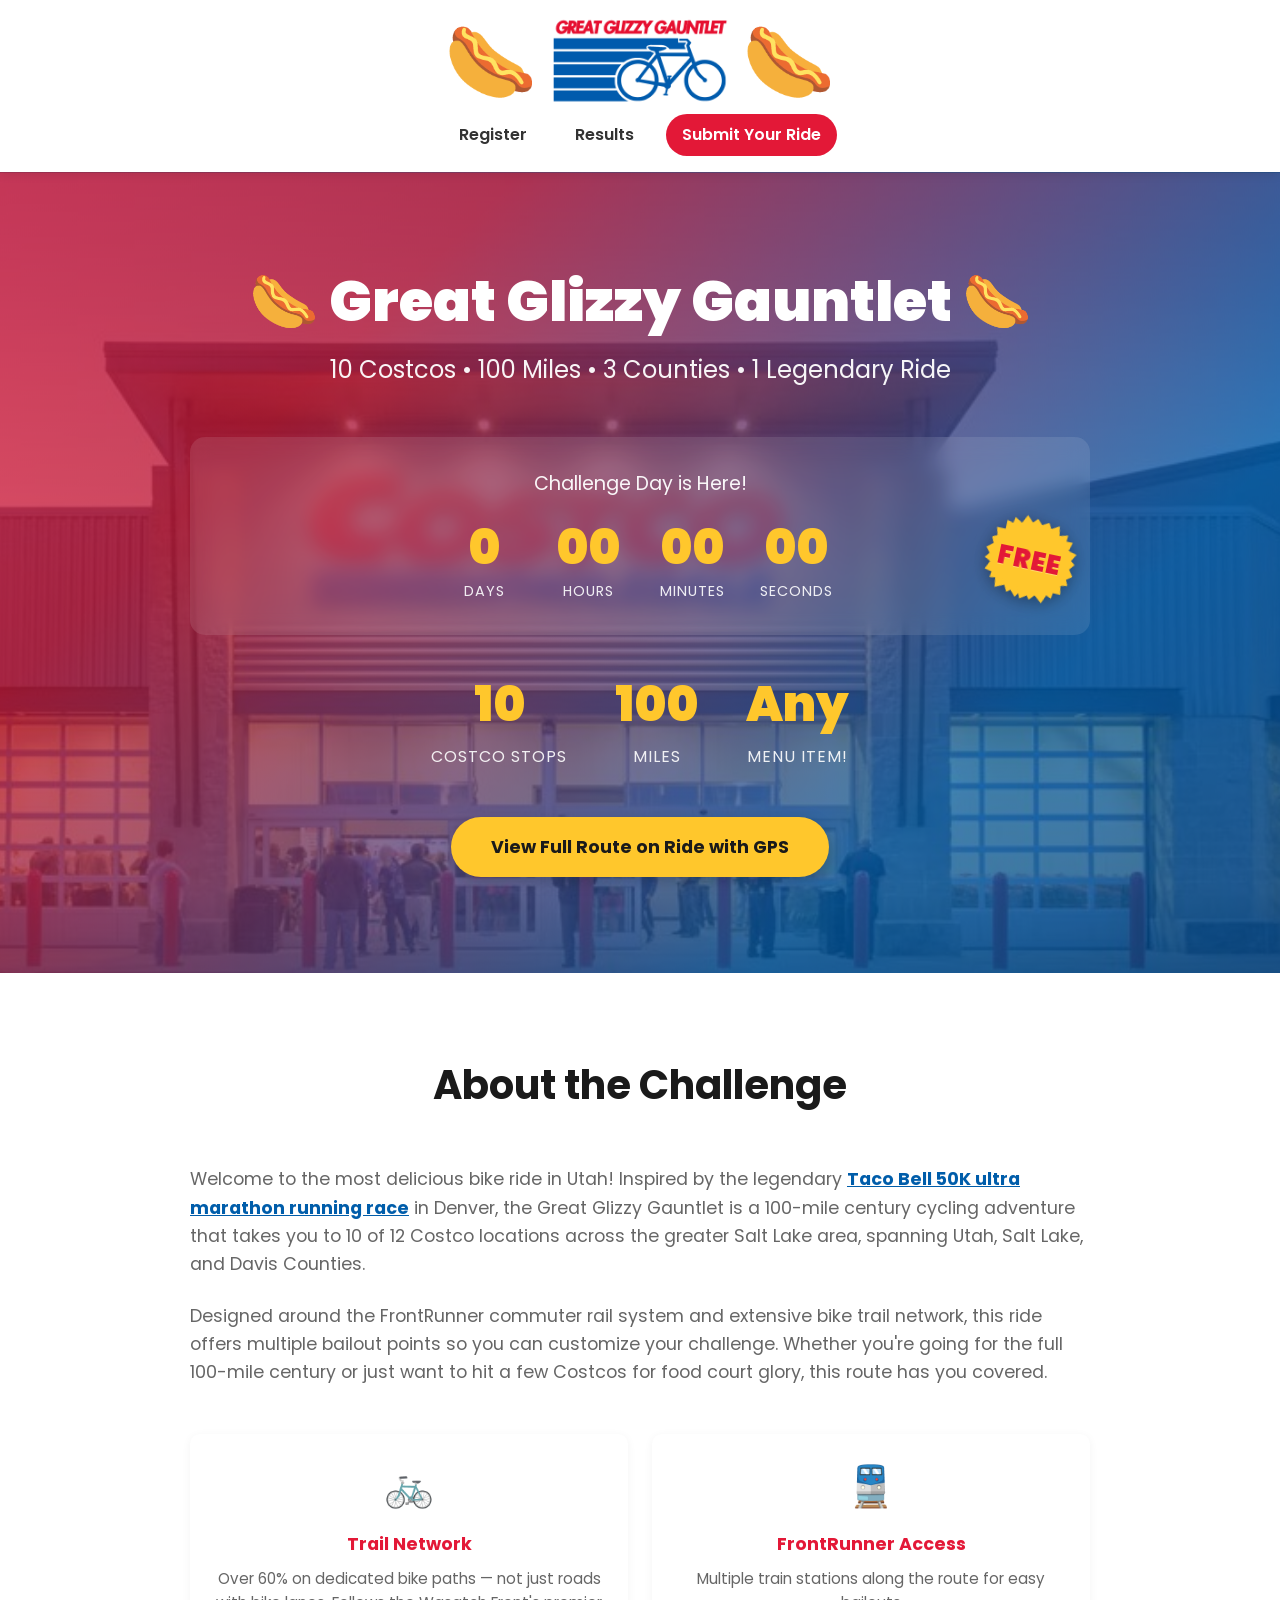
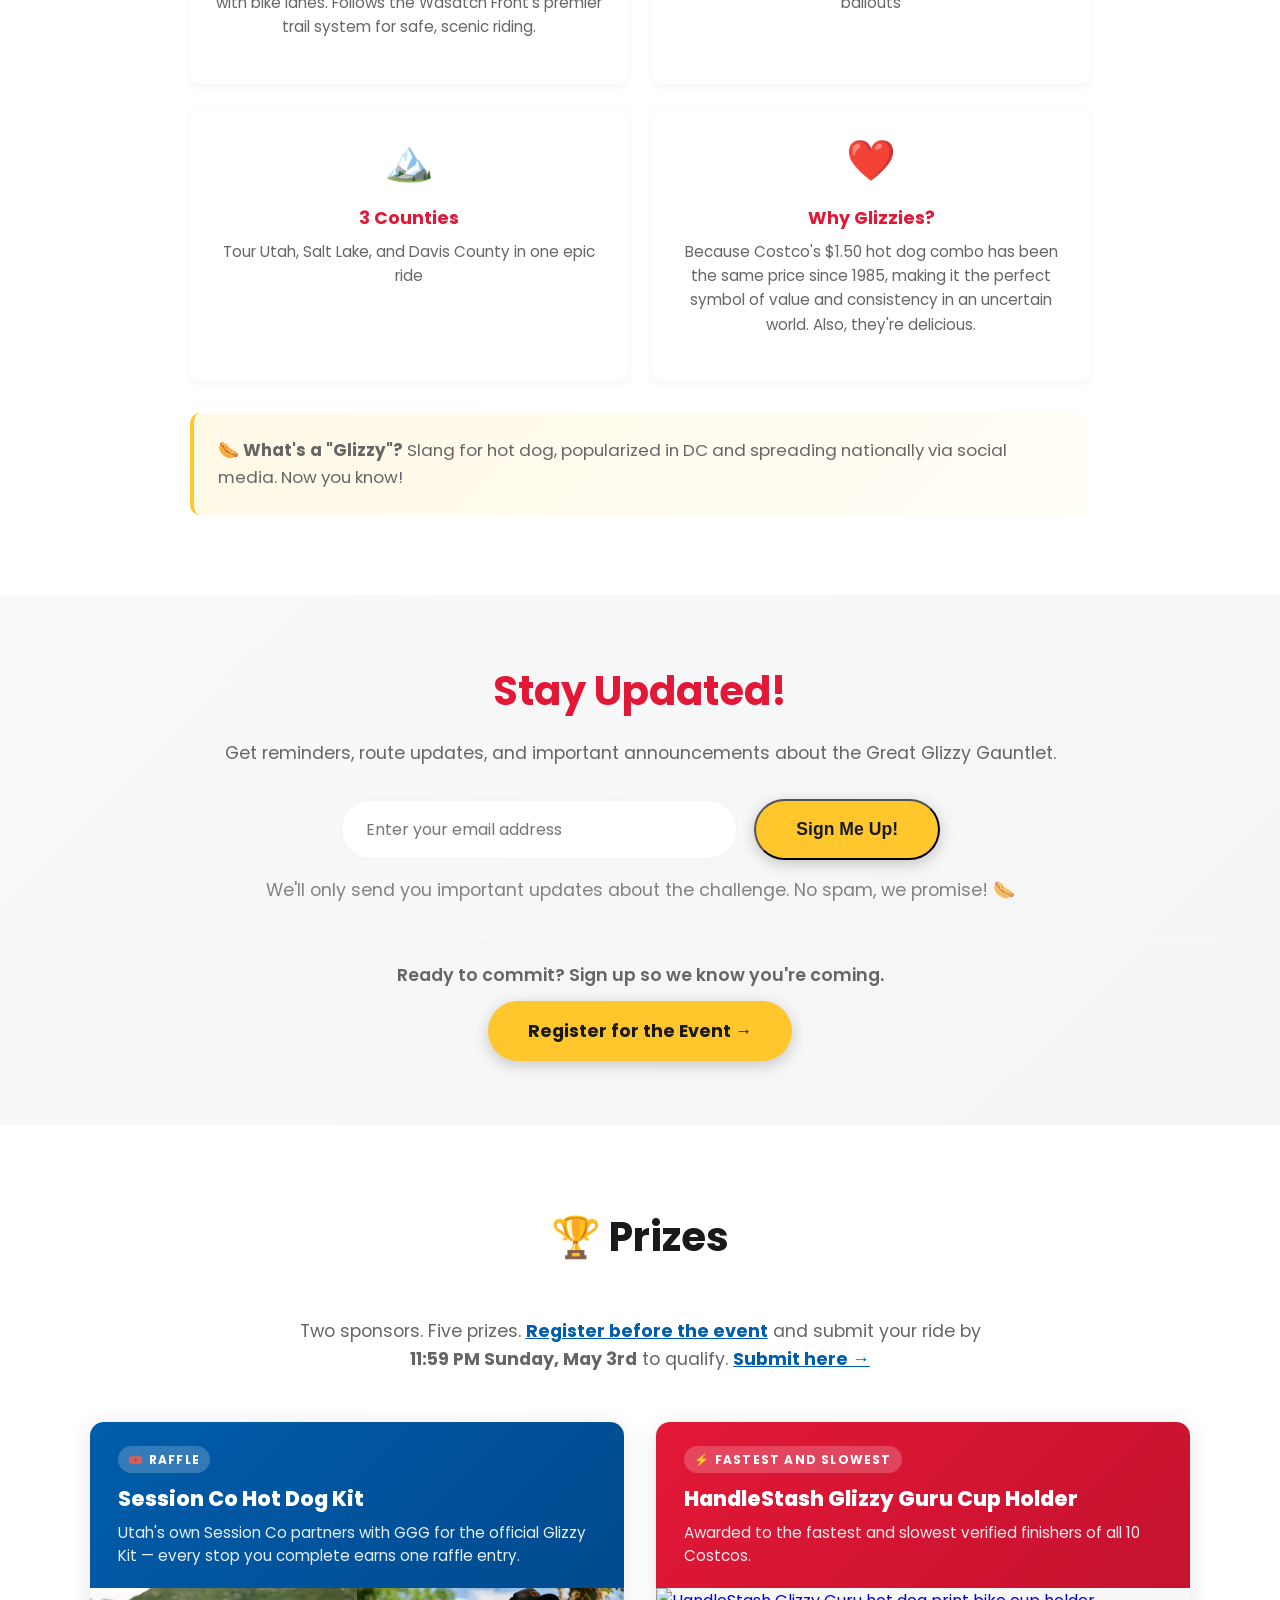
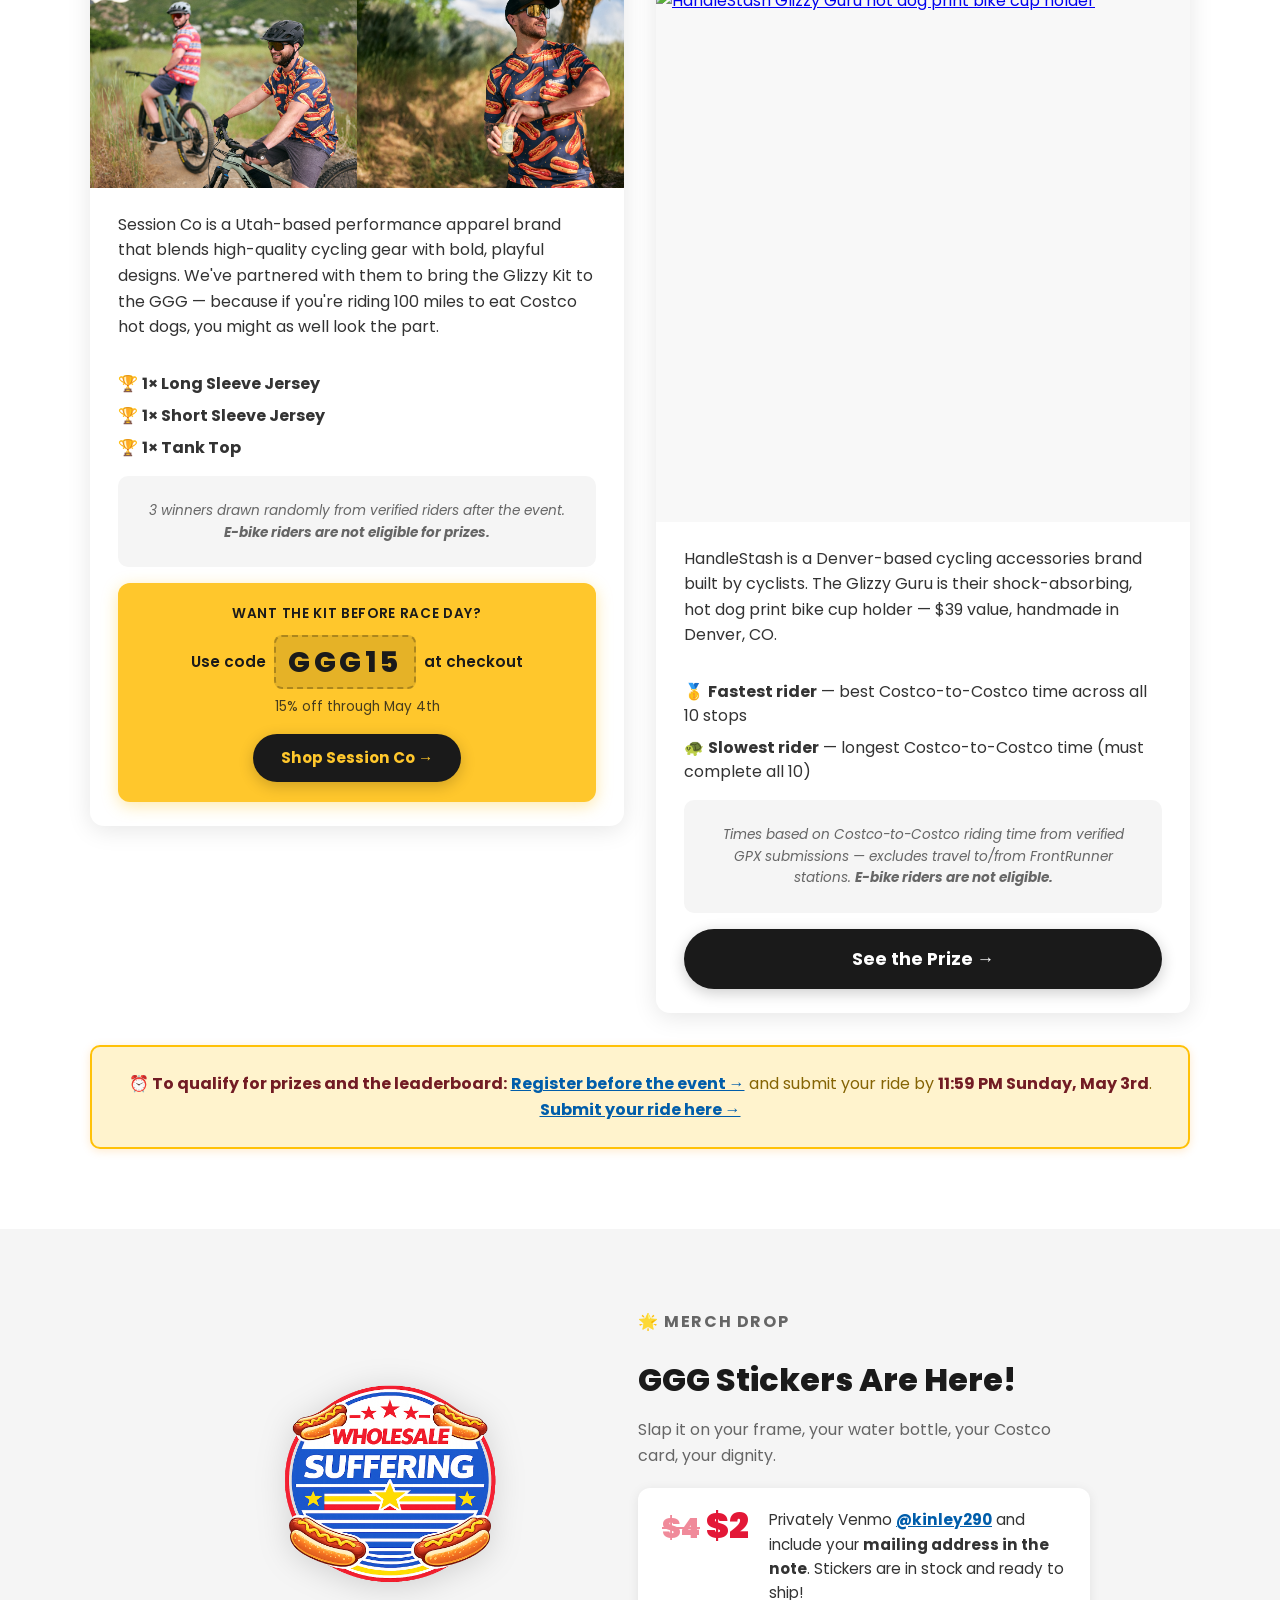
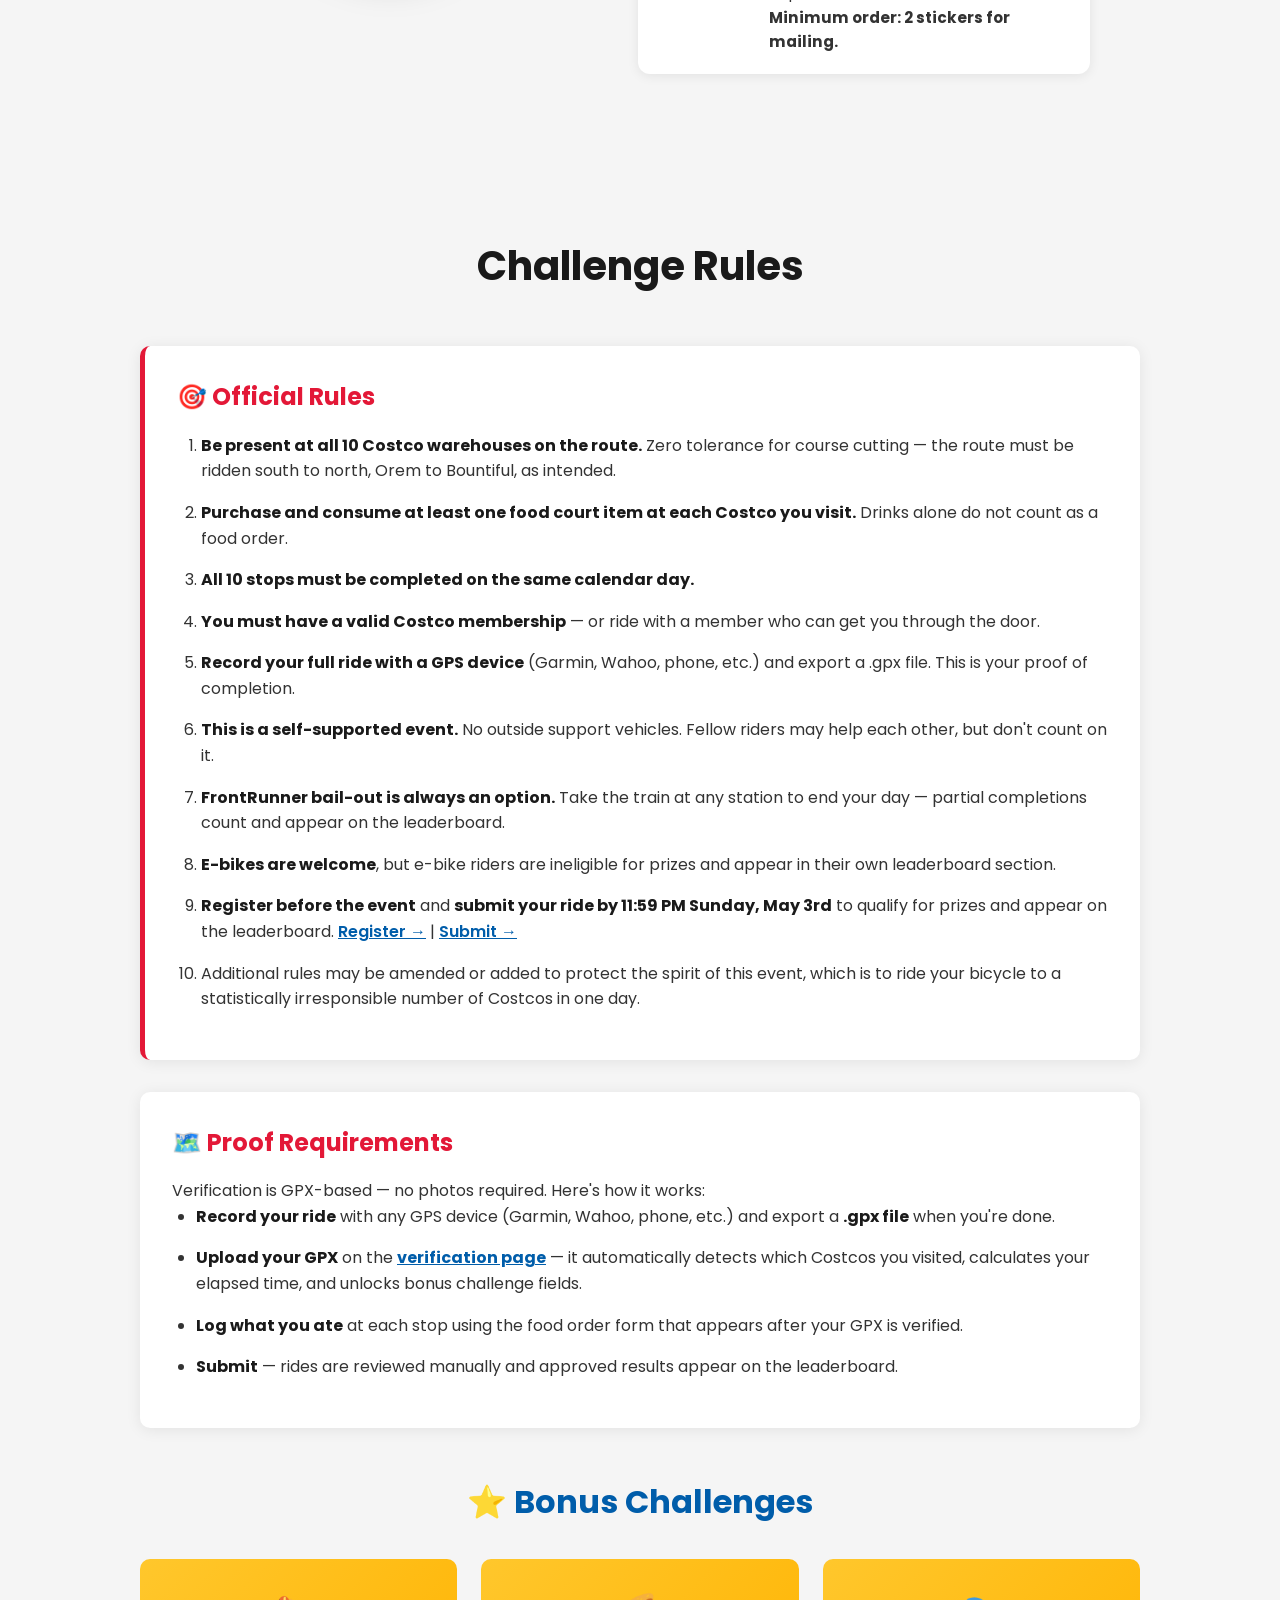
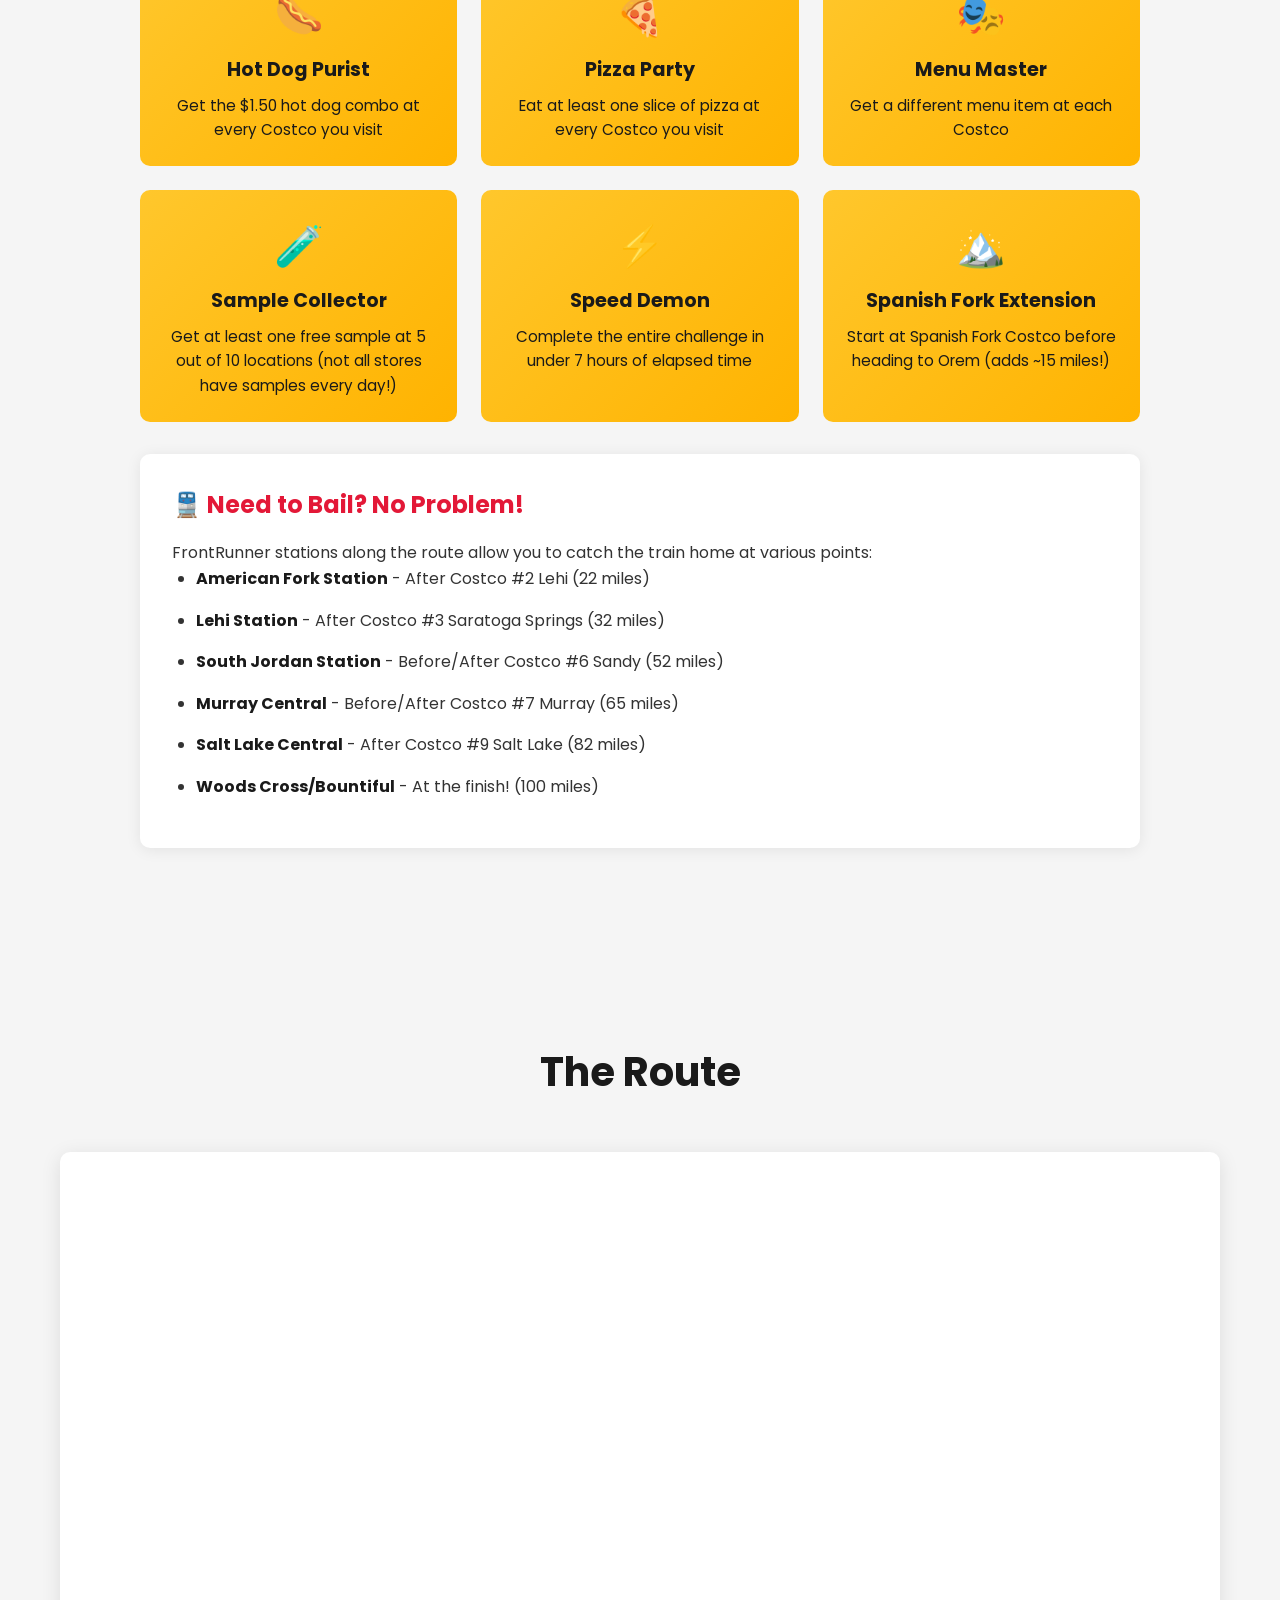
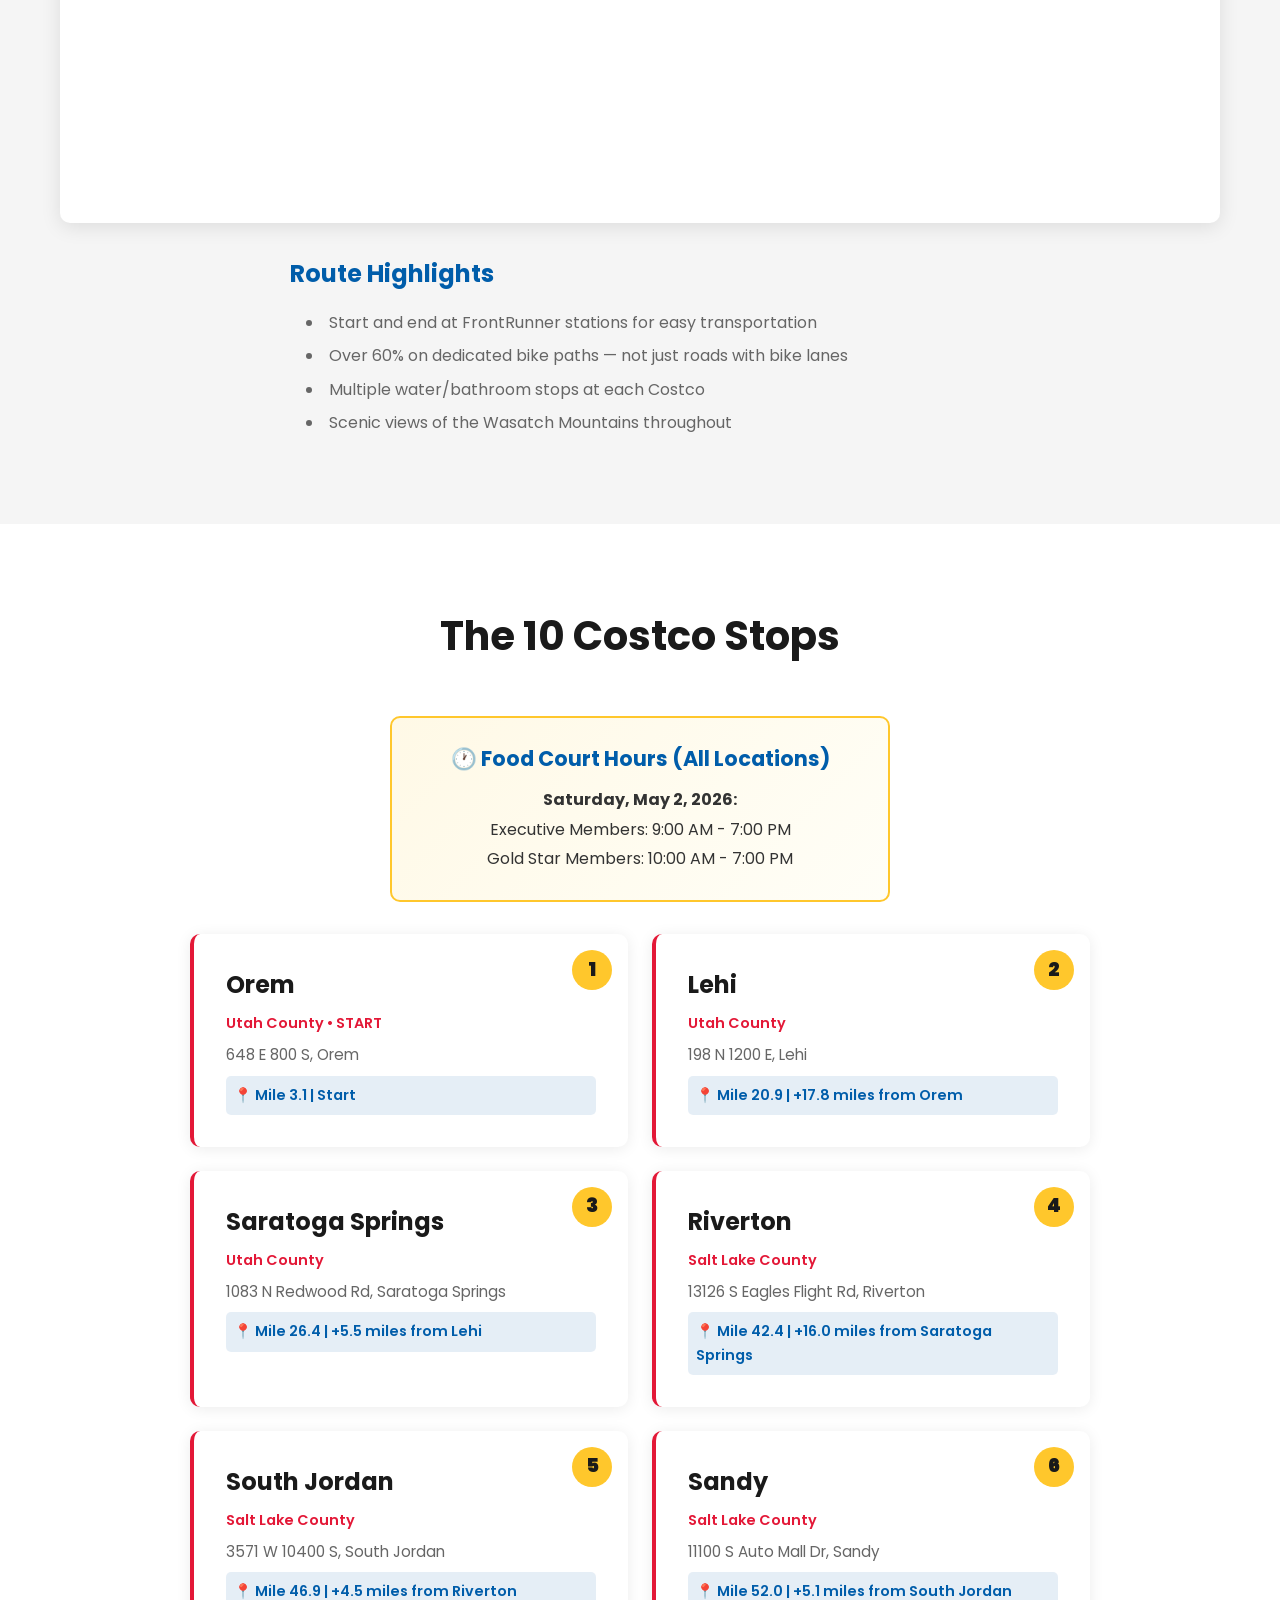
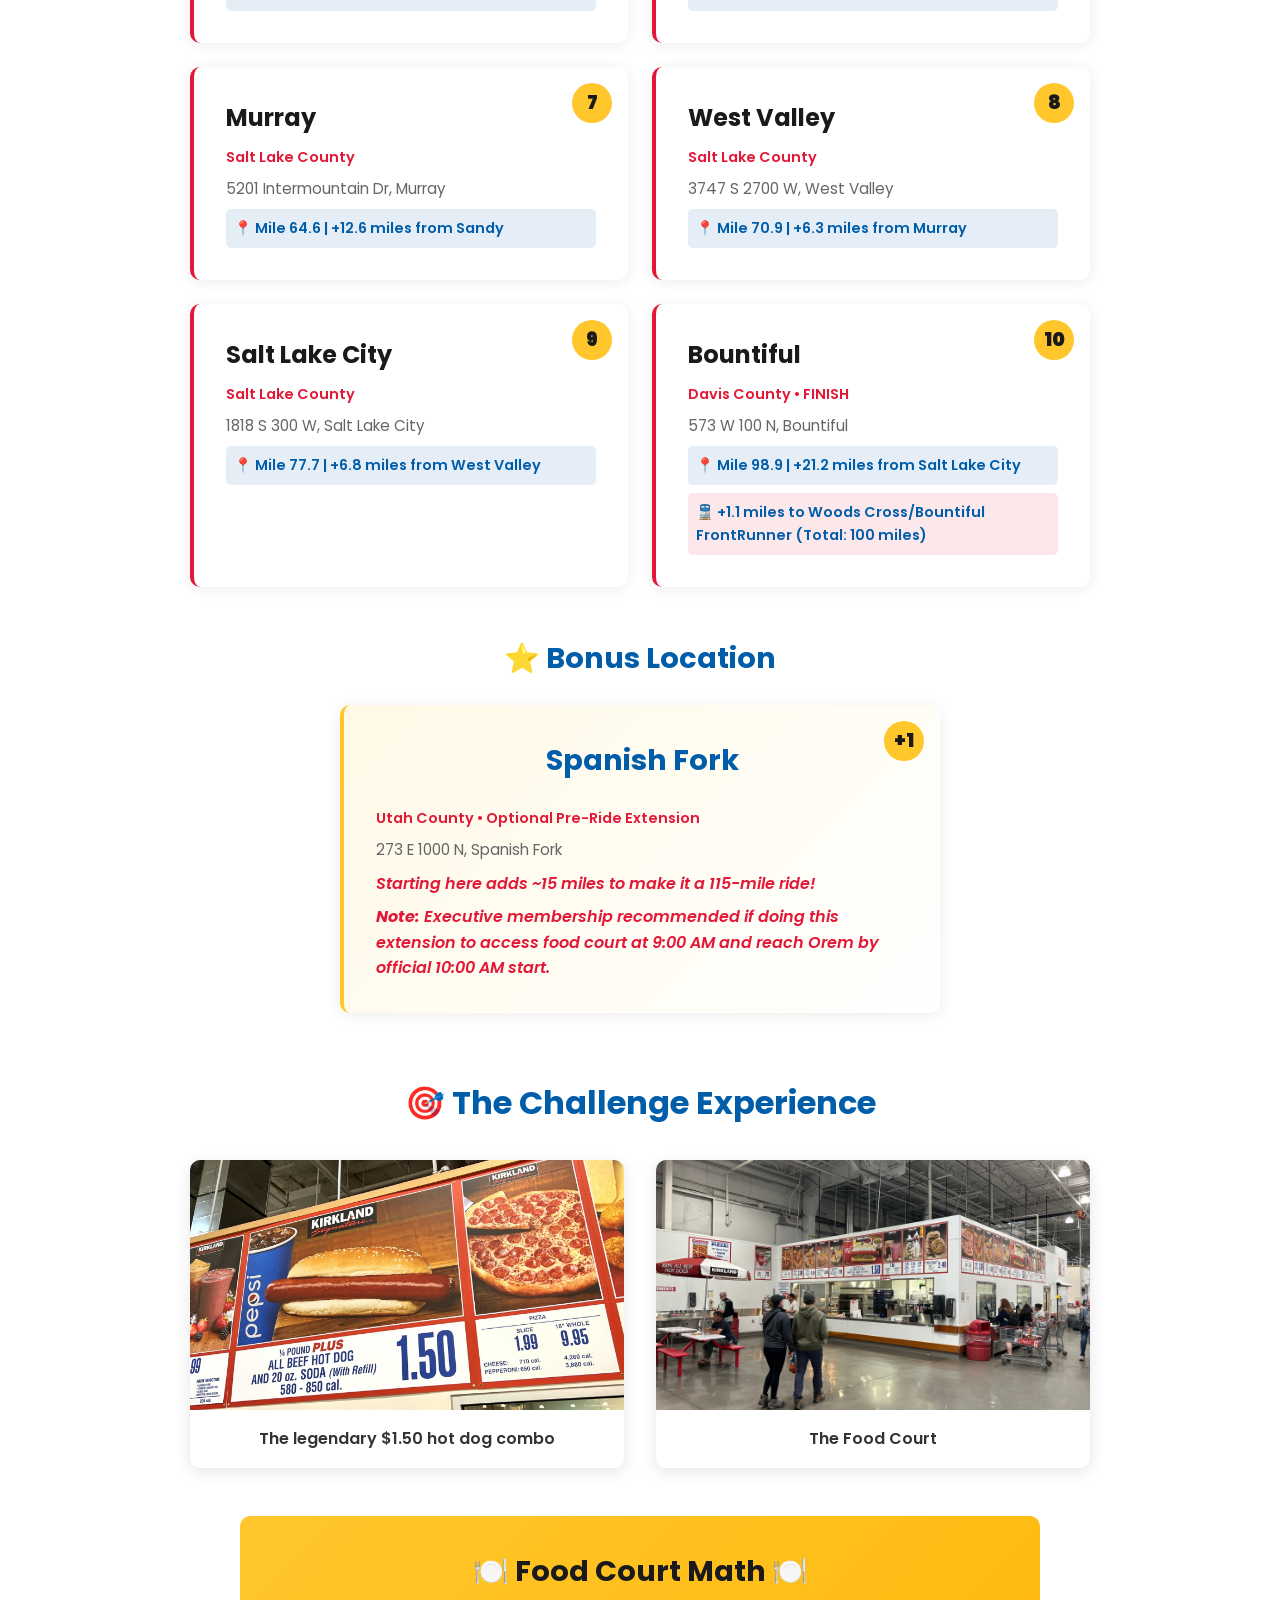
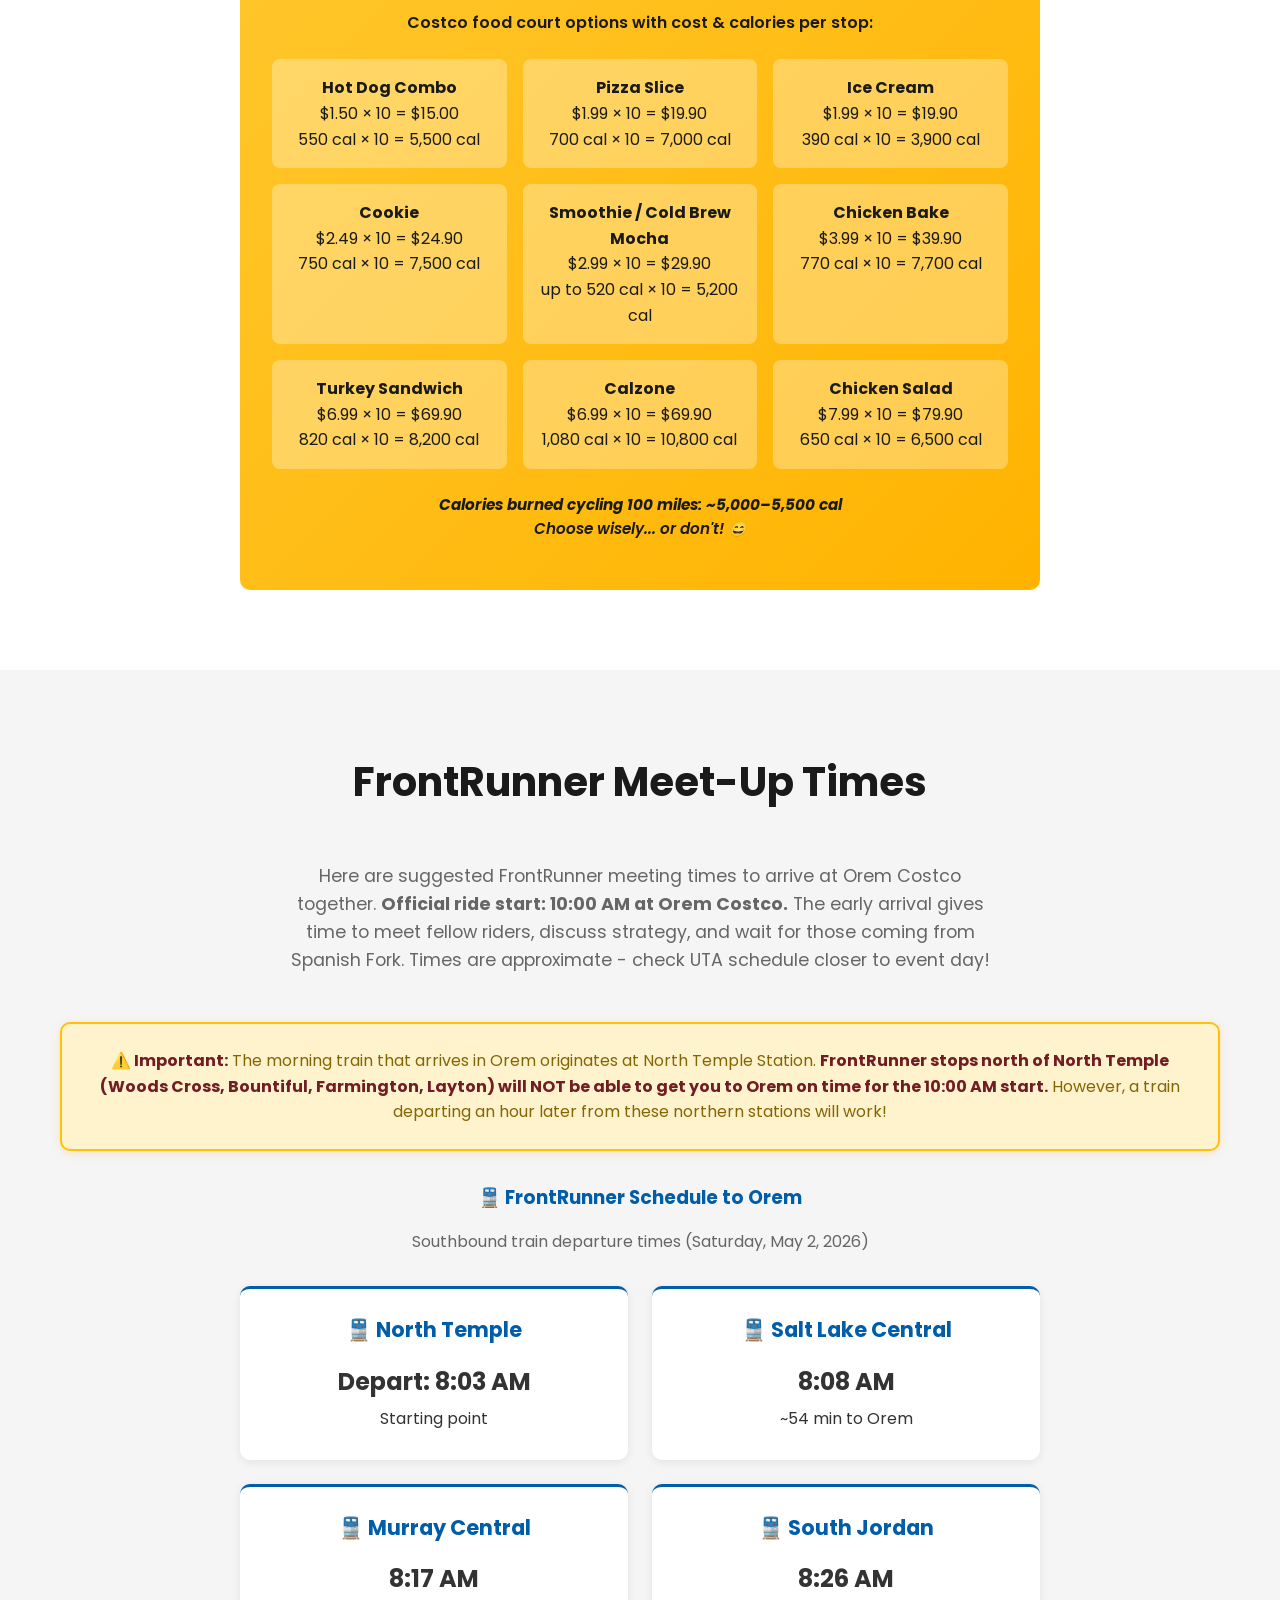
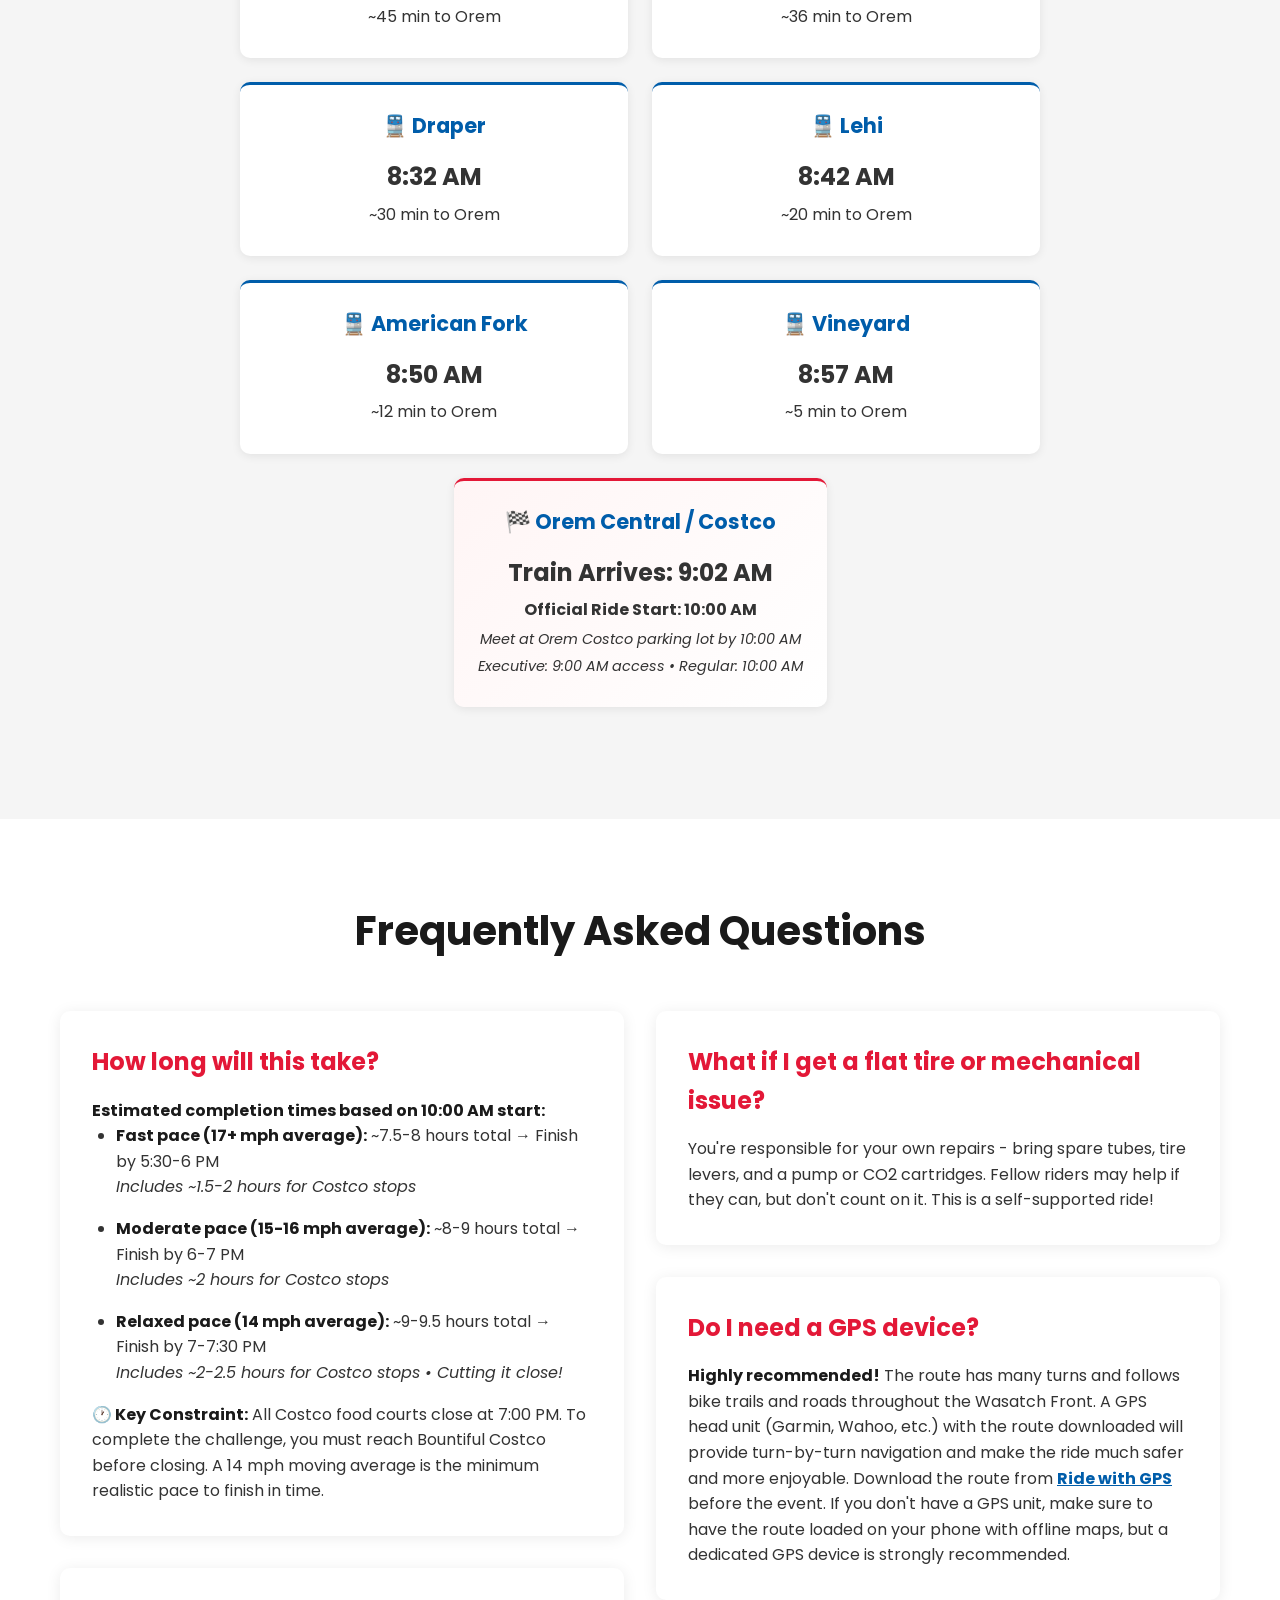
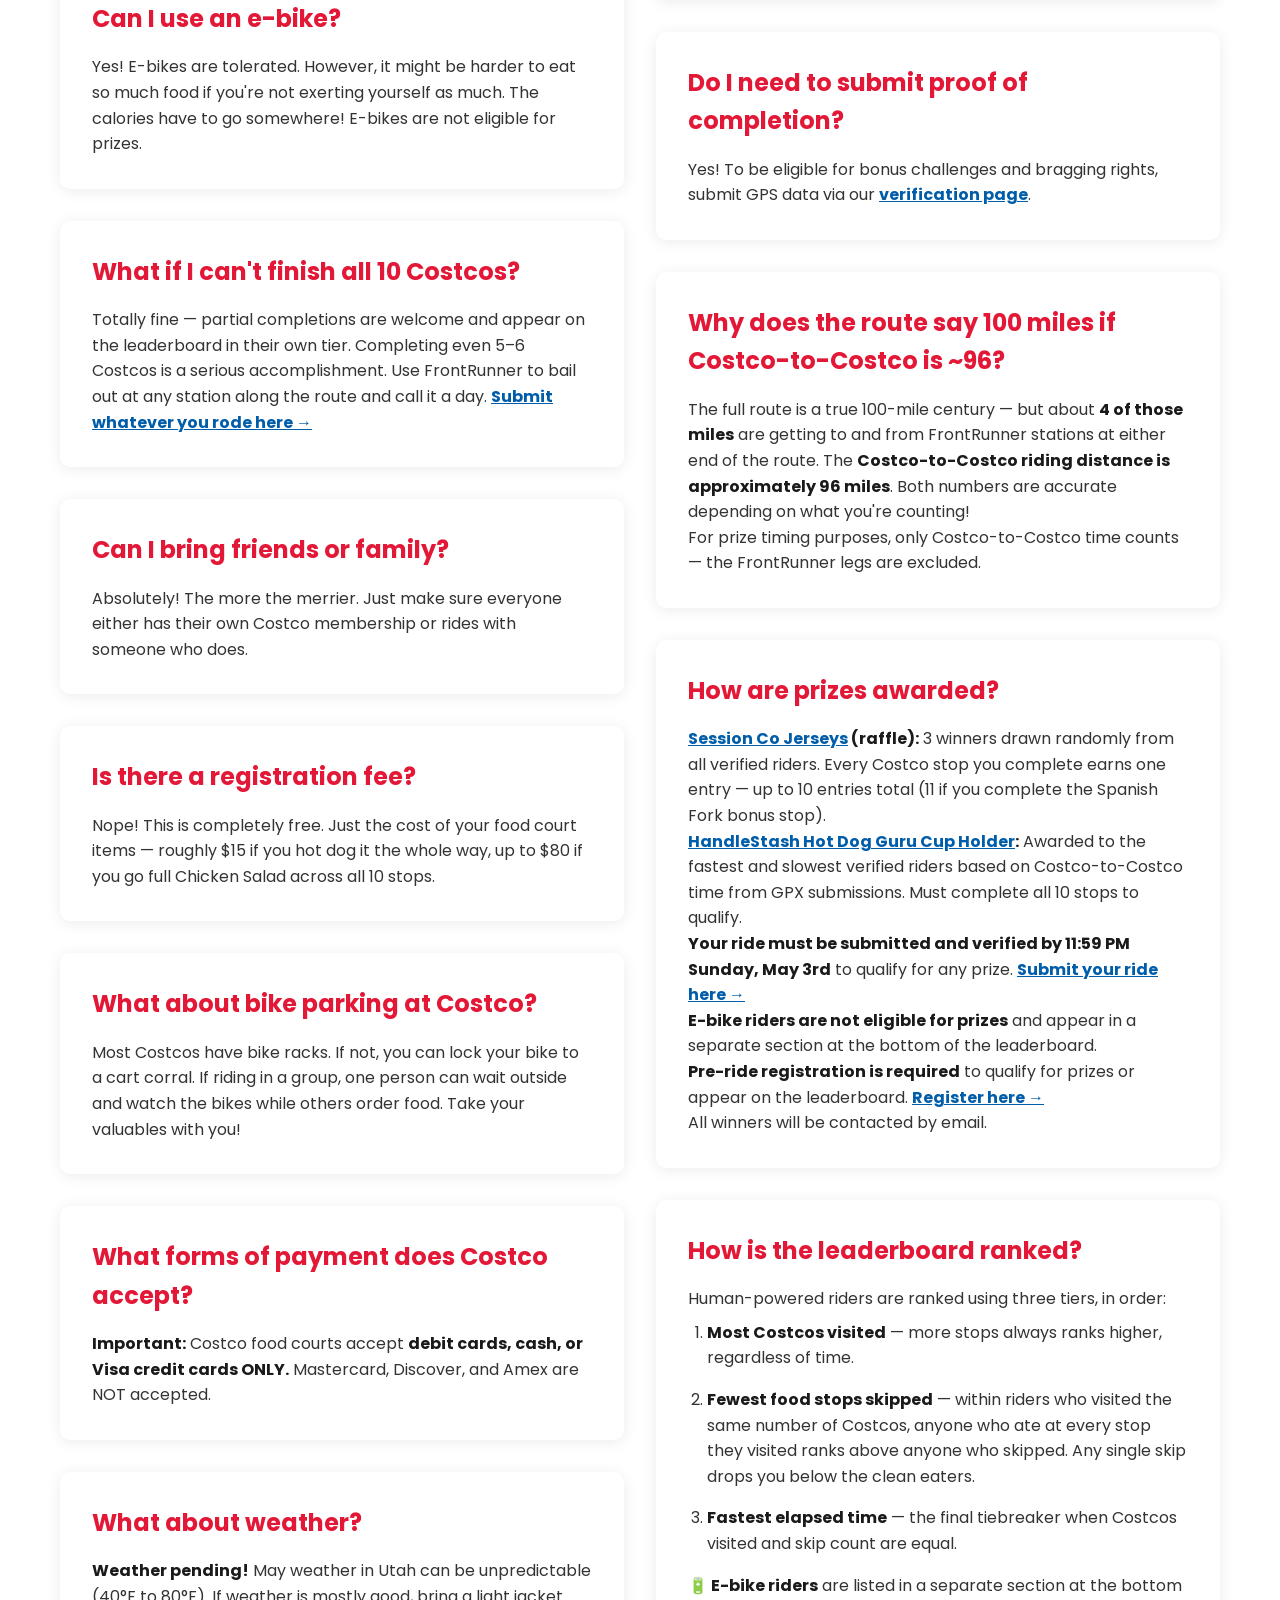
==== commit c691371f: "Update sticker section: price drop to , stickers in stock, min order 2 for mailing, privately Venmo" ====
--- a/index.html
+++ b/index.html
@@ -263,9 +263,10 @@
                     <h2>GGG Stickers Are Here!</h2>
                     <p>Slap it on your frame, your water bottle, your Costco card, your dignity.</p>
                     <div class="sticker-order-box">
-                        <span class="sticker-price">$4</span>
+                        <span class="sticker-price"><s style="opacity: 0.5; font-size: 0.8em;">$4</s> $2</span>
                         <div class="sticker-instructions">
-                            <p>Venmo <a href="https://venmo.com/kinley290" target="_blank" rel="noopener" class="survey-link">@kinley290</a> and include your <strong>mailing address in the note</strong>. We'll mail them out when the order arrives.</p>
+                            <p>Privately Venmo <a href="https://venmo.com/kinley290" target="_blank" rel="noopener" class="survey-link">@kinley290</a> and include your <strong>mailing address in the note</strong>. Stickers are in stock and ready to ship!</p>
+                            <p><strong>Minimum order: 2 stickers for mailing.</strong></p>
                         </div>
                     </div>
                 </div>
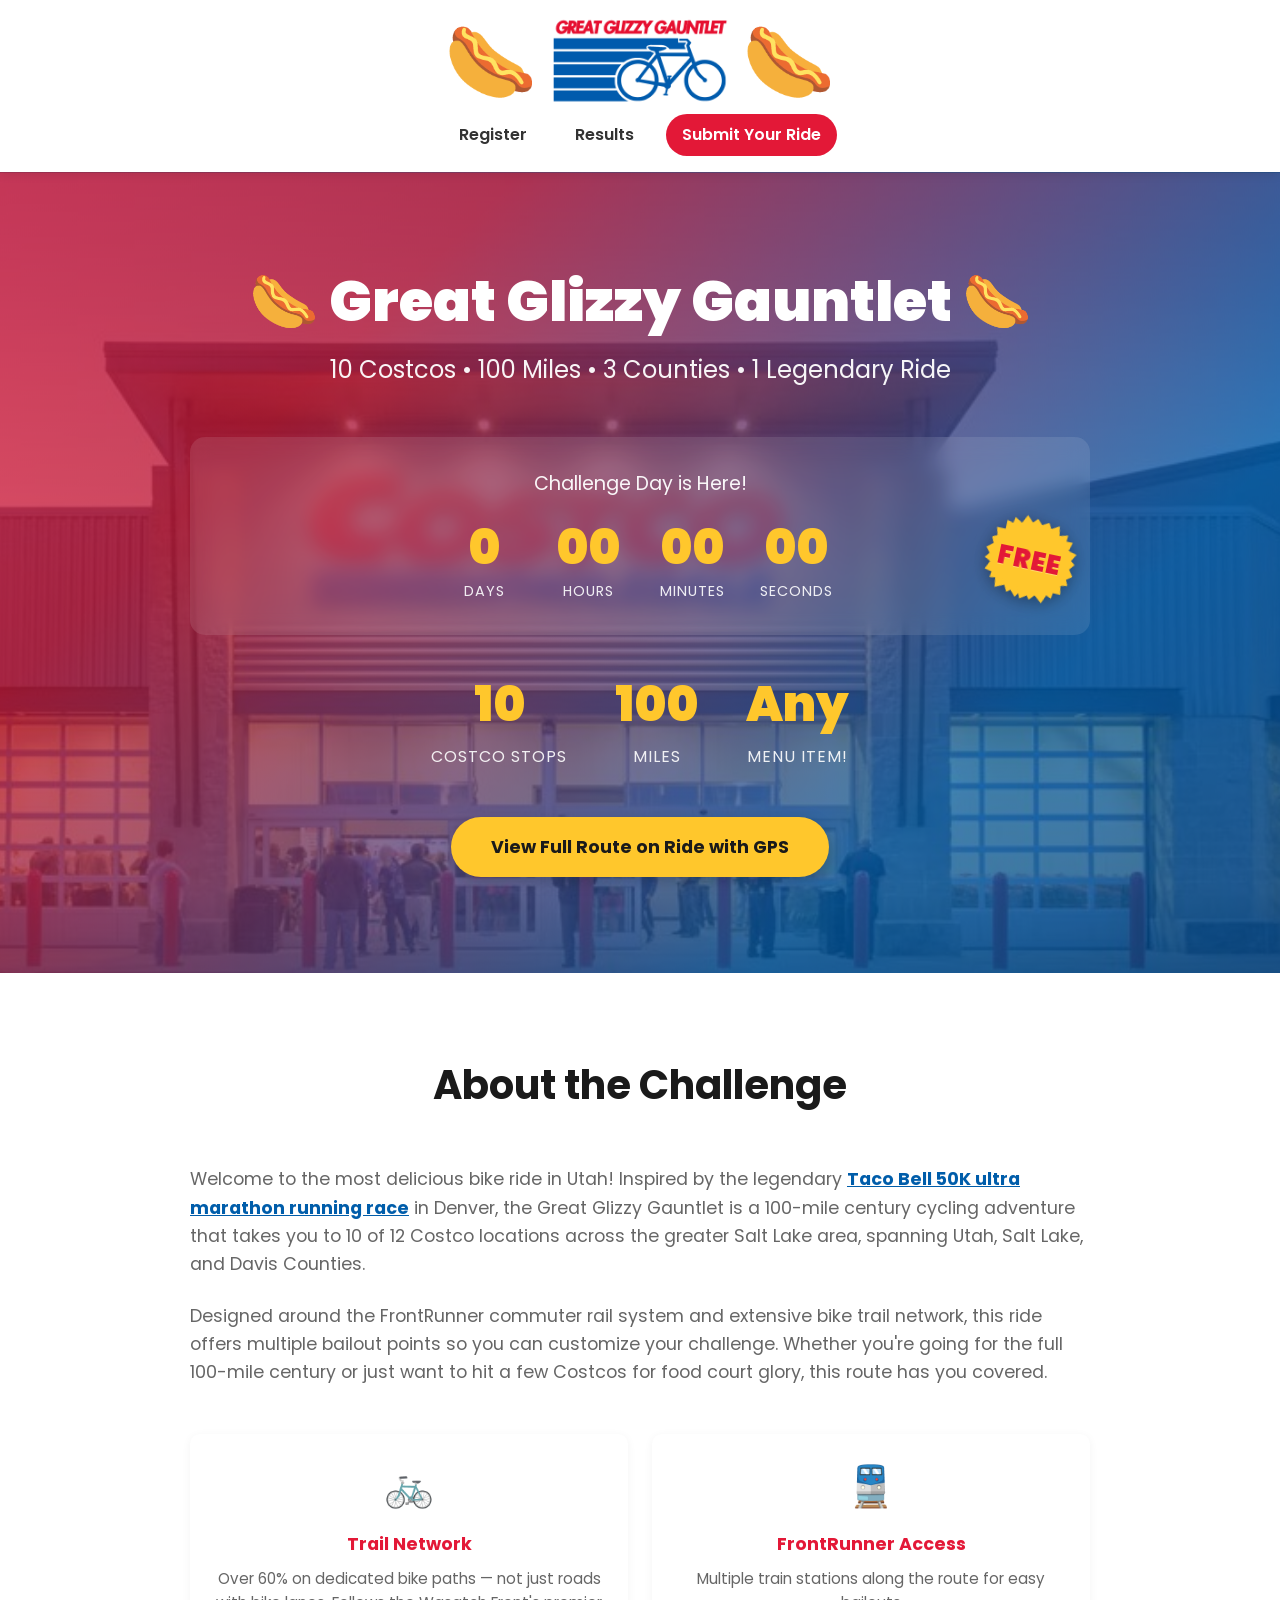
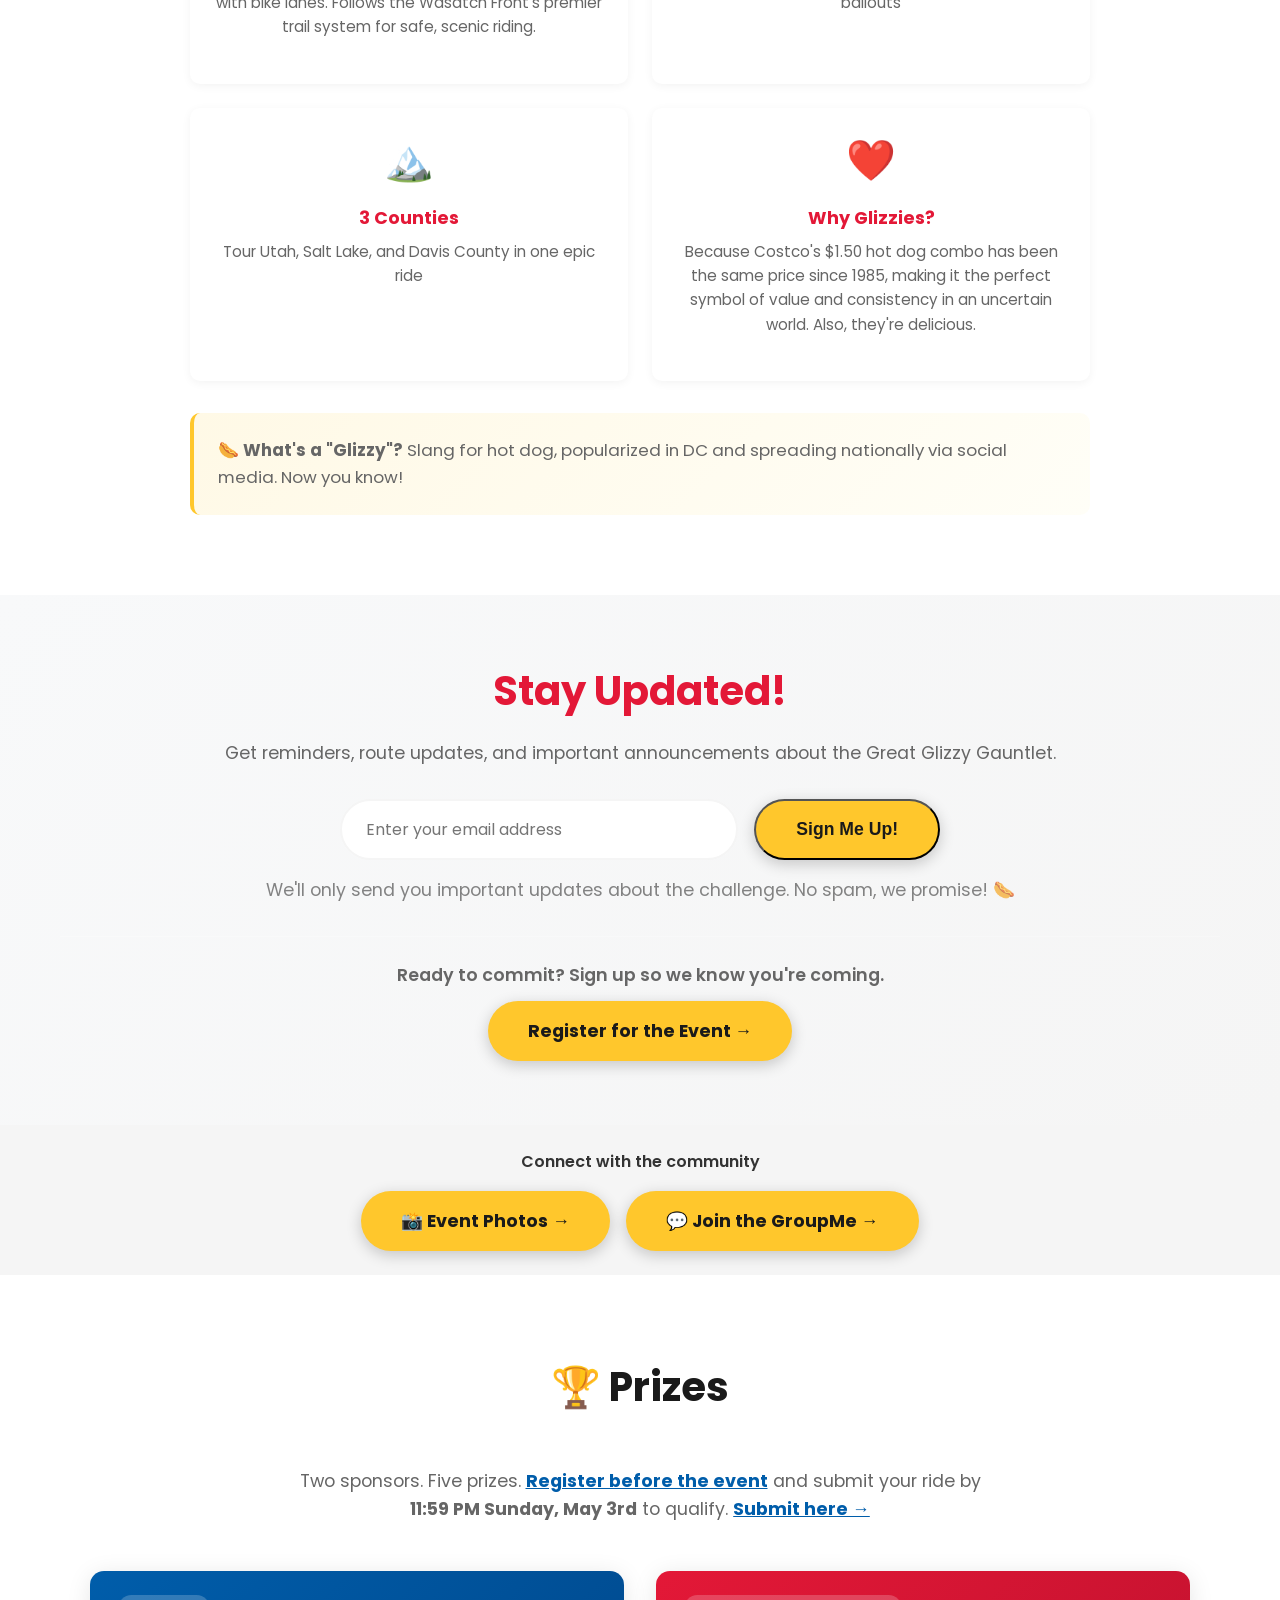
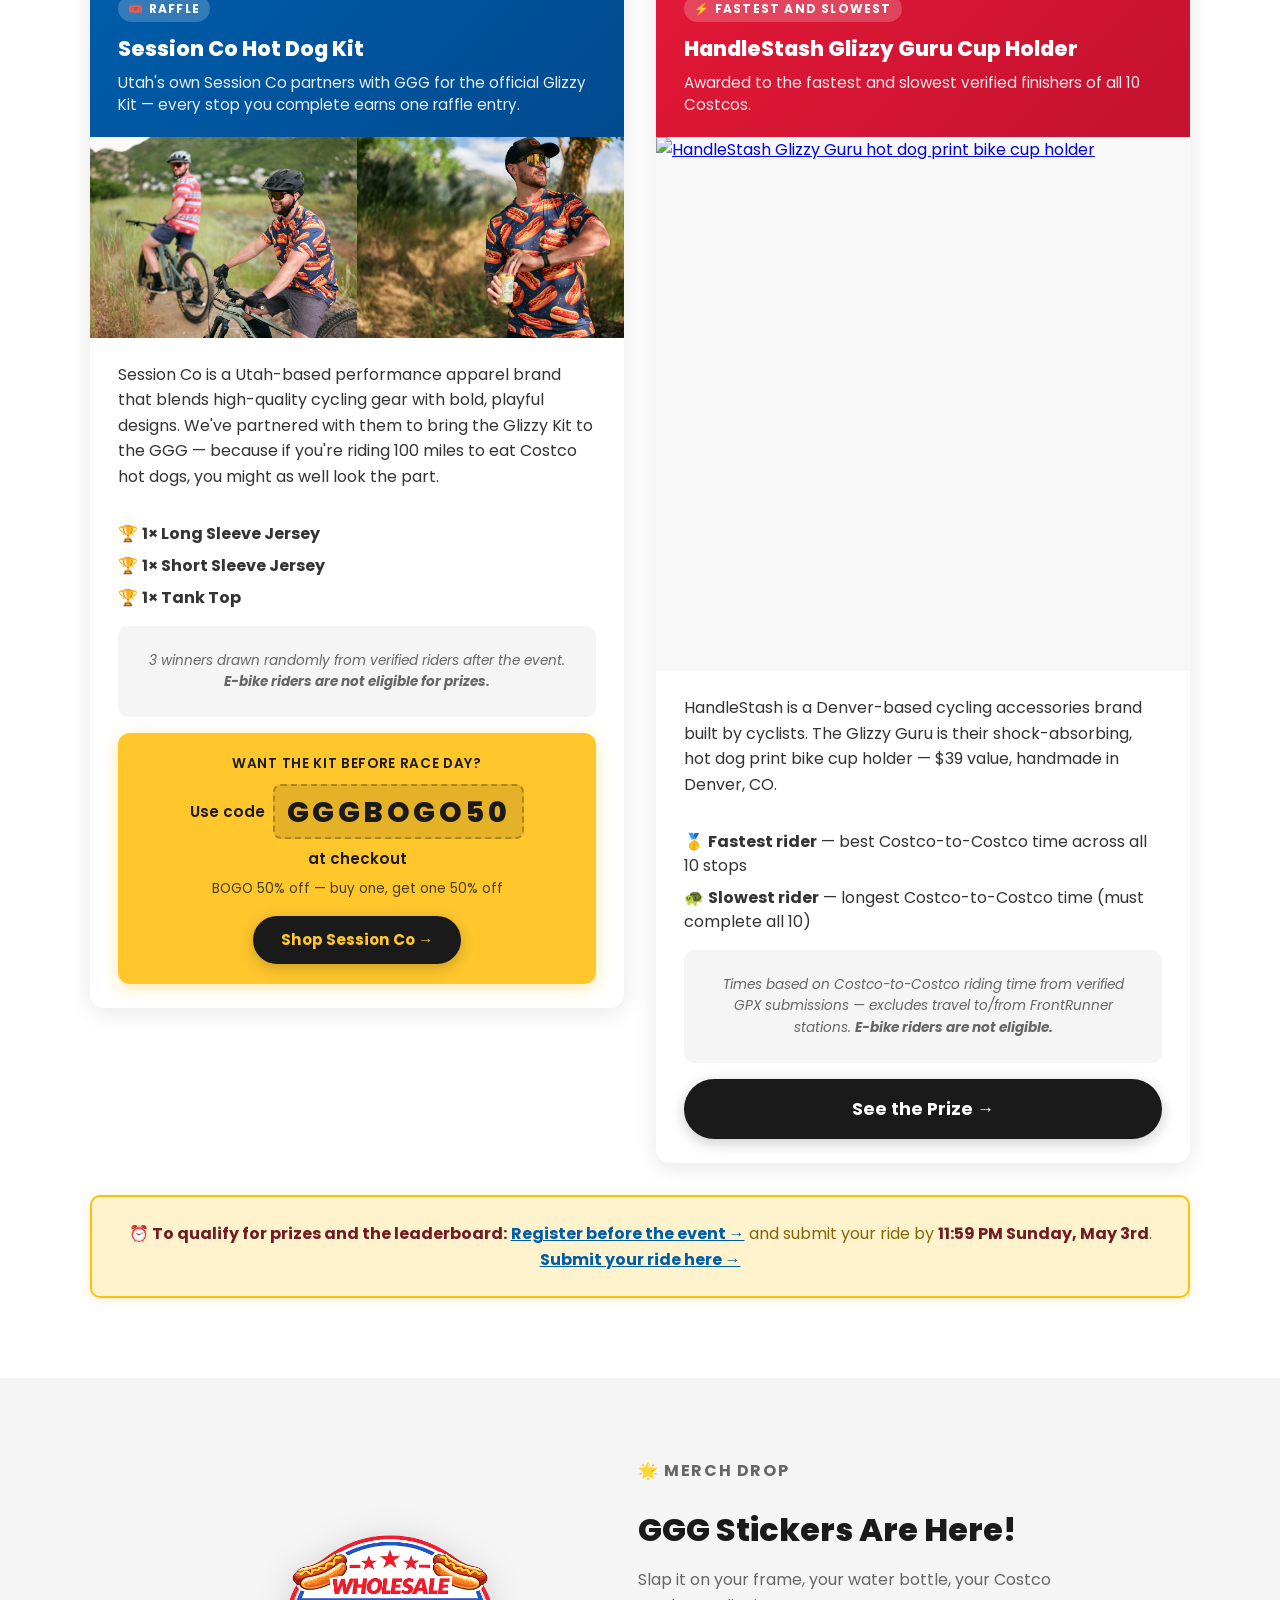
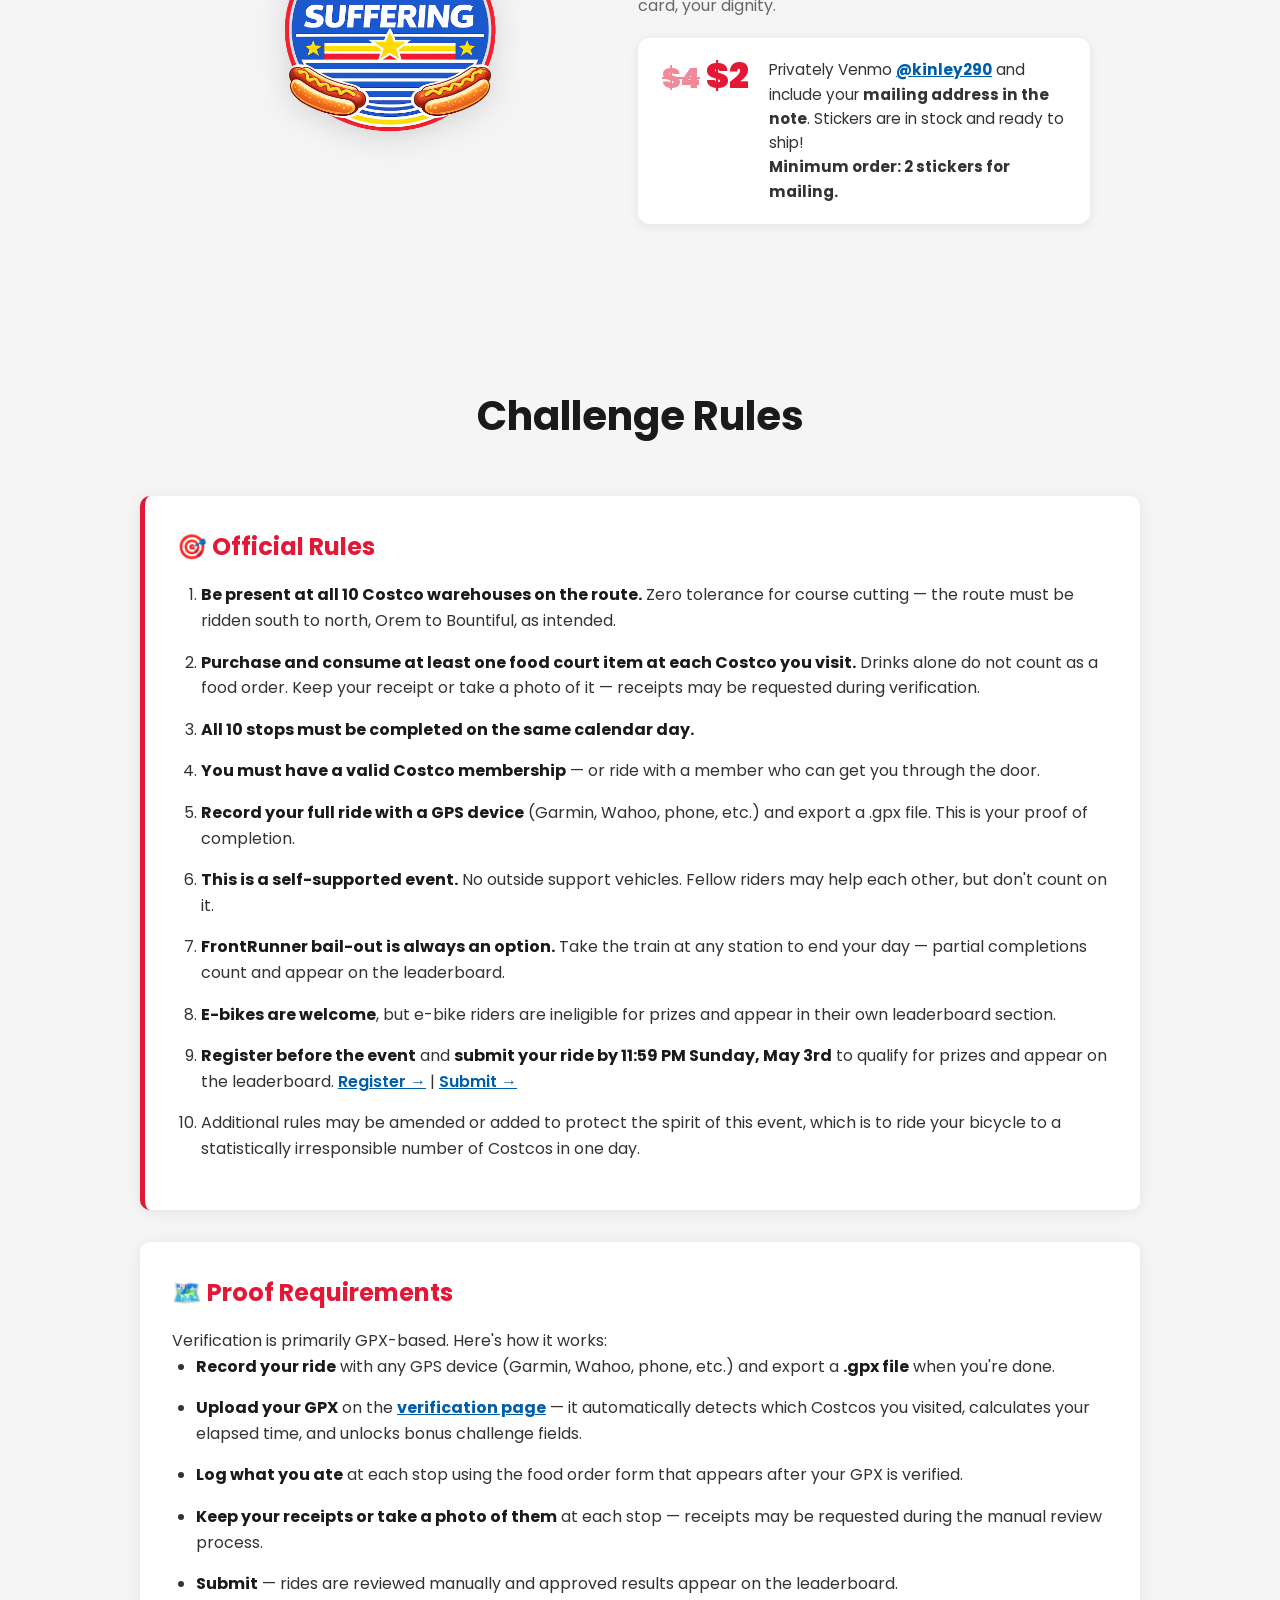
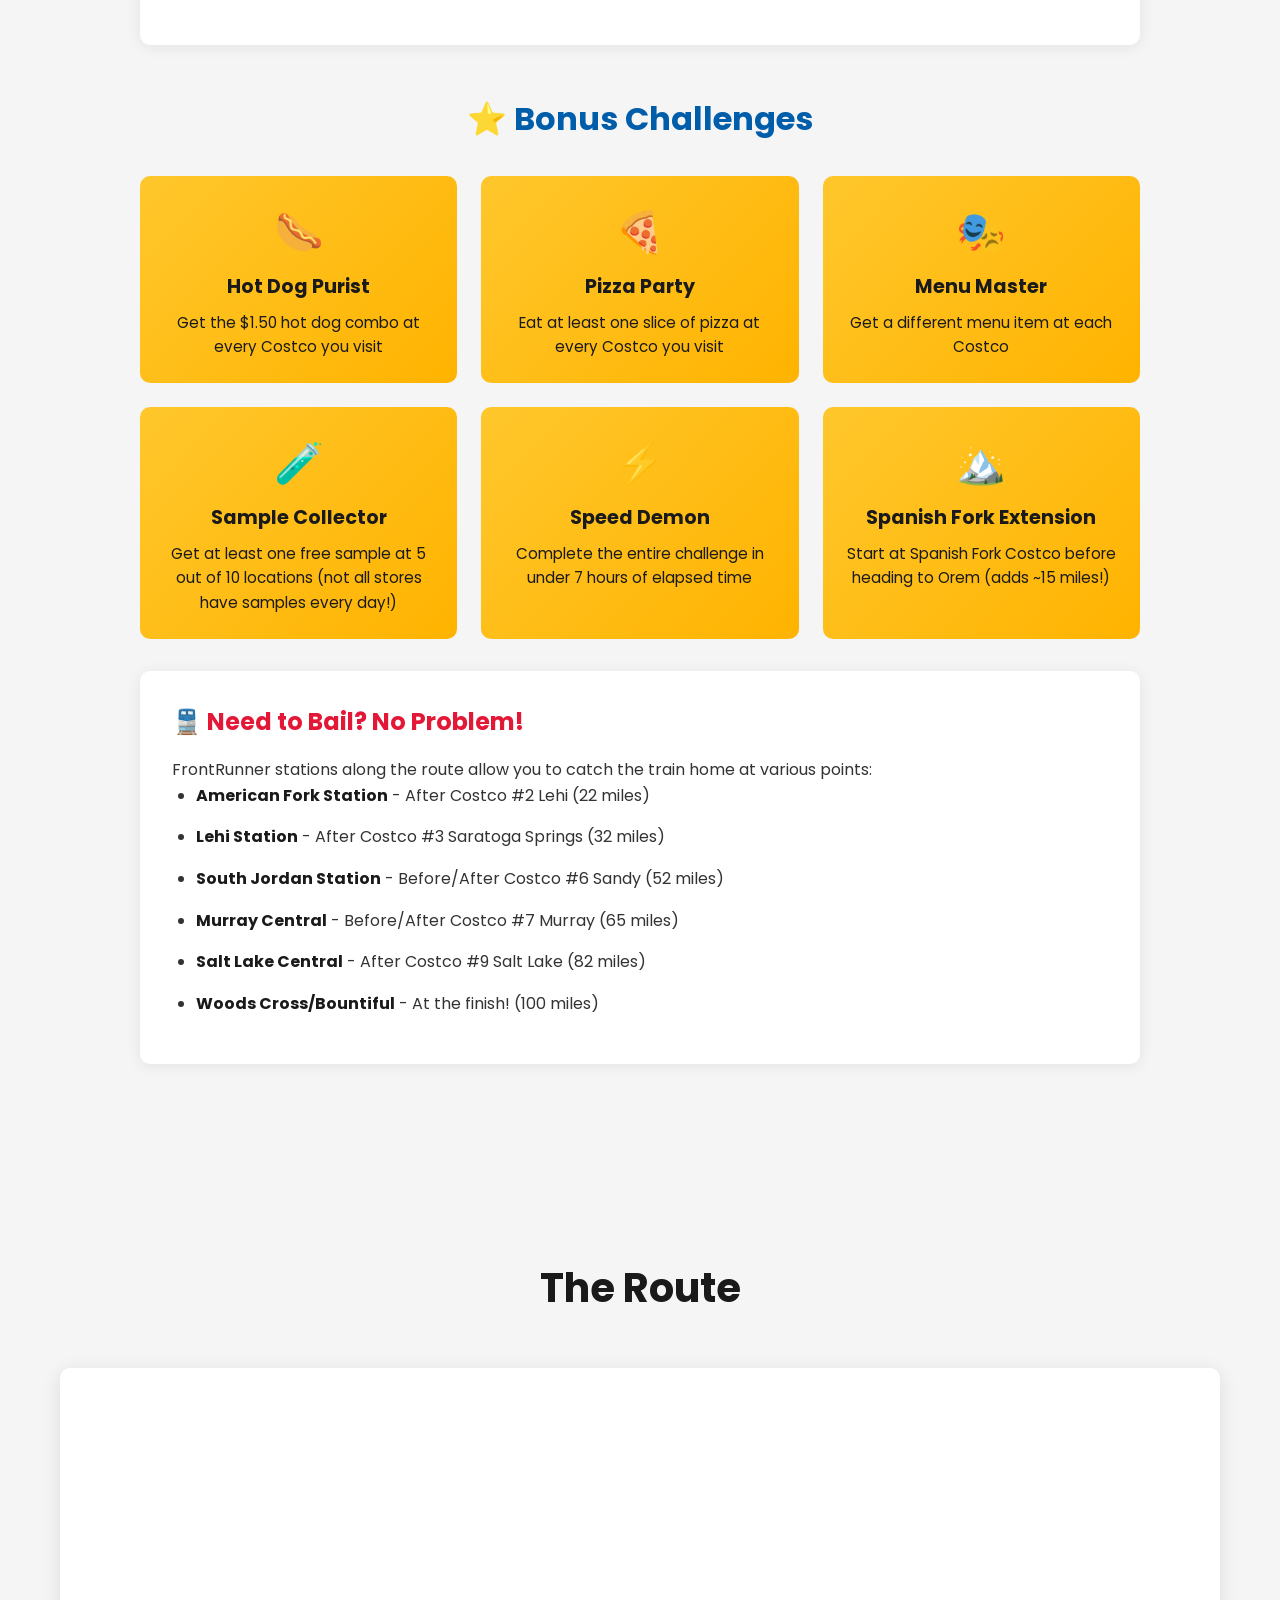
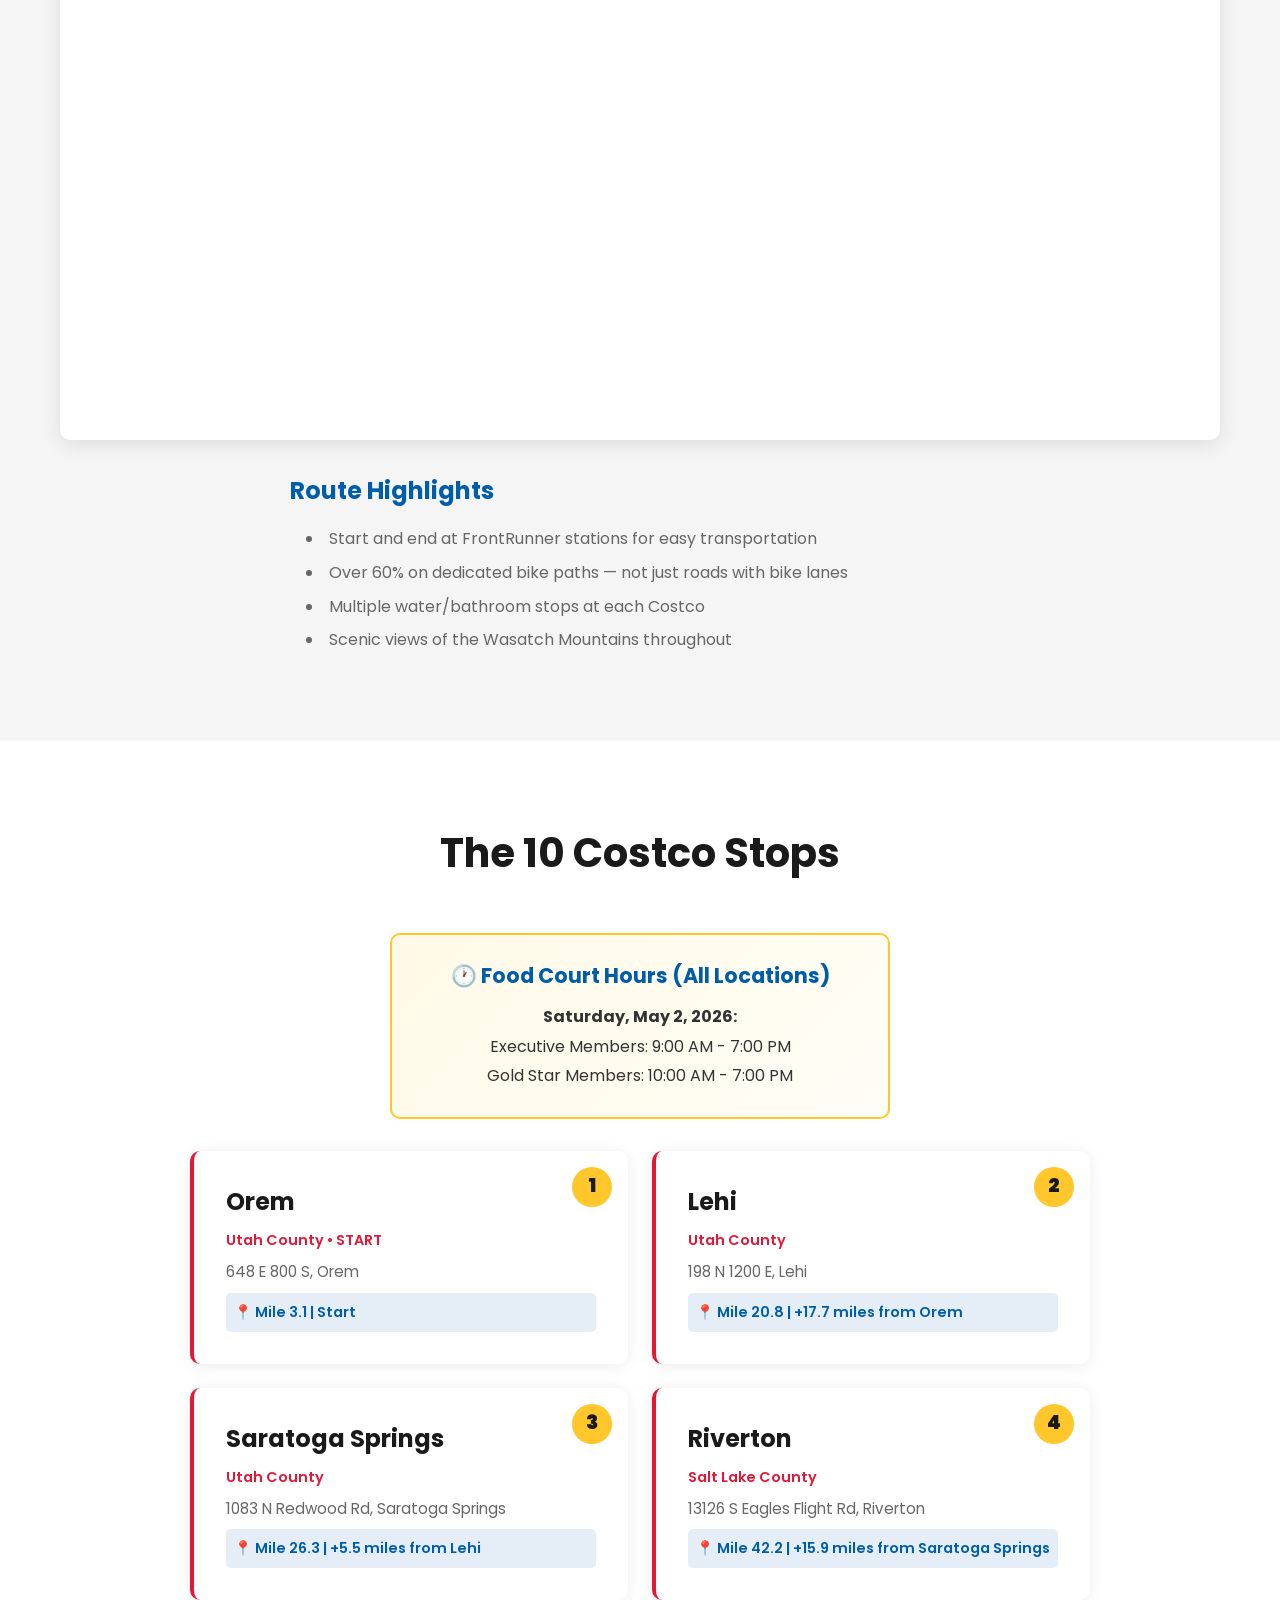
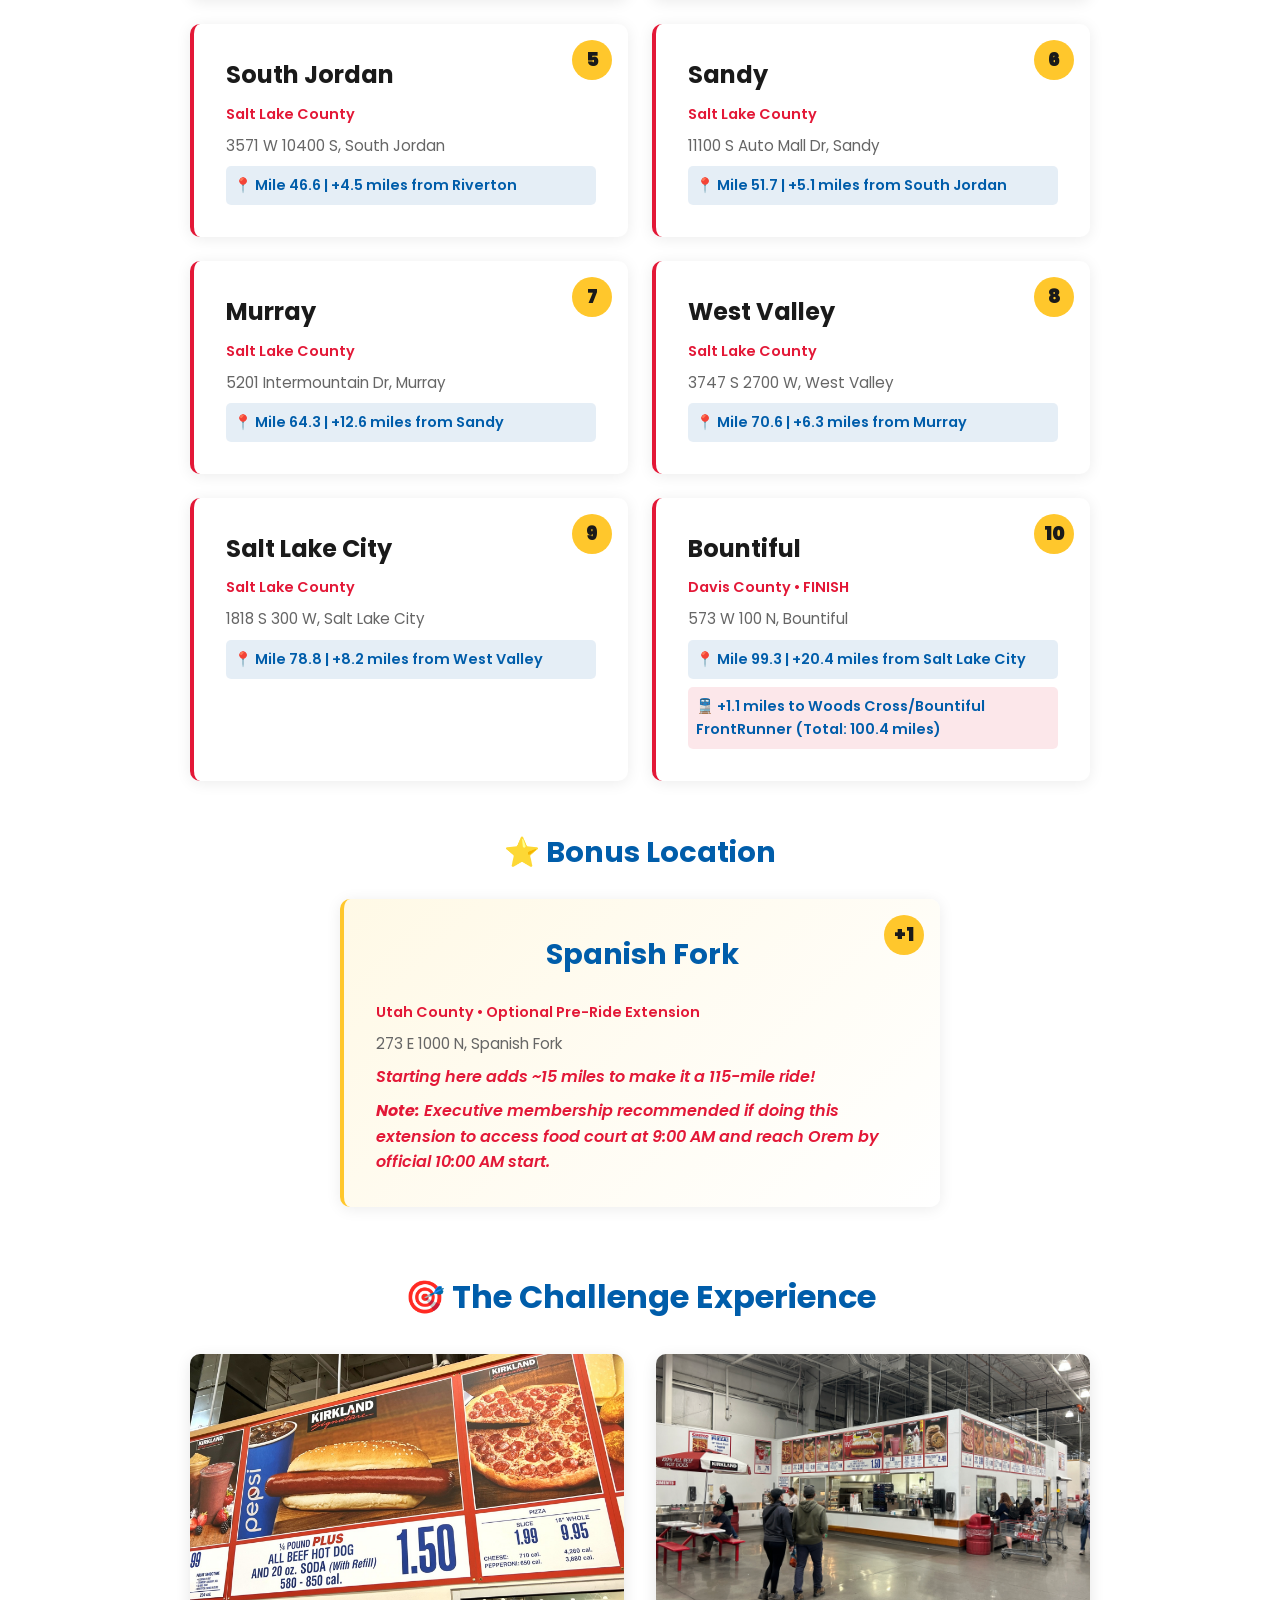
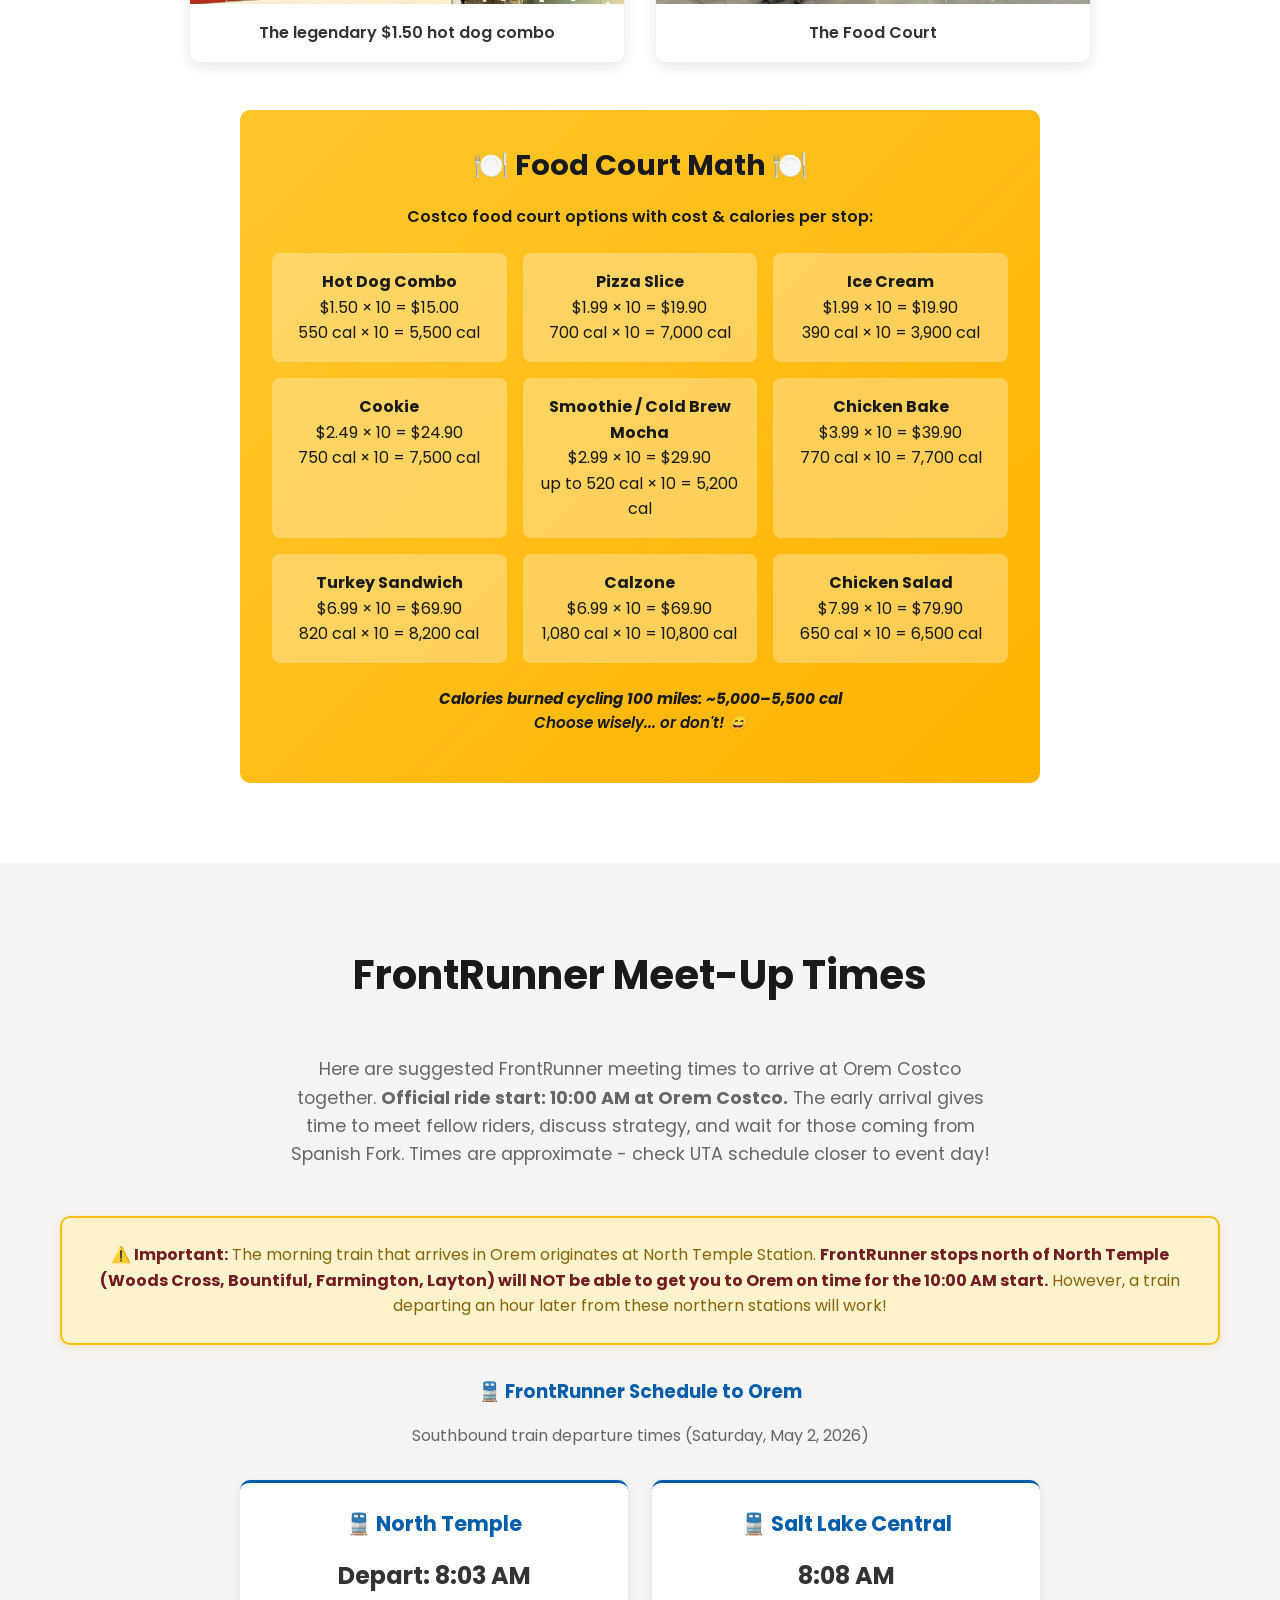
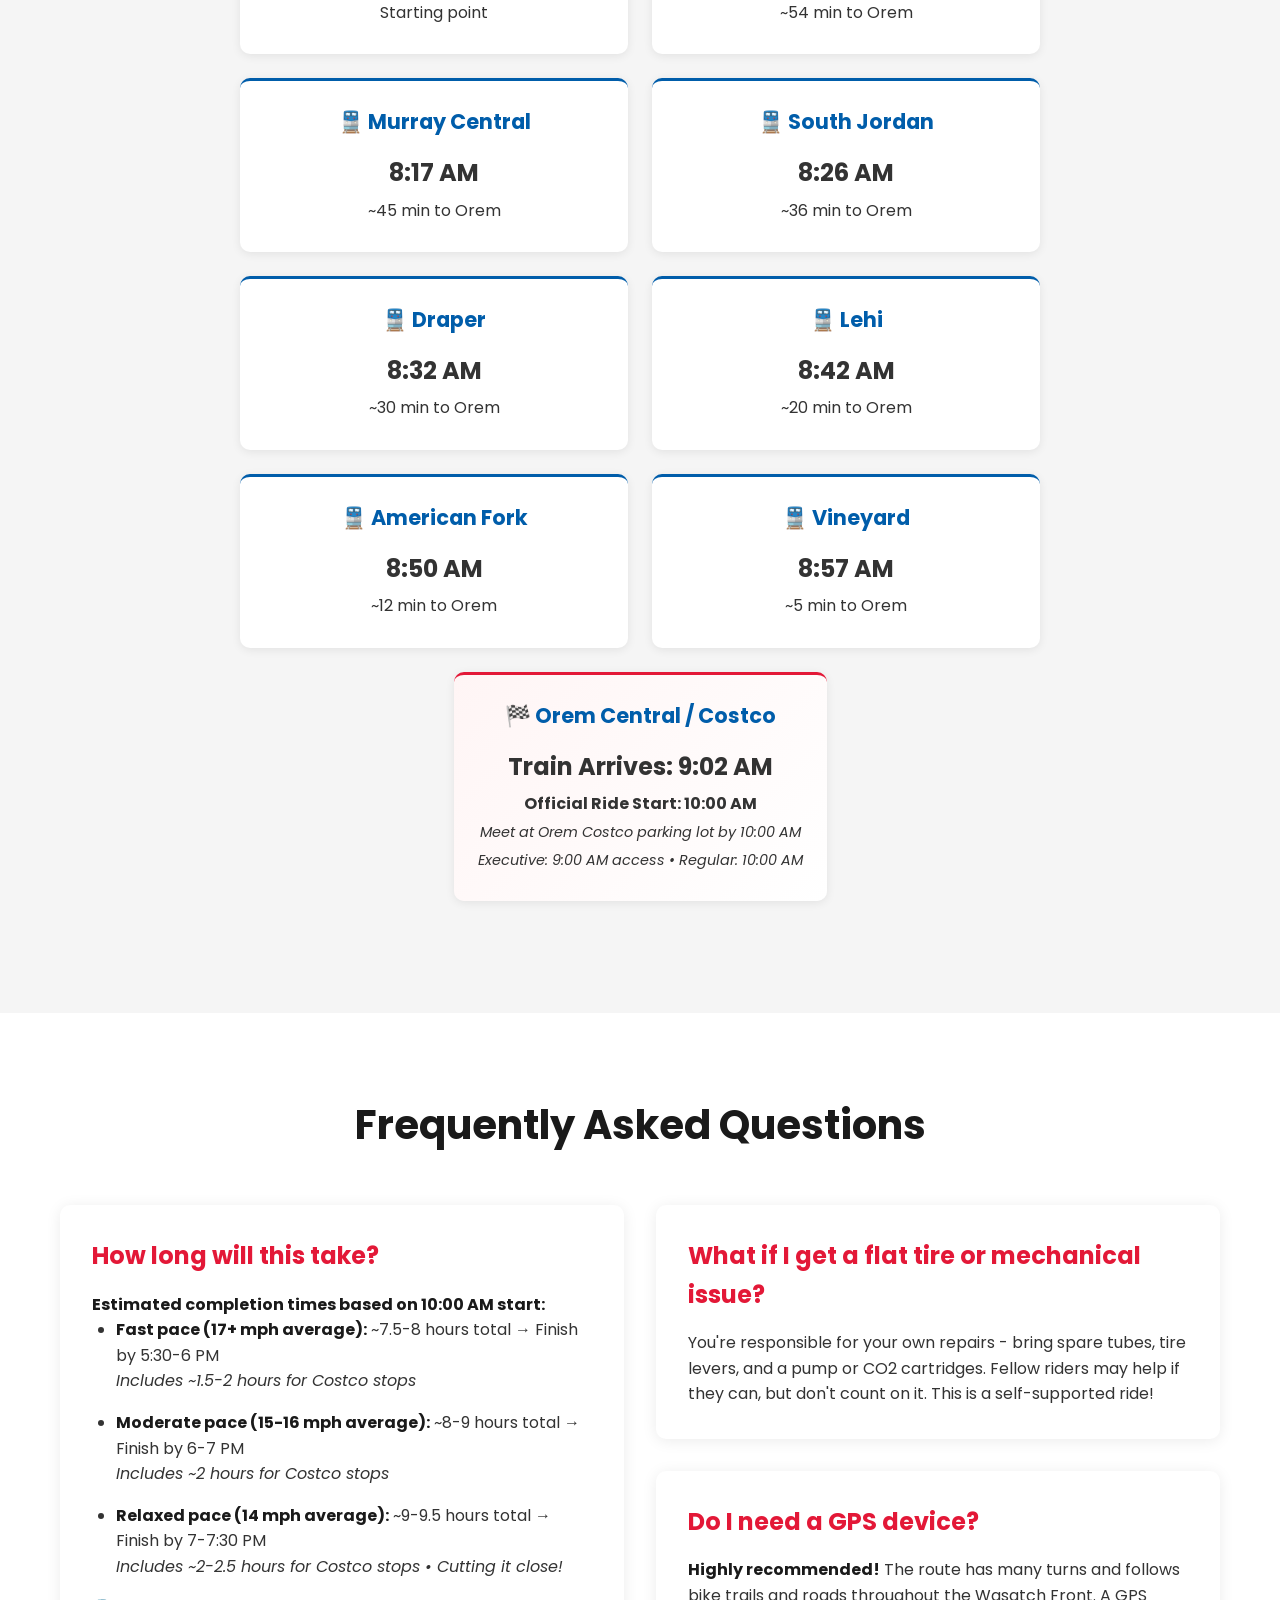
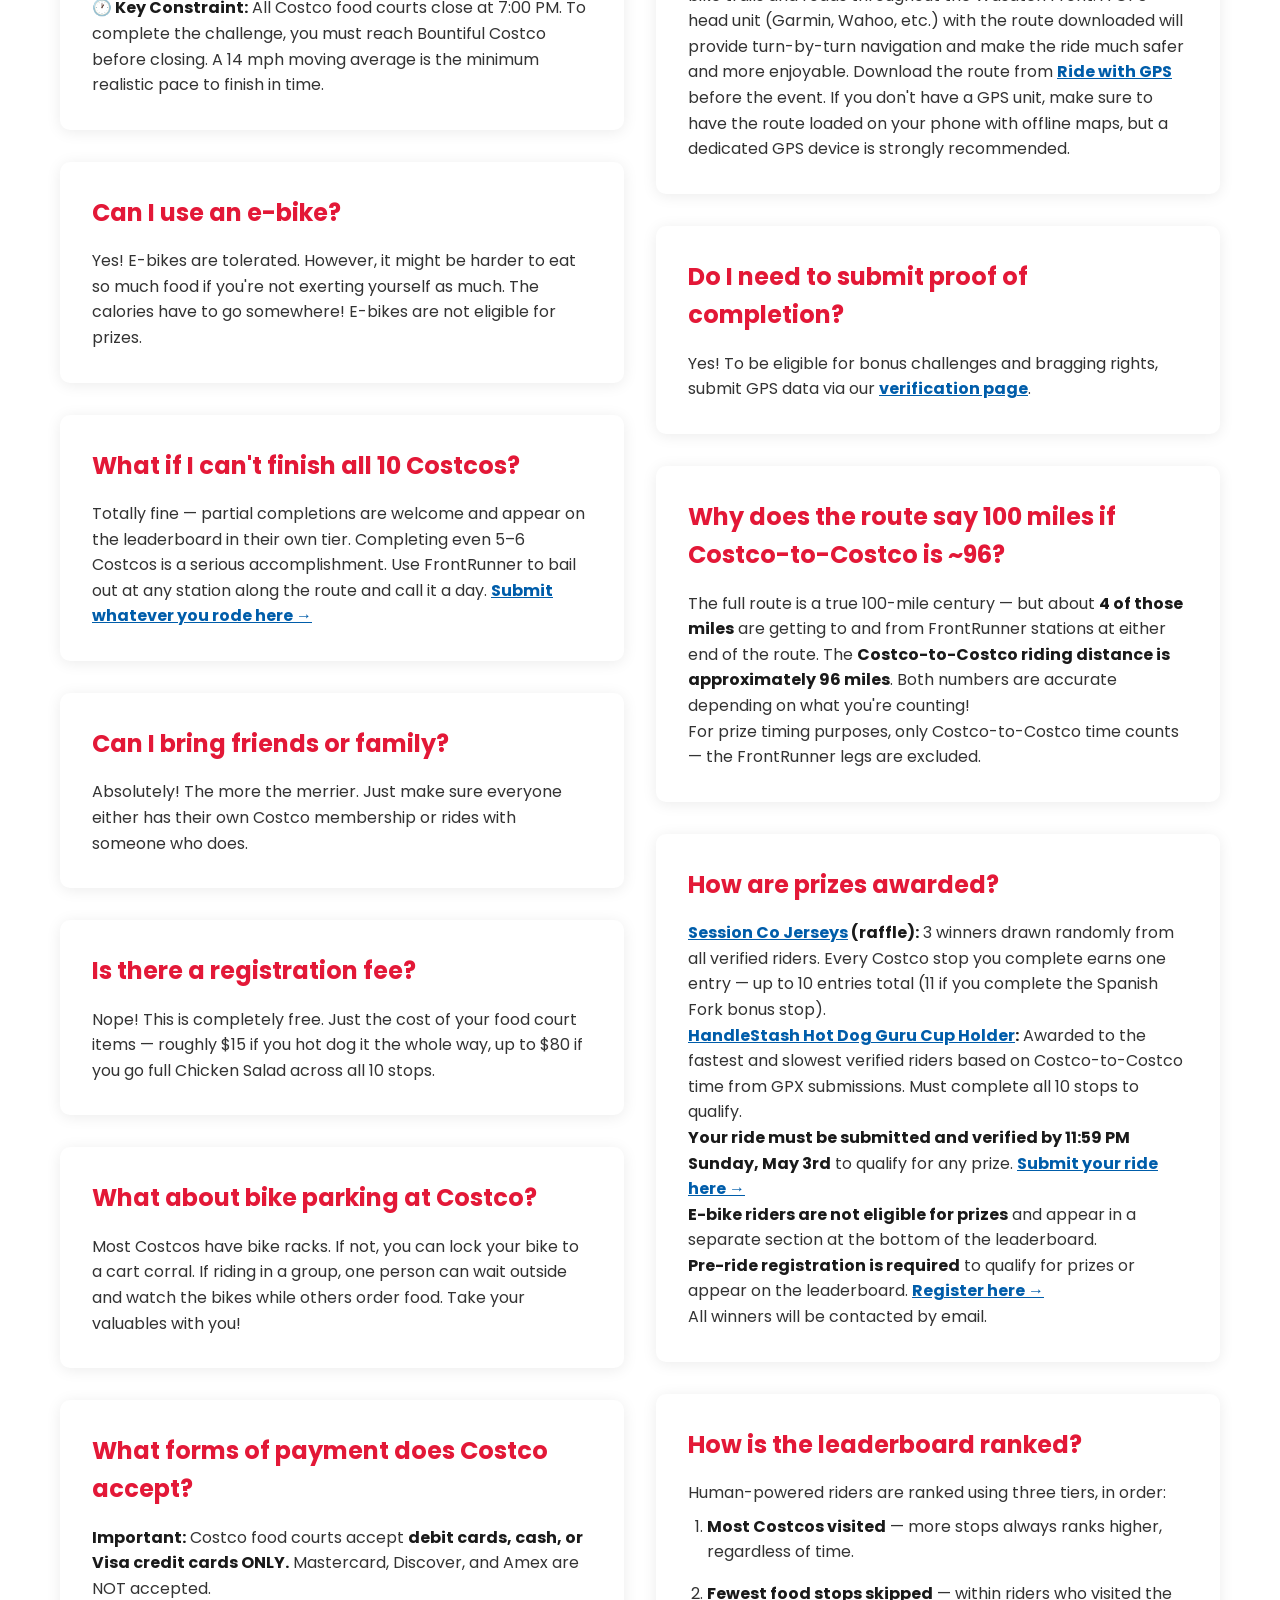
==== commit 91d27014: "Add photos/GroupMe links, update mile splits, BOGO promo code, add receipt requirement to rules and " ====
--- a/index.html
+++ b/index.html
@@ -183,6 +183,16 @@
         </div>
     </section>
 
+    <section class="section section-gray" style="padding: 1.5rem 0;">
+        <div class="container" style="text-align: center;">
+            <p style="font-weight: 600; margin-bottom: 1rem;">Connect with the community</p>
+            <div style="display: flex; gap: 1rem; justify-content: center; flex-wrap: wrap;">
+                <a href="https://photos.app.goo.gl/m2P8wKkDQ5eFugzz7" target="_blank" rel="noopener" class="cta-button">📸 Event Photos →</a>
+                <a href="https://groupme.com/join_group/114539693/wdrPztwH" target="_blank" rel="noopener" class="cta-button">💬 Join the GroupMe →</a>
+            </div>
+        </div>
+    </section>
+
     <section id="prizes" class="section prizes-section">
         <div class="container">
             <h2 class="section-title">🏆 Prizes</h2>
@@ -213,10 +223,10 @@
                             <div class="promo-eyebrow">Want the kit before race day?</div>
                             <div class="promo-code-inner">
                                 <span class="promo-label-text">Use code</span>
-                                <span class="promo-code">GGG15</span>
+                                <span class="promo-code">GGGBOGO50</span>
                                 <span class="promo-label-text">at checkout</span>
                             </div>
-                            <div class="promo-details">15% off through May 4th</div>
+                            <div class="promo-details">BOGO 50% off — buy one, get one 50% off</div>
                             <a href="https://session-brand.com/collections/summer-collection" target="_blank" rel="noopener" class="cta-button">Shop Session Co →</a>
                         </div>
                     </div>
@@ -282,7 +292,7 @@
                     <h3>🎯 Official Rules</h3>
                     <ol>
                         <li><strong>Be present at all 10 Costco warehouses on the route.</strong> Zero tolerance for course cutting — the route must be ridden south to north, Orem to Bountiful, as intended.</li>
-                        <li><strong>Purchase and consume at least one food court item at each Costco you visit.</strong> Drinks alone do not count as a food order.</li>
+                        <li><strong>Purchase and consume at least one food court item at each Costco you visit.</strong> Drinks alone do not count as a food order. Keep your receipt or take a photo of it — receipts may be requested during verification.</li>
                         <li><strong>All 10 stops must be completed on the same calendar day.</strong></li>
                         <li><strong>You must have a valid Costco membership</strong> — or ride with a member who can get you through the door.</li>
                         <li><strong>Record your full ride with a GPS device</strong> (Garmin, Wahoo, phone, etc.) and export a .gpx file. This is your proof of completion.</li>
@@ -296,11 +306,12 @@
 
                 <div class="rule-card">
                     <h3>🗺️ Proof Requirements</h3>
-                    <p>Verification is GPX-based — no photos required. Here's how it works:</p>
+                    <p>Verification is primarily GPX-based. Here's how it works:</p>
                     <ul>
                         <li><strong>Record your ride</strong> with any GPS device (Garmin, Wahoo, phone, etc.) and export a <strong>.gpx file</strong> when you're done.</li>
                         <li><strong>Upload your GPX</strong> on the <a href="https://ggg.lmarx.com/verify" class="survey-link">verification page</a> — it automatically detects which Costcos you visited, calculates your elapsed time, and unlocks bonus challenge fields.</li>
                         <li><strong>Log what you ate</strong> at each stop using the food order form that appears after your GPX is verified.</li>
+                        <li><strong>Keep your receipts or take a photo of them</strong> at each stop — receipts may be requested during the manual review process.</li>
                         <li><strong>Submit</strong> — rides are reviewed manually and approved results appear on the leaderboard.</li>
                     </ul>
                 </div>
@@ -404,64 +415,64 @@
                     <h3>Lehi</h3>
                     <p class="county">Utah County</p>
                     <p class="address">198 N 1200 E, Lehi</p>
-                    <p class="distance-info">📍 Mile 20.9 | +17.8 miles from Orem</p>
+                    <p class="distance-info">📍 Mile 20.8 | +17.7 miles from Orem</p>
                 </div>
                 <div class="costco-card">
                     <div class="costco-number">3</div>
                     <h3>Saratoga Springs</h3>
                     <p class="county">Utah County</p>
                     <p class="address">1083 N Redwood Rd, Saratoga Springs</p>
-                    <p class="distance-info">📍 Mile 26.4 | +5.5 miles from Lehi</p>
+                    <p class="distance-info">📍 Mile 26.3 | +5.5 miles from Lehi</p>
                 </div>
                 <div class="costco-card">
                     <div class="costco-number">4</div>
                     <h3>Riverton</h3>
                     <p class="county">Salt Lake County</p>
                     <p class="address">13126 S Eagles Flight Rd, Riverton</p>
-                    <p class="distance-info">📍 Mile 42.4 | +16.0 miles from Saratoga Springs</p>
+                    <p class="distance-info">📍 Mile 42.2 | +15.9 miles from Saratoga Springs</p>
                 </div>
                 <div class="costco-card">
                     <div class="costco-number">5</div>
                     <h3>South Jordan</h3>
                     <p class="county">Salt Lake County</p>
                     <p class="address">3571 W 10400 S, South Jordan</p>
-                    <p class="distance-info">📍 Mile 46.9 | +4.5 miles from Riverton</p>
+                    <p class="distance-info">📍 Mile 46.6 | +4.5 miles from Riverton</p>
                 </div>
                 <div class="costco-card">
                     <div class="costco-number">6</div>
                     <h3>Sandy</h3>
                     <p class="county">Salt Lake County</p>
                     <p class="address">11100 S Auto Mall Dr, Sandy</p>
-                    <p class="distance-info">📍 Mile 52.0 | +5.1 miles from South Jordan</p>
+                    <p class="distance-info">📍 Mile 51.7 | +5.1 miles from South Jordan</p>
                 </div>
                 <div class="costco-card">
                     <div class="costco-number">7</div>
                     <h3>Murray</h3>
                     <p class="county">Salt Lake County</p>
                     <p class="address">5201 Intermountain Dr, Murray</p>
-                    <p class="distance-info">📍 Mile 64.6 | +12.6 miles from Sandy</p>
+                    <p class="distance-info">📍 Mile 64.3 | +12.6 miles from Sandy</p>
                 </div>
                 <div class="costco-card">
                     <div class="costco-number">8</div>
                     <h3>West Valley</h3>
                     <p class="county">Salt Lake County</p>
                     <p class="address">3747 S 2700 W, West Valley</p>
-                    <p class="distance-info">📍 Mile 70.9 | +6.3 miles from Murray</p>
+                    <p class="distance-info">📍 Mile 70.6 | +6.3 miles from Murray</p>
                 </div>
                 <div class="costco-card">
                     <div class="costco-number">9</div>
                     <h3>Salt Lake City</h3>
                     <p class="county">Salt Lake County</p>
                     <p class="address">1818 S 300 W, Salt Lake City</p>
-                    <p class="distance-info">📍 Mile 77.7 | +6.8 miles from West Valley</p>
+                    <p class="distance-info">📍 Mile 78.8 | +8.2 miles from West Valley</p>
                 </div>
                 <div class="costco-card">
                     <div class="costco-number">10</div>
                     <h3>Bountiful</h3>
                     <p class="county">Davis County • FINISH</p>
                     <p class="address">573 W 100 N, Bountiful</p>
-                    <p class="distance-info">📍 Mile 98.9 | +21.2 miles from Salt Lake City</p>
-                    <p class="distance-info" style="margin-top: 0.5rem; background: rgba(227, 24, 55, 0.1);">🚆 +1.1 miles to Woods Cross/Bountiful FrontRunner (Total: 100 miles)</p>
+                    <p class="distance-info">📍 Mile 99.3 | +20.4 miles from Salt Lake City</p>
+                    <p class="distance-info" style="margin-top: 0.5rem; background: rgba(227, 24, 55, 0.1);">🚆 +1.1 miles to Woods Cross/Bountiful FrontRunner (Total: 100.4 miles)</p>
                 </div>
             </div>
             
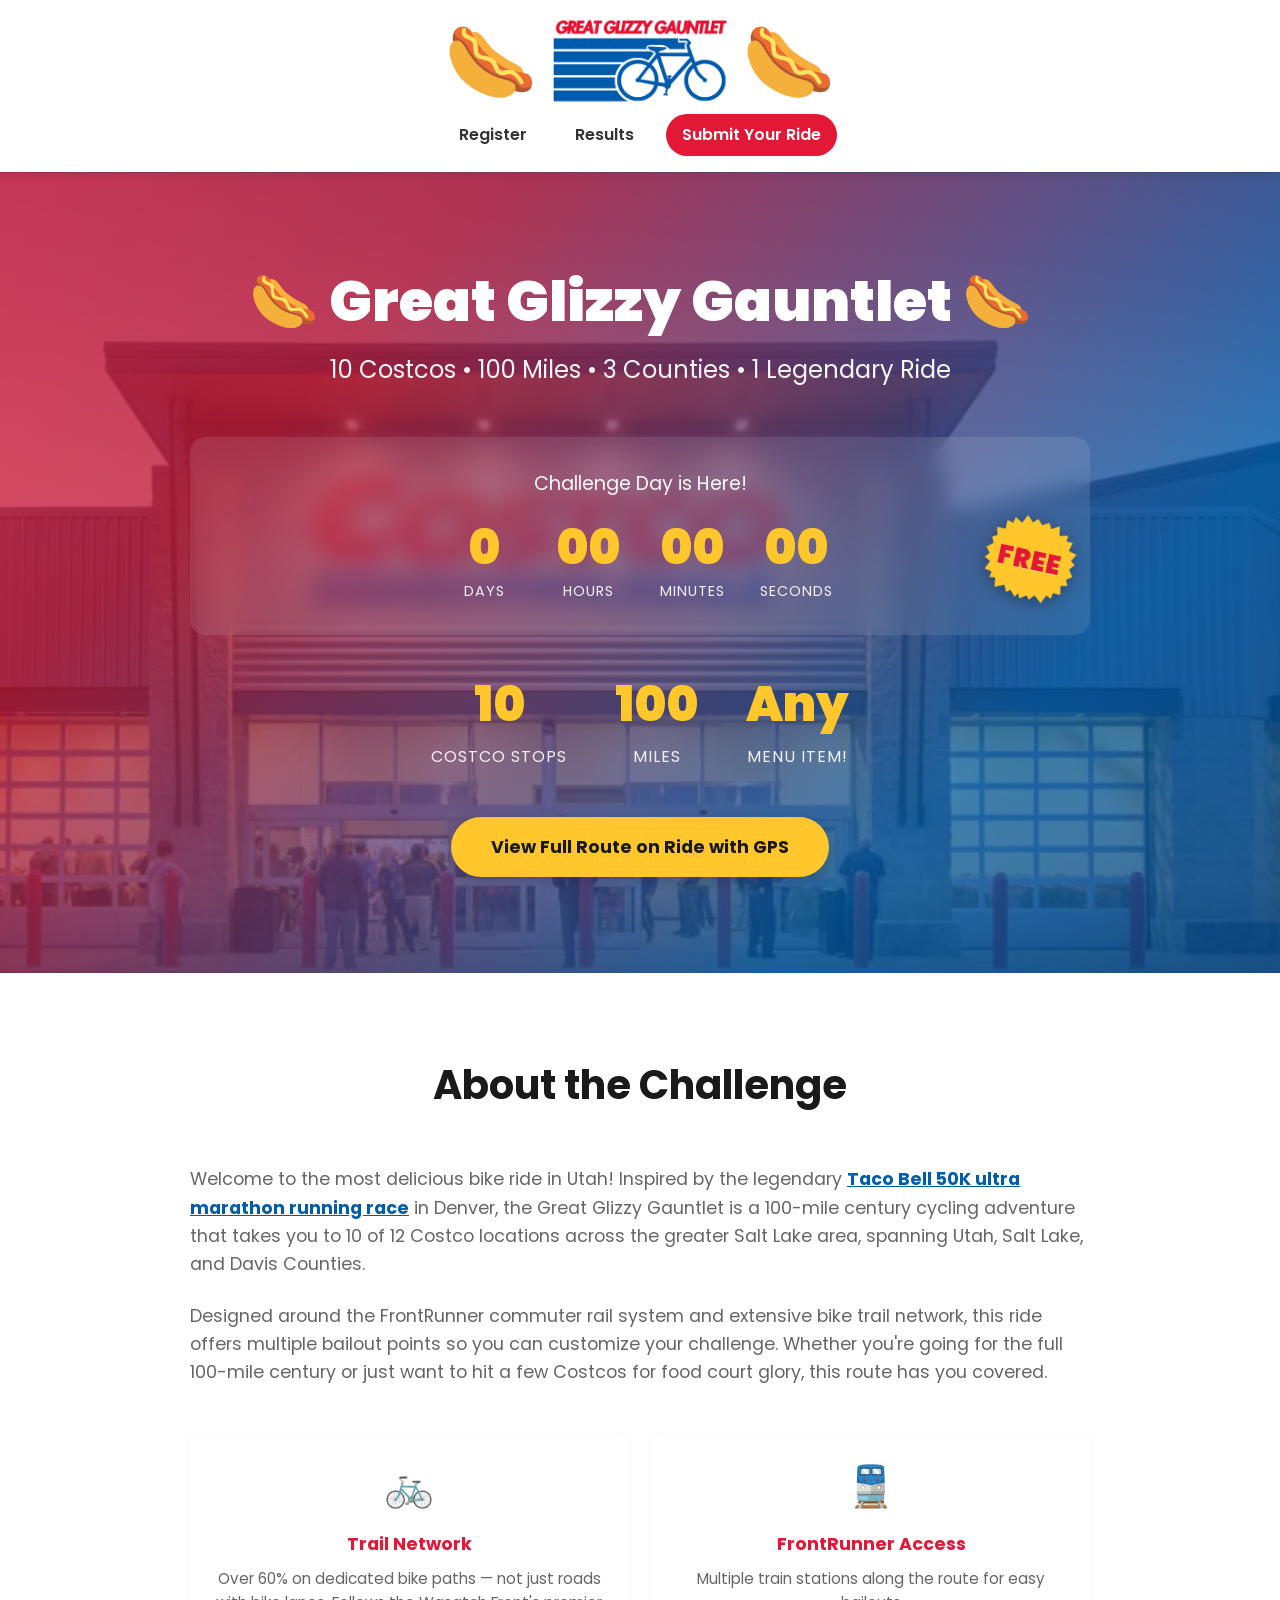
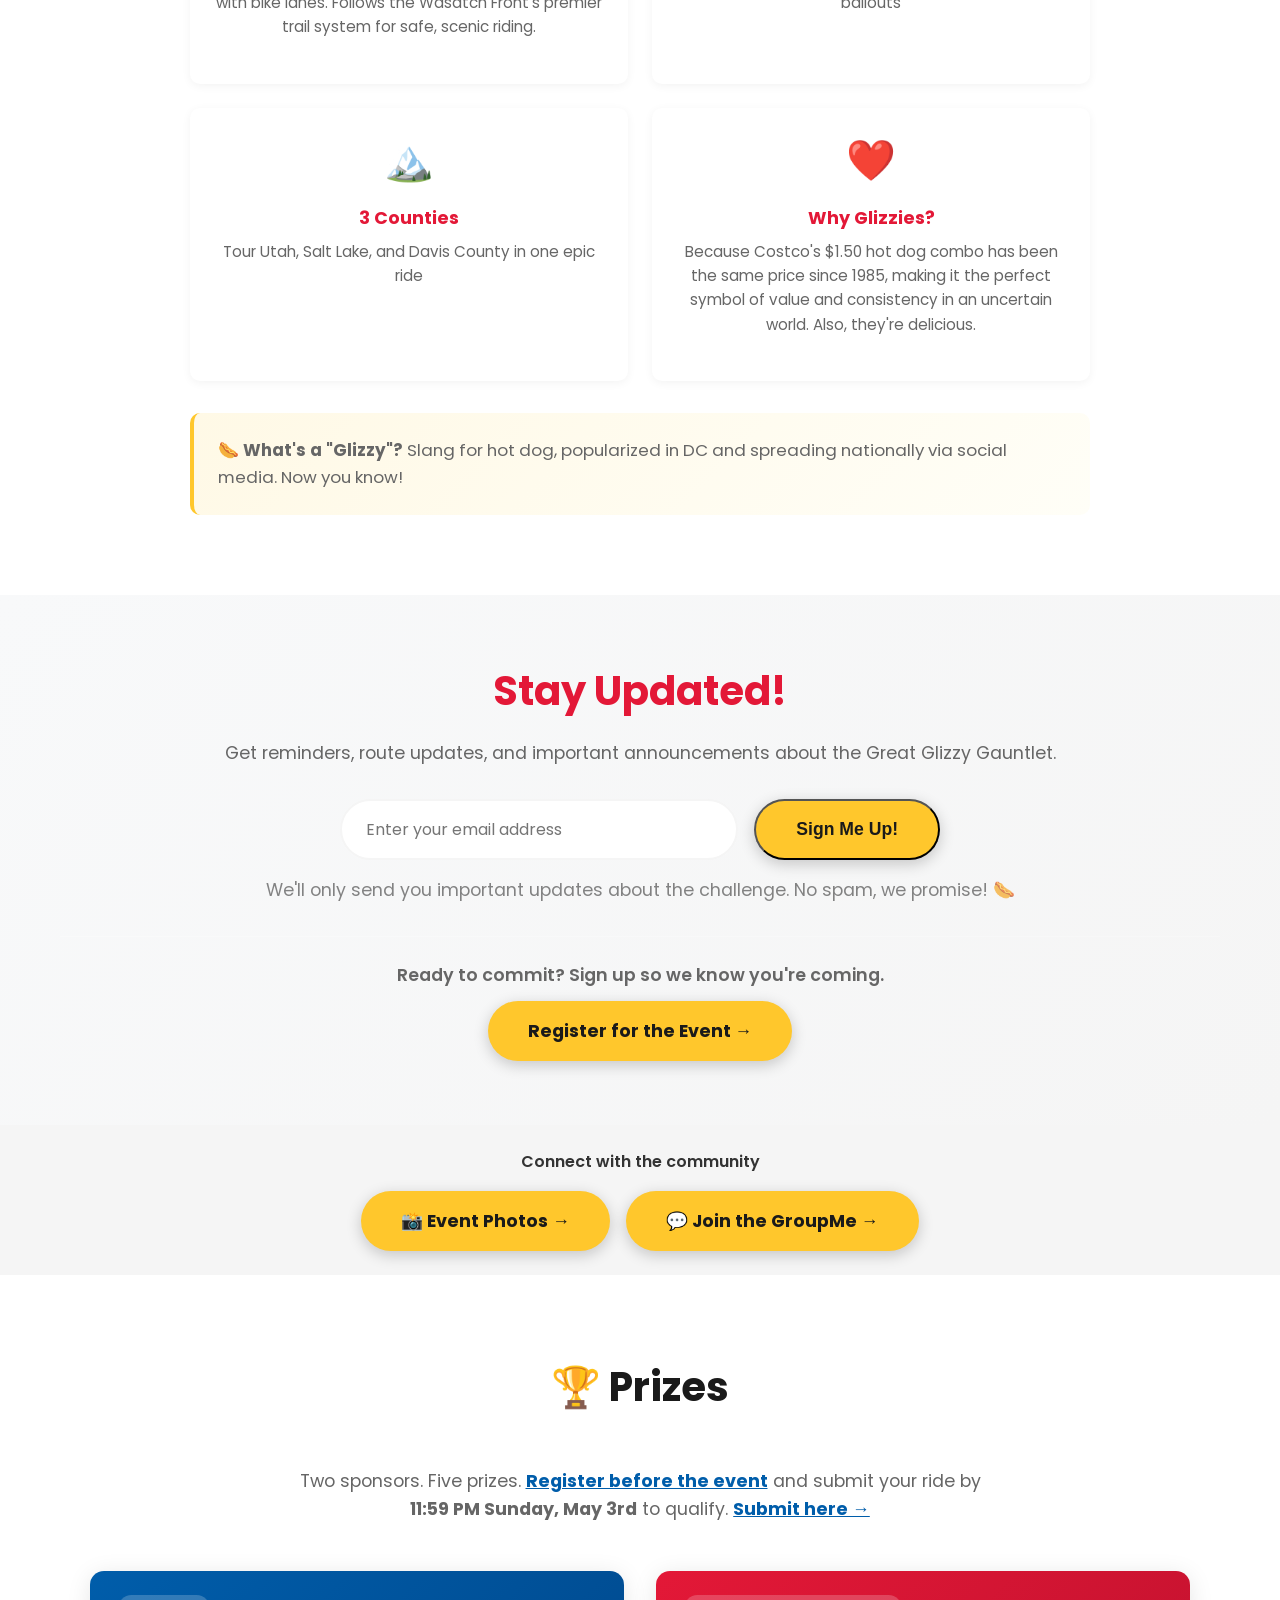
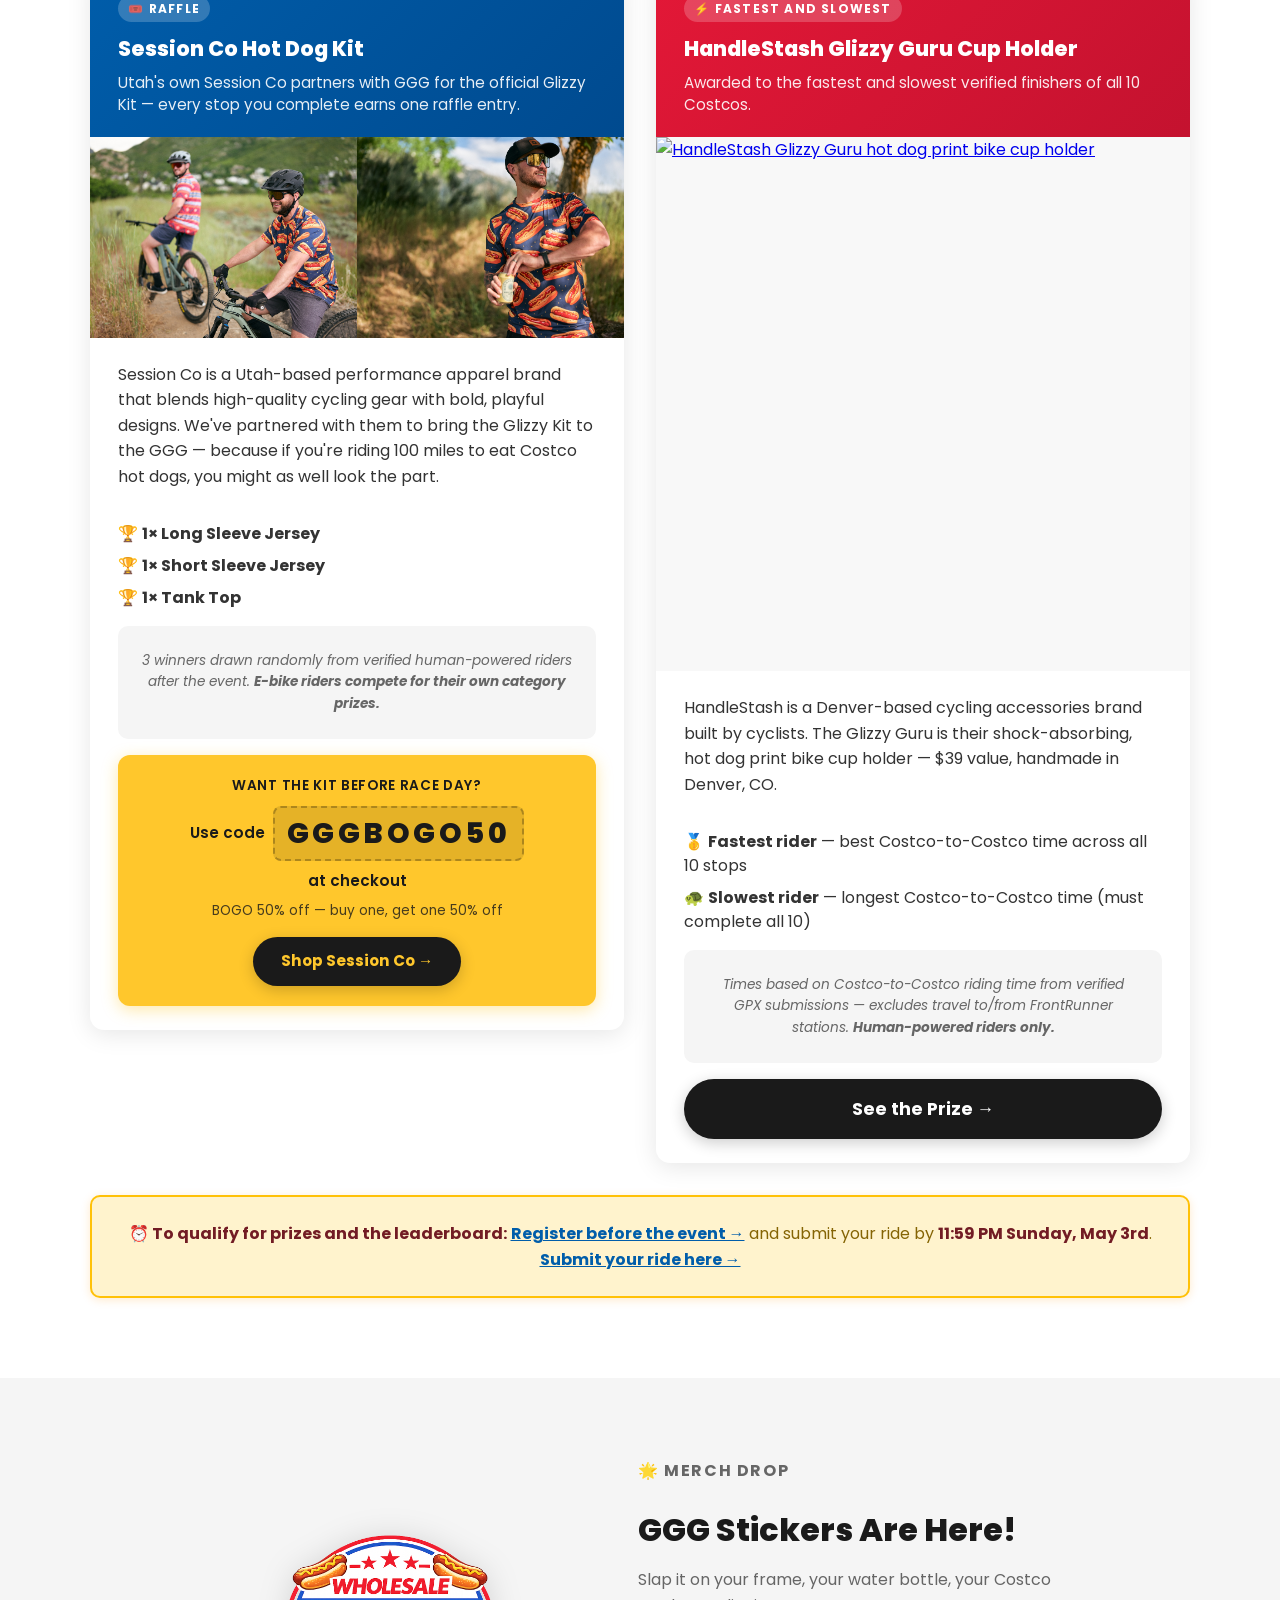
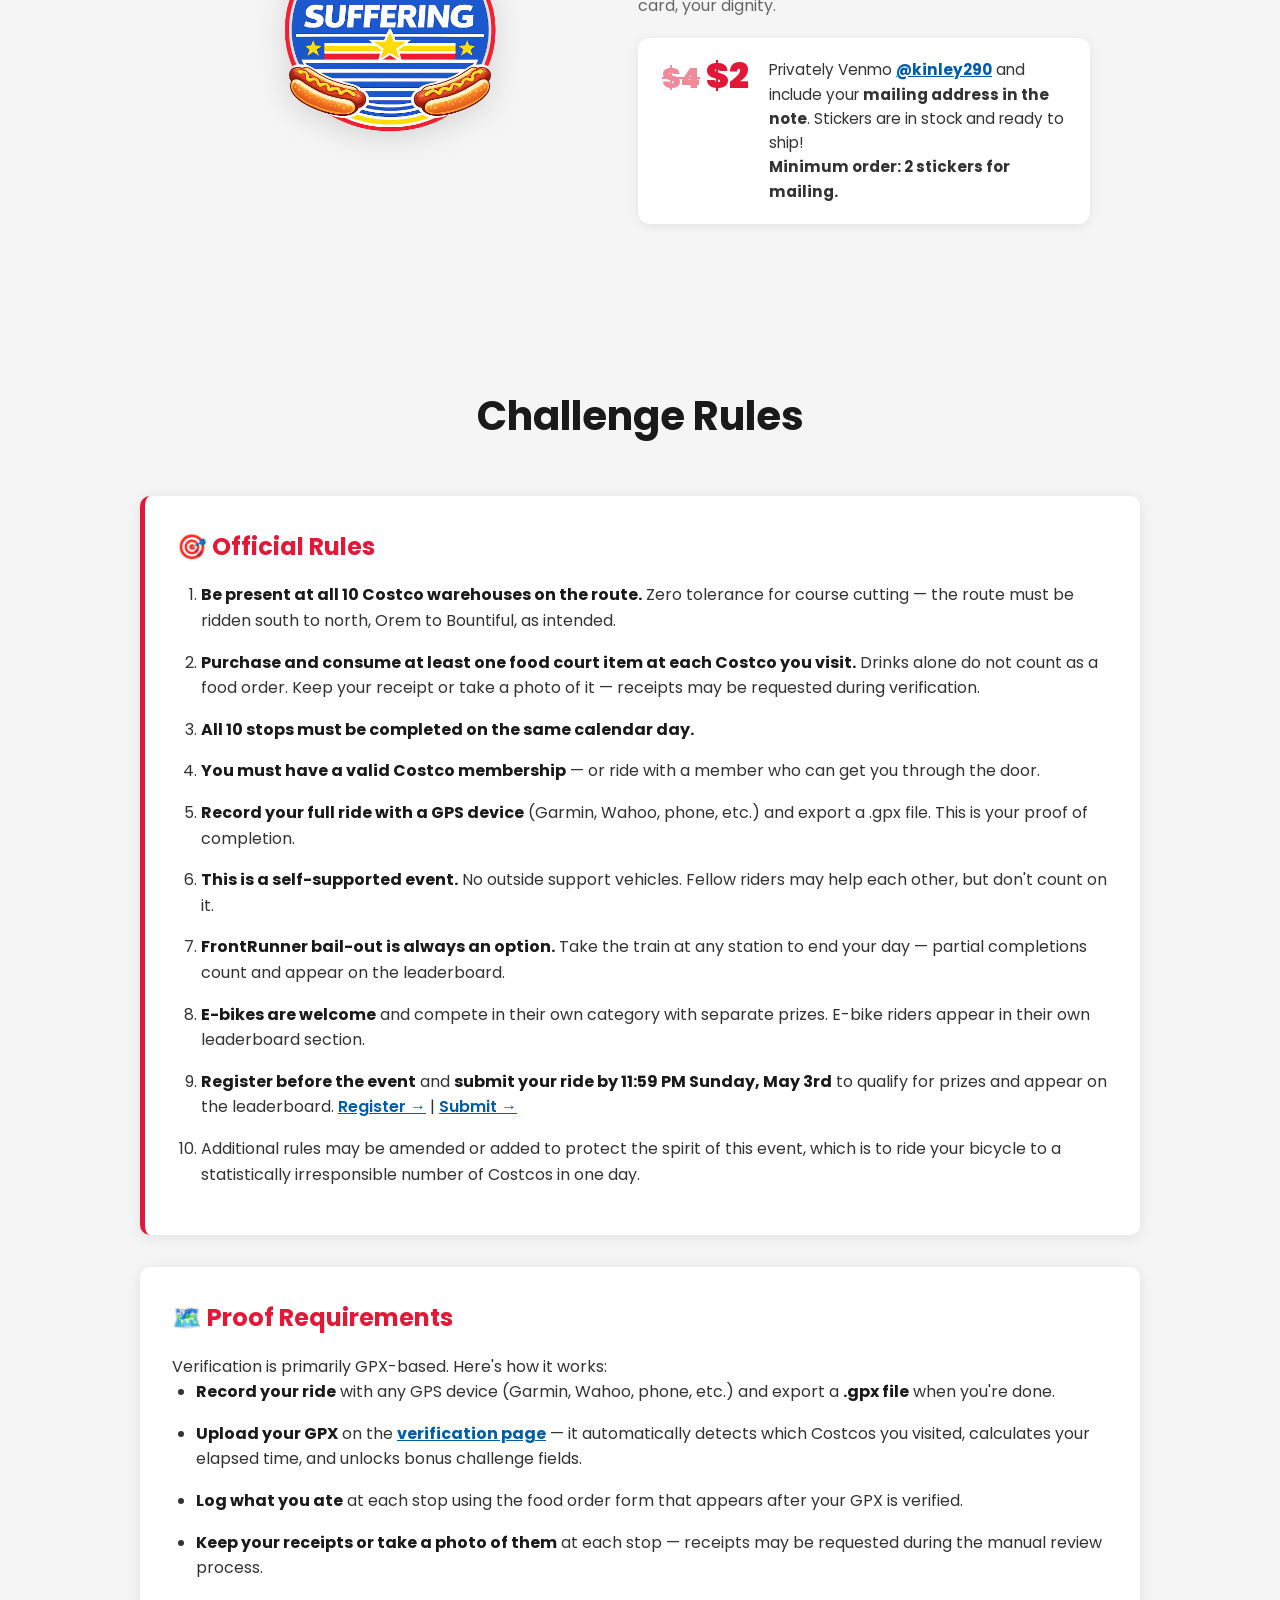
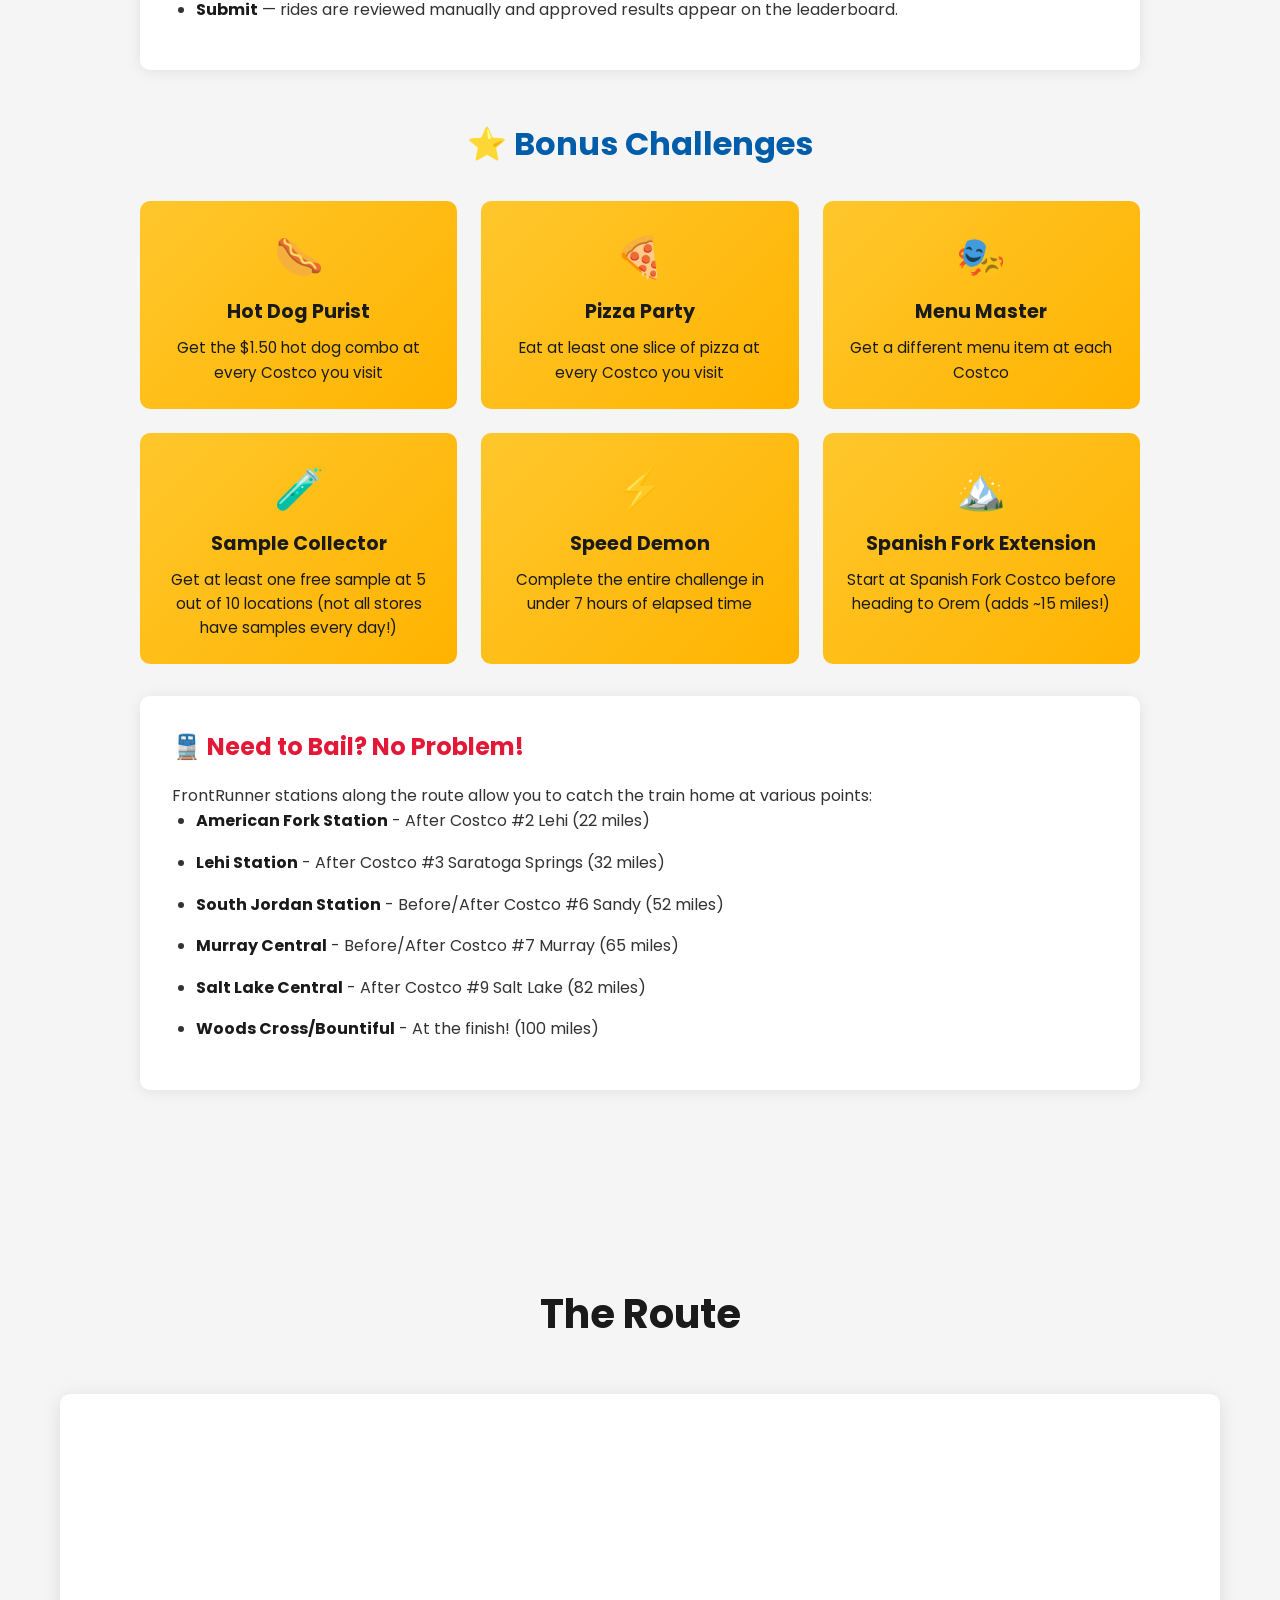
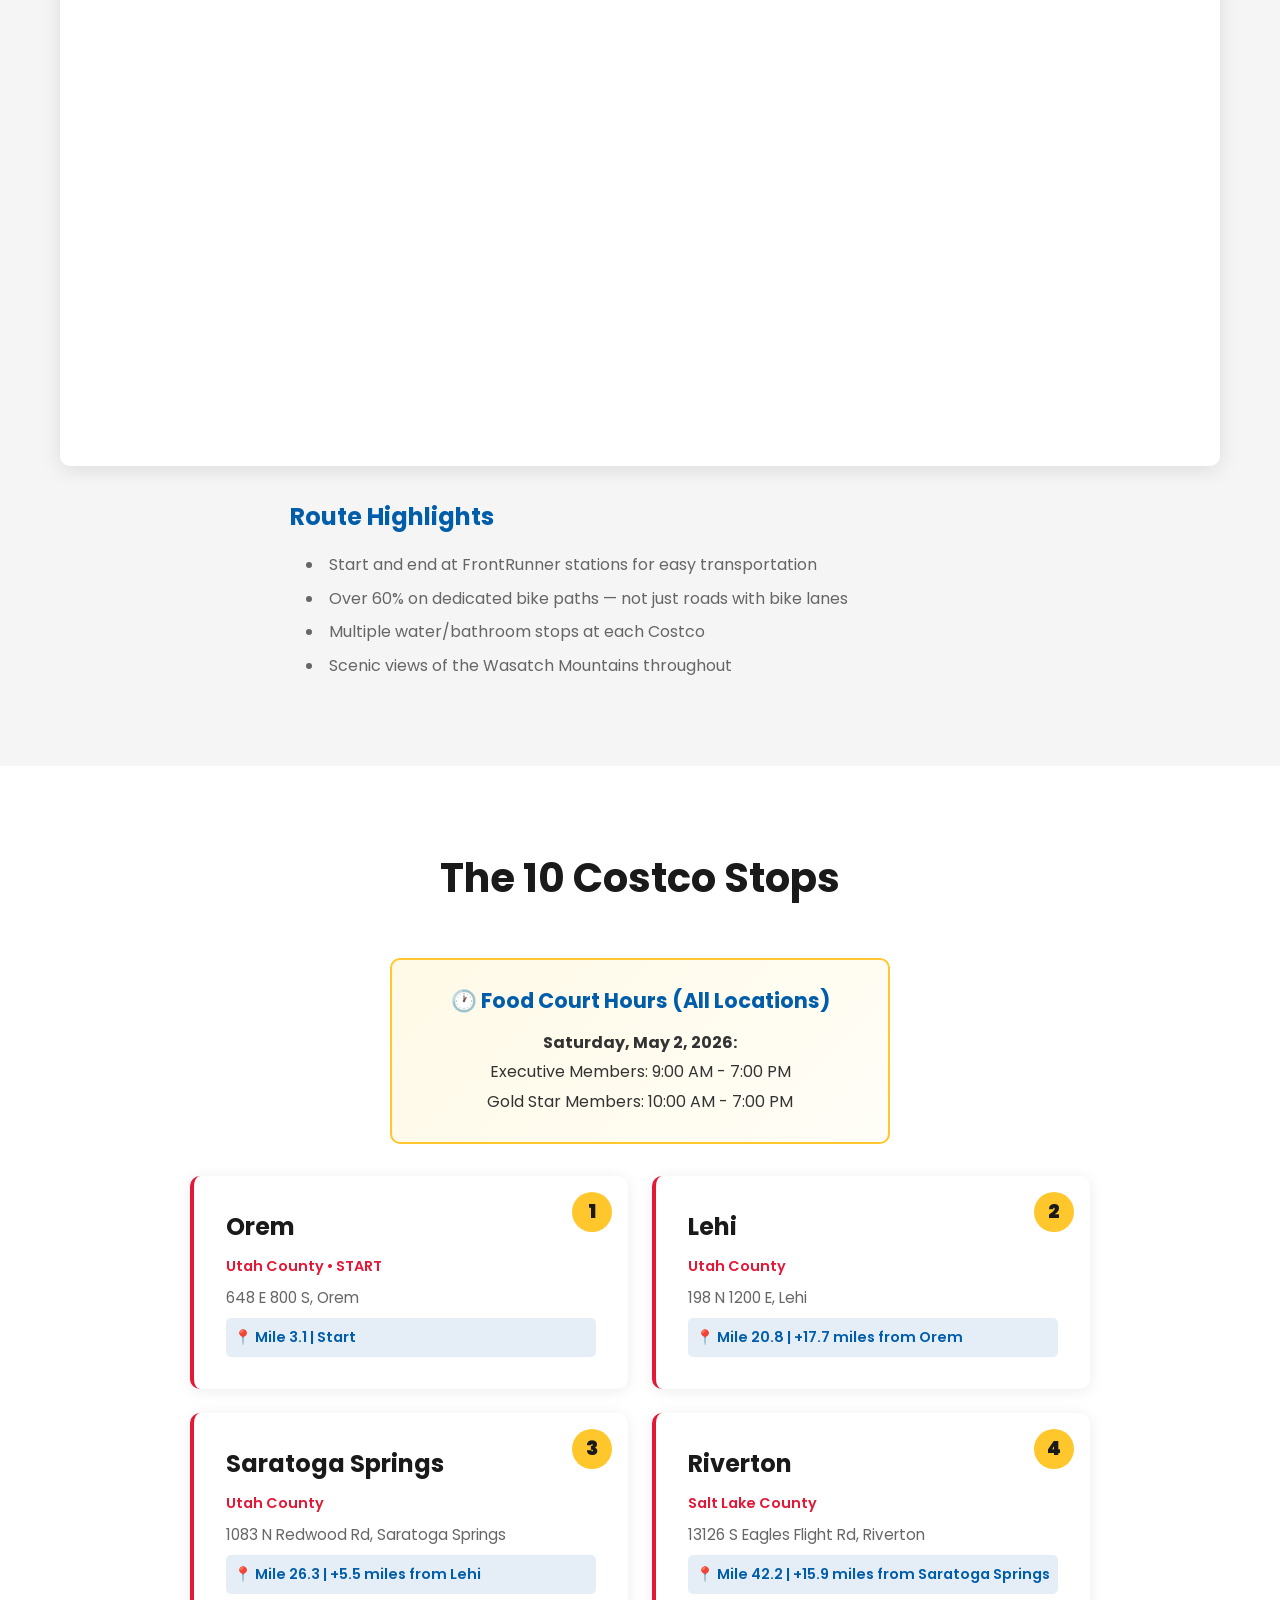
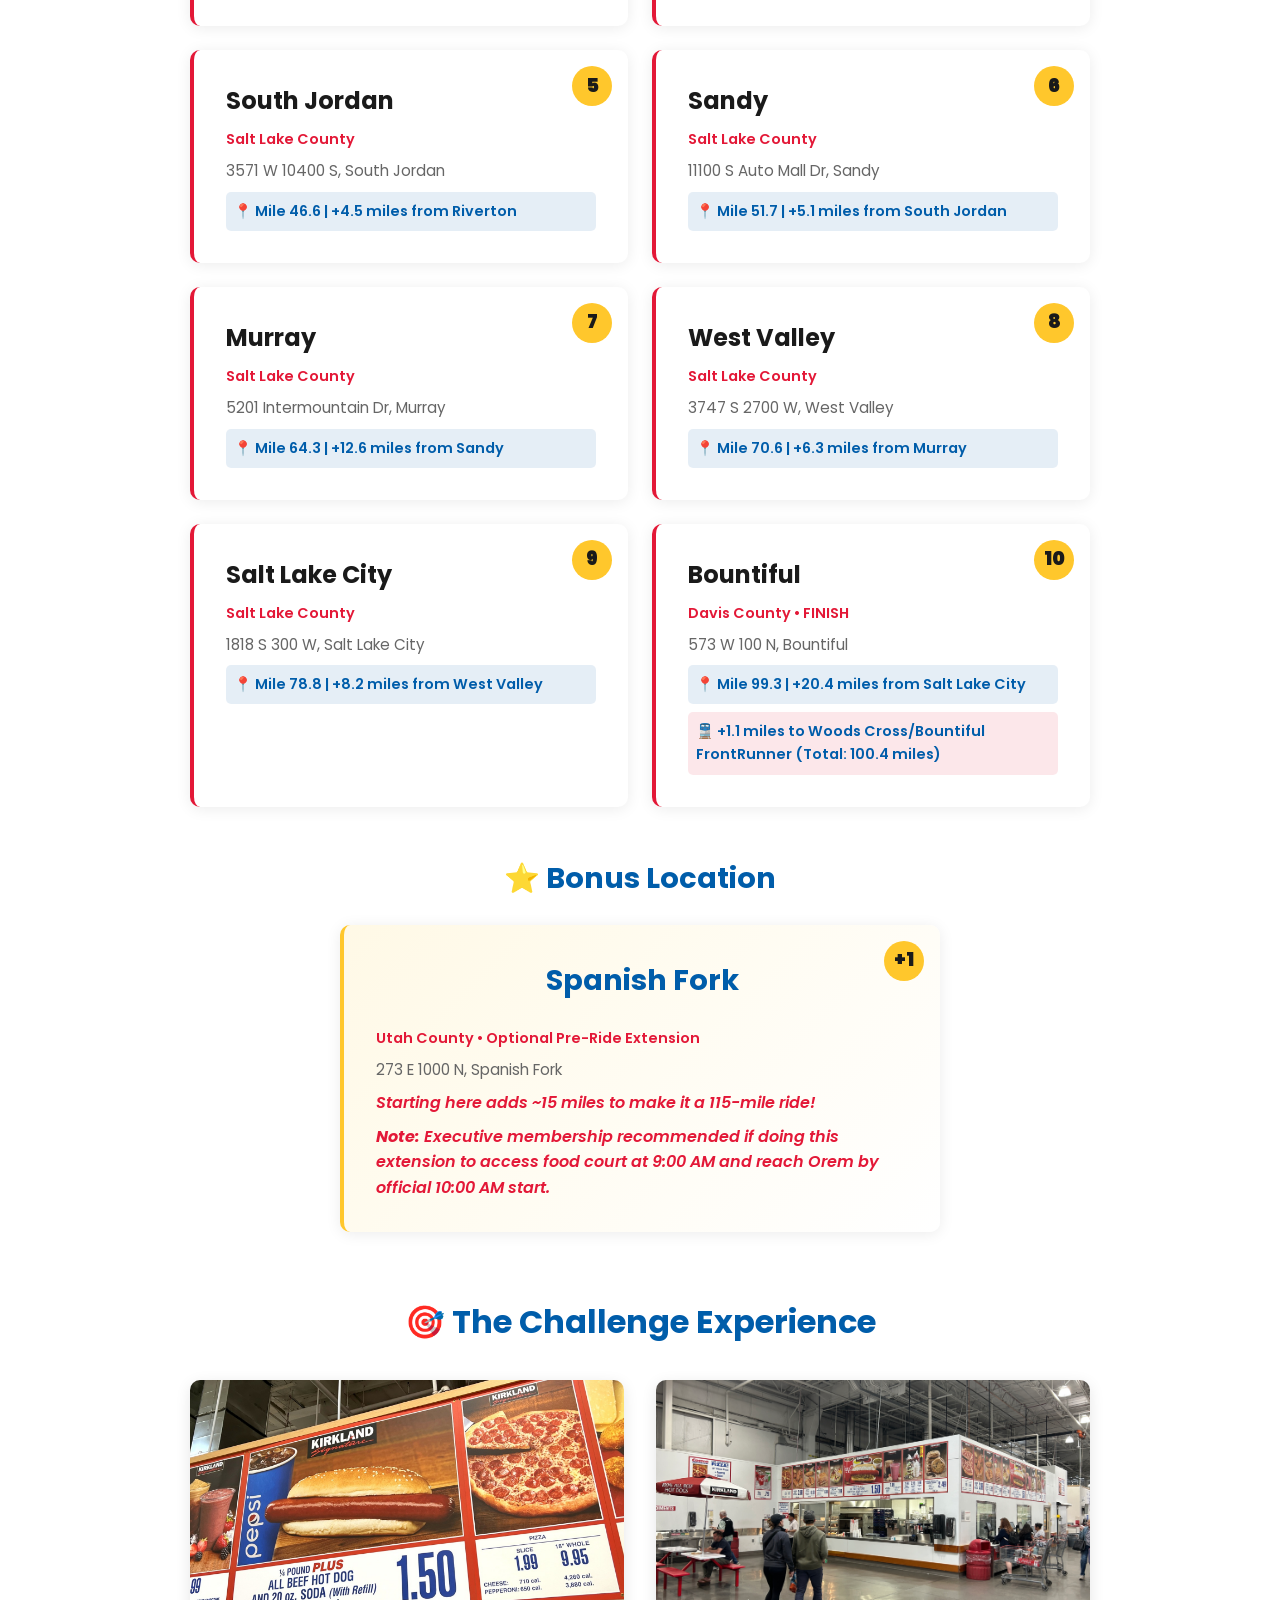
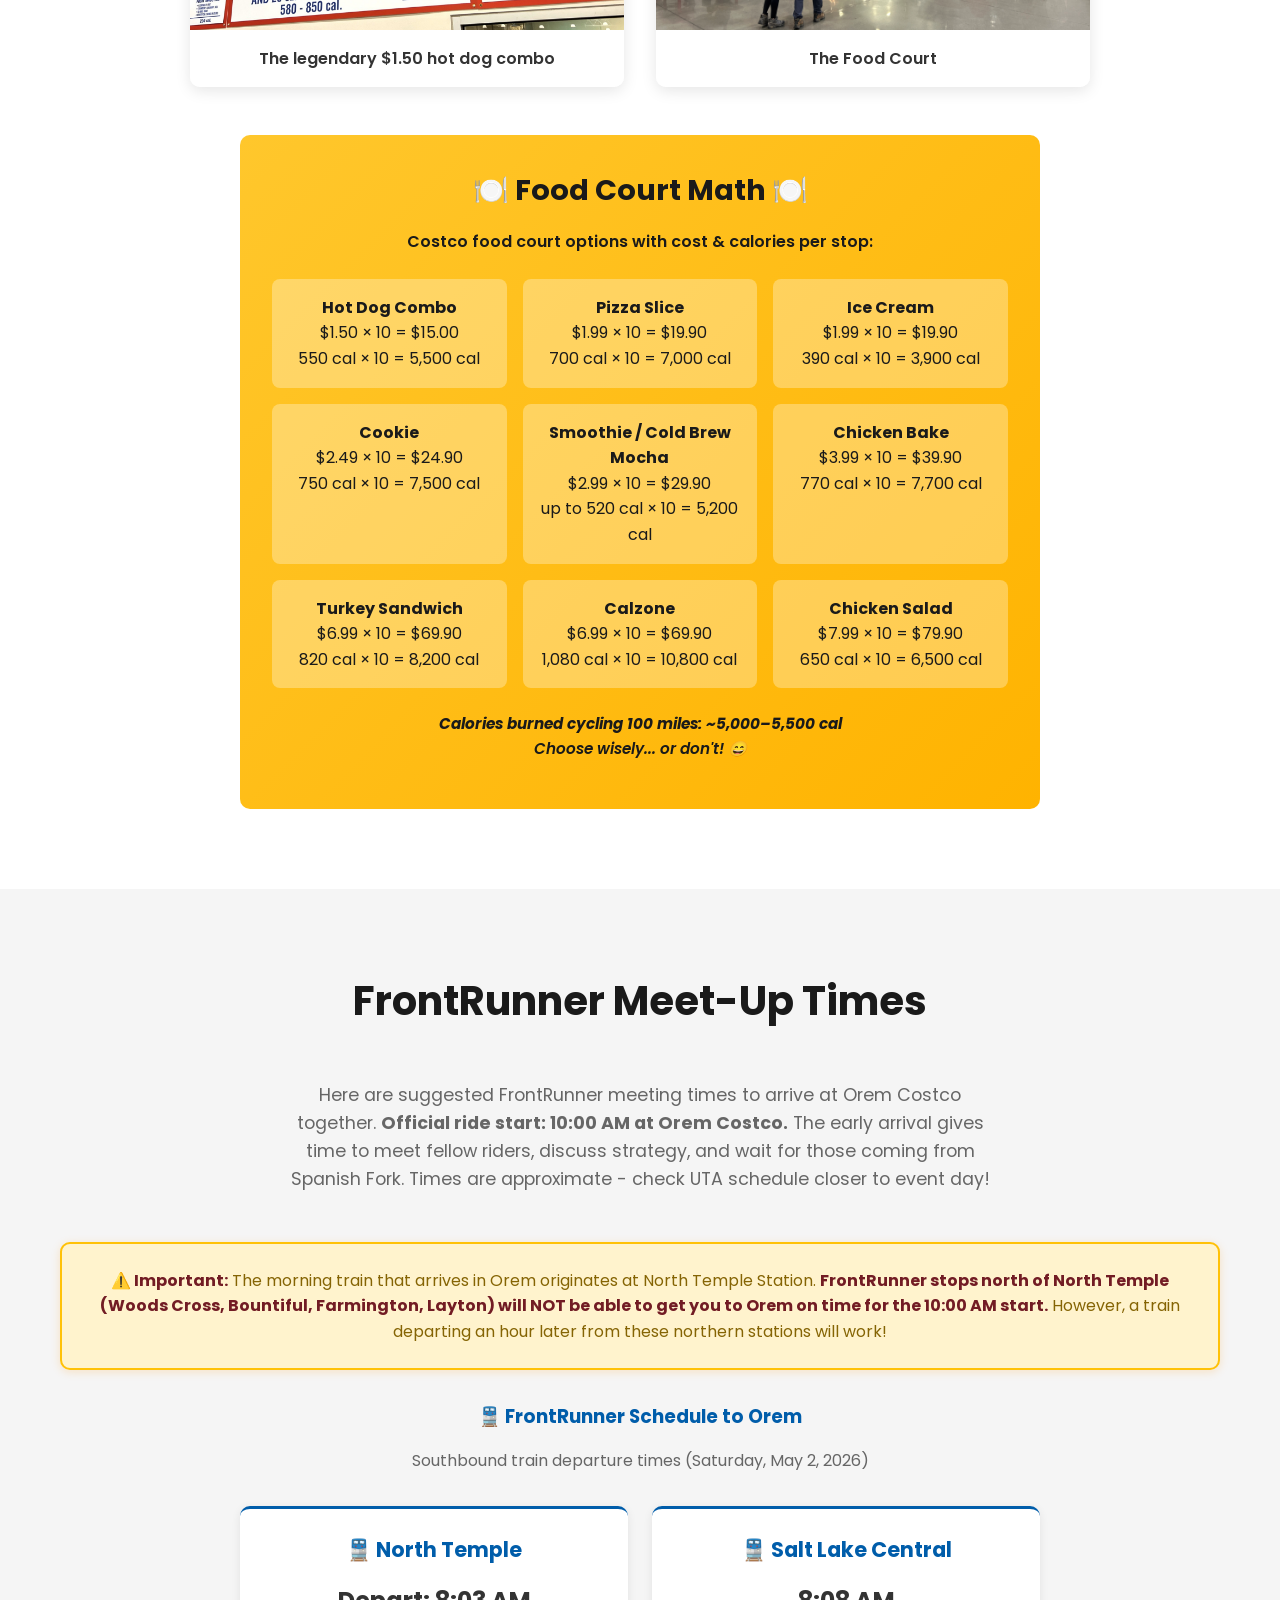
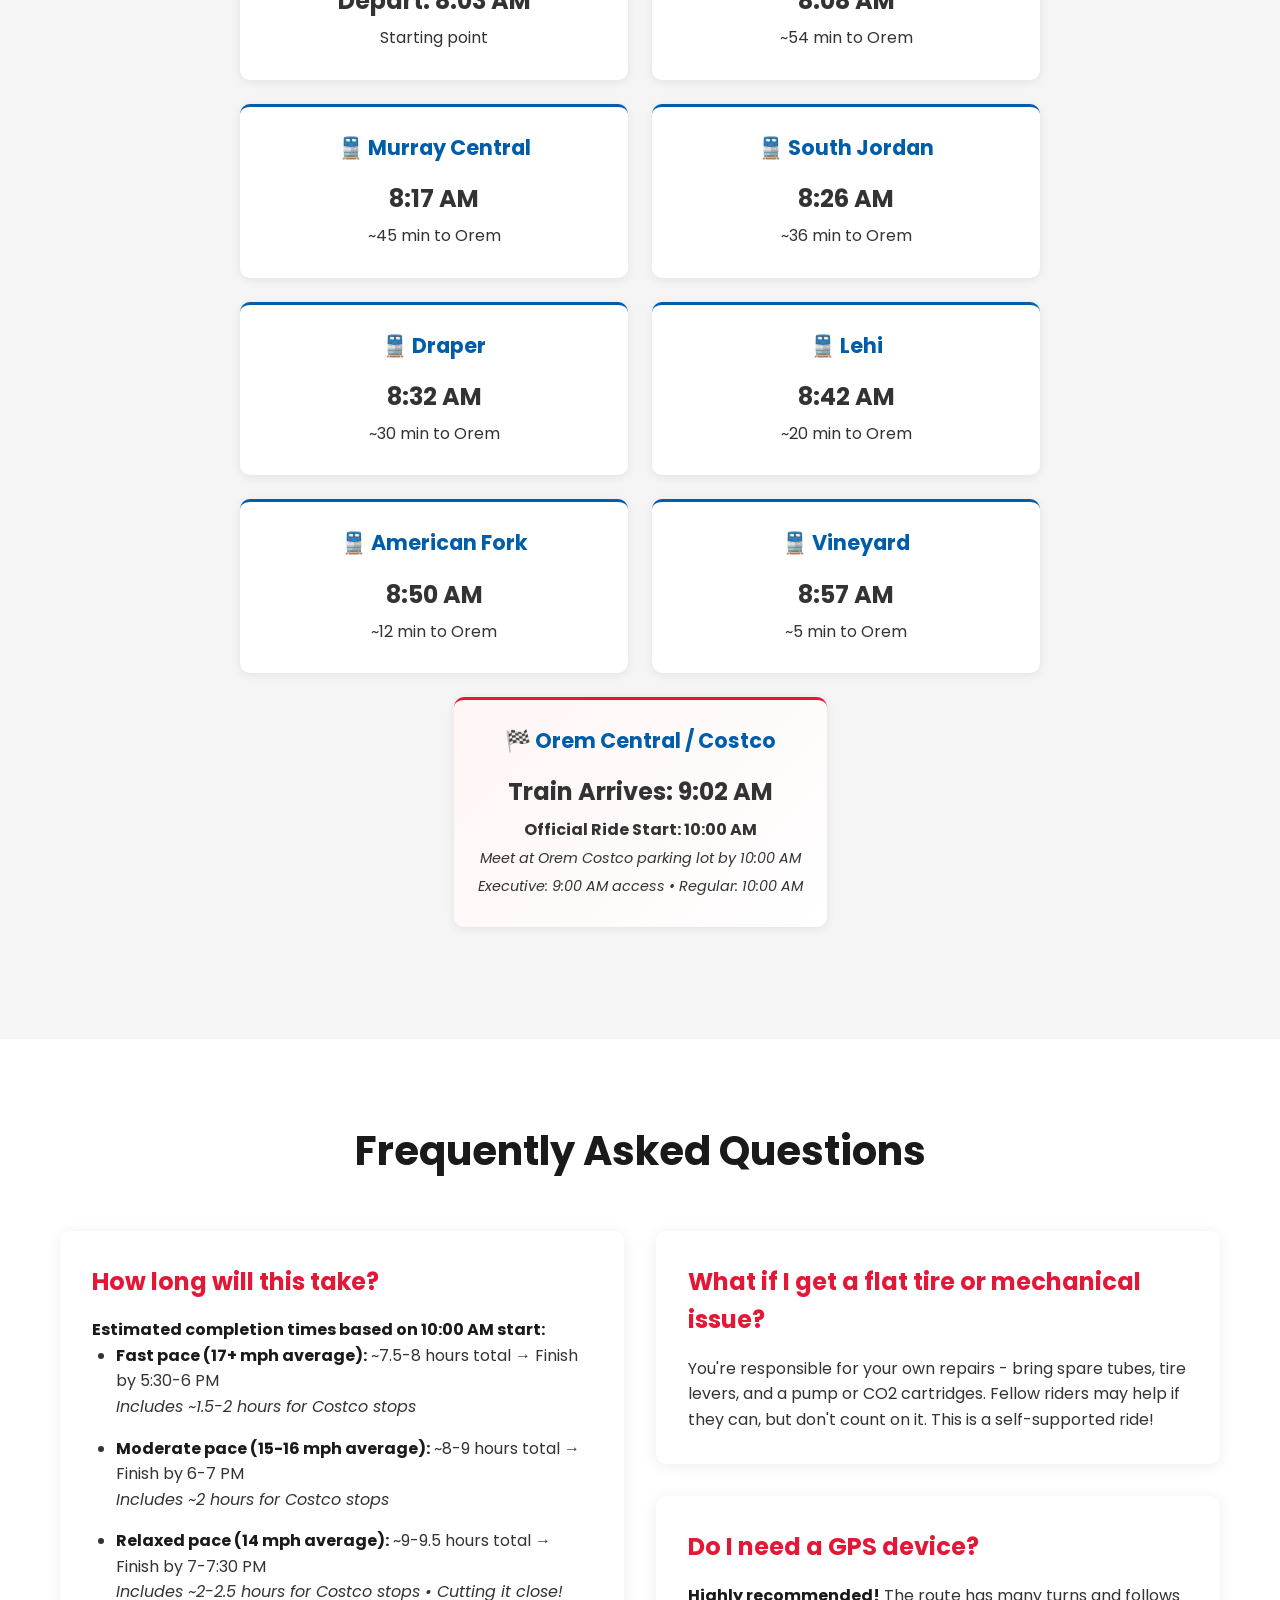
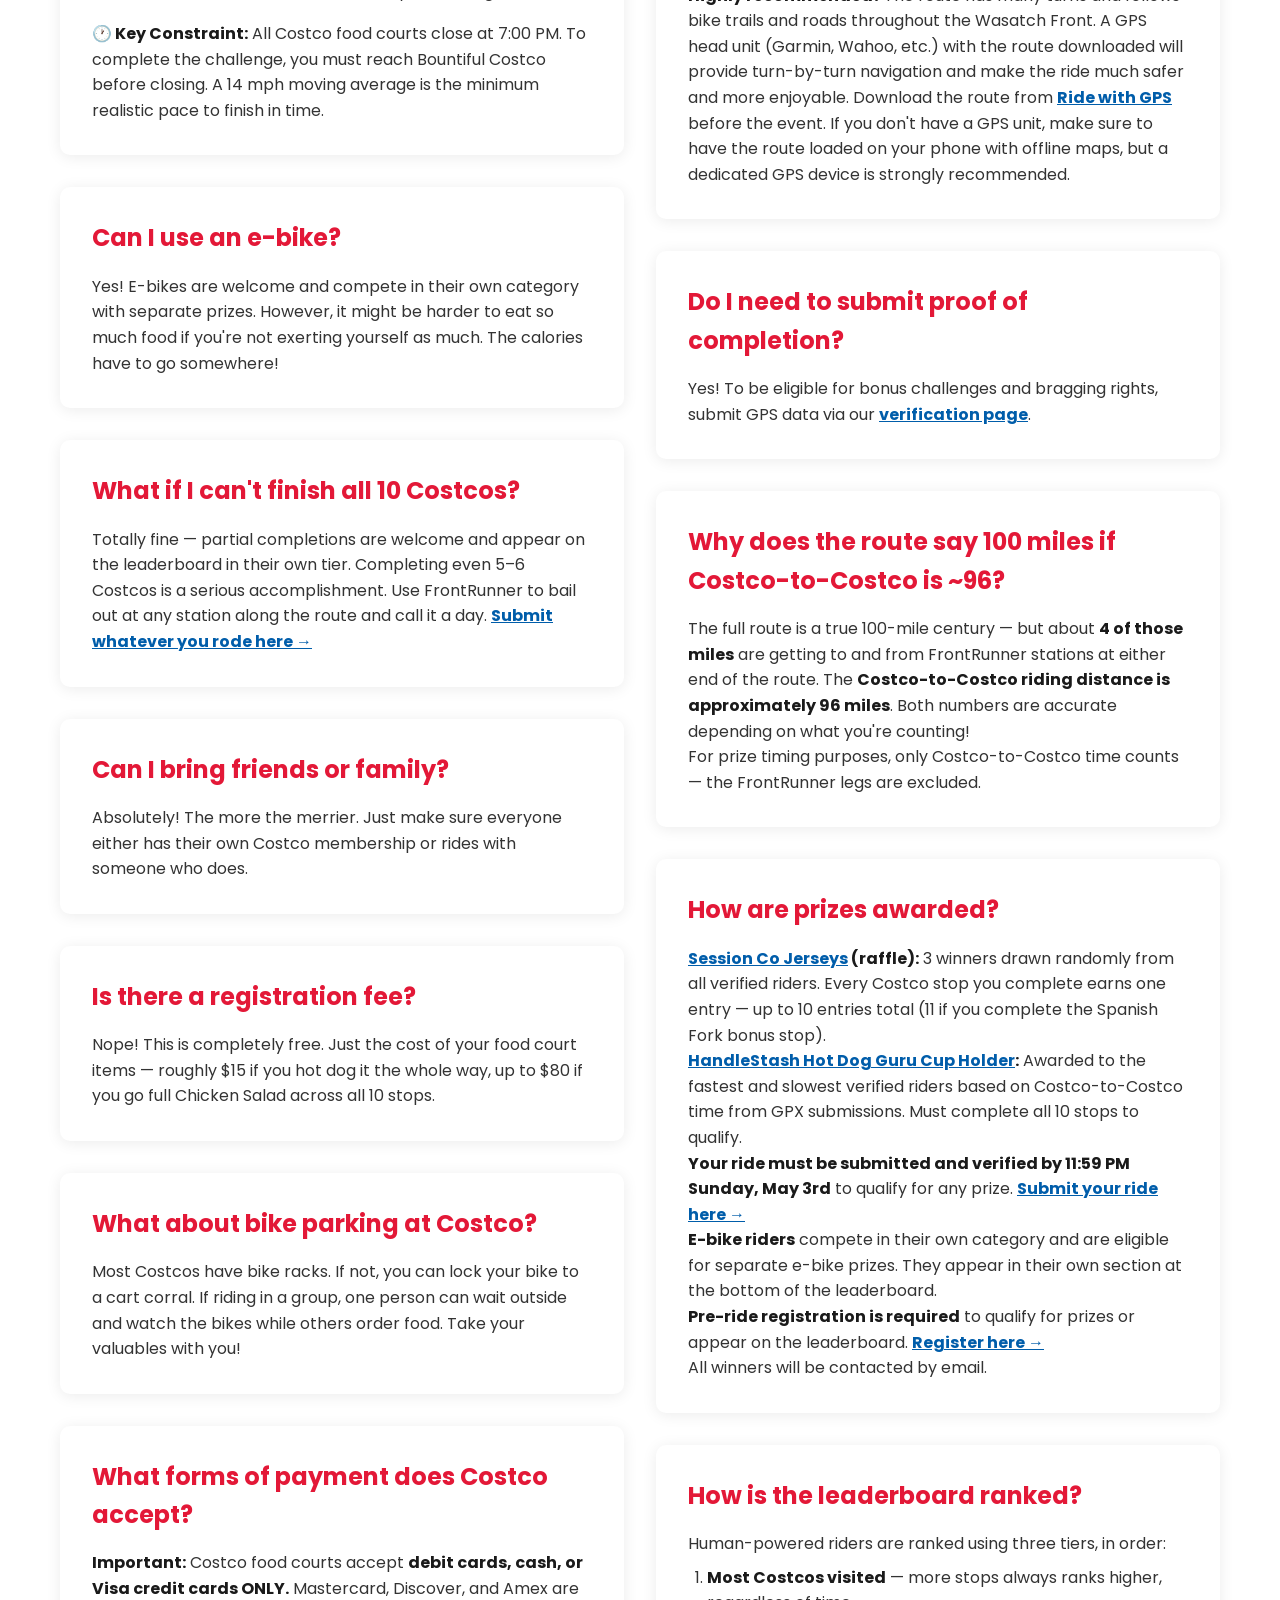
==== commit f5140088: "Fix admin route analysis, add rider emails, update e-bike prize eligibility - admin.html: fix getRid" ====
--- a/index.html
+++ b/index.html
@@ -218,7 +218,7 @@
                             <li>🏆 <strong>1× Short Sleeve Jersey</strong></li>
                             <li>🏆 <strong>1× Tank Top</strong></li>
                         </ul>
-                        <p class="rule-note">3 winners drawn randomly from verified riders after the event. <strong>E-bike riders are not eligible for prizes.</strong></p>
+                        <p class="rule-note">3 winners drawn randomly from verified human-powered riders after the event. <strong>E-bike riders compete for their own category prizes.</strong></p>
                         <div class="promo-code-box">
                             <div class="promo-eyebrow">Want the kit before race day?</div>
                             <div class="promo-code-inner">
@@ -250,7 +250,7 @@
                             <li>🥇 <strong>Fastest rider</strong> — best Costco-to-Costco time across all 10 stops</li>
                             <li>🐢 <strong>Slowest rider</strong> — longest Costco-to-Costco time (must complete all 10)</li>
                         </ul>
-                        <p class="rule-note">Times based on Costco-to-Costco riding time from verified GPX submissions — excludes travel to/from FrontRunner stations. <strong>E-bike riders are not eligible.</strong></p>
+                        <p class="rule-note">Times based on Costco-to-Costco riding time from verified GPX submissions — excludes travel to/from FrontRunner stations. <strong>Human-powered riders only.</strong></p>
                         <a href="https://handlestash.com/products/glizzy-guru-session-collab-shock-absorbing-bike-cup-holder" target="_blank" rel="noopener" class="cta-button cta-button--dark">See the Prize →</a>
                     </div>
                 </div>
@@ -298,7 +298,7 @@
                         <li><strong>Record your full ride with a GPS device</strong> (Garmin, Wahoo, phone, etc.) and export a .gpx file. This is your proof of completion.</li>
                         <li><strong>This is a self-supported event.</strong> No outside support vehicles. Fellow riders may help each other, but don't count on it.</li>
                         <li><strong>FrontRunner bail-out is always an option.</strong> Take the train at any station to end your day — partial completions count and appear on the leaderboard.</li>
-                        <li><strong>E-bikes are welcome</strong>, but e-bike riders are ineligible for prizes and appear in their own leaderboard section.</li>
+                        <li><strong>E-bikes are welcome</strong> and compete in their own category with separate prizes. E-bike riders appear in their own leaderboard section.</li>
                         <li><strong>Register before the event</strong> and <strong>submit your ride by 11:59 PM Sunday, May 3rd</strong> to qualify for prizes and appear on the leaderboard. <a href="https://docs.google.com/forms/d/e/1FAIpQLSeb15Sr8Yv5YkO3eQ57dbbVTs3uttnRn5mVl6pLwMNZBPZWVg/viewform" target="_blank" style="color: var(--secondary-color); font-weight: 600;">Register →</a> | <a href="/verify" style="color: var(--secondary-color); font-weight: 600;">Submit →</a></li>
                         <li>Additional rules may be amended or added to protect the spirit of this event, which is to ride your bicycle to a statistically irresponsible number of Costcos in one day.</li>
                     </ol>
@@ -652,7 +652,7 @@
                 
                 <div class="rule-card">
                     <h3>Can I use an e-bike?</h3>
-                    <p>Yes! E-bikes are tolerated. However, it might be harder to eat so much food if you're not exerting yourself as much. The calories have to go somewhere! E-bikes are not eligible for prizes.</p>
+                    <p>Yes! E-bikes are welcome and compete in their own category with separate prizes. However, it might be harder to eat so much food if you're not exerting yourself as much. The calories have to go somewhere!</p>
                 </div>
                 
                 <div class="rule-card">
@@ -711,7 +711,7 @@
                     <p><strong><a href="https://session-brand.com/collections/summer-collection" target="_blank" class="survey-link">Session Co Jerseys</a> (raffle):</strong> 3 winners drawn randomly from all verified riders. Every Costco stop you complete earns one entry — up to 10 entries total (11 if you complete the Spanish Fork bonus stop).</p>
                     <p><strong><a href="https://handlestash.com/products/glizzy-guru-session-collab-shock-absorbing-bike-cup-holder" target="_blank" class="survey-link">HandleStash Hot Dog Guru Cup Holder</a>:</strong> Awarded to the fastest and slowest verified riders based on Costco-to-Costco time from GPX submissions. Must complete all 10 stops to qualify.</p>
                     <p><strong>Your ride must be submitted and verified by 11:59 PM Sunday, May 3rd</strong> to qualify for any prize. <a href="/verify" class="survey-link">Submit your ride here →</a></p>
-                    <p><strong>E-bike riders are not eligible for prizes</strong> and appear in a separate section at the bottom of the leaderboard.</p>
+                    <p><strong>E-bike riders</strong> compete in their own category and are eligible for separate e-bike prizes. They appear in their own section at the bottom of the leaderboard.</p>
                     <p><strong>Pre-ride registration is required</strong> to qualify for prizes or appear on the leaderboard. <a href="https://docs.google.com/forms/d/e/1FAIpQLSeb15Sr8Yv5YkO3eQ57dbbVTs3uttnRn5mVl6pLwMNZBPZWVg/viewform" target="_blank" class="survey-link">Register here →</a></p>
                     <p>All winners will be contacted by email.</p>
                 </div>
@@ -724,7 +724,7 @@
                         <li><strong>Fewest food stops skipped</strong> — within riders who visited the same number of Costcos, anyone who ate at every stop they visited ranks above anyone who skipped. Any single skip drops you below the clean eaters.</li>
                         <li><strong>Fastest elapsed time</strong> — the final tiebreaker when Costcos visited and skip count are equal.</li>
                     </ol>
-                    <p><strong>🔋 E-bike riders</strong> are listed in a separate section at the bottom of the leaderboard, ranked by the same criteria within their own group. They are not competing for podium positions or prizes.</p>
+                    <p><strong>🔋 E-bike riders</strong> are listed in a separate section at the bottom of the leaderboard, ranked by the same criteria within their own group. They compete for their own category prizes and are not ranked against human-powered riders.</p>
                     <p>Partial completers are ranked alongside full completers — just in a lower tier. See the live <a href="/results" class="survey-link">Results page →</a></p>
                     <p><strong>Pre-ride registration is required</strong> to appear on the leaderboard. <a href="https://docs.google.com/forms/d/e/1FAIpQLSeb15Sr8Yv5YkO3eQ57dbbVTs3uttnRn5mVl6pLwMNZBPZWVg/viewform" target="_blank" class="survey-link">Register here →</a></p>
                 </div>
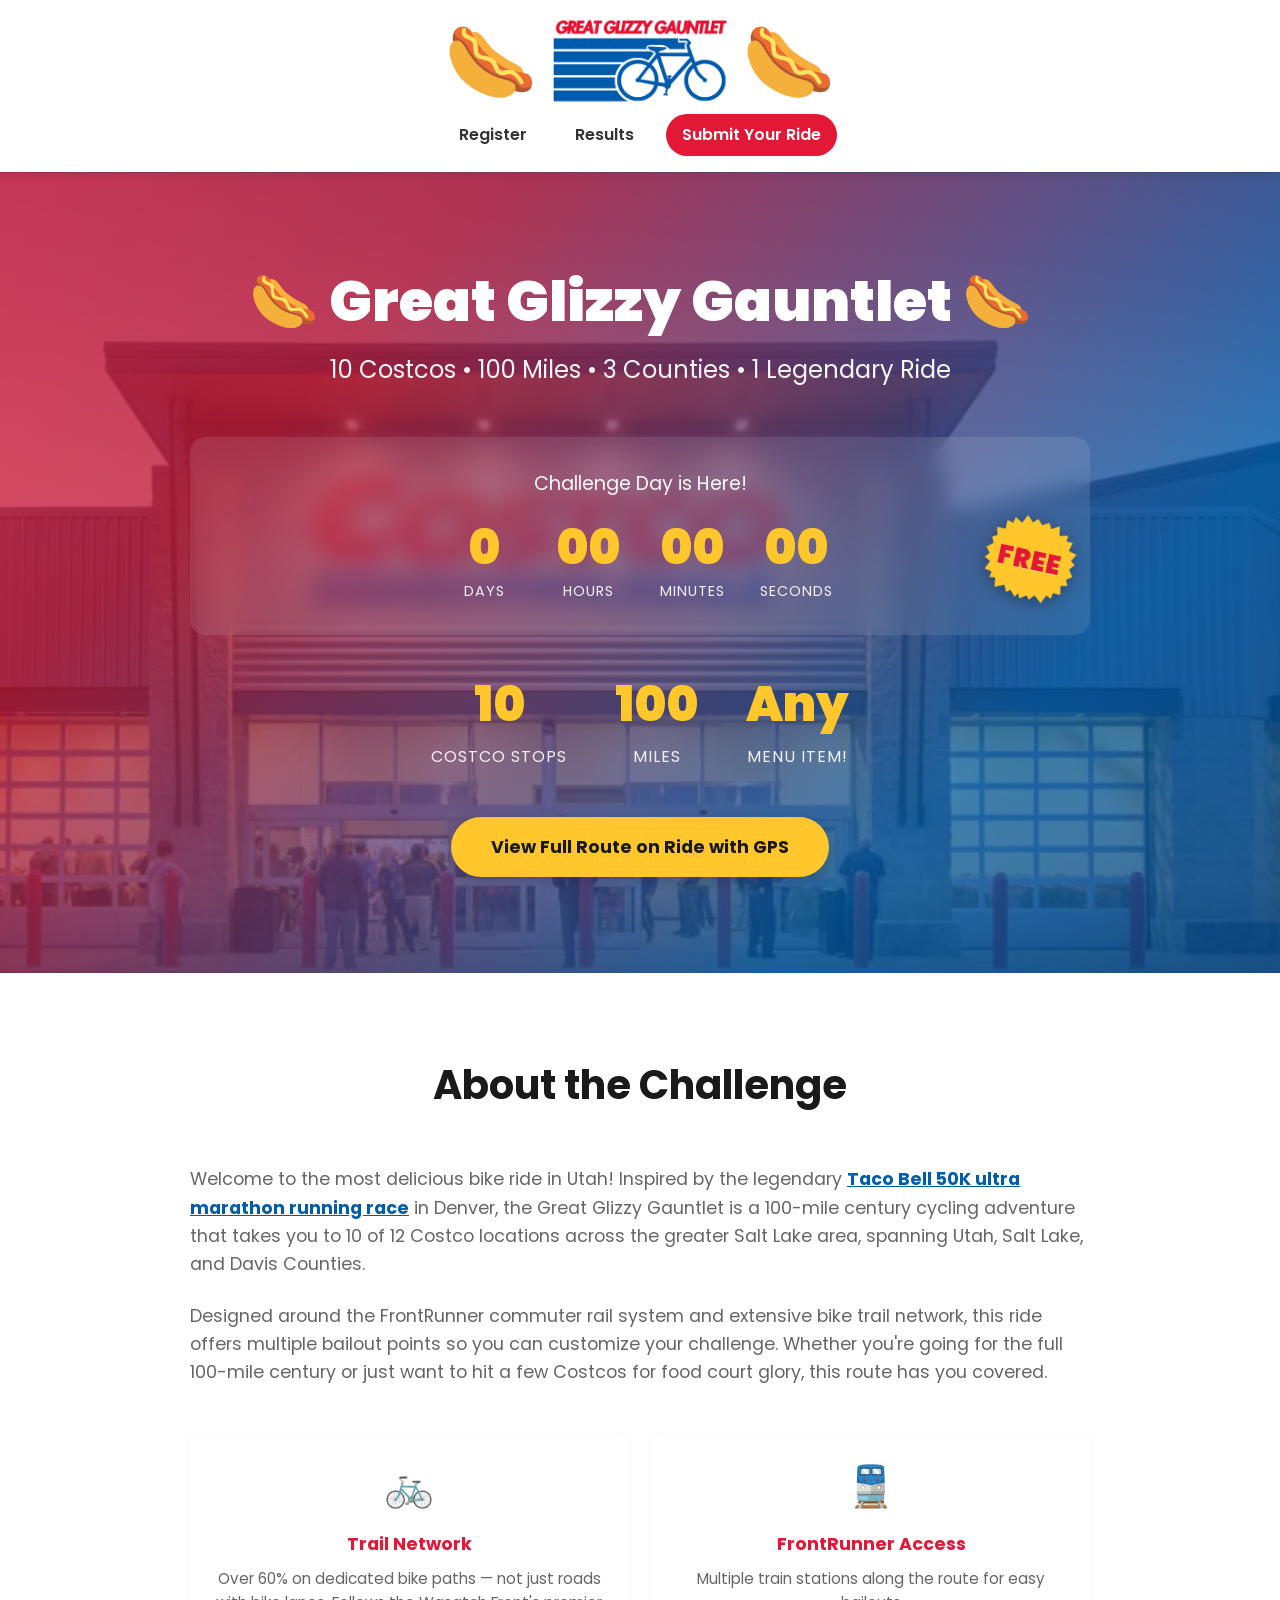
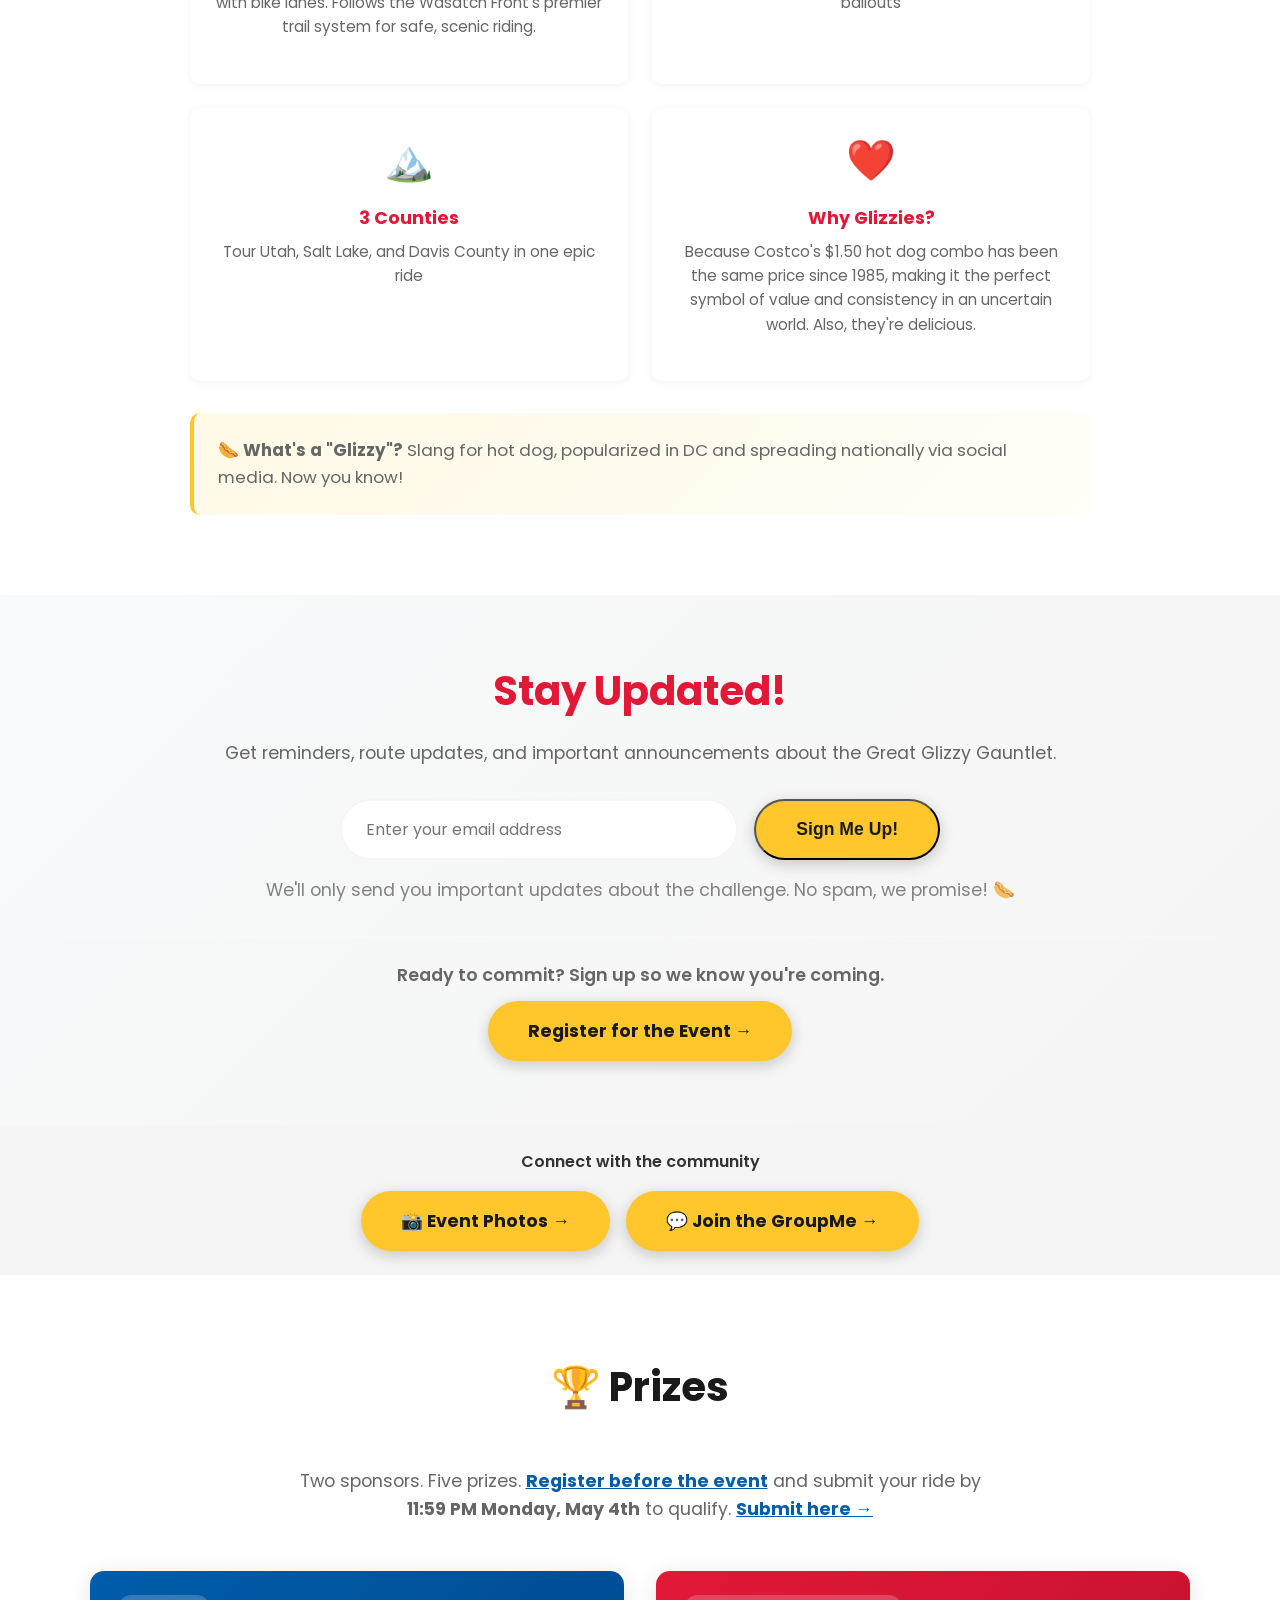
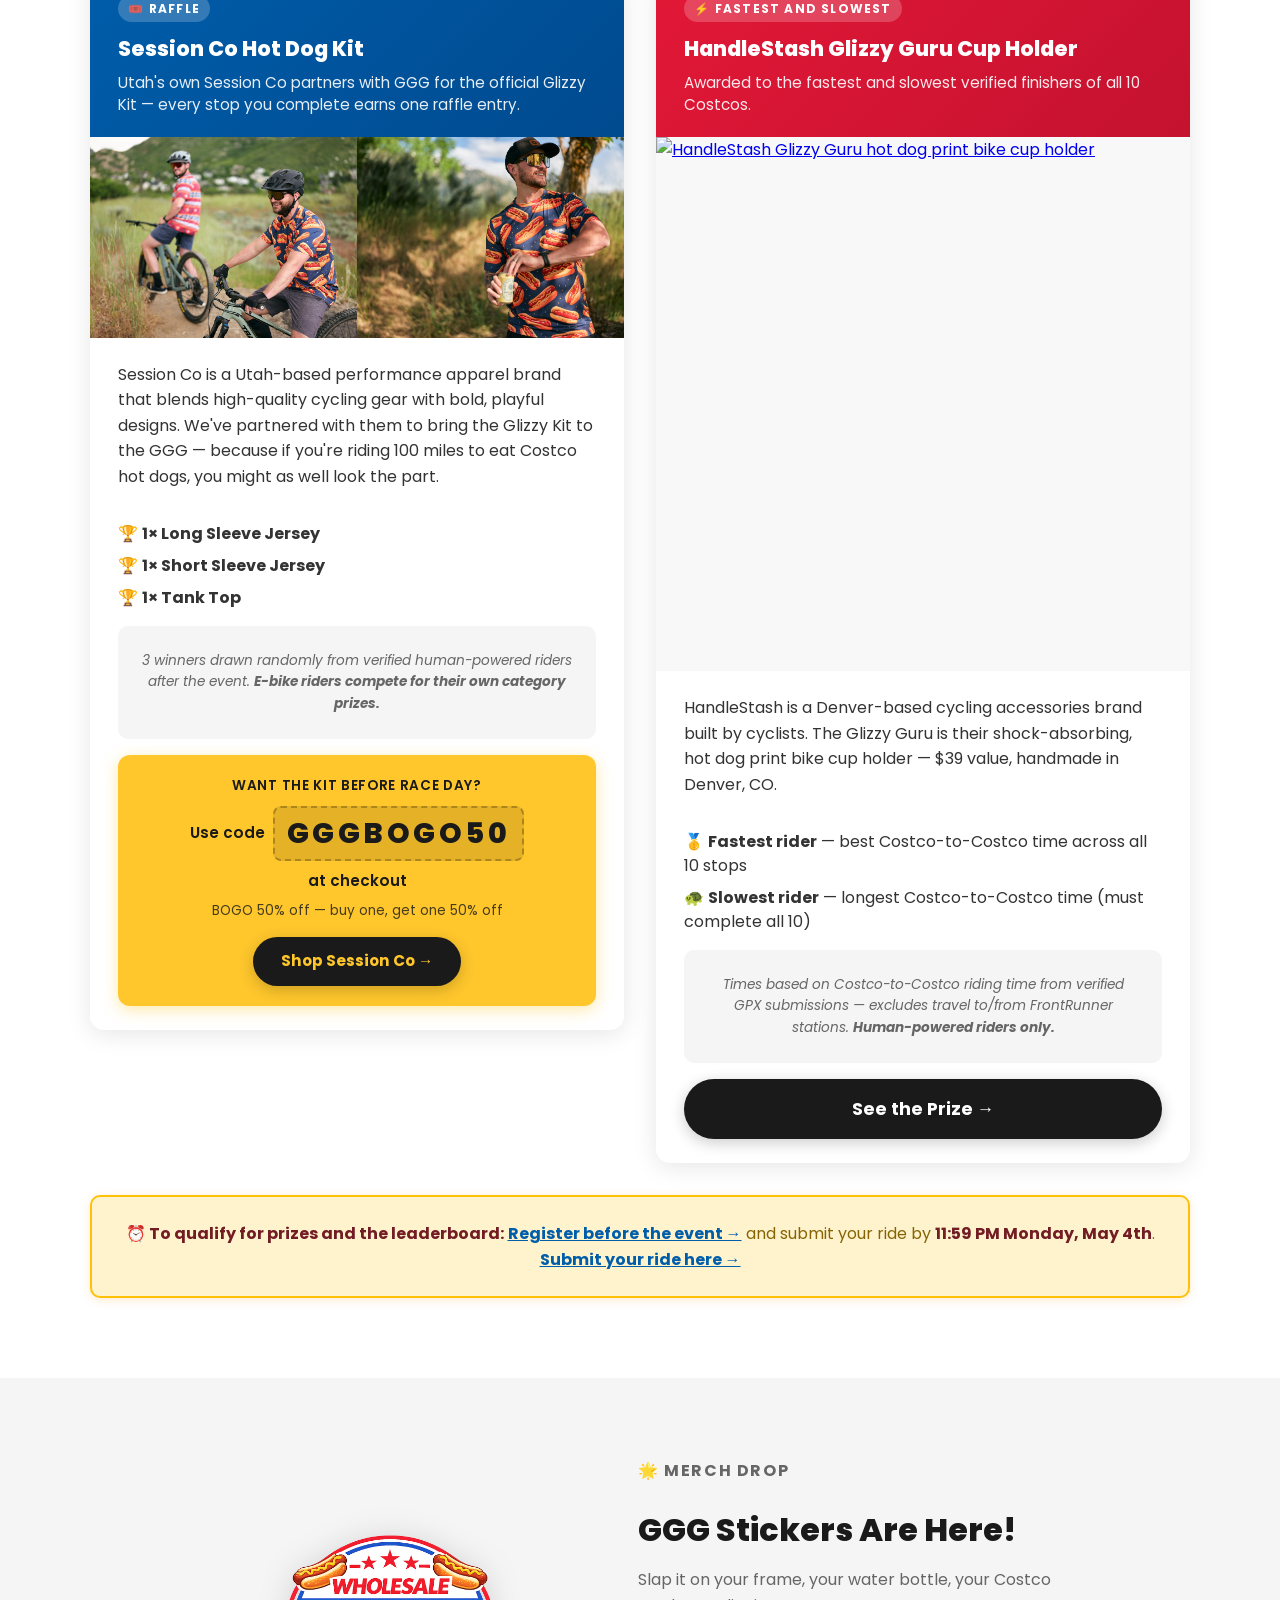
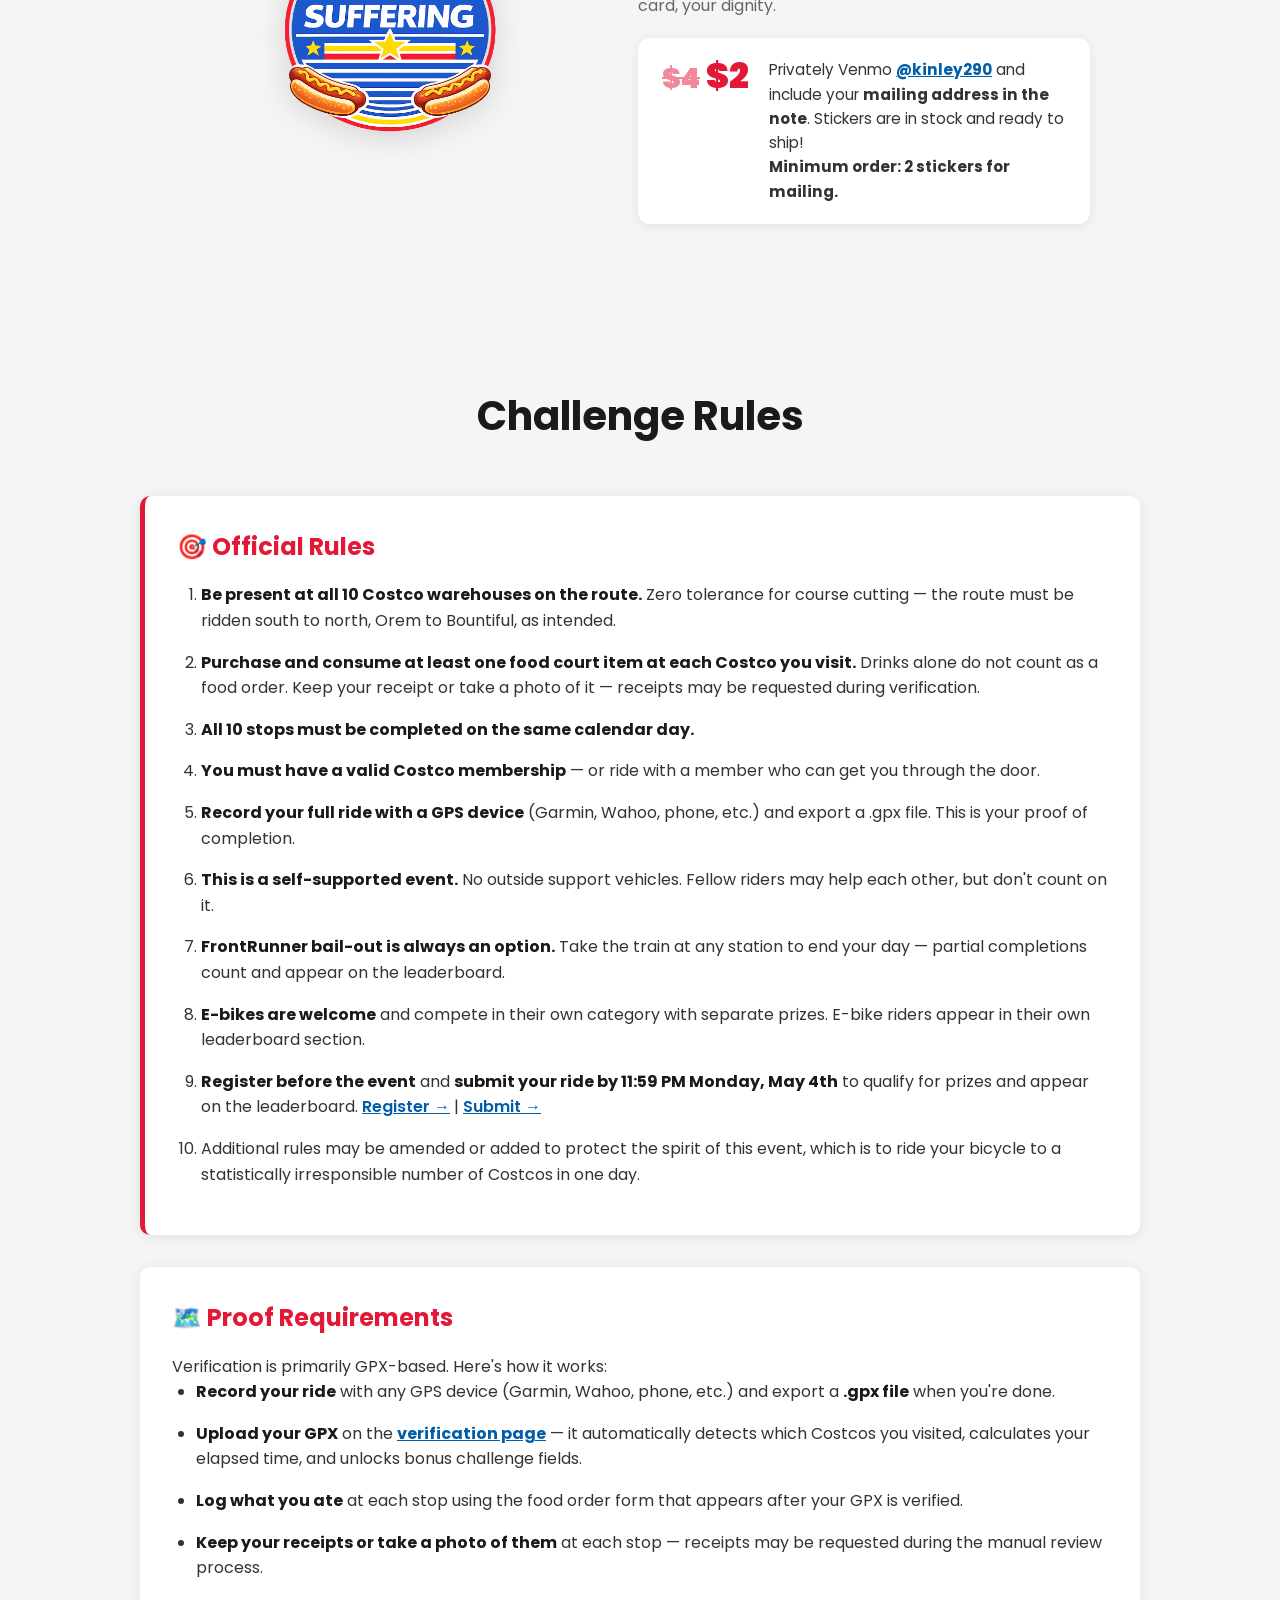
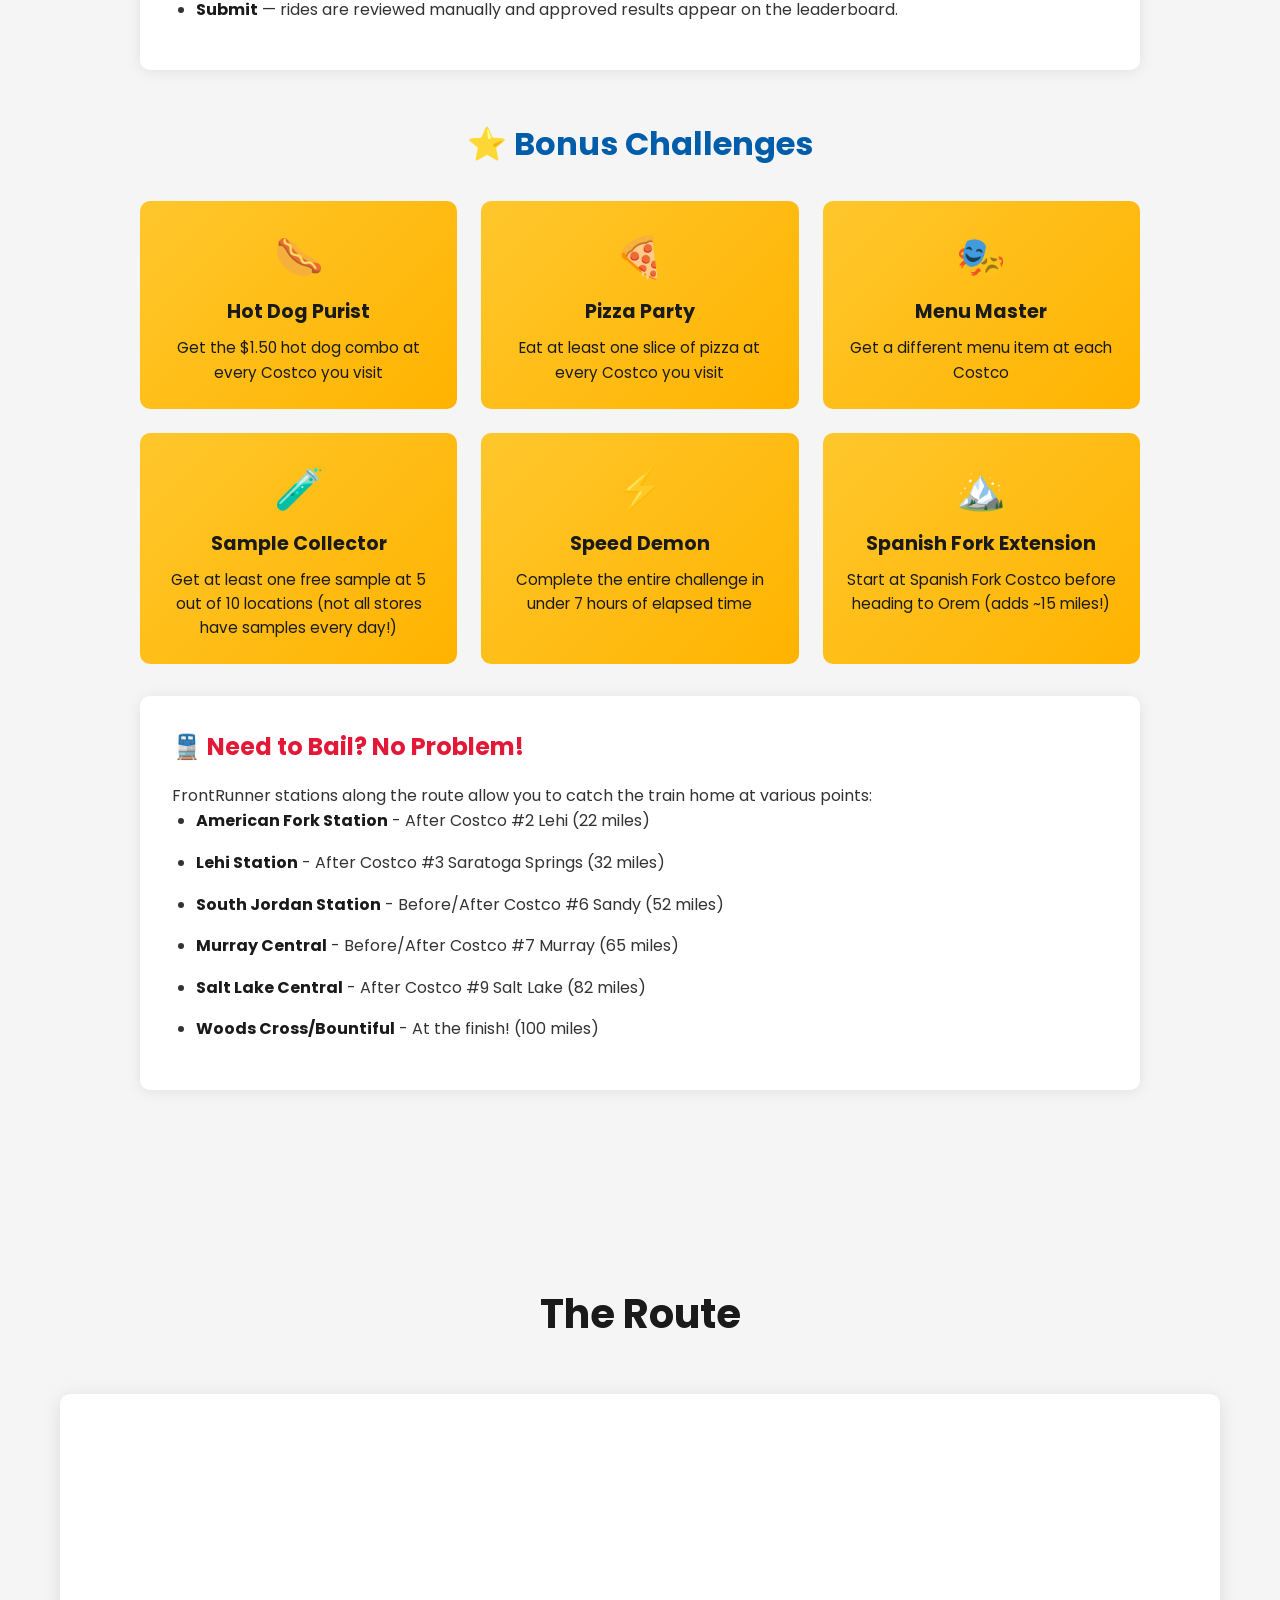
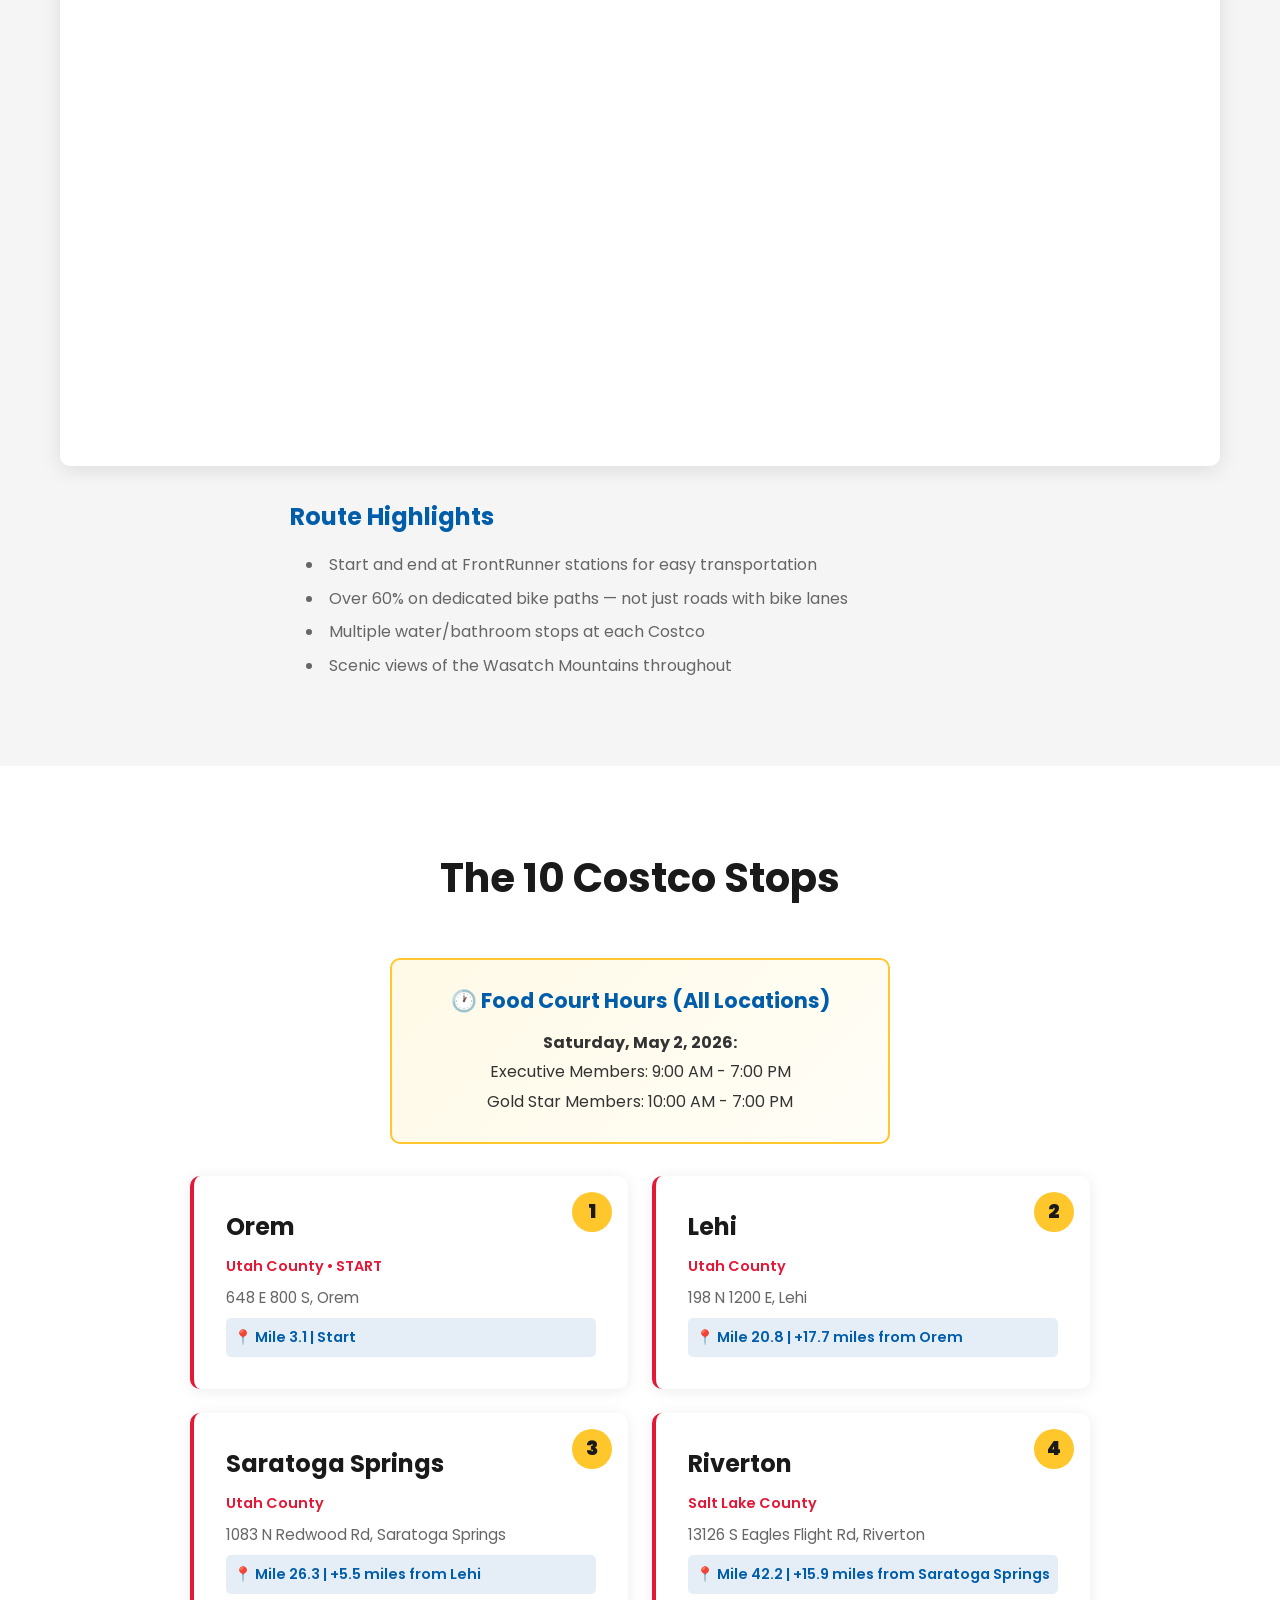
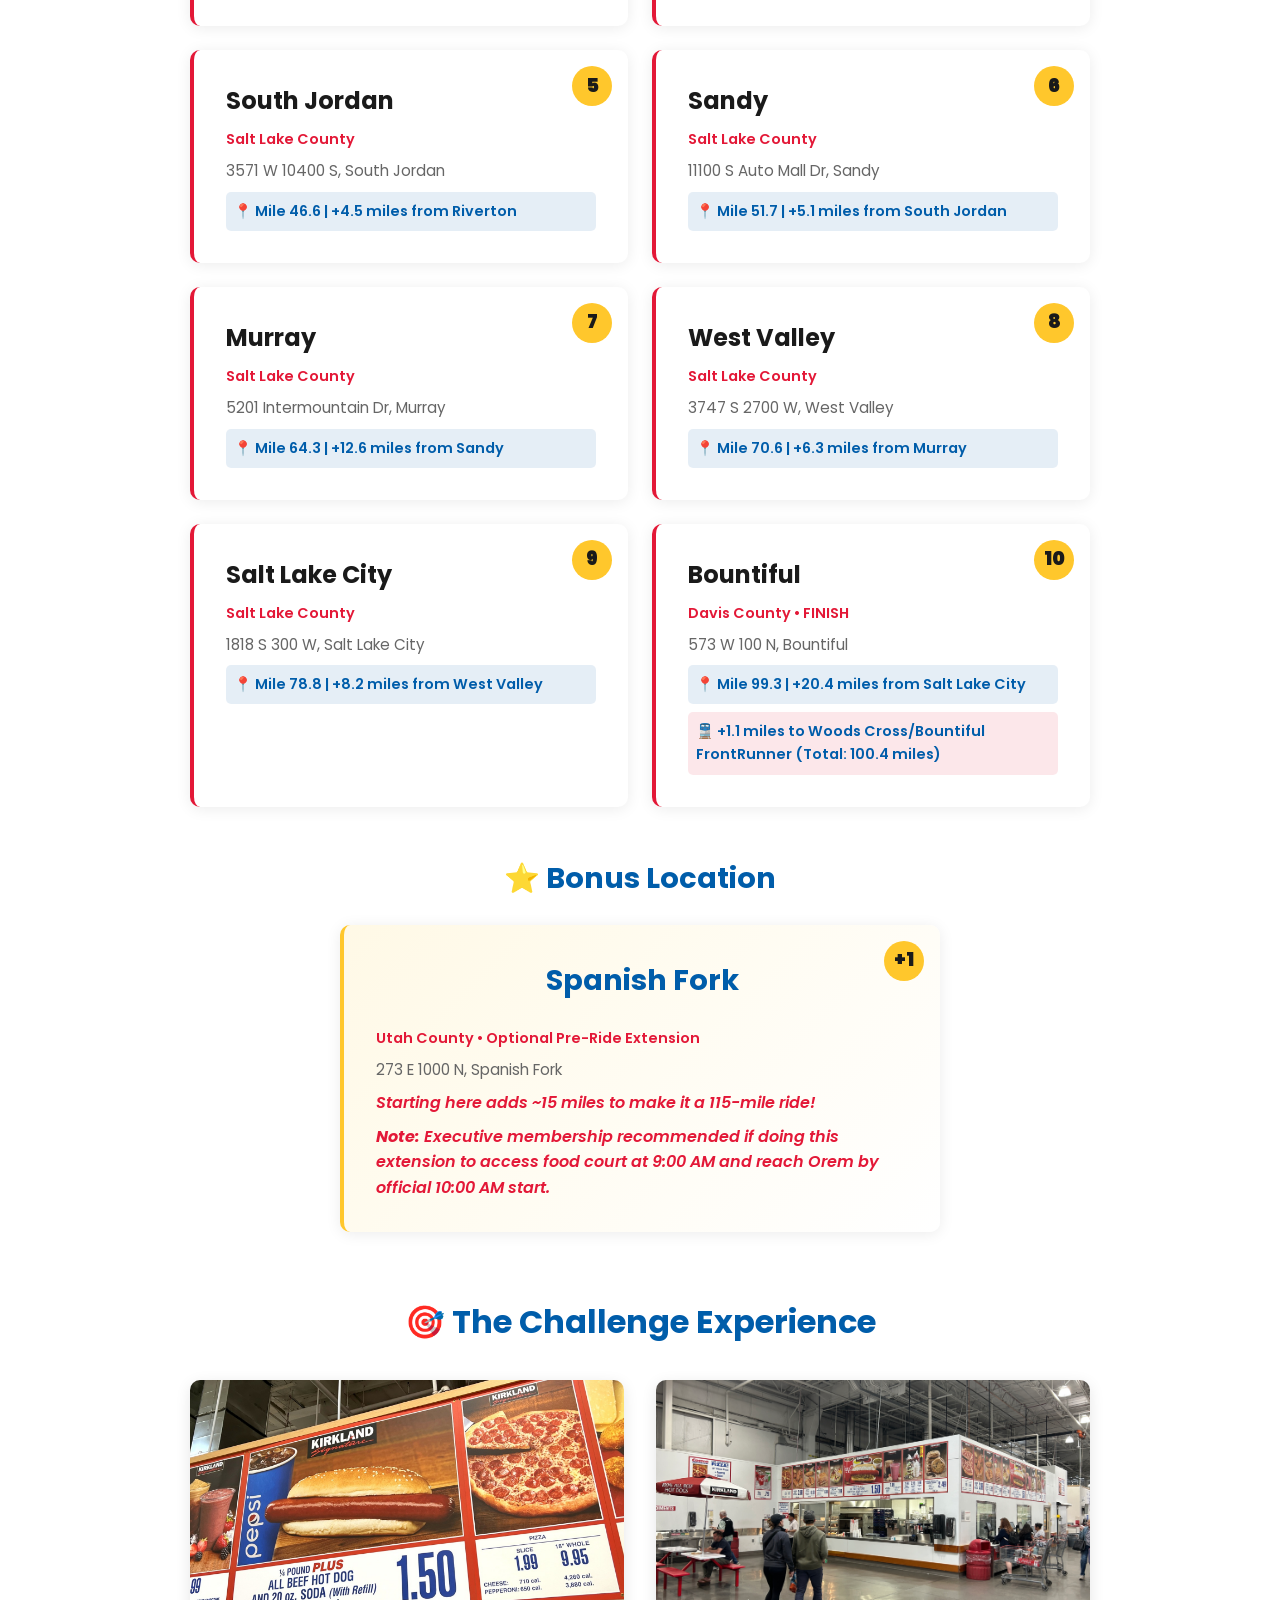
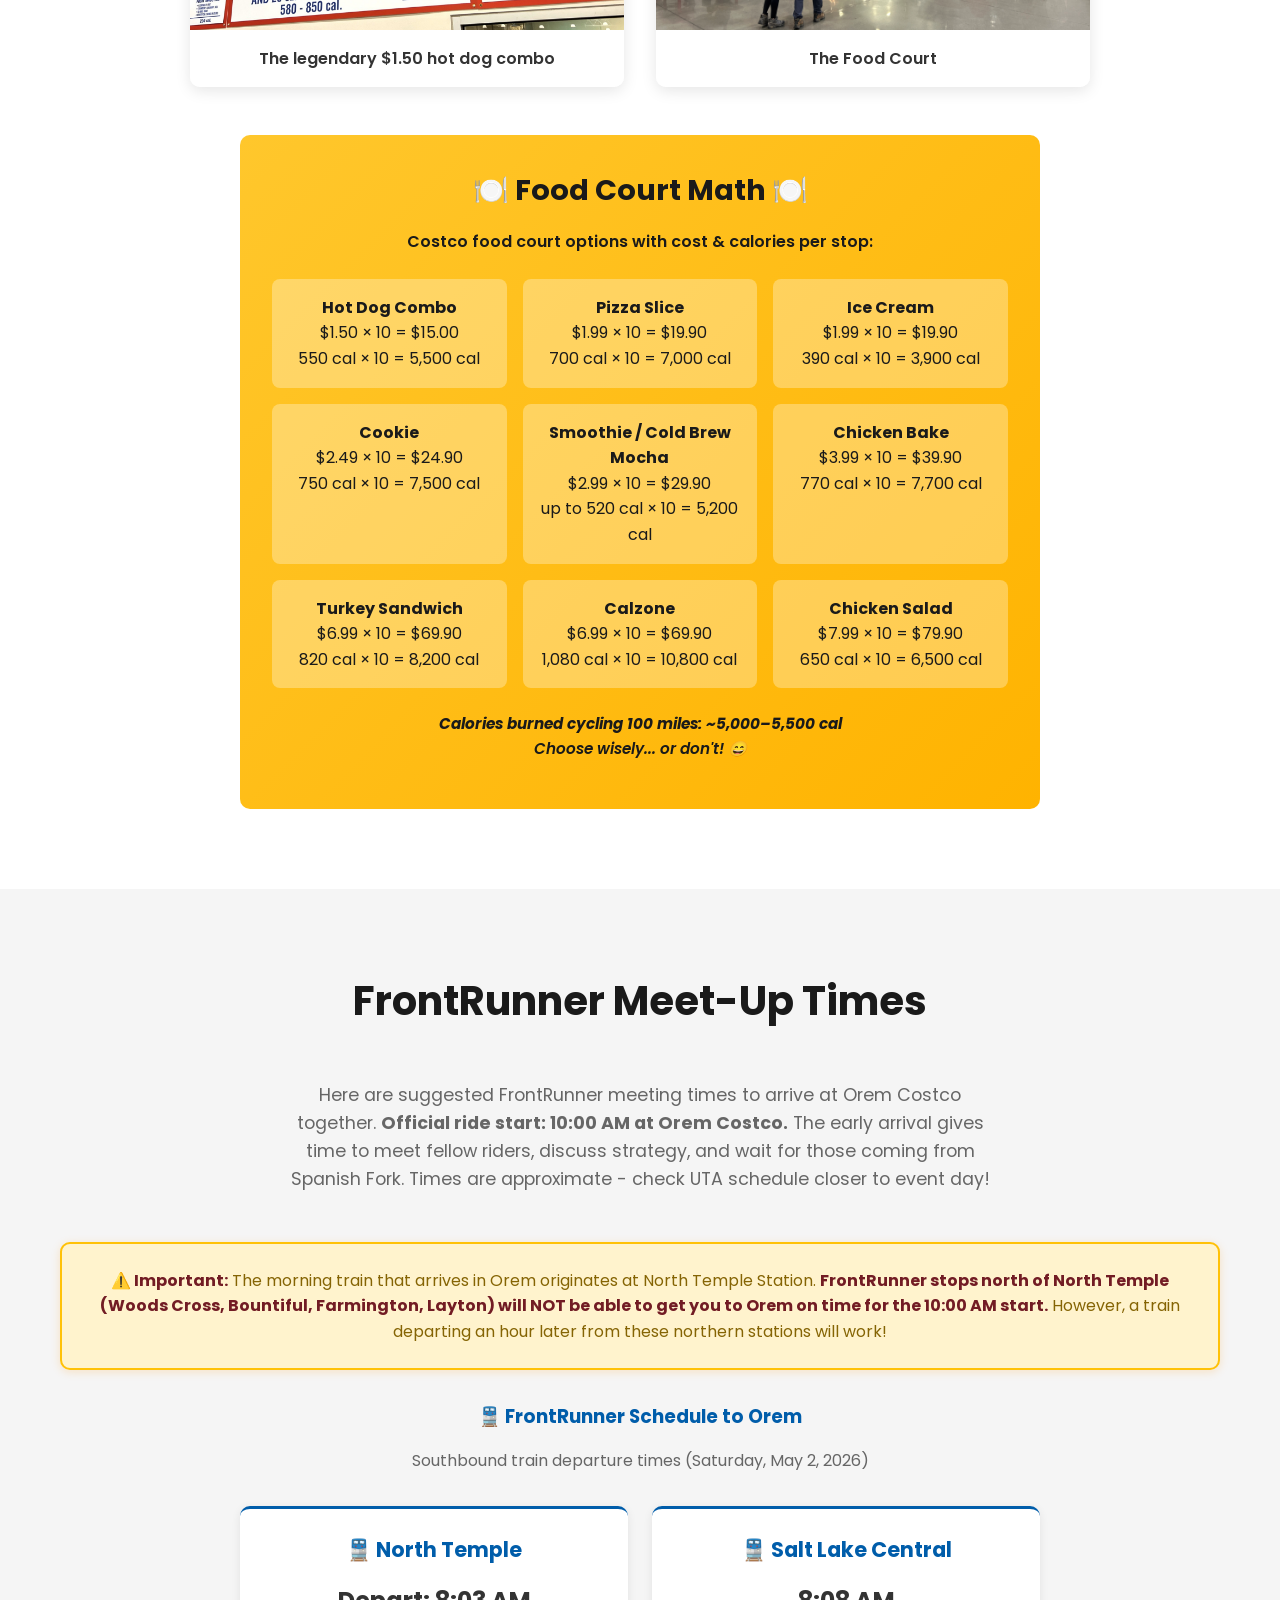
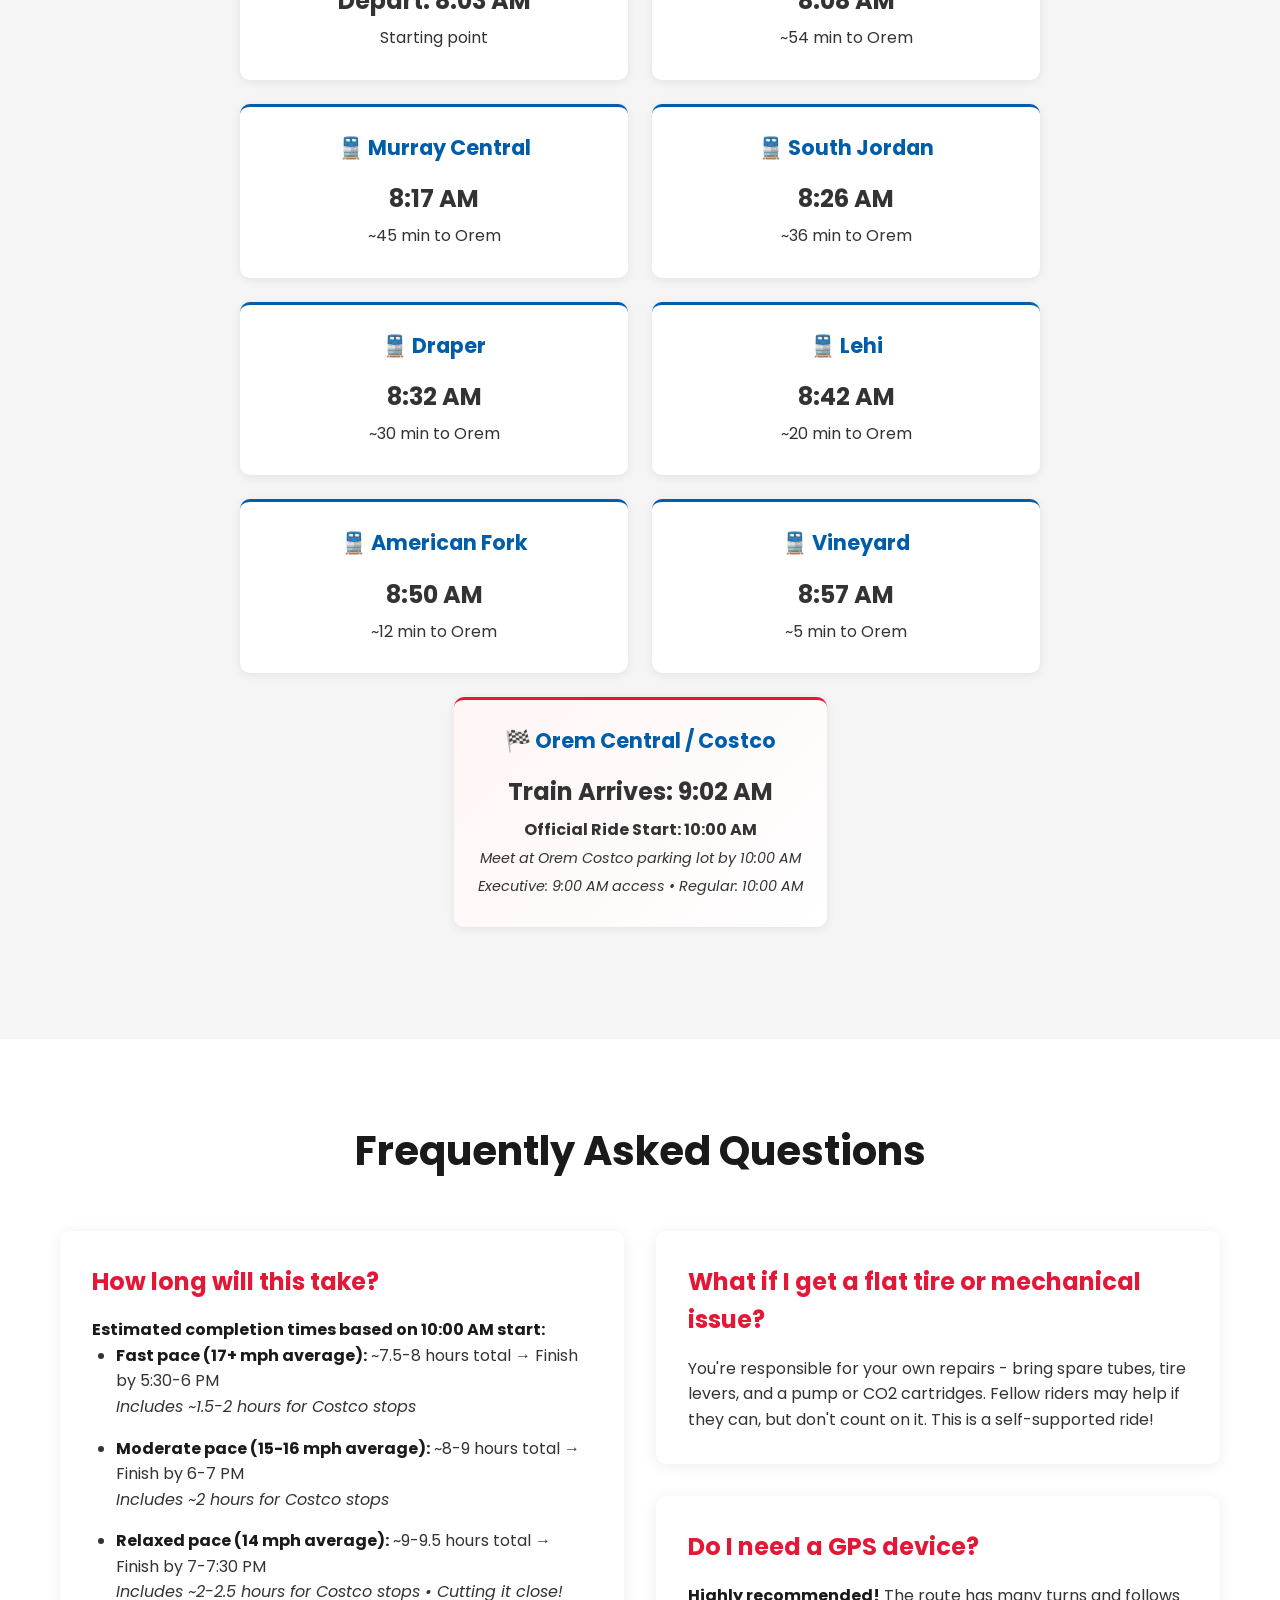
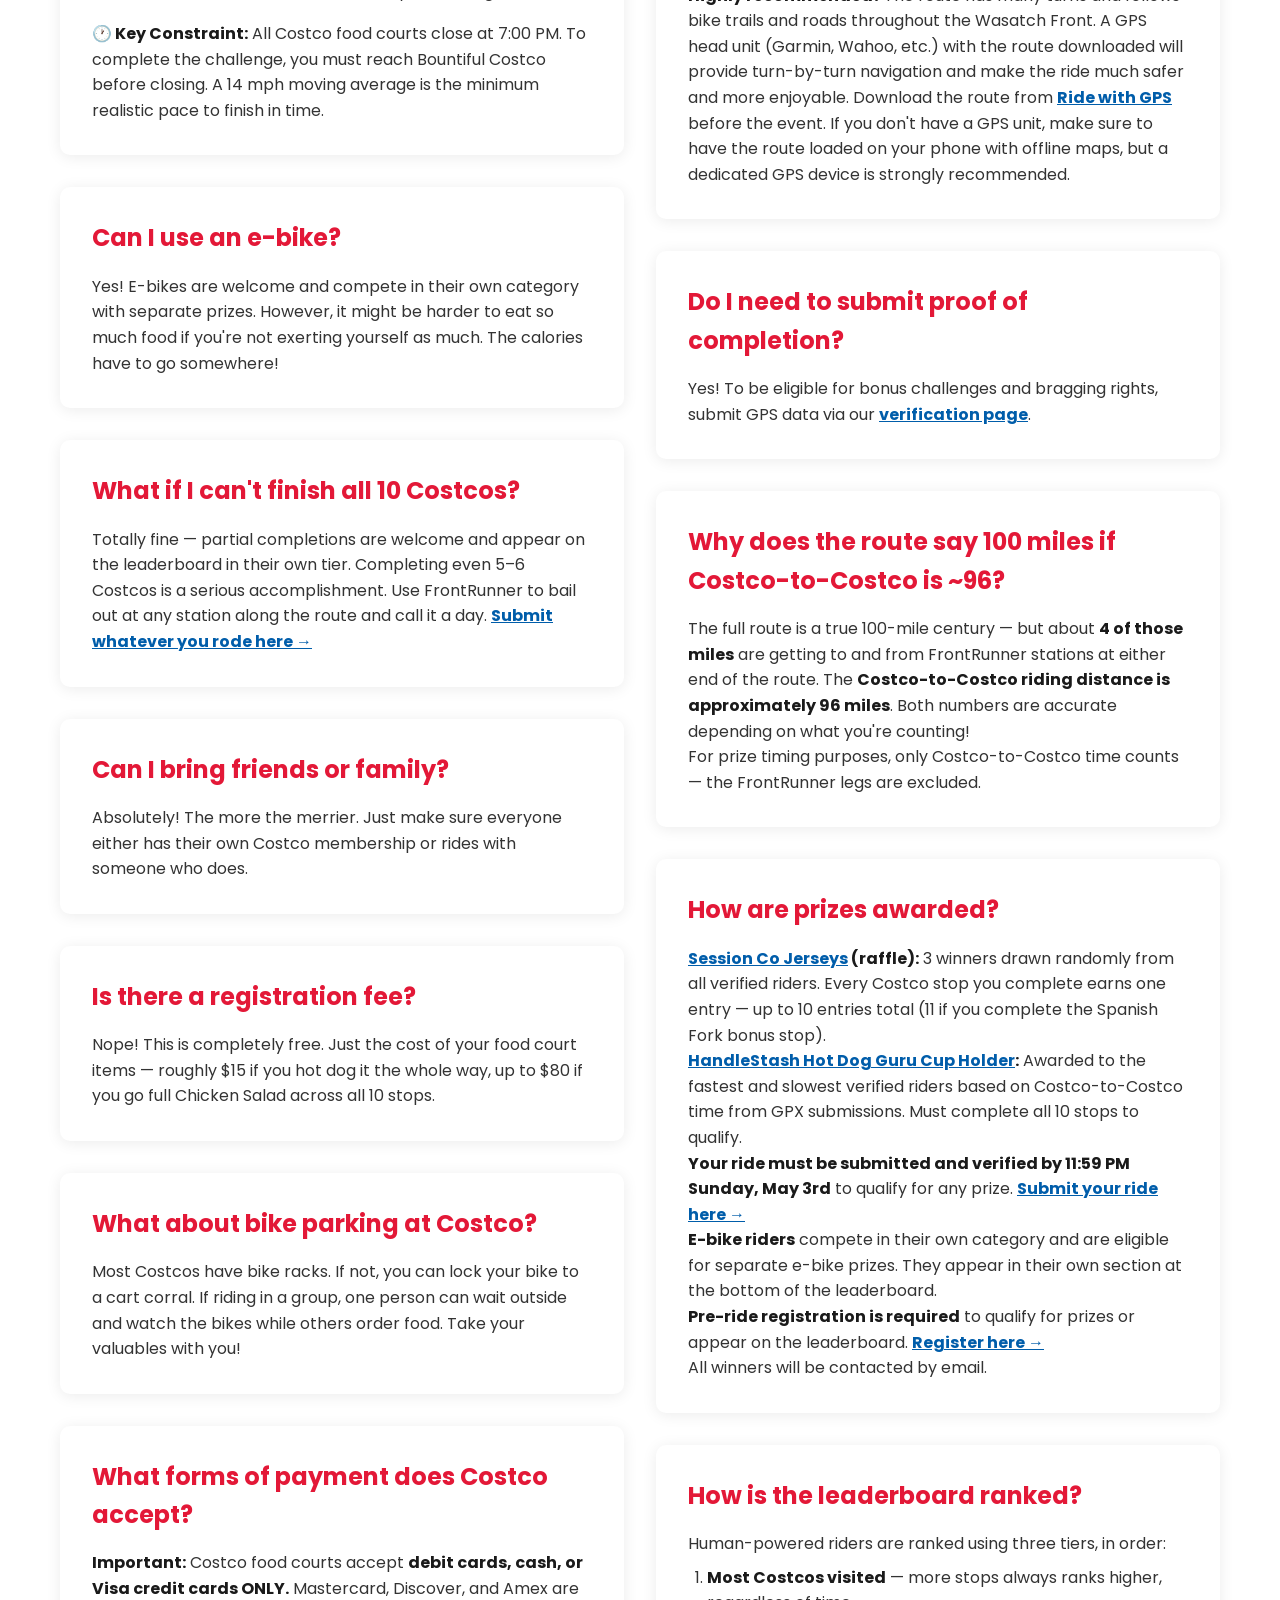
==== commit b1ae016a: "Post-event 2026 updates: results, GPX fixes, admin improvements - Publish 2026 results (leaderboard " ====
--- a/index.html
+++ b/index.html
@@ -196,7 +196,7 @@
     <section id="prizes" class="section prizes-section">
         <div class="container">
             <h2 class="section-title">🏆 Prizes</h2>
-            <p class="section-intro">Two sponsors. Five prizes. <a href="https://docs.google.com/forms/d/e/1FAIpQLSeb15Sr8Yv5YkO3eQ57dbbVTs3uttnRn5mVl6pLwMNZBPZWVg/viewform" target="_blank" class="survey-link">Register before the event</a> and submit your ride by <strong>11:59 PM Sunday, May 3rd</strong> to qualify. <a href="/verify" class="survey-link">Submit here →</a></p>
+            <p class="section-intro">Two sponsors. Five prizes. <a href="https://docs.google.com/forms/d/e/1FAIpQLSeb15Sr8Yv5YkO3eQ57dbbVTs3uttnRn5mVl6pLwMNZBPZWVg/viewform" target="_blank" class="survey-link">Register before the event</a> and submit your ride by <strong>11:59 PM Monday, May 4th</strong> to qualify. <a href="/verify" class="survey-link">Submit here →</a></p>
 
             <div class="prizes-grid">
 
@@ -259,7 +259,7 @@
 
             <!-- Shared deadline -->
             <div class="important-notice prizes-deadline">
-                <strong>⏰ To qualify for prizes and the leaderboard:</strong> <a href="https://docs.google.com/forms/d/e/1FAIpQLSeb15Sr8Yv5YkO3eQ57dbbVTs3uttnRn5mVl6pLwMNZBPZWVg/viewform" target="_blank" class="survey-link">Register before the event →</a> and submit your ride by <strong>11:59 PM Sunday, May 3rd</strong>. <a href="/verify" class="survey-link">Submit your ride here →</a>
+                <strong>⏰ To qualify for prizes and the leaderboard:</strong> <a href="https://docs.google.com/forms/d/e/1FAIpQLSeb15Sr8Yv5YkO3eQ57dbbVTs3uttnRn5mVl6pLwMNZBPZWVg/viewform" target="_blank" class="survey-link">Register before the event →</a> and submit your ride by <strong>11:59 PM Monday, May 4th</strong>. <a href="/verify" class="survey-link">Submit your ride here →</a>
             </div>
         </div>
     </section>
@@ -299,7 +299,7 @@
                         <li><strong>This is a self-supported event.</strong> No outside support vehicles. Fellow riders may help each other, but don't count on it.</li>
                         <li><strong>FrontRunner bail-out is always an option.</strong> Take the train at any station to end your day — partial completions count and appear on the leaderboard.</li>
                         <li><strong>E-bikes are welcome</strong> and compete in their own category with separate prizes. E-bike riders appear in their own leaderboard section.</li>
-                        <li><strong>Register before the event</strong> and <strong>submit your ride by 11:59 PM Sunday, May 3rd</strong> to qualify for prizes and appear on the leaderboard. <a href="https://docs.google.com/forms/d/e/1FAIpQLSeb15Sr8Yv5YkO3eQ57dbbVTs3uttnRn5mVl6pLwMNZBPZWVg/viewform" target="_blank" style="color: var(--secondary-color); font-weight: 600;">Register →</a> | <a href="/verify" style="color: var(--secondary-color); font-weight: 600;">Submit →</a></li>
+                        <li><strong>Register before the event</strong> and <strong>submit your ride by 11:59 PM Monday, May 4th</strong> to qualify for prizes and appear on the leaderboard. <a href="https://docs.google.com/forms/d/e/1FAIpQLSeb15Sr8Yv5YkO3eQ57dbbVTs3uttnRn5mVl6pLwMNZBPZWVg/viewform" target="_blank" style="color: var(--secondary-color); font-weight: 600;">Register →</a> | <a href="/verify" style="color: var(--secondary-color); font-weight: 600;">Submit →</a></li>
                         <li>Additional rules may be amended or added to protect the spirit of this event, which is to ride your bicycle to a statistically irresponsible number of Costcos in one day.</li>
                     </ol>
                 </div>
